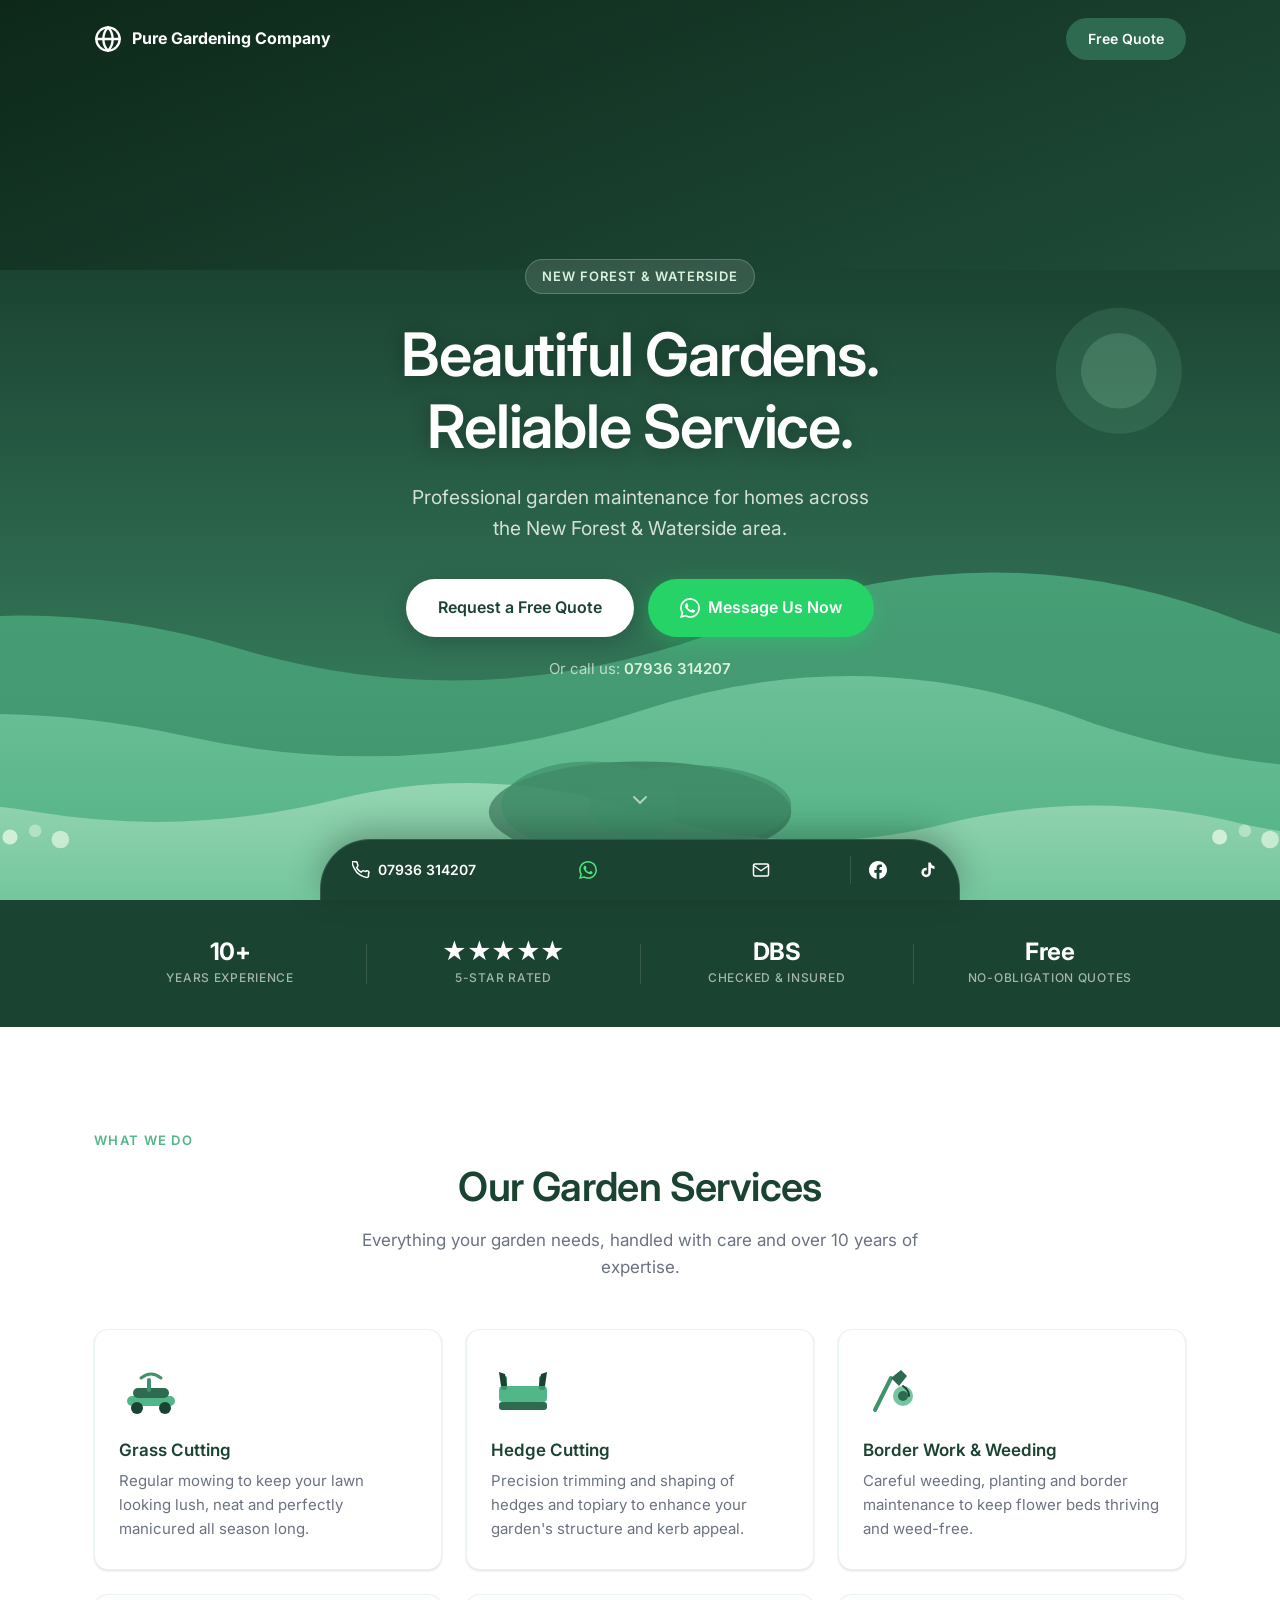
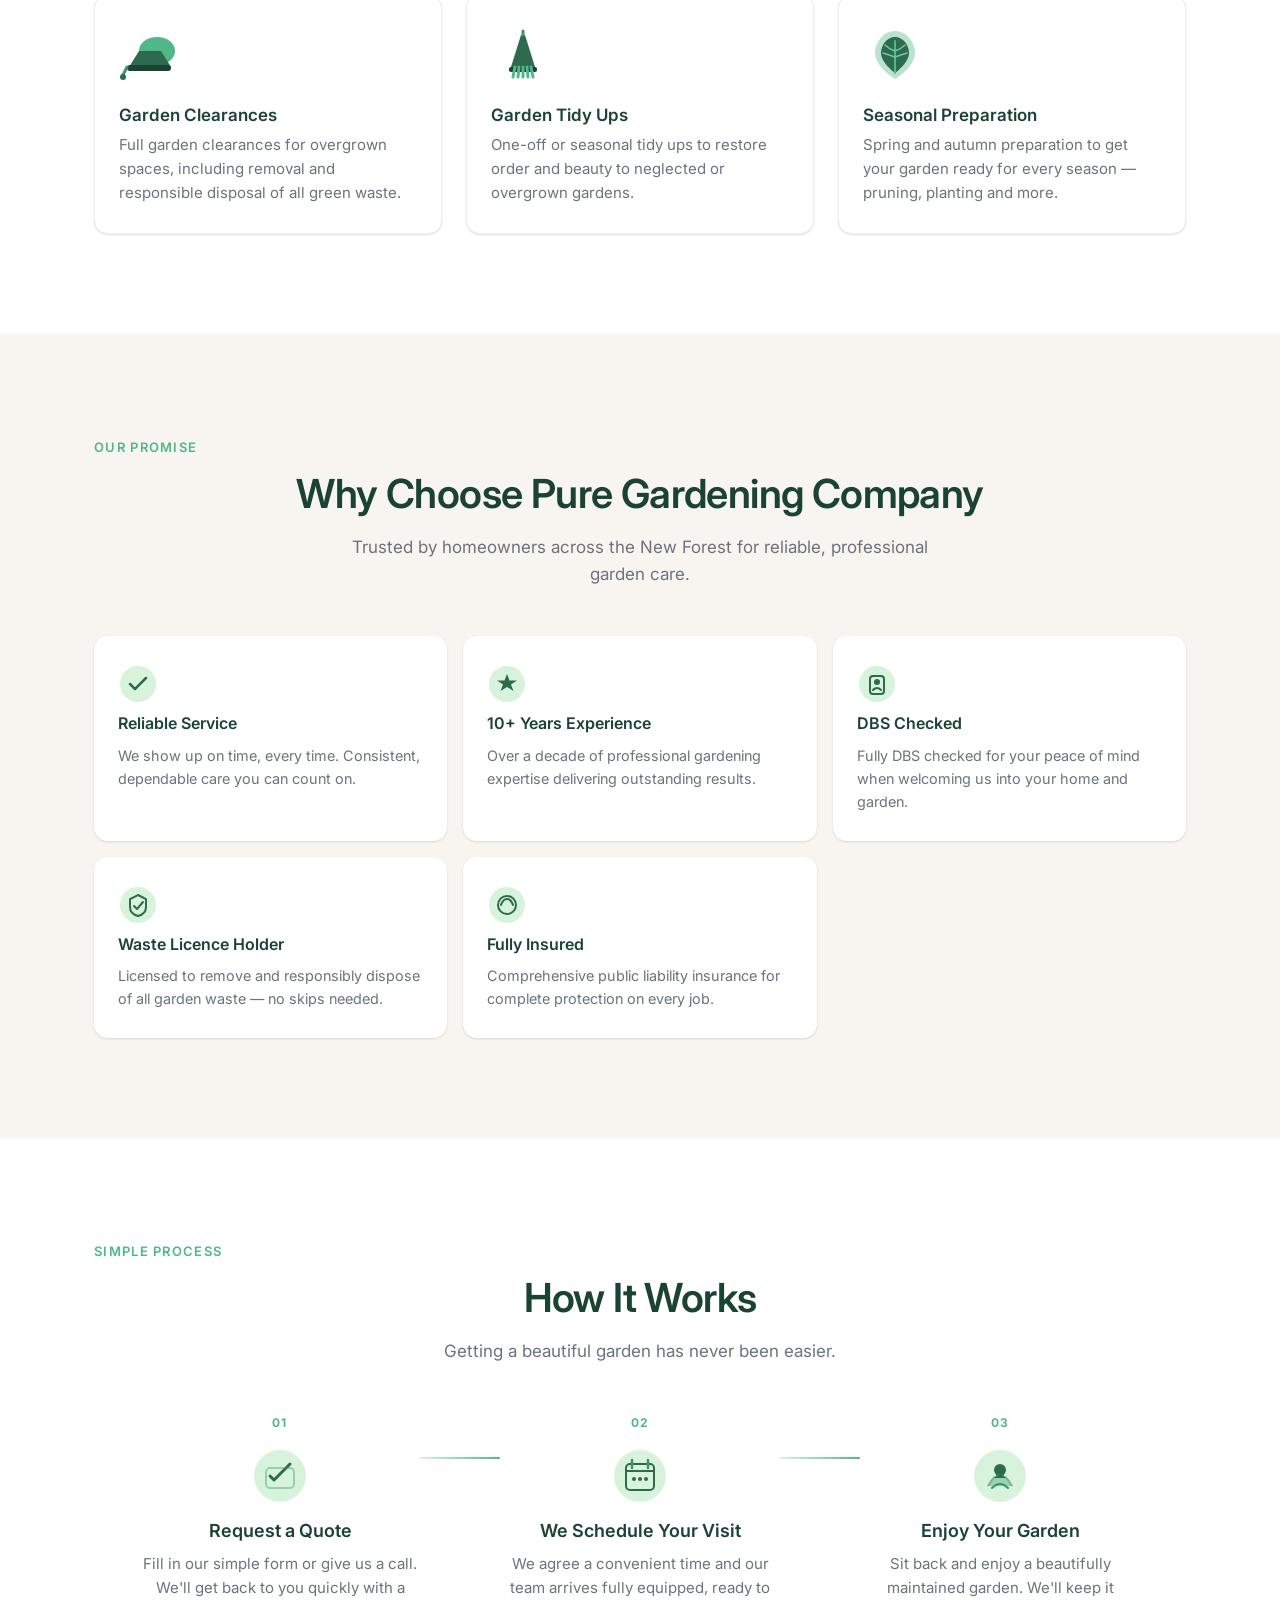
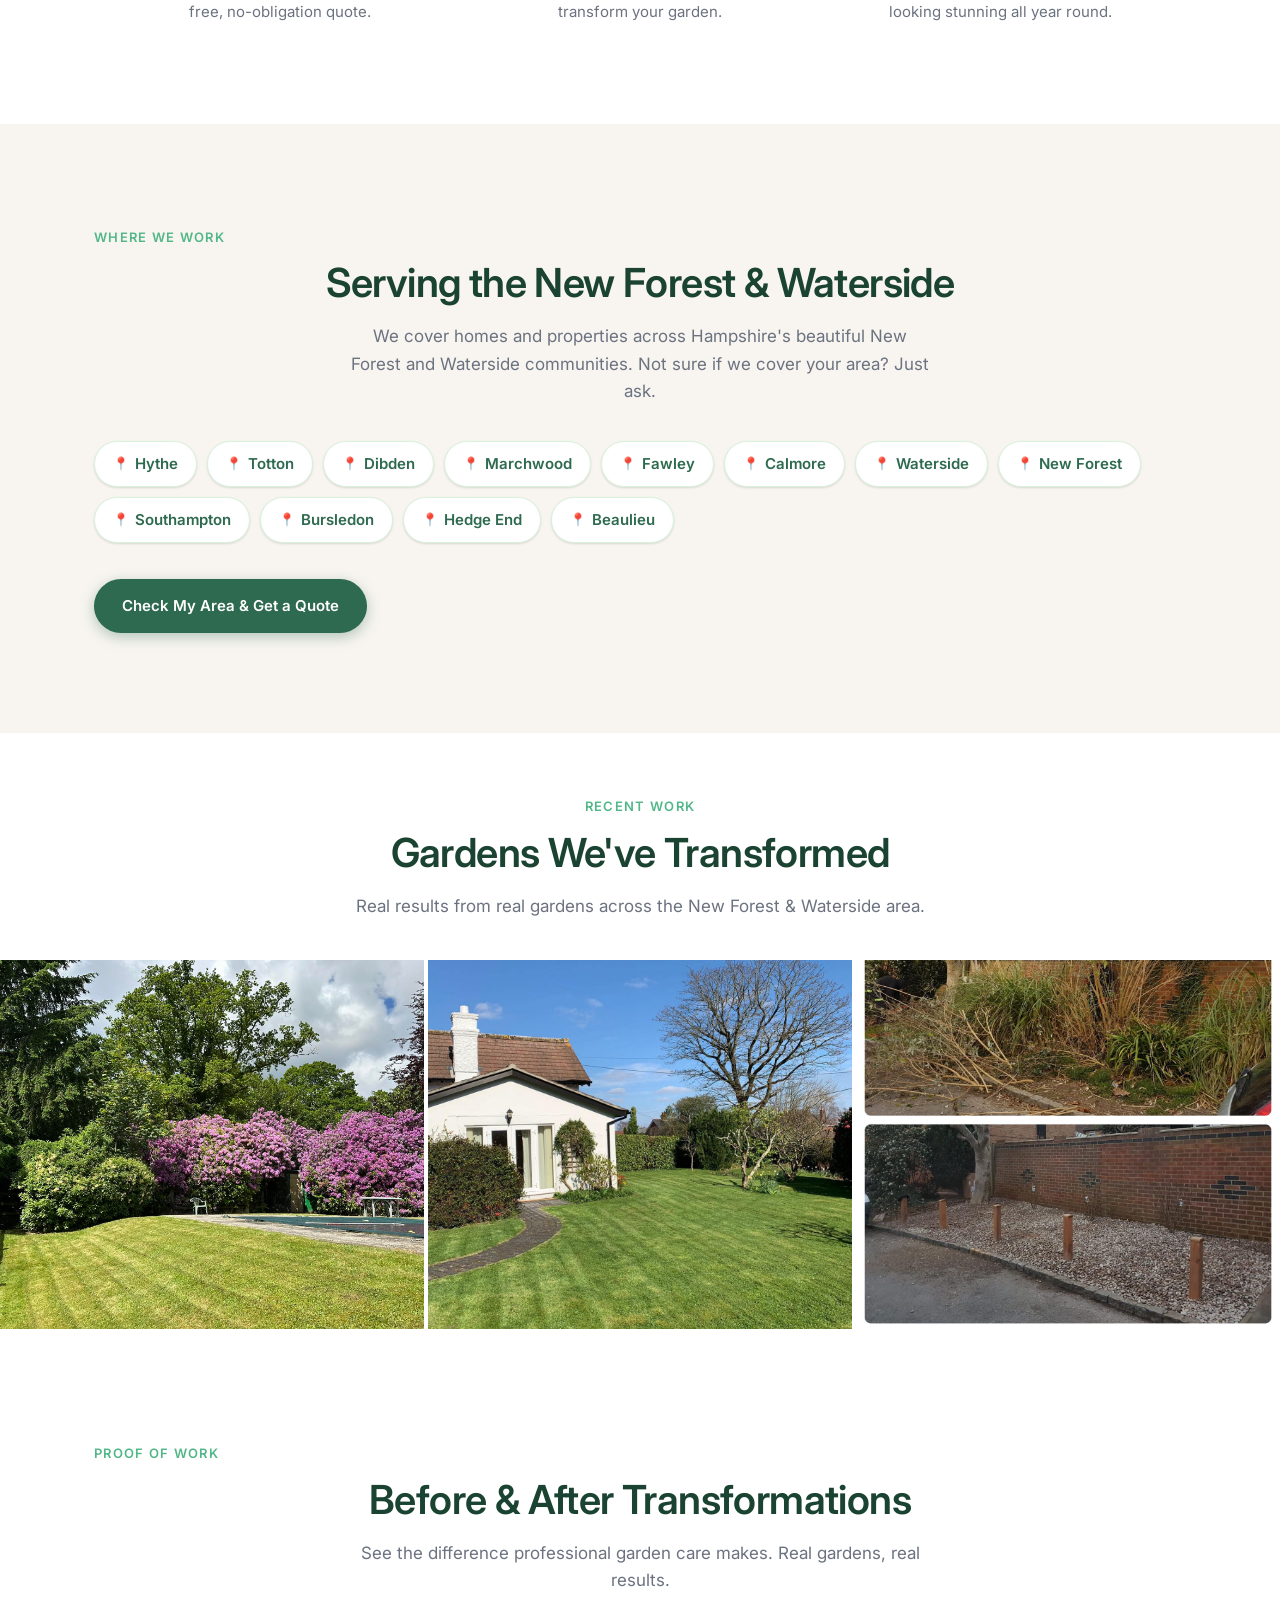
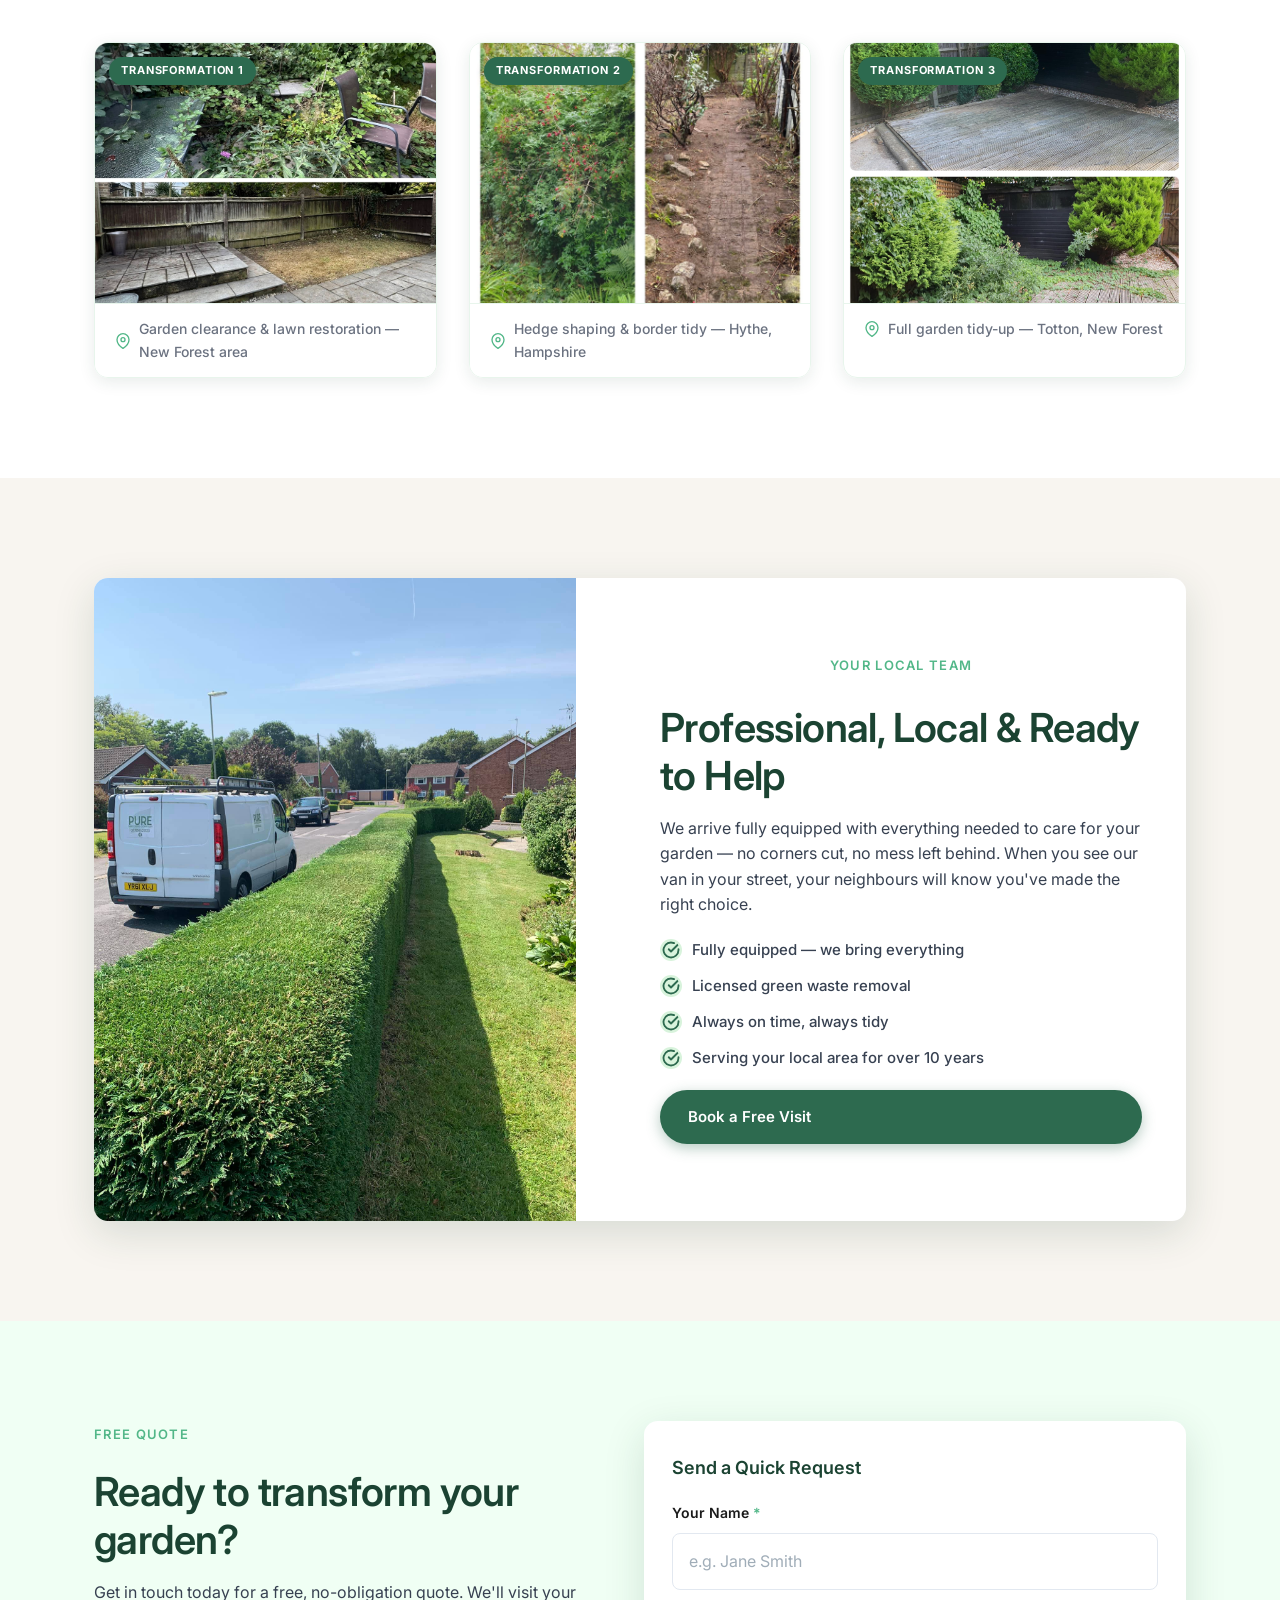
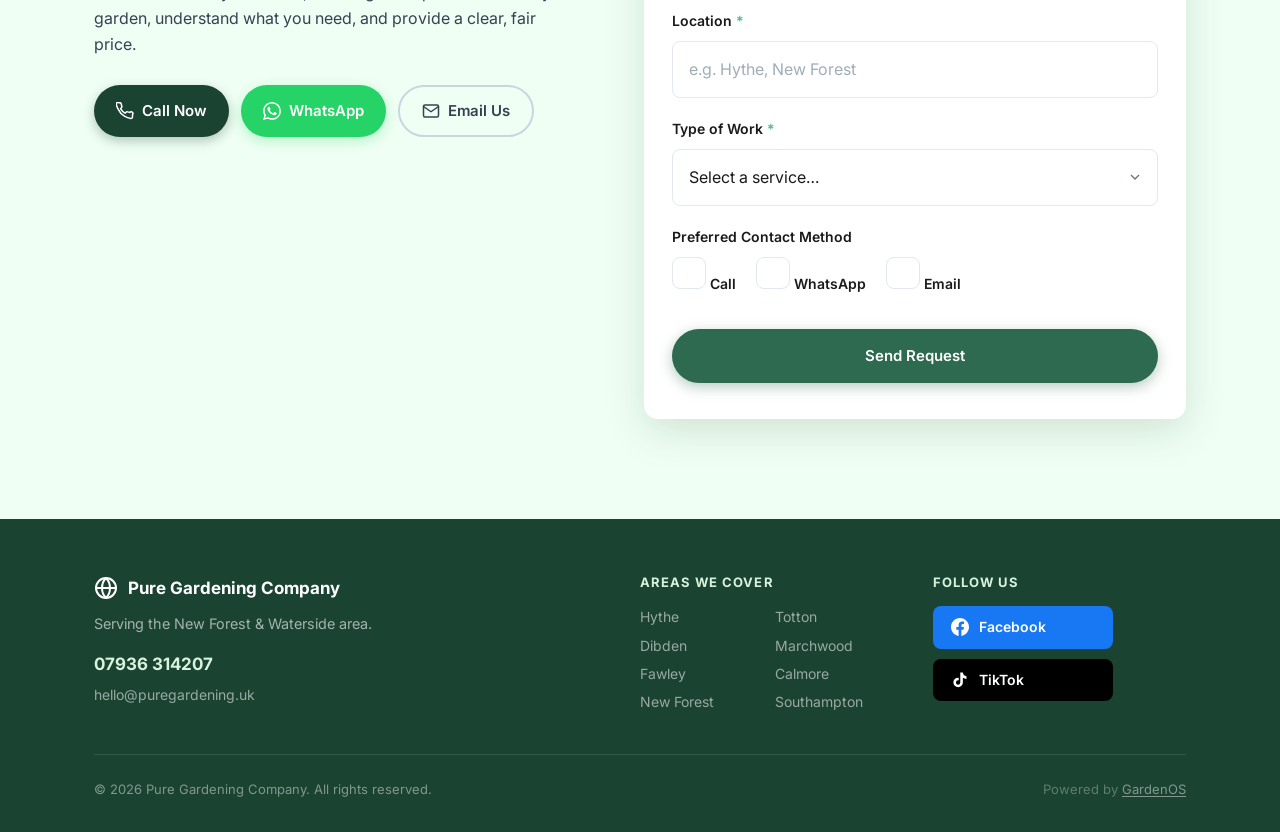
==== index.html @ eded425b "initial pure gardening site with real photos" ====
<!DOCTYPE html>
<html lang="en">
<head>
  <meta charset="UTF-8" />
  <meta name="viewport" content="width=device-width, initial-scale=1.0" />

  <!-- ── SEO ── -->
  <title>Pure Gardening Company | Garden Maintenance New Forest & Waterside</title>
  <meta name="description" content="Professional garden maintenance serving the New Forest and Waterside area. Grass cutting, hedge trimming, garden tidy ups and seasonal preparation. Free quotes. Call 07936 314207." />
  <link rel="canonical" href="https://www.puregardening.uk/" />

  <!-- ── Open Graph ── -->
  <meta property="og:type"        content="website" />
  <meta property="og:url"         content="https://www.puregardening.uk/" />
  <meta property="og:title"       content="Pure Gardening Company | Garden Maintenance New Forest" />
  <meta property="og:description" content="Reliable garden maintenance across the New Forest & Waterside. Grass cutting, hedge trimming, garden clearances and more. Free no-obligation quotes." />
  <meta property="og:image"       content="https://www.puregardening.uk/images/lawn-with-stripes.jpg" />
  <meta name="twitter:card"       content="summary_large_image" />

  <!-- ── LocalBusiness Structured Data ── -->
  <script type="application/ld+json">
  {
    "@context": "https://schema.org",
    "@type": "LocalBusiness",
    "name": "Pure Gardening Company",
    "description": "Professional garden maintenance serving the New Forest and Waterside area.",
    "url": "https://www.puregardening.uk",
    "telephone": "+447936314207",
    "email": "hello@puregardening.uk",
    "address": {
      "@type": "PostalAddress",
      "addressRegion": "Hampshire",
      "addressCountry": "GB"
    },
    "areaServed": [
      "New Forest", "Hythe", "Totton", "Southampton",
      "Dibden", "Marchwood", "Fawley", "Calmore", "Waterside"
    ],
    "openingHours": "Mo-Sa 08:00-18:00",
    "priceRange": "££",
    "sameAs": [
      "https://www.facebook.com/puregardeningco",
      "https://tiktok.com/@puregardening"
    ]
  }
  </script>

  <!-- ── Fonts ── -->
  <link rel="preconnect" href="https://fonts.googleapis.com" />
  <link rel="preconnect" href="https://fonts.gstatic.com" crossorigin />
  <link href="https://fonts.googleapis.com/css2?family=Inter:wght@400;500;600;700&display=swap" rel="stylesheet" />
  <link rel="stylesheet" href="styles.css" />
</head>
<body>

  <!-- ═══════════════════════════════════════
       STICKY CONTACT BAR
  ═══════════════════════════════════════ -->
  <div id="sticky-bar" role="complementary" aria-label="Quick contact">
    <a href="tel:07936314207" class="sticky-item" aria-label="Call 07936 314207">
      <svg xmlns="http://www.w3.org/2000/svg" width="18" height="18" viewBox="0 0 24 24" fill="none" stroke="currentColor" stroke-width="2" stroke-linecap="round" stroke-linejoin="round" aria-hidden="true"><path d="M22 16.92v3a2 2 0 01-2.18 2 19.79 19.79 0 01-8.63-3.07A19.5 19.5 0 013.07 9.81a19.79 19.79 0 01-3.07-8.67A2 2 0 012 .84h3a2 2 0 012 1.72c.127.96.361 1.903.7 2.81a2 2 0 01-.45 2.11L6.09 8.91a16 16 0 006 6l1.27-1.27a2 2 0 012.11-.45c.907.339 1.85.573 2.81.7A2 2 0 0122 16.92z"/></svg>
      <span class="sticky-label">Call</span>
      <span class="sticky-number">07936 314207</span>
    </a>
    <a href="https://wa.me/447936314207" class="sticky-item sticky-item--whatsapp" target="_blank" rel="noopener" aria-label="WhatsApp us">
      <svg xmlns="http://www.w3.org/2000/svg" width="18" height="18" viewBox="0 0 24 24" fill="currentColor" aria-hidden="true"><path d="M17.472 14.382c-.297-.149-1.758-.867-2.03-.967-.273-.099-.471-.148-.67.15-.197.297-.767.966-.94 1.164-.173.199-.347.223-.644.075-.297-.15-1.255-.463-2.39-1.475-.883-.788-1.48-1.761-1.653-2.059-.173-.297-.018-.458.13-.606.134-.133.298-.347.446-.52.149-.174.198-.298.298-.497.099-.198.05-.371-.025-.52-.075-.149-.669-1.612-.916-2.207-.242-.579-.487-.5-.669-.51-.173-.008-.371-.01-.57-.01-.198 0-.52.074-.792.372-.272.297-1.04 1.016-1.04 2.479 0 1.462 1.065 2.875 1.213 3.074.149.198 2.096 3.2 5.077 4.487.709.306 1.262.489 1.694.625.712.227 1.36.195 1.871.118.571-.085 1.758-.719 2.006-1.413.248-.694.248-1.289.173-1.413-.074-.124-.272-.198-.57-.347m-5.421 7.403h-.004a9.87 9.87 0 01-5.031-1.378l-.361-.214-3.741.982.998-3.648-.235-.374a9.86 9.86 0 01-1.51-5.26c.001-5.45 4.436-9.884 9.888-9.884 2.64 0 5.122 1.03 6.988 2.898a9.825 9.825 0 012.893 6.994c-.003 5.45-4.437 9.884-9.885 9.884m8.413-18.297A11.815 11.815 0 0012.05 0C5.495 0 .16 5.335.157 11.892c0 2.096.547 4.142 1.588 5.945L.057 24l6.305-1.654a11.882 11.882 0 005.683 1.448h.005c6.554 0 11.89-5.335 11.893-11.893a11.821 11.821 0 00-3.48-8.413z"/></svg>
      <span class="sticky-label">WhatsApp</span>
    </a>
    <a href="mailto:hello@puregardening.uk" class="sticky-item" aria-label="Email us">
      <svg xmlns="http://www.w3.org/2000/svg" width="18" height="18" viewBox="0 0 24 24" fill="none" stroke="currentColor" stroke-width="2" stroke-linecap="round" stroke-linejoin="round" aria-hidden="true"><path d="M4 4h16c1.1 0 2 .9 2 2v12c0 1.1-.9 2-2 2H4c-1.1 0-2-.9-2-2V6c0-1.1.9-2 2-2z"/><polyline points="22,6 12,13 2,6"/></svg>
      <span class="sticky-label">Email</span>
    </a>
    <div class="sticky-divider"></div>
    <a href="https://www.facebook.com/puregardeningco" class="sticky-item sticky-item--social" target="_blank" rel="noopener" aria-label="Facebook">
      <svg xmlns="http://www.w3.org/2000/svg" width="18" height="18" viewBox="0 0 24 24" fill="currentColor" aria-hidden="true"><path d="M24 12.073c0-6.627-5.373-12-12-12s-12 5.373-12 12c0 5.99 4.388 10.954 10.125 11.854v-8.385H7.078v-3.47h3.047V9.43c0-3.007 1.792-4.669 4.533-4.669 1.312 0 2.686.235 2.686.235v2.953H15.83c-1.491 0-1.956.925-1.956 1.874v2.25h3.328l-.532 3.47h-2.796v8.385C19.612 23.027 24 18.062 24 12.073z"/></svg>
    </a>
    <a href="https://tiktok.com/@puregardening" class="sticky-item sticky-item--social" target="_blank" rel="noopener" aria-label="TikTok">
      <svg xmlns="http://www.w3.org/2000/svg" width="18" height="18" viewBox="0 0 24 24" fill="currentColor" aria-hidden="true"><path d="M19.59 6.69a4.83 4.83 0 01-3.77-4.25V2h-3.45v13.67a2.89 2.89 0 01-2.88 2.5 2.89 2.89 0 01-2.89-2.89 2.89 2.89 0 012.89-2.89c.28 0 .54.04.79.1V9.01a6.33 6.33 0 00-.79-.05 6.34 6.34 0 00-6.34 6.34 6.34 6.34 0 006.34 6.34 6.34 6.34 0 006.33-6.34V8.97a8.24 8.24 0 004.84 1.55V7.07a4.85 4.85 0 01-1.07-.38z"/></svg>
    </a>
  </div>

  <!-- ═══════════════════════════════════════
       NAVIGATION
  ═══════════════════════════════════════ -->
  <header id="nav" role="banner">
    <div class="nav-inner container">
      <a href="#" class="nav-logo" aria-label="Pure Gardening Company home">
        <svg xmlns="http://www.w3.org/2000/svg" width="28" height="28" viewBox="0 0 24 24" fill="none" stroke="currentColor" stroke-width="2" stroke-linecap="round" stroke-linejoin="round" aria-hidden="true"><path d="M12 2a10 10 0 100 20A10 10 0 0012 2z"/><path d="M12 2c0 0-4 4-4 10s4 10 4 10"/><path d="M2 12h20"/><path d="M12 2c0 0 4 4 4 10s-4 10-4 10"/></svg>
        <span>Pure Gardening Company</span>
      </a>
      <nav aria-label="Main navigation">
        <a href="#quote" class="btn btn--nav">Free Quote</a>
      </nav>
    </div>
  </header>

  <!-- ═══════════════════════════════════════
       FLOATING WHATSAPP BUTTON
  ═══════════════════════════════════════ -->
  <a href="https://wa.me/447936314207" id="whatsapp-fab" class="whatsapp-fab" target="_blank" rel="noopener" aria-label="Chat with us on WhatsApp">
    <svg xmlns="http://www.w3.org/2000/svg" width="26" height="26" viewBox="0 0 24 24" fill="currentColor" aria-hidden="true"><path d="M17.472 14.382c-.297-.149-1.758-.867-2.03-.967-.273-.099-.471-.148-.67.15-.197.297-.767.966-.94 1.164-.173.199-.347.223-.644.075-.297-.15-1.255-.463-2.39-1.475-.883-.788-1.48-1.761-1.653-2.059-.173-.297-.018-.458.13-.606.134-.133.298-.347.446-.52.149-.174.198-.298.298-.497.099-.198.05-.371-.025-.52-.075-.149-.669-1.612-.916-2.207-.242-.579-.487-.5-.669-.51-.173-.008-.371-.01-.57-.01-.198 0-.52.074-.792.372-.272.297-1.04 1.016-1.04 2.479 0 1.462 1.065 2.875 1.213 3.074.149.198 2.096 3.2 5.077 4.487.709.306 1.262.489 1.694.625.712.227 1.36.195 1.871.118.571-.085 1.758-.719 2.006-1.413.248-.694.248-1.289.173-1.413-.074-.124-.272-.198-.57-.347m-5.421 7.403h-.004a9.87 9.87 0 01-5.031-1.378l-.361-.214-3.741.982.998-3.648-.235-.374a9.86 9.86 0 01-1.51-5.26c.001-5.45 4.436-9.884 9.888-9.884 2.64 0 5.122 1.03 6.988 2.898a9.825 9.825 0 012.893 6.994c-.003 5.45-4.437 9.884-9.885 9.884m8.413-18.297A11.815 11.815 0 0012.05 0C5.495 0 .16 5.335.157 11.892c0 2.096.547 4.142 1.588 5.945L.057 24l6.305-1.654a11.882 11.882 0 005.683 1.448h.005c6.554 0 11.89-5.335 11.893-11.893a11.821 11.821 0 00-3.48-8.413z"/></svg>
    <span class="fab-label">WhatsApp</span>
  </a>

  <main>

    <!-- ═══════════════════════════════════════
         HERO
    ═══════════════════════════════════════ -->
    <section id="hero" aria-label="Hero">
      <div class="hero-bg" aria-hidden="true">
        <svg class="hero-svg" viewBox="0 0 1440 500" xmlns="http://www.w3.org/2000/svg" preserveAspectRatio="xMidYMax slice" aria-hidden="true">
          <defs>
            <linearGradient id="sky" x1="0" y1="0" x2="0" y2="1"><stop offset="0%" stop-color="#1B4332"/><stop offset="100%" stop-color="#40916C"/></linearGradient>
            <linearGradient id="hill1" x1="0" y1="0" x2="0" y2="1"><stop offset="0%" stop-color="#52B788"/><stop offset="100%" stop-color="#40916C"/></linearGradient>
            <linearGradient id="hill2" x1="0" y1="0" x2="0" y2="1"><stop offset="0%" stop-color="#74C69D"/><stop offset="100%" stop-color="#52B788"/></linearGradient>
            <linearGradient id="hill3" x1="0" y1="0" x2="0" y2="1"><stop offset="0%" stop-color="#95D5B2"/><stop offset="100%" stop-color="#74C69D"/></linearGradient>
          </defs>
          <rect width="1440" height="500" fill="url(#sky)"/>
          <path d="M0 320 Q200 240 400 300 Q600 360 800 280 Q1000 200 1200 280 Q1350 330 1440 310 L1440 500 L0 500Z" fill="url(#hill1)" opacity="0.7"/>
          <path d="M0 380 Q180 330 360 370 Q540 410 720 350 Q900 290 1080 360 Q1260 420 1440 380 L1440 500 L0 500Z" fill="url(#hill2)" opacity="0.85"/>
          <path d="M0 440 Q120 410 240 430 Q360 450 480 420 Q600 390 720 430 Q840 470 960 440 Q1080 410 1200 440 Q1320 465 1440 450 L1440 500 L0 500Z" fill="url(#hill3)"/>
          <g fill="#1B4332" opacity="0.9"><polygon points="80,320 60,380 100,380"/><polygon points="80,290 55,350 105,350"/><rect x="76" y="380" width="8" height="20" fill="#40916C"/></g>
          <g fill="#2D6A4F" opacity="0.9"><polygon points="150,330 125,395 175,395"/><polygon points="150,300 120,365 180,365"/><rect x="146" y="395" width="8" height="18" fill="#52B788"/></g>
          <g fill="#1B4332" opacity="0.9"><polygon points="1280,310 1260,375 1300,375"/><polygon points="1280,280 1250,345 1310,345"/><rect x="1276" y="375" width="8" height="20" fill="#40916C"/></g>
          <g fill="#2D6A4F" opacity="0.9"><polygon points="1360,325 1335,390 1385,390"/><polygon points="1360,295 1330,360 1390,360"/><rect x="1356" y="390" width="8" height="18" fill="#52B788"/></g>
          <ellipse cx="720" cy="430" rx="120" ry="40" fill="#2D6A4F" opacity="0.6"/>
          <ellipse cx="680" cy="425" rx="70" ry="35" fill="#40916C" opacity="0.7"/>
          <ellipse cx="760" cy="425" rx="80" ry="32" fill="#40916C" opacity="0.7"/>
          <circle cx="220" cy="450" r="6" fill="#D8F3DC" opacity="0.9"/>
          <circle cx="240" cy="445" r="5" fill="#B7E4C7" opacity="0.9"/>
          <circle cx="260" cy="452" r="7" fill="#D8F3DC" opacity="0.8"/>
          <circle cx="1180" cy="450" r="6" fill="#D8F3DC" opacity="0.9"/>
          <circle cx="1200" cy="445" r="5" fill="#B7E4C7" opacity="0.9"/>
          <circle cx="1220" cy="452" r="7" fill="#D8F3DC" opacity="0.8"/>
          <circle cx="1100" cy="80" r="50" fill="#74C69D" opacity="0.15"/>
          <circle cx="1100" cy="80" r="30" fill="#95D5B2" opacity="0.2"/>
        </svg>
      </div>

      <div class="hero-content container">
        <div class="hero-badge scroll-reveal">New Forest &amp; Waterside</div>
        <h1 class="hero-title scroll-reveal" style="--delay:0.1s">
          Beautiful Gardens.<br/>Reliable Service.
        </h1>
        <p class="hero-sub scroll-reveal" style="--delay:0.2s">
          Professional garden maintenance for homes across<br class="br-hide"/> the New Forest &amp; Waterside area.
        </p>
        <div class="hero-ctas scroll-reveal" style="--delay:0.3s">
          <a href="#quote" class="btn btn--hero">Request a Free Quote</a>
          <a href="https://wa.me/447936314207" class="btn btn--hero-wa" target="_blank" rel="noopener">
            <svg xmlns="http://www.w3.org/2000/svg" width="20" height="20" viewBox="0 0 24 24" fill="currentColor" aria-hidden="true"><path d="M17.472 14.382c-.297-.149-1.758-.867-2.03-.967-.273-.099-.471-.148-.67.15-.197.297-.767.966-.94 1.164-.173.199-.347.223-.644.075-.297-.15-1.255-.463-2.39-1.475-.883-.788-1.48-1.761-1.653-2.059-.173-.297-.018-.458.13-.606.134-.133.298-.347.446-.52.149-.174.198-.298.298-.497.099-.198.05-.371-.025-.52-.075-.149-.669-1.612-.916-2.207-.242-.579-.487-.5-.669-.51-.173-.008-.371-.01-.57-.01-.198 0-.52.074-.792.372-.272.297-1.04 1.016-1.04 2.479 0 1.462 1.065 2.875 1.213 3.074.149.198 2.096 3.2 5.077 4.487.709.306 1.262.489 1.694.625.712.227 1.36.195 1.871.118.571-.085 1.758-.719 2.006-1.413.248-.694.248-1.289.173-1.413-.074-.124-.272-.198-.57-.347m-5.421 7.403h-.004a9.87 9.87 0 01-5.031-1.378l-.361-.214-3.741.982.998-3.648-.235-.374a9.86 9.86 0 01-1.51-5.26c.001-5.45 4.436-9.884 9.888-9.884 2.64 0 5.122 1.03 6.988 2.898a9.825 9.825 0 012.893 6.994c-.003 5.45-4.437 9.884-9.885 9.884m8.413-18.297A11.815 11.815 0 0012.05 0C5.495 0 .16 5.335.157 11.892c0 2.096.547 4.142 1.588 5.945L.057 24l6.305-1.654a11.882 11.882 0 005.683 1.448h.005c6.554 0 11.89-5.335 11.893-11.893a11.821 11.821 0 00-3.48-8.413z"/></svg>
            Message Us Now
          </a>
        </div>
        <p class="hero-phone scroll-reveal" style="--delay:0.4s">
          Or call us: <a href="tel:07936314207">07936 314207</a>
        </p>
      </div>

      <a href="#social-proof" class="hero-scroll-arrow" aria-label="Scroll down">
        <svg xmlns="http://www.w3.org/2000/svg" width="24" height="24" viewBox="0 0 24 24" fill="none" stroke="currentColor" stroke-width="2" stroke-linecap="round" stroke-linejoin="round"><polyline points="6 9 12 15 18 9"/></svg>
      </a>
    </section>

    <!-- ═══════════════════════════════════════
         SOCIAL PROOF STRIP
    ═══════════════════════════════════════ -->
    <section id="social-proof" aria-label="Quick facts">
      <div class="container">
        <div class="proof-grid">
          <div class="proof-item scroll-reveal">
            <span class="proof-number">10+</span>
            <span class="proof-label">Years Experience</span>
          </div>
          <div class="proof-divider" aria-hidden="true"></div>
          <div class="proof-item scroll-reveal" style="--delay:0.08s">
            <span class="proof-number">★★★★★</span>
            <span class="proof-label">5-Star Rated</span>
          </div>
          <div class="proof-divider" aria-hidden="true"></div>
          <div class="proof-item scroll-reveal" style="--delay:0.16s">
            <span class="proof-number">DBS</span>
            <span class="proof-label">Checked &amp; Insured</span>
          </div>
          <div class="proof-divider" aria-hidden="true"></div>
          <div class="proof-item scroll-reveal" style="--delay:0.24s">
            <span class="proof-number">Free</span>
            <span class="proof-label">No-Obligation Quotes</span>
          </div>
        </div>
      </div>
    </section>

    <!-- ═══════════════════════════════════════
         SERVICES
    ═══════════════════════════════════════ -->
    <section id="services" aria-labelledby="services-heading">
      <div class="container">
        <div class="section-label scroll-reveal">What We Do</div>
        <h2 id="services-heading" class="section-title scroll-reveal" style="--delay:0.1s">Our Garden Services</h2>
        <p class="section-sub scroll-reveal" style="--delay:0.15s">Everything your garden needs, handled with care and over 10 years of expertise.</p>

        <div class="services-grid">

          <div class="card scroll-reveal" style="--delay:0.1s">
            <div class="card-icon">
              <svg xmlns="http://www.w3.org/2000/svg" viewBox="0 0 64 64" fill="none" aria-hidden="true">
                <rect x="8" y="38" width="48" height="10" rx="5" fill="#52B788"/>
                <rect x="14" y="30" width="36" height="10" rx="5" fill="#2D6A4F"/>
                <circle cx="18" cy="50" r="6" fill="#1B4332"/>
                <circle cx="46" cy="50" r="6" fill="#1B4332"/>
                <rect x="28" y="20" width="4" height="14" rx="2" fill="#40916C"/>
                <path d="M22 20 Q32 12 42 20" stroke="#40916C" stroke-width="3" fill="none" stroke-linecap="round"/>
              </svg>
            </div>
            <h3 class="card-title">Grass Cutting</h3>
            <p class="card-desc">Regular mowing to keep your lawn looking lush, neat and perfectly manicured all season long.</p>
          </div>

          <div class="card scroll-reveal" style="--delay:0.15s">
            <div class="card-icon">
              <svg xmlns="http://www.w3.org/2000/svg" viewBox="0 0 64 64" fill="none" aria-hidden="true">
                <rect x="8" y="28" width="48" height="16" rx="4" fill="#52B788"/>
                <rect x="8" y="44" width="48" height="8" rx="3" fill="#2D6A4F"/>
                <rect x="10" y="18" width="6" height="14" rx="2" fill="#40916C"/>
                <rect x="48" y="18" width="6" height="14" rx="2" fill="#40916C"/>
                <path d="M10 28 L8 14 L14 16 L16 28" fill="#1B4332"/>
                <path d="M54 28 L56 14 L50 16 L48 28" fill="#1B4332"/>
              </svg>
            </div>
            <h3 class="card-title">Hedge Cutting</h3>
            <p class="card-desc">Precision trimming and shaping of hedges and topiary to enhance your garden's structure and kerb appeal.</p>
          </div>

          <div class="card scroll-reveal" style="--delay:0.2s">
            <div class="card-icon">
              <svg xmlns="http://www.w3.org/2000/svg" viewBox="0 0 64 64" fill="none" aria-hidden="true">
                <path d="M12 52 L28 20" stroke="#40916C" stroke-width="4" stroke-linecap="round"/>
                <path d="M28 20 L38 12 L44 18 L36 28 L28 20Z" fill="#2D6A4F"/>
                <circle cx="40" cy="38" r="10" fill="#52B788" opacity="0.8"/>
                <circle cx="40" cy="38" r="5" fill="#2D6A4F"/>
                <path d="M40 28 Q46 32 46 38" stroke="#1B4332" stroke-width="2" stroke-linecap="round" fill="none"/>
              </svg>
            </div>
            <h3 class="card-title">Border Work &amp; Weeding</h3>
            <p class="card-desc">Careful weeding, planting and border maintenance to keep flower beds thriving and weed-free.</p>
          </div>

          <div class="card scroll-reveal" style="--delay:0.25s">
            <div class="card-icon">
              <svg xmlns="http://www.w3.org/2000/svg" viewBox="0 0 64 64" fill="none" aria-hidden="true">
                <ellipse cx="38" cy="28" rx="18" ry="14" fill="#52B788"/>
                <path d="M20 28 L10 44 L52 44 L42 28" fill="#2D6A4F"/>
                <rect x="8" y="42" width="44" height="6" rx="3" fill="#1B4332"/>
                <line x1="8" y1="44" x2="4" y2="52" stroke="#40916C" stroke-width="3" stroke-linecap="round"/>
                <circle cx="4" cy="54" r="3" fill="#2D6A4F"/>
              </svg>
            </div>
            <h3 class="card-title">Garden Clearances</h3>
            <p class="card-desc">Full garden clearances for overgrown spaces, including removal and responsible disposal of all green waste.</p>
          </div>

          <div class="card scroll-reveal" style="--delay:0.3s">
            <div class="card-icon">
              <svg xmlns="http://www.w3.org/2000/svg" viewBox="0 0 64 64" fill="none" aria-hidden="true">
                <path d="M30 12 L34 12 L44 44 L20 44 Z" fill="#2D6A4F"/>
                <rect x="18" y="44" width="28" height="5" rx="2" fill="#1B4332"/>
                <path d="M32 12 L32 8" stroke="#40916C" stroke-width="3" stroke-linecap="round"/>
                <line x1="24" y1="44" x2="22" y2="54" stroke="#52B788" stroke-width="3" stroke-linecap="round"/>
                <line x1="28" y1="44" x2="27" y2="54" stroke="#52B788" stroke-width="3" stroke-linecap="round"/>
                <line x1="32" y1="44" x2="32" y2="54" stroke="#52B788" stroke-width="3" stroke-linecap="round"/>
                <line x1="36" y1="44" x2="37" y2="54" stroke="#52B788" stroke-width="3" stroke-linecap="round"/>
                <line x1="40" y1="44" x2="42" y2="54" stroke="#52B788" stroke-width="3" stroke-linecap="round"/>
              </svg>
            </div>
            <h3 class="card-title">Garden Tidy Ups</h3>
            <p class="card-desc">One-off or seasonal tidy ups to restore order and beauty to neglected or overgrown gardens.</p>
          </div>

          <div class="card scroll-reveal" style="--delay:0.35s">
            <div class="card-icon">
              <svg xmlns="http://www.w3.org/2000/svg" viewBox="0 0 64 64" fill="none" aria-hidden="true">
                <path d="M32 8 C20 8 12 20 12 30 C12 44 32 56 32 56 C32 56 52 44 52 30 C52 20 44 8 32 8Z" fill="#52B788" opacity="0.4"/>
                <path d="M32 14 C24 14 18 22 18 30 C18 40 32 50 32 50 C32 50 46 40 46 30 C46 22 40 14 32 14Z" fill="#2D6A4F"/>
                <path d="M32 50 L32 18" stroke="#52B788" stroke-width="2" stroke-linecap="round"/>
                <path d="M32 28 Q26 26 22 22" stroke="#74C69D" stroke-width="1.5" stroke-linecap="round" fill="none"/>
                <path d="M32 34 Q26 32 20 30" stroke="#74C69D" stroke-width="1.5" stroke-linecap="round" fill="none"/>
                <path d="M32 28 Q38 26 42 22" stroke="#74C69D" stroke-width="1.5" stroke-linecap="round" fill="none"/>
                <path d="M32 34 Q38 32 44 30" stroke="#74C69D" stroke-width="1.5" stroke-linecap="round" fill="none"/>
              </svg>
            </div>
            <h3 class="card-title">Seasonal Preparation</h3>
            <p class="card-desc">Spring and autumn preparation to get your garden ready for every season — pruning, planting and more.</p>
          </div>

        </div>
      </div>
    </section>

    <!-- ═══════════════════════════════════════
         TRUST
    ═══════════════════════════════════════ -->
    <section id="trust" aria-labelledby="trust-heading">
      <div class="container">
        <div class="section-label scroll-reveal">Our Promise</div>
        <h2 id="trust-heading" class="section-title scroll-reveal" style="--delay:0.1s">Why Choose Pure Gardening Company</h2>
        <p class="section-sub scroll-reveal" style="--delay:0.15s">Trusted by homeowners across the New Forest for reliable, professional garden care.</p>

        <div class="trust-grid">

          <div class="trust-card scroll-reveal" style="--delay:0.1s">
            <div class="trust-icon">
              <svg xmlns="http://www.w3.org/2000/svg" viewBox="0 0 40 40" fill="none" aria-hidden="true">
                <circle cx="20" cy="20" r="18" fill="#D8F3DC"/>
                <path d="M12 20 L17 25 L28 14" stroke="#2D6A4F" stroke-width="2.5" stroke-linecap="round" stroke-linejoin="round"/>
              </svg>
            </div>
            <h3>Reliable Service</h3>
            <p>We show up on time, every time. Consistent, dependable care you can count on.</p>
          </div>

          <div class="trust-card scroll-reveal" style="--delay:0.15s">
            <div class="trust-icon">
              <svg xmlns="http://www.w3.org/2000/svg" viewBox="0 0 40 40" fill="none" aria-hidden="true">
                <circle cx="20" cy="20" r="18" fill="#D8F3DC"/>
                <path d="M20 10 L22.5 16.5 L30 16.5 L24 20.5 L26.5 27 L20 23 L13.5 27 L16 20.5 L10 16.5 L17.5 16.5 Z" fill="#2D6A4F"/>
              </svg>
            </div>
            <h3>10+ Years Experience</h3>
            <p>Over a decade of professional gardening expertise delivering outstanding results.</p>
          </div>

          <div class="trust-card scroll-reveal" style="--delay:0.2s">
            <div class="trust-icon">
              <svg xmlns="http://www.w3.org/2000/svg" viewBox="0 0 40 40" fill="none" aria-hidden="true">
                <circle cx="20" cy="20" r="18" fill="#D8F3DC"/>
                <rect x="13" y="12" width="14" height="18" rx="3" stroke="#2D6A4F" stroke-width="2" fill="none"/>
                <circle cx="20" cy="18" r="3" fill="#2D6A4F"/>
                <path d="M16 26 Q20 22 24 26" stroke="#2D6A4F" stroke-width="2" stroke-linecap="round" fill="none"/>
              </svg>
            </div>
            <h3>DBS Checked</h3>
            <p>Fully DBS checked for your peace of mind when welcoming us into your home and garden.</p>
          </div>

          <div class="trust-card scroll-reveal" style="--delay:0.25s">
            <div class="trust-icon">
              <svg xmlns="http://www.w3.org/2000/svg" viewBox="0 0 40 40" fill="none" aria-hidden="true">
                <circle cx="20" cy="20" r="18" fill="#D8F3DC"/>
                <path d="M20 10 L28 14 L28 22 C28 27 24 30 20 31 C16 30 12 27 12 22 L12 14 Z" stroke="#2D6A4F" stroke-width="2" fill="none"/>
                <path d="M16 21 L19 24 L25 17" stroke="#2D6A4F" stroke-width="2" stroke-linecap="round" stroke-linejoin="round"/>
              </svg>
            </div>
            <h3>Waste Licence Holder</h3>
            <p>Licensed to remove and responsibly dispose of all garden waste — no skips needed.</p>
          </div>

          <div class="trust-card scroll-reveal" style="--delay:0.3s">
            <div class="trust-icon">
              <svg xmlns="http://www.w3.org/2000/svg" viewBox="0 0 40 40" fill="none" aria-hidden="true">
                <circle cx="20" cy="20" r="18" fill="#D8F3DC"/>
                <path d="M20 11 C15 11 11 15 11 20 C11 25 15 29 20 29 C25 29 29 25 29 20 C29 15 25 11 20 11Z" stroke="#2D6A4F" stroke-width="2" fill="none"/>
                <path d="M14 20 C14 20 16 14 20 14 C24 14 26 20 26 20" stroke="#2D6A4F" stroke-width="2" stroke-linecap="round" fill="none"/>
              </svg>
            </div>
            <h3>Fully Insured</h3>
            <p>Comprehensive public liability insurance for complete protection on every job.</p>
          </div>

        </div>
      </div>
    </section>

    <!-- ═══════════════════════════════════════
         HOW IT WORKS
    ═══════════════════════════════════════ -->
    <section id="how-it-works" aria-labelledby="hiw-heading">
      <div class="container">
        <div class="section-label scroll-reveal">Simple Process</div>
        <h2 id="hiw-heading" class="section-title scroll-reveal" style="--delay:0.1s">How It Works</h2>
        <p class="section-sub scroll-reveal" style="--delay:0.15s">Getting a beautiful garden has never been easier.</p>

        <div class="steps-grid">

          <div class="step scroll-reveal" style="--delay:0.1s">
            <div class="step-number">01</div>
            <div class="step-icon" aria-hidden="true">
              <svg xmlns="http://www.w3.org/2000/svg" viewBox="0 0 56 56" fill="none">
                <circle cx="28" cy="28" r="26" fill="#D8F3DC"/>
                <path d="M18 28 L22 32 L38 16" stroke="#2D6A4F" stroke-width="3" stroke-linecap="round" stroke-linejoin="round"/>
                <rect x="14" y="20" width="28" height="20" rx="4" stroke="#40916C" stroke-width="2" fill="none" opacity="0.4"/>
              </svg>
            </div>
            <h3>Request a Quote</h3>
            <p>Fill in our simple form or give us a call. We'll get back to you quickly with a free, no-obligation quote.</p>
          </div>

          <div class="step-connector" aria-hidden="true"></div>

          <div class="step scroll-reveal" style="--delay:0.2s">
            <div class="step-number">02</div>
            <div class="step-icon" aria-hidden="true">
              <svg xmlns="http://www.w3.org/2000/svg" viewBox="0 0 56 56" fill="none">
                <circle cx="28" cy="28" r="26" fill="#D8F3DC"/>
                <rect x="14" y="16" width="28" height="26" rx="4" stroke="#2D6A4F" stroke-width="2" fill="none"/>
                <line x1="14" y1="23" x2="42" y2="23" stroke="#2D6A4F" stroke-width="2"/>
                <line x1="20" y1="12" x2="20" y2="20" stroke="#40916C" stroke-width="2.5" stroke-linecap="round"/>
                <line x1="36" y1="12" x2="36" y2="20" stroke="#40916C" stroke-width="2.5" stroke-linecap="round"/>
                <circle cx="22" cy="31" r="2" fill="#2D6A4F"/>
                <circle cx="28" cy="31" r="2" fill="#2D6A4F"/>
                <circle cx="34" cy="31" r="2" fill="#2D6A4F"/>
              </svg>
            </div>
            <h3>We Schedule Your Visit</h3>
            <p>We agree a convenient time and our team arrives fully equipped, ready to transform your garden.</p>
          </div>

          <div class="step-connector" aria-hidden="true"></div>

          <div class="step scroll-reveal" style="--delay:0.3s">
            <div class="step-number">03</div>
            <div class="step-icon" aria-hidden="true">
              <svg xmlns="http://www.w3.org/2000/svg" viewBox="0 0 56 56" fill="none">
                <circle cx="28" cy="28" r="26" fill="#D8F3DC"/>
                <path d="M16 38 Q28 16 40 38" stroke="#2D6A4F" stroke-width="2" fill="#52B788" opacity="0.5"/>
                <circle cx="28" cy="22" r="6" fill="#2D6A4F"/>
                <path d="M22 30 Q28 24 34 30" fill="#2D6A4F"/>
                <path d="M20 40 Q28 32 36 40" stroke="#40916C" stroke-width="2" fill="none" stroke-linecap="round"/>
              </svg>
            </div>
            <h3>Enjoy Your Garden</h3>
            <p>Sit back and enjoy a beautifully maintained garden. We'll keep it looking stunning all year round.</p>
          </div>

        </div>
      </div>
    </section>

    <!-- ═══════════════════════════════════════
         SERVICE AREAS
    ═══════════════════════════════════════ -->
    <section id="areas" aria-labelledby="areas-heading">
      <div class="container">
        <div class="section-label scroll-reveal">Where We Work</div>
        <h2 id="areas-heading" class="section-title scroll-reveal" style="--delay:0.1s">Serving the New Forest &amp; Waterside</h2>
        <p class="section-sub scroll-reveal" style="--delay:0.15s">We cover homes and properties across Hampshire's beautiful New Forest and Waterside communities. Not sure if we cover your area? Just ask.</p>

        <div class="areas-grid scroll-reveal" style="--delay:0.2s">
          <span class="area-tag">Hythe</span>
          <span class="area-tag">Totton</span>
          <span class="area-tag">Dibden</span>
          <span class="area-tag">Marchwood</span>
          <span class="area-tag">Fawley</span>
          <span class="area-tag">Calmore</span>
          <span class="area-tag">Waterside</span>
          <span class="area-tag">New Forest</span>
          <span class="area-tag">Southampton</span>
          <span class="area-tag">Bursledon</span>
          <span class="area-tag">Hedge End</span>
          <span class="area-tag">Beaulieu</span>
        </div>

        <div class="areas-cta scroll-reveal" style="--delay:0.3s">
          <a href="#quote" class="btn btn--primary">Check My Area &amp; Get a Quote</a>
        </div>
      </div>
    </section>

    <!-- ═══════════════════════════════════════
         RECENT WORK GALLERY  (real photos)
    ═══════════════════════════════════════ -->
    <section id="gallery" aria-labelledby="gallery-heading">
      <div class="gallery-header container">
        <div class="section-label scroll-reveal">Recent Work</div>
        <h2 id="gallery-heading" class="section-title scroll-reveal" style="--delay:0.1s">Gardens We've Transformed</h2>
        <p class="section-sub scroll-reveal" style="--delay:0.15s">Real results from real gardens across the New Forest &amp; Waterside area.</p>
      </div>

      <div class="gallery-grid">

        <figure class="gallery-item scroll-reveal" style="--delay:0.05s">
          <img
            src="images/lawn-with-stripes.jpg"
            alt="Perfectly striped lawn after professional mowing in the New Forest"
            loading="lazy"
            width="600"
            height="400"
          />
          <figcaption class="gallery-overlay"><span>Lawn Stripes</span></figcaption>
        </figure>

        <figure class="gallery-item scroll-reveal" style="--delay:0.12s">
          <img
            src="images/stripes.jpg"
            alt="Clean crisp lawn stripes — precision mowing by Pure Gardening"
            loading="lazy"
            width="600"
            height="400"
          />
          <figcaption class="gallery-overlay"><span>Precision Mowing</span></figcaption>
        </figure>

        <figure class="gallery-item scroll-reveal" style="--delay:0.18s">
          <img
            src="images/landscaping.jpg"
            alt="Garden landscaping and tidy-up work in Hampshire"
            loading="lazy"
            width="600"
            height="400"
          />
          <figcaption class="gallery-overlay"><span>Garden Landscaping</span></figcaption>
        </figure>

      </div>
    </section>

    <!-- ═══════════════════════════════════════
         BEFORE / AFTER  (real photos)
    ═══════════════════════════════════════ -->
    <section id="before-after" aria-labelledby="ba-heading">
      <div class="container">
        <div class="section-label scroll-reveal">Proof of Work</div>
        <h2 id="ba-heading" class="section-title scroll-reveal" style="--delay:0.1s">Before &amp; After Transformations</h2>
        <p class="section-sub scroll-reveal" style="--delay:0.15s">See the difference professional garden care makes. Real gardens, real results.</p>

        <div class="ba-grid">

          <div class="ba-card scroll-reveal" style="--delay:0.1s">
            <div class="ba-img-wrap">
              <img
                src="images/before-after-1.jpg"
                alt="Garden transformation — before and after comparison showing cleared and maintained lawn"
                loading="lazy"
                width="800"
                height="500"
              />
              <span class="ba-tag">Transformation 1</span>
            </div>
            <div class="ba-caption">
              <svg xmlns="http://www.w3.org/2000/svg" width="16" height="16" viewBox="0 0 24 24" fill="none" stroke="currentColor" stroke-width="2" stroke-linecap="round" stroke-linejoin="round" aria-hidden="true"><path d="M21 10c0 7-9 13-9 13s-9-6-9-13a9 9 0 0118 0z"/><circle cx="12" cy="10" r="3"/></svg>
              Garden clearance &amp; lawn restoration — New Forest area
            </div>
          </div>

          <div class="ba-card scroll-reveal" style="--delay:0.18s">
            <div class="ba-img-wrap">
              <img
                src="images/before-after-2.jpg"
                alt="Garden transformation — overgrown hedge trimmed back to a neat shape"
                loading="lazy"
                width="800"
                height="500"
              />
              <span class="ba-tag">Transformation 2</span>
            </div>
            <div class="ba-caption">
              <svg xmlns="http://www.w3.org/2000/svg" width="16" height="16" viewBox="0 0 24 24" fill="none" stroke="currentColor" stroke-width="2" stroke-linecap="round" stroke-linejoin="round" aria-hidden="true"><path d="M21 10c0 7-9 13-9 13s-9-6-9-13a9 9 0 0118 0z"/><circle cx="12" cy="10" r="3"/></svg>
              Hedge shaping &amp; border tidy — Hythe, Hampshire
            </div>
          </div>

          <div class="ba-card scroll-reveal" style="--delay:0.26s">
            <div class="ba-img-wrap">
              <img
                src="images/before-after-3.jpg"
                alt="Garden transformation — neglected garden fully restored and tidied"
                loading="lazy"
                width="800"
                height="500"
              />
              <span class="ba-tag">Transformation 3</span>
            </div>
            <div class="ba-caption">
              <svg xmlns="http://www.w3.org/2000/svg" width="16" height="16" viewBox="0 0 24 24" fill="none" stroke="currentColor" stroke-width="2" stroke-linecap="round" stroke-linejoin="round" aria-hidden="true"><path d="M21 10c0 7-9 13-9 13s-9-6-9-13a9 9 0 0118 0z"/><circle cx="12" cy="10" r="3"/></svg>
              Full garden tidy-up — Totton, New Forest
            </div>
          </div>

        </div>
      </div>
    </section>

    <!-- ═══════════════════════════════════════
         VAN TRUST CARD  (brand credibility)
    ═══════════════════════════════════════ -->
    <section id="van-trust" aria-labelledby="van-heading">
      <div class="container">
        <div class="van-card scroll-reveal">

          <div class="van-img-wrap">
            <img
              src="images/van.jpg"
              alt="Pure Gardening Company branded van — professional local gardening team"
              loading="lazy"
              width="700"
              height="500"
            />
          </div>

          <div class="van-content">
            <div class="section-label">Your Local Team</div>
            <h2 id="van-heading">Professional, Local &amp; Ready to Help</h2>
            <p>We arrive fully equipped with everything needed to care for your garden — no corners cut, no mess left behind. When you see our van in your street, your neighbours will know you've made the right choice.</p>

            <ul class="van-points">
              <li>
                <svg xmlns="http://www.w3.org/2000/svg" width="18" height="18" viewBox="0 0 24 24" fill="none" stroke="currentColor" stroke-width="2.5" stroke-linecap="round" stroke-linejoin="round" aria-hidden="true"><path d="M22 11.08V12a10 10 0 11-5.93-9.14"/><polyline points="22 4 12 14.01 9 11.01"/></svg>
                Fully equipped — we bring everything
              </li>
              <li>
                <svg xmlns="http://www.w3.org/2000/svg" width="18" height="18" viewBox="0 0 24 24" fill="none" stroke="currentColor" stroke-width="2.5" stroke-linecap="round" stroke-linejoin="round" aria-hidden="true"><path d="M22 11.08V12a10 10 0 11-5.93-9.14"/><polyline points="22 4 12 14.01 9 11.01"/></svg>
                Licensed green waste removal
              </li>
              <li>
                <svg xmlns="http://www.w3.org/2000/svg" width="18" height="18" viewBox="0 0 24 24" fill="none" stroke="currentColor" stroke-width="2.5" stroke-linecap="round" stroke-linejoin="round" aria-hidden="true"><path d="M22 11.08V12a10 10 0 11-5.93-9.14"/><polyline points="22 4 12 14.01 9 11.01"/></svg>
                Always on time, always tidy
              </li>
              <li>
                <svg xmlns="http://www.w3.org/2000/svg" width="18" height="18" viewBox="0 0 24 24" fill="none" stroke="currentColor" stroke-width="2.5" stroke-linecap="round" stroke-linejoin="round" aria-hidden="true"><path d="M22 11.08V12a10 10 0 11-5.93-9.14"/><polyline points="22 4 12 14.01 9 11.01"/></svg>
                Serving your local area for over 10 years
              </li>
            </ul>

            <a href="#quote" class="btn btn--primary">Book a Free Visit</a>
          </div>

        </div>
      </div>
    </section>

    <!-- ═══════════════════════════════════════
         QUOTE / CTA
    ═══════════════════════════════════════ -->
    <section id="quote" aria-labelledby="quote-heading">
      <div class="container">
        <div class="quote-grid">

          <div class="quote-left scroll-reveal">
            <div class="section-label">Free Quote</div>
            <h2 id="quote-heading">Ready to transform your garden?</h2>
            <p>Get in touch today for a free, no-obligation quote. We'll visit your garden, understand what you need, and provide a clear, fair price.</p>

            <div class="quote-contacts">
              <a href="tel:07936314207" class="btn btn--call">
                <svg xmlns="http://www.w3.org/2000/svg" width="18" height="18" viewBox="0 0 24 24" fill="none" stroke="currentColor" stroke-width="2" stroke-linecap="round" stroke-linejoin="round" aria-hidden="true"><path d="M22 16.92v3a2 2 0 01-2.18 2 19.79 19.79 0 01-8.63-3.07A19.5 19.5 0 013.07 9.81a19.79 19.79 0 01-3.07-8.67A2 2 0 012 .84h3a2 2 0 012 1.72c.127.96.361 1.903.7 2.81a2 2 0 01-.45 2.11L6.09 8.91a16 16 0 006 6l1.27-1.27a2 2 0 012.11-.45c.907.339 1.85.573 2.81.7A2 2 0 0122 16.92z"/></svg>
                Call Now
              </a>
              <a href="https://wa.me/447936314207" class="btn btn--whatsapp" target="_blank" rel="noopener">
                <svg xmlns="http://www.w3.org/2000/svg" width="18" height="18" viewBox="0 0 24 24" fill="currentColor" aria-hidden="true"><path d="M17.472 14.382c-.297-.149-1.758-.867-2.03-.967-.273-.099-.471-.148-.67.15-.197.297-.767.966-.94 1.164-.173.199-.347.223-.644.075-.297-.15-1.255-.463-2.39-1.475-.883-.788-1.48-1.761-1.653-2.059-.173-.297-.018-.458.13-.606.134-.133.298-.347.446-.52.149-.174.198-.298.298-.497.099-.198.05-.371-.025-.52-.075-.149-.669-1.612-.916-2.207-.242-.579-.487-.5-.669-.51-.173-.008-.371-.01-.57-.01-.198 0-.52.074-.792.372-.272.297-1.04 1.016-1.04 2.479 0 1.462 1.065 2.875 1.213 3.074.149.198 2.096 3.2 5.077 4.487.709.306 1.262.489 1.694.625.712.227 1.36.195 1.871.118.571-.085 1.758-.719 2.006-1.413.248-.694.248-1.289.173-1.413-.074-.124-.272-.198-.57-.347m-5.421 7.403h-.004a9.87 9.87 0 01-5.031-1.378l-.361-.214-3.741.982.998-3.648-.235-.374a9.86 9.86 0 01-1.51-5.26c.001-5.45 4.436-9.884 9.888-9.884 2.64 0 5.122 1.03 6.988 2.898a9.825 9.825 0 012.893 6.994c-.003 5.45-4.437 9.884-9.885 9.884m8.413-18.297A11.815 11.815 0 0012.05 0C5.495 0 .16 5.335.157 11.892c0 2.096.547 4.142 1.588 5.945L.057 24l6.305-1.654a11.882 11.882 0 005.683 1.448h.005c6.554 0 11.89-5.335 11.893-11.893a11.821 11.821 0 00-3.48-8.413z"/></svg>
                WhatsApp
              </a>
              <a href="mailto:hello@puregardening.uk" class="btn btn--email">
                <svg xmlns="http://www.w3.org/2000/svg" width="18" height="18" viewBox="0 0 24 24" fill="none" stroke="currentColor" stroke-width="2" stroke-linecap="round" stroke-linejoin="round" aria-hidden="true"><path d="M4 4h16c1.1 0 2 .9 2 2v12c0 1.1-.9 2-2 2H4c-1.1 0-2-.9-2-2V6c0-1.1.9-2 2-2z"/><polyline points="22,6 12,13 2,6"/></svg>
                Email Us
              </a>
            </div>
          </div>

          <div class="quote-right scroll-reveal" style="--delay:0.15s">
            <form id="quote-form" action="mailto:quotes@puregardening.uk" method="post" novalidate>
              <h3 class="form-title">Send a Quick Request</h3>

              <div class="form-group">
                <label for="f-name">Your Name <span aria-hidden="true">*</span></label>
                <input type="text" id="f-name" name="name" placeholder="e.g. Jane Smith" required autocomplete="name" />
              </div>

              <div class="form-group">
                <label for="f-location">Location <span aria-hidden="true">*</span></label>
                <input type="text" id="f-location" name="location" placeholder="e.g. Hythe, New Forest" required autocomplete="address-level2" />
              </div>

              <div class="form-group">
                <label for="f-work">Type of Work <span aria-hidden="true">*</span></label>
                <select id="f-work" name="work" required>
                  <option value="" disabled selected>Select a service…</option>
                  <option>Grass Cutting</option>
                  <option>Hedge Cutting</option>
                  <option>Border Work &amp; Weeding</option>
                  <option>Garden Clearance</option>
                  <option>Garden Tidy Up</option>
                  <option>Seasonal Preparation</option>
                  <option>Other / Multiple Services</option>
                </select>
              </div>

              <div class="form-group">
                <label>Preferred Contact Method</label>
                <div class="radio-group">
                  <label class="radio-label"><input type="radio" name="contact-pref" value="call" checked /> Call</label>
                  <label class="radio-label"><input type="radio" name="contact-pref" value="whatsapp" /> WhatsApp</label>
                  <label class="radio-label"><input type="radio" name="contact-pref" value="email" /> Email</label>
                </div>
              </div>

              <button type="submit" class="btn btn--primary btn--full">Send Request</button>

              <div id="form-success" class="form-success" hidden role="alert">
                <svg xmlns="http://www.w3.org/2000/svg" width="20" height="20" viewBox="0 0 24 24" fill="none" stroke="currentColor" stroke-width="2" stroke-linecap="round" stroke-linejoin="round" aria-hidden="true"><path d="M22 11.08V12a10 10 0 11-5.93-9.14"/><polyline points="22 4 12 14.01 9 11.01"/></svg>
                <span>Thank you! We'll be in touch very soon.</span>
              </div>
            </form>
          </div>

        </div>
      </div>
    </section>

  </main>

  <!-- ═══════════════════════════════════════
       FOOTER
  ═══════════════════════════════════════ -->
  <footer id="footer" role="contentinfo">
    <div class="container">
      <div class="footer-grid">

        <div class="footer-brand">
          <div class="footer-logo">
            <svg xmlns="http://www.w3.org/2000/svg" width="24" height="24" viewBox="0 0 24 24" fill="none" stroke="currentColor" stroke-width="2" stroke-linecap="round" stroke-linejoin="round" aria-hidden="true"><path d="M12 2a10 10 0 100 20A10 10 0 0012 2z"/><path d="M12 2c0 0-4 4-4 10s4 10 4 10"/><path d="M2 12h20"/><path d="M12 2c0 0 4 4 4 10s-4 10-4 10"/></svg>
            Pure Gardening Company
          </div>
          <p class="footer-tagline">Serving the New Forest &amp; Waterside area.</p>
          <address class="footer-address">
            <a href="tel:07936314207" class="footer-phone">07936 314207</a>
            <a href="mailto:hello@puregardening.uk" class="footer-email">hello@puregardening.uk</a>
          </address>
        </div>

        <div class="footer-areas">
          <h3 class="footer-col-title">Areas We Cover</h3>
          <ul class="footer-areas-list">
            <li>Hythe</li>
            <li>Totton</li>
            <li>Dibden</li>
            <li>Marchwood</li>
            <li>Fawley</li>
            <li>Calmore</li>
            <li>New Forest</li>
            <li>Southampton</li>
          </ul>
        </div>

        <div class="footer-connect">
          <h3 class="footer-col-title">Follow Us</h3>
          <div class="footer-social">
            <a href="https://www.facebook.com/puregardeningco" target="_blank" rel="noopener" aria-label="Facebook" class="footer-social-btn footer-social-btn--fb">
              <svg xmlns="http://www.w3.org/2000/svg" width="18" height="18" viewBox="0 0 24 24" fill="currentColor" aria-hidden="true"><path d="M24 12.073c0-6.627-5.373-12-12-12s-12 5.373-12 12c0 5.99 4.388 10.954 10.125 11.854v-8.385H7.078v-3.47h3.047V9.43c0-3.007 1.792-4.669 4.533-4.669 1.312 0 2.686.235 2.686.235v2.953H15.83c-1.491 0-1.956.925-1.956 1.874v2.25h3.328l-.532 3.47h-2.796v8.385C19.612 23.027 24 18.062 24 12.073z"/></svg>
              Facebook
            </a>
            <a href="https://tiktok.com/@puregardening" target="_blank" rel="noopener" aria-label="TikTok" class="footer-social-btn footer-social-btn--tt">
              <svg xmlns="http://www.w3.org/2000/svg" width="18" height="18" viewBox="0 0 24 24" fill="currentColor" aria-hidden="true"><path d="M19.59 6.69a4.83 4.83 0 01-3.77-4.25V2h-3.45v13.67a2.89 2.89 0 01-2.88 2.5 2.89 2.89 0 01-2.89-2.89 2.89 2.89 0 012.89-2.89c.28 0 .54.04.79.1V9.01a6.33 6.33 0 00-.79-.05 6.34 6.34 0 00-6.34 6.34 6.34 6.34 0 006.34 6.34 6.34 6.34 0 006.33-6.34V8.97a8.24 8.24 0 004.84 1.55V7.07a4.85 4.85 0 01-1.07-.38z"/></svg>
              TikTok
            </a>
          </div>
        </div>

      </div>

      <div class="footer-bottom">
        <span>&copy; 2026 Pure Gardening Company. All rights reserved.</span>
        <span class="footer-power">Powered by <a href="https://gardenos.co" target="_blank" rel="noopener" class="footer-gardenos">GardenOS</a></span>
      </div>
    </div>
  </footer>

  <script src="script.js"></script>
</body>
</html>
---- styles.css ----
/* ══════════════════════════════════════════════════════════
   Pure Gardening Company — styles.css
   Mobile-first, no frameworks, clean & premium
══════════════════════════════════════════════════════════ */

/* ── 1. Custom Properties ── */
:root {
  --green-dark:   #1B4332;
  --green-mid:    #2D6A4F;
  --green-mid2:   #40916C;
  --green-light:  #52B788;
  --green-pale:   #D8F3DC;
  --green-paler:  #F0FFF4;
  --cream:        #F8F5F0;
  --white:        #FFFFFF;
  --text-dark:    #1A1A1A;
  --text-mid:     #374151;
  --text-light:   #6B7280;
  --whatsapp:     #25D366;
  --whatsapp-dk:  #1ebe5d;
  --facebook:     #1877F2;
  --shadow-sm:    0 1px 3px rgba(0,0,0,.08), 0 1px 2px rgba(0,0,0,.05);
  --shadow-md:    0 4px 16px rgba(27,67,50,.10);
  --shadow-lg:    0 12px 40px rgba(27,67,50,.15);
  --radius:       14px;
  --radius-sm:    8px;
  --transition:   0.3s ease;
}

/* ── 2. Reset ── */
*, *::before, *::after { box-sizing: border-box; margin: 0; padding: 0; }
html { scroll-behavior: smooth; font-size: 16px; }
body {
  font-family: 'Inter', system-ui, -apple-system, sans-serif;
  color: var(--text-dark);
  background: var(--white);
  line-height: 1.6;
  overflow-x: hidden;
}
img, svg { display: block; max-width: 100%; }
a { text-decoration: none; color: inherit; }
button { cursor: pointer; border: none; background: none; font: inherit; }
ul { list-style: none; }
address { font-style: normal; }

/* ── 3. Typography ── */
h1, h2, h3, h4 { line-height: 1.2; font-weight: 600; }
h1 { font-size: clamp(2rem, 6vw, 3.75rem); letter-spacing: -0.02em; }
h2 { font-size: clamp(1.6rem, 4vw, 2.5rem); letter-spacing: -0.015em; }
h3 { font-size: 1.125rem; font-weight: 600; }
p  { font-size: 1rem; color: var(--text-mid); }

/* ── 4. Utilities ── */
.container {
  width: 100%;
  max-width: 1140px;
  margin: 0 auto;
  padding: 0 24px;
}

/* ── Button base ── */
.btn {
  display: inline-flex;
  align-items: center;
  gap: 8px;
  padding: 15px 28px;
  border-radius: 50px;
  font-size: 0.9375rem;
  font-weight: 600;
  transition: transform var(--transition), box-shadow var(--transition),
              background var(--transition), color var(--transition),
              border-color var(--transition);
  white-space: nowrap;
  cursor: pointer;
  min-height: 48px; /* WCAG tap target */
}
.btn:active { transform: scale(0.97); }

/* Primary — garden green */
.btn--primary {
  background: var(--green-mid);
  color: var(--white);
  box-shadow: 0 4px 14px rgba(45,106,79,.35);
}
.btn--primary:hover {
  background: var(--green-dark);
  box-shadow: 0 6px 20px rgba(27,67,50,.4);
  transform: translateY(-1px);
}

/* Hero — white on dark */
.btn--hero {
  background: var(--white);
  color: var(--green-dark);
  font-size: 1rem;
  padding: 16px 32px;
  box-shadow: 0 6px 24px rgba(0,0,0,.18);
}
.btn--hero:hover {
  background: var(--green-pale);
  transform: translateY(-2px);
  box-shadow: 0 10px 32px rgba(0,0,0,.22);
}

/* Hero WhatsApp button */
.btn--hero-wa {
  background: var(--whatsapp);
  color: var(--white);
  font-size: 1rem;
  padding: 16px 32px;
  box-shadow: 0 6px 20px rgba(37,211,102,.35);
}
.btn--hero-wa:hover {
  background: var(--whatsapp-dk);
  transform: translateY(-2px);
  box-shadow: 0 10px 28px rgba(37,211,102,.45);
}

/* Nav CTA */
.btn--nav {
  background: var(--green-mid);
  color: var(--white);
  padding: 10px 22px;
  font-size: 0.875rem;
  min-height: 40px;
}
.btn--nav:hover { background: var(--green-dark); transform: translateY(-1px); }

/* Call — dark green filled (authority) */
.btn--call {
  background: var(--green-dark);
  color: var(--white);
  padding: 14px 22px;
  box-shadow: 0 4px 12px rgba(27,67,50,.3);
}
.btn--call:hover {
  background: #0f2b1e;
  transform: translateY(-1px);
  box-shadow: 0 6px 18px rgba(27,67,50,.4);
}

/* WhatsApp — brand green */
.btn--whatsapp {
  background: var(--whatsapp);
  color: var(--white);
  padding: 14px 22px;
  box-shadow: 0 4px 14px rgba(37,211,102,.3);
}
.btn--whatsapp:hover {
  background: var(--whatsapp-dk);
  transform: translateY(-1px);
  box-shadow: 0 6px 20px rgba(37,211,102,.4);
}

/* Email — neutral slate outline */
.btn--email {
  background: transparent;
  color: var(--text-mid);
  border: 2px solid #CBD5E0;
  padding: 12px 22px;
}
.btn--email:hover {
  background: #F7FAFC;
  border-color: #A0ADB8;
  color: var(--text-dark);
  transform: translateY(-1px);
}

.btn--full { width: 100%; justify-content: center; }

/* Section labels */
.section-label {
  display: inline-block;
  font-size: 0.8125rem;
  font-weight: 600;
  letter-spacing: 0.1em;
  text-transform: uppercase;
  color: var(--green-light);
  margin-bottom: 12px;
}
.section-title { color: var(--green-dark); margin-bottom: 16px; }
.section-sub { font-size: 1.0625rem; color: var(--text-light); max-width: 580px; }

/* ── 5. Scroll Reveal ── */
.scroll-reveal {
  opacity: 0;
  transform: translateY(28px);
  transition: opacity 0.65s ease, transform 0.65s ease;
  transition-delay: var(--delay, 0s);
}
.scroll-reveal.visible {
  opacity: 1;
  transform: translateY(0);
}

/* ── 6. Sticky Contact Bar ── */
#sticky-bar {
  position: fixed;
  bottom: 0;
  left: 0;
  right: 0;
  z-index: 900;
  background: var(--green-dark);
  display: flex;
  align-items: stretch;
  border-top: 1px solid rgba(255,255,255,.1);
  box-shadow: 0 -4px 24px rgba(0,0,0,.2);
}

.sticky-item {
  flex: 1;
  display: flex;
  flex-direction: column;
  align-items: center;
  justify-content: center;
  gap: 3px;
  padding: 10px 6px;
  color: var(--white);
  font-size: 0.7rem;
  font-weight: 500;
  transition: background var(--transition);
  min-height: 60px; /* improved tap target */
  text-align: center;
}
.sticky-item:hover { background: rgba(255,255,255,.08); }
.sticky-item svg { flex-shrink: 0; }

.sticky-label { font-size: 0.7rem; opacity: 0.9; }
.sticky-number { display: none; }

.sticky-item--whatsapp { color: #4DE87A; }
.sticky-item--social { flex: 0 0 52px; }

.sticky-divider {
  width: 1px;
  background: rgba(255,255,255,.12);
  margin: 8px 0;
}

/* ── 7. Navigation ── */
#nav {
  position: fixed;
  top: 0;
  left: 0;
  right: 0;
  z-index: 800;
  transition: background var(--transition), box-shadow var(--transition);
}

.nav-inner {
  display: flex;
  align-items: center;
  justify-content: space-between;
  padding-top: 18px;
  padding-bottom: 18px;
}

.nav-logo {
  display: flex;
  align-items: center;
  gap: 10px;
  font-weight: 700;
  font-size: 1rem;
  color: var(--white);
  transition: color var(--transition);
}
.nav-logo svg { color: var(--white); }

#nav.nav-scrolled {
  background: var(--white);
  box-shadow: var(--shadow-md);
}
#nav.nav-scrolled .nav-logo { color: var(--green-dark); }
#nav.nav-scrolled .nav-logo svg { color: var(--green-mid); }

/* ── 8. Hero ── */
#hero {
  position: relative;
  min-height: 100svh;
  display: flex;
  flex-direction: column;
  align-items: center;
  justify-content: center;
  overflow: hidden;
  padding: 100px 24px 130px;
  text-align: center;
}

.hero-bg {
  position: absolute;
  inset: 0;
  background: linear-gradient(160deg, #0d2818 0%, #1B4332 40%, #2D6A4F 100%);
}

.hero-svg {
  position: absolute;
  bottom: 0;
  left: 0;
  width: 100%;
  height: 70%;
  animation: heroFloat 12s ease-in-out infinite alternate;
}

@keyframes heroFloat {
  0%   { transform: translateY(0); }
  100% { transform: translateY(-10px); }
}

.hero-content {
  position: relative;
  z-index: 2;
  max-width: 820px;
}

.hero-badge {
  display: inline-block;
  background: rgba(255,255,255,.12);
  backdrop-filter: blur(8px);
  border: 1px solid rgba(255,255,255,.2);
  color: var(--green-pale);
  font-size: 0.8125rem;
  font-weight: 600;
  letter-spacing: 0.08em;
  text-transform: uppercase;
  padding: 6px 16px;
  border-radius: 50px;
  margin-bottom: 24px;
}

.hero-title {
  color: var(--white);
  text-shadow: 0 2px 20px rgba(0,0,0,.3);
  margin-bottom: 20px;
}

.hero-sub {
  font-size: clamp(1rem, 2.5vw, 1.2rem);
  color: rgba(255,255,255,.8);
  margin-bottom: 36px;
  max-width: 540px;
  margin-left: auto;
  margin-right: auto;
}

/* Dual hero CTA layout */
.hero-ctas {
  display: flex;
  flex-direction: column;
  align-items: center;
  gap: 14px;
  margin-bottom: 20px;
}

.hero-phone {
  font-size: 0.9375rem;
  color: rgba(255,255,255,.65);
}
.hero-phone a {
  color: var(--green-pale);
  font-weight: 600;
}
.hero-phone a:hover { color: var(--white); }

.hero-scroll-arrow {
  position: absolute;
  bottom: 88px;
  left: 50%;
  transform: translateX(-50%);
  z-index: 2;
  color: rgba(255,255,255,.6);
  animation: bounce 2.2s ease-in-out infinite;
  transition: color var(--transition);
}
.hero-scroll-arrow:hover { color: var(--white); }

@keyframes bounce {
  0%, 100% { transform: translateX(-50%) translateY(0); }
  50%       { transform: translateX(-50%) translateY(8px); }
}

.br-hide { display: none; }

/* ── 9. Social Proof Strip ── */
#social-proof {
  background: var(--green-dark);
  padding: 28px 0;
}

.proof-grid {
  display: flex;
  flex-wrap: wrap;
  align-items: center;
  justify-content: center;
  gap: 0;
}

.proof-item {
  display: flex;
  flex-direction: column;
  align-items: center;
  gap: 4px;
  padding: 12px 24px;
  text-align: center;
  flex: 1 1 140px;
}

.proof-number {
  font-size: 1.5rem;
  font-weight: 700;
  color: var(--white);
  line-height: 1;
  letter-spacing: -0.02em;
}

.proof-label {
  font-size: 0.75rem;
  font-weight: 500;
  color: rgba(255,255,255,.6);
  text-transform: uppercase;
  letter-spacing: 0.06em;
}

.proof-divider {
  width: 1px;
  height: 40px;
  background: rgba(255,255,255,.12);
  flex-shrink: 0;
  display: none;
}

/* ── 10. Services ── */
#services {
  padding: 80px 0;
  background: var(--white);
}

.services-grid {
  display: grid;
  grid-template-columns: 1fr;
  gap: 20px;
  margin-top: 48px;
}

.card {
  background: var(--white);
  border: 1.5px solid #E8F5EC;
  border-radius: var(--radius);
  padding: 28px 24px;
  box-shadow: var(--shadow-sm);
  transition: transform var(--transition), box-shadow var(--transition), border-color var(--transition);
}
.card:hover {
  transform: translateY(-4px);
  box-shadow: var(--shadow-lg);
  border-color: var(--green-light);
}

.card-icon { width: 64px; height: 64px; margin-bottom: 18px; }
.card-icon svg { width: 64px; height: 64px; }

.card-title { color: var(--green-dark); margin-bottom: 8px; font-size: 1.0625rem; }
.card-desc { font-size: 0.9375rem; color: var(--text-light); line-height: 1.6; }

/* ── 11. Trust ── */
#trust {
  padding: 80px 0;
  background: var(--cream);
}

.trust-grid {
  display: grid;
  grid-template-columns: 1fr;
  gap: 16px;
  margin-top: 48px;
}

.trust-card {
  background: var(--white);
  border-radius: var(--radius);
  padding: 28px 24px;
  box-shadow: var(--shadow-sm);
  display: flex;
  flex-direction: column;
  gap: 10px;
  transition: transform var(--transition), box-shadow var(--transition);
}
.trust-card:hover { transform: translateY(-3px); box-shadow: var(--shadow-md); }

.trust-icon { width: 40px; height: 40px; }
.trust-icon svg { width: 40px; height: 40px; }

.trust-card h3 { color: var(--green-dark); font-size: 1rem; }
.trust-card p  { font-size: 0.9rem; color: var(--text-light); }

/* ── 12. How It Works ── */
#how-it-works {
  padding: 80px 0;
  background: var(--white);
}

.steps-grid {
  display: flex;
  flex-direction: column;
  gap: 32px;
  margin-top: 48px;
  align-items: center;
}

.step { text-align: center; max-width: 300px; }

.step-number {
  font-size: 0.75rem;
  font-weight: 700;
  letter-spacing: 0.12em;
  color: var(--green-light);
  text-transform: uppercase;
  margin-bottom: 16px;
}

.step-icon { width: 56px; height: 56px; margin: 0 auto 16px; }
.step-icon svg { width: 56px; height: 56px; }

.step h3 { color: var(--green-dark); margin-bottom: 10px; }
.step p  { font-size: 0.9375rem; color: var(--text-light); }

.step-connector {
  width: 2px;
  height: 40px;
  background: linear-gradient(to bottom, var(--green-pale), var(--green-light));
  border-radius: 2px;
}

/* ── 13. Service Areas ── */
#areas {
  padding: 80px 0;
  background: var(--cream);
}

.areas-grid {
  display: flex;
  flex-wrap: wrap;
  gap: 10px;
  margin-top: 36px;
  margin-bottom: 36px;
}

.area-tag {
  display: inline-flex;
  align-items: center;
  gap: 6px;
  background: var(--white);
  border: 1.5px solid var(--green-pale);
  color: var(--green-mid);
  font-size: 0.9375rem;
  font-weight: 600;
  padding: 10px 18px;
  border-radius: 50px;
  box-shadow: var(--shadow-sm);
  transition: background var(--transition), border-color var(--transition), transform var(--transition);
}
.area-tag:hover {
  background: var(--green-pale);
  border-color: var(--green-light);
  transform: translateY(-1px);
}

.area-tag::before {
  content: "📍";
  font-size: 0.85em;
}

.areas-cta { margin-top: 8px; }

/* ── 14. Gallery ── */
#gallery { padding: 0; }

.gallery-header {
  padding: 60px 24px 40px;
  text-align: center;
}
.gallery-header .section-label,
.gallery-header .section-title,
.gallery-header .section-sub {
  margin-left: auto;
  margin-right: auto;
}

.gallery-grid {
  display: grid;
  grid-template-columns: 1fr;
  gap: 4px;
}

.gallery-item {
  position: relative;
  overflow: hidden;
  height: 240px;
  transition: transform 0.5s ease;
}
.gallery-item img {
  position: absolute;
  inset: 0;
  width: 100%;
  height: 110%;
  object-fit: cover;
  transition: transform 0.6s ease;
  top: -5%;
}
.gallery-item:hover img { transform: scale(1.04); }
.gallery-item:hover .gallery-overlay { opacity: 1; }
.gallery-item:hover { z-index: 1; }

.gallery-overlay {
  position: absolute;
  inset: 0;
  background: rgba(27,67,50,.45);
  display: flex;
  align-items: flex-end;
  padding: 20px;
  opacity: 0;
  transition: opacity var(--transition);
  z-index: 2;
}
.gallery-overlay span {
  color: var(--white);
  font-weight: 600;
  font-size: 1rem;
  letter-spacing: 0.02em;
}

/* ── 15. Before / After ── */
#before-after {
  padding: 80px 0;
  background: var(--white);
}

.ba-grid {
  display: grid;
  grid-template-columns: 1fr;
  gap: 32px;
  margin-top: 48px;
}

.ba-card {
  border-radius: var(--radius);
  overflow: hidden;
  box-shadow: var(--shadow-md);
  border: 1px solid #E8F5EC;
}

.ba-img-wrap {
  position: relative;
  overflow: hidden;
  height: 280px;
}

.ba-img-wrap img {
  position: absolute;
  inset: 0;
  width: 100%;
  height: 100%;
  object-fit: cover;
  transition: transform 0.6s ease;
}

.ba-card:hover .ba-img-wrap img { transform: scale(1.04); }

.ba-tag {
  position: absolute;
  top: 14px;
  left: 14px;
  z-index: 2;
  background: var(--green-mid);
  color: var(--white);
  font-size: 0.6875rem;
  font-weight: 700;
  letter-spacing: 0.08em;
  text-transform: uppercase;
  padding: 5px 12px;
  border-radius: 50px;
  box-shadow: 0 2px 8px rgba(0,0,0,.2);
}

.ba-caption {
  display: flex;
  align-items: center;
  gap: 8px;
  padding: 14px 20px;
  font-size: 0.875rem;
  font-weight: 500;
  color: var(--text-light);
  background: var(--white);
  border-top: 1px solid #E8F5EC;
}
.ba-caption svg { flex-shrink: 0; color: var(--green-light); }

/* ── 16. Van Trust Section ── */
#van-trust {
  padding: 80px 0;
  background: var(--cream);
}

.van-card {
  display: flex;
  flex-direction: column;
  gap: 40px;
  border-radius: var(--radius);
  overflow: hidden;
  background: var(--white);
  box-shadow: var(--shadow-lg);
}

.van-img-wrap {
  position: relative;
  overflow: hidden;
  height: 280px;
  flex-shrink: 0;
}

.van-img-wrap img {
  width: 100%;
  height: 100%;
  object-fit: cover;
  transition: transform 0.6s ease;
}
.van-card:hover .van-img-wrap img { transform: scale(1.03); }

.van-content {
  padding: 32px 28px 36px;
  display: flex;
  flex-direction: column;
  gap: 16px;
}

.van-content h2 { color: var(--green-dark); }
.van-content p  { color: var(--text-mid); font-size: 1rem; }

.van-points {
  display: flex;
  flex-direction: column;
  gap: 12px;
  margin: 4px 0;
}

.van-points li {
  display: flex;
  align-items: center;
  gap: 10px;
  font-size: 0.9375rem;
  font-weight: 500;
  color: var(--text-mid);
}

.van-points li svg {
  flex-shrink: 0;
  color: var(--green-mid);
  background: var(--green-pale);
  border-radius: 50%;
  padding: 2px;
  width: 22px;
  height: 22px;
}

/* ── 17. Quote Section ── */
#quote {
  padding: 80px 0;
  background: var(--green-paler);
}

.quote-grid {
  display: flex;
  flex-direction: column;
  gap: 48px;
}

.quote-left h2 { color: var(--green-dark); margin: 12px 0 16px; }
.quote-left p  { font-size: 1rem; color: var(--text-mid); margin-bottom: 28px; }

.quote-contacts {
  display: flex;
  flex-wrap: wrap;
  gap: 12px;
}

/* Form */
.quote-right {
  background: var(--white);
  border-radius: var(--radius);
  padding: 36px 28px;
  box-shadow: var(--shadow-lg);
}

.form-title { color: var(--green-dark); font-size: 1.125rem; margin-bottom: 24px; }

.form-group { margin-bottom: 20px; }

.form-group label {
  display: block;
  font-size: 0.875rem;
  font-weight: 600;
  color: var(--text-dark);
  margin-bottom: 8px;
}
.form-group label span { color: var(--green-light); }

.form-group input,
.form-group select {
  width: 100%;
  padding: 15px 16px; /* improved tap comfort */
  border: 1.5px solid #E2E8F0;
  border-radius: var(--radius-sm);
  font: inherit;
  font-size: 1rem; /* prevent iOS zoom on focus */
  color: var(--text-dark);
  background: var(--white);
  transition: border-color var(--transition), box-shadow var(--transition);
  appearance: none;
  -webkit-appearance: none;
}
.form-group input::placeholder { color: #A0ADB8; }
.form-group input:focus,
.form-group select:focus {
  outline: none;
  border-color: var(--green-light);
  box-shadow: 0 0 0 3px rgba(82,183,136,.18);
}

.form-group select {
  background-image: url("data:image/svg+xml,%3Csvg xmlns='http://www.w3.org/2000/svg' width='16' height='16' viewBox='0 0 24 24' fill='none' stroke='%236B7280' stroke-width='2'%3E%3Cpolyline points='6 9 12 15 18 9'/%3E%3C/svg%3E");
  background-repeat: no-repeat;
  background-position: right 14px center;
  padding-right: 44px;
}

.radio-group { display: flex; gap: 20px; flex-wrap: wrap; }
.radio-label {
  display: flex;
  align-items: center;
  gap: 8px;
  font-size: 0.9rem;
  font-weight: 500;
  color: var(--text-mid);
  cursor: pointer;
  min-height: 44px; /* tap comfort */
}
.radio-label input[type="radio"] {
  width: 20px;
  height: 20px;
  accent-color: var(--green-mid);
  flex-shrink: 0;
}

.form-success {
  display: flex;
  align-items: center;
  gap: 10px;
  margin-top: 16px;
  padding: 14px 18px;
  background: var(--green-pale);
  border-radius: var(--radius-sm);
  color: var(--green-dark);
  font-size: 0.9375rem;
  font-weight: 500;
}
.form-success[hidden] { display: none; }

/* ── 18. Footer ── */
#footer {
  background: var(--green-dark);
  color: var(--white);
  padding: 56px 0 32px;
}

.footer-grid {
  display: flex;
  flex-direction: column;
  gap: 36px;
  margin-bottom: 40px;
}

.footer-logo {
  display: flex;
  align-items: center;
  gap: 10px;
  font-weight: 700;
  font-size: 1.0625rem;
  color: var(--white);
  margin-bottom: 10px;
}

.footer-tagline {
  color: rgba(255,255,255,.6);
  font-size: 0.9rem;
  margin-bottom: 16px;
}

.footer-address {
  display: flex;
  flex-direction: column;
  gap: 6px;
}

.footer-phone {
  color: var(--green-pale);
  font-weight: 700;
  font-size: 1.0625rem;
  transition: color var(--transition);
}
.footer-phone:hover { color: var(--white); }

.footer-email {
  color: rgba(255,255,255,.55);
  font-size: 0.875rem;
  transition: color var(--transition);
}
.footer-email:hover { color: var(--white); }

/* Footer areas column */
.footer-col-title {
  font-size: 0.8125rem;
  font-weight: 700;
  letter-spacing: 0.08em;
  text-transform: uppercase;
  color: var(--green-pale);
  margin-bottom: 16px;
}

.footer-areas-list {
  display: grid;
  grid-template-columns: 1fr 1fr;
  gap: 6px 16px;
}
.footer-areas-list li {
  font-size: 0.875rem;
  color: rgba(255,255,255,.55);
}

/* Footer social — distinct branded buttons */
.footer-social {
  display: flex;
  flex-direction: column;
  gap: 10px;
}

.footer-social-btn {
  display: inline-flex;
  align-items: center;
  gap: 10px;
  padding: 10px 18px;
  border-radius: 8px;
  font-size: 0.875rem;
  font-weight: 600;
  color: var(--white);
  transition: opacity var(--transition), transform var(--transition);
  max-width: 180px;
}
.footer-social-btn:hover { opacity: 0.88; transform: translateY(-1px); }

.footer-social-btn--fb { background: var(--facebook); }
.footer-social-btn--tt { background: #000; }

.footer-bottom {
  border-top: 1px solid rgba(255,255,255,.1);
  padding-top: 24px;
  display: flex;
  flex-direction: column;
  gap: 6px;
  font-size: 0.8125rem;
  color: rgba(255,255,255,.45);
}

.footer-power { color: rgba(255,255,255,.3); }

.footer-gardenos {
  color: rgba(255,255,255,.45);
  text-decoration: underline;
  text-underline-offset: 2px;
  transition: color var(--transition);
}
.footer-gardenos:hover { color: var(--white); }

/* ── 19. Floating WhatsApp FAB ── */
.whatsapp-fab {
  position: fixed;
  right: 20px;
  bottom: 80px; /* above mobile sticky bar */
  z-index: 850;
  width: 58px;
  height: 58px;
  border-radius: 50%;
  background: var(--whatsapp);
  color: var(--white);
  display: flex;
  align-items: center;
  justify-content: center;
  box-shadow: 0 4px 20px rgba(37,211,102,.45);
  transition: transform var(--transition), box-shadow var(--transition), opacity var(--transition);
  opacity: 0;
  pointer-events: none;
  gap: 0;
}
.whatsapp-fab.fab-visible {
  opacity: 1;
  pointer-events: auto;
}
.whatsapp-fab:hover {
  transform: scale(1.08);
  box-shadow: 0 8px 28px rgba(37,211,102,.55);
}
.whatsapp-fab:active { transform: scale(0.96); }

.fab-label {
  display: none; /* icon-only on mobile */
}

/* ── 20. Section centering helpers ── */
#services   .section-label,
#services   .section-title,
#services   .section-sub,
#trust      .section-label,
#trust      .section-title,
#trust      .section-sub,
#how-it-works .section-label,
#how-it-works .section-title,
#how-it-works .section-sub,
#areas      .section-label,
#areas      .section-title,
#areas      .section-sub,
#before-after .section-label,
#before-after .section-title,
#before-after .section-sub,
#van-trust    .section-label,
#van-trust    .section-title,
#van-trust    .section-sub {
  text-align: center;
  margin-left: auto;
  margin-right: auto;
}

/* ════════════════════════════════════════
   TABLET — 640px+
════════════════════════════════════════ */
@media (min-width: 640px) {
  .services-grid  { grid-template-columns: repeat(2, 1fr); }
  .trust-grid     { grid-template-columns: repeat(2, 1fr); }
  .gallery-grid   { grid-template-columns: repeat(3, 1fr); }
  .gallery-item   { height: 280px; }
  .br-hide        { display: inline; }

  .sticky-item { flex-direction: row; gap: 8px; font-size: 0.8125rem; }
  .sticky-label { display: none; }
  .sticky-number { display: inline; font-size: 0.875rem; font-weight: 600; }
  .sticky-item--social { flex: 0 0 56px; }

  .hero-ctas { flex-direction: row; justify-content: center; }

  .proof-divider { display: block; }

  .ba-grid { grid-template-columns: 1fr 1fr; }
}

/* ════════════════════════════════════════
   DESKTOP — 900px+
════════════════════════════════════════ */
@media (min-width: 900px) {
  /* Nav */
  #nav { bottom: auto; top: 0; }

  /* Sticky bar — centred pill at bottom */
  #sticky-bar {
    top: auto;
    bottom: 0;
    left: 50%;
    transform: translateX(-50%);
    width: auto;
    border-radius: 50px 50px 0 0;
    border-top: none;
    border: 1px solid rgba(255,255,255,.12);
    border-bottom: none;
    box-shadow: 0 -8px 32px rgba(0,0,0,.25);
    gap: 4px;
    padding: 0 8px;
  }
  .sticky-item { padding: 12px 18px; flex-direction: row; gap: 8px; font-size: 0.875rem; border-radius: 0; }
  .sticky-label { display: none; }
  .sticky-number { display: inline; }
  .sticky-item--social { flex: 0 0 auto; padding: 12px 14px; }
  .sticky-divider { width: 1px; height: 28px; margin: 0; align-self: center; }

  /* FAB position on desktop */
  .whatsapp-fab {
    bottom: 32px;
    right: 32px;
    width: 64px;
    height: 64px;
  }
  .fab-label { display: none; }

  /* Sections padding */
  #services     { padding: 100px 0; }
  #trust        { padding: 100px 0; }
  #how-it-works { padding: 100px 0; }
  #areas        { padding: 100px 0; }
  #before-after { padding: 100px 0; }
  #quote        { padding: 100px 0; }
  /* #van-trust padding set in Van trust block below */

  /* Services */
  .services-grid { grid-template-columns: repeat(3, 1fr); gap: 24px; }

  /* Trust */
  .trust-grid { grid-template-columns: repeat(3, 1fr); }
  .trust-card:last-child:nth-child(5) { grid-column: 2 / 3; }

  /* Steps */
  .steps-grid {
    flex-direction: row;
    align-items: flex-start;
    justify-content: center;
    gap: 0;
  }
  .step { flex: 1; max-width: 280px; }
  .step-connector {
    width: 80px;
    height: 2px;
    margin-top: 44px;
    background: linear-gradient(to right, var(--green-pale), var(--green-light));
  }

  /* Gallery */
  .gallery-grid {
    grid-template-columns: repeat(3, 1fr);
  }
  .gallery-item { height: 380px; }

  /* Before/after */
  .ba-grid        { grid-template-columns: repeat(3, 1fr); }
  .ba-img-wrap    { height: 260px; }

  /* Van trust */
  #van-trust      { padding: 100px 0; }
  .van-card       { flex-direction: row; align-items: stretch; }
  .van-img-wrap   { flex: 1; height: auto; min-height: 360px; }
  .van-content    { flex: 1; justify-content: center; padding: 48px 44px; }

  /* Quote split */
  .quote-grid { flex-direction: row; align-items: flex-start; gap: 64px; }
  .quote-left { flex: 1; position: sticky; top: 100px; }
  .quote-right { flex: 1; }

  /* Footer */
  .footer-grid {
    flex-direction: row;
    align-items: flex-start;
    justify-content: space-between;
    gap: 40px;
  }
  .footer-brand { flex: 2; }
  .footer-areas { flex: 1; }
  .footer-connect { flex: 1; }
  .footer-bottom { flex-direction: row; justify-content: space-between; }
}

/* ════════════════════════════════════════
   HERO bottom padding for sticky bar
════════════════════════════════════════ */
body { padding-bottom: 60px; }

@media (min-width: 900px) {
  body { padding-bottom: 0; }
  #hero { padding-bottom: 60px; }
}

/* ── Reduced motion ── */
@media (prefers-reduced-motion: reduce) {
  .scroll-reveal { transition: none; opacity: 1; transform: none; }
  .hero-svg { animation: none; }
  .hero-scroll-arrow { animation: none; }
  * { transition-duration: 0.01ms !important; }
}
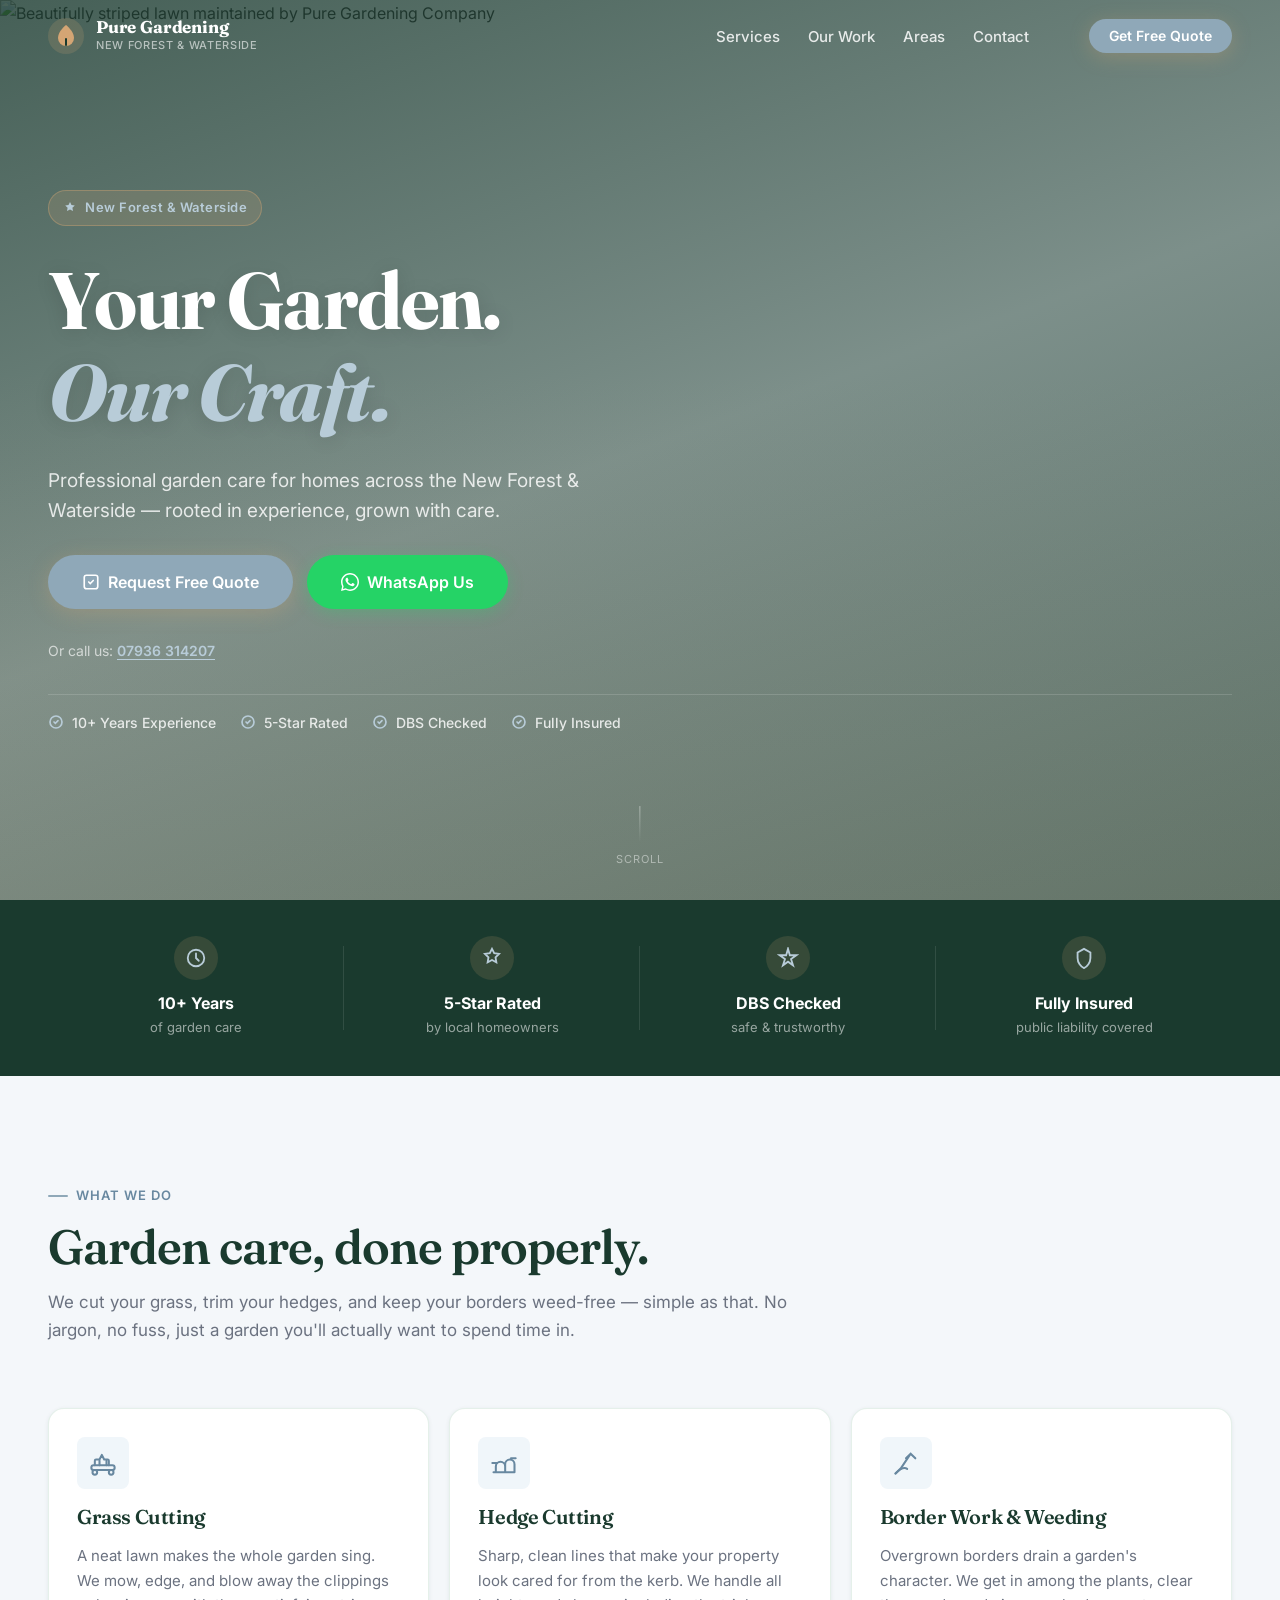
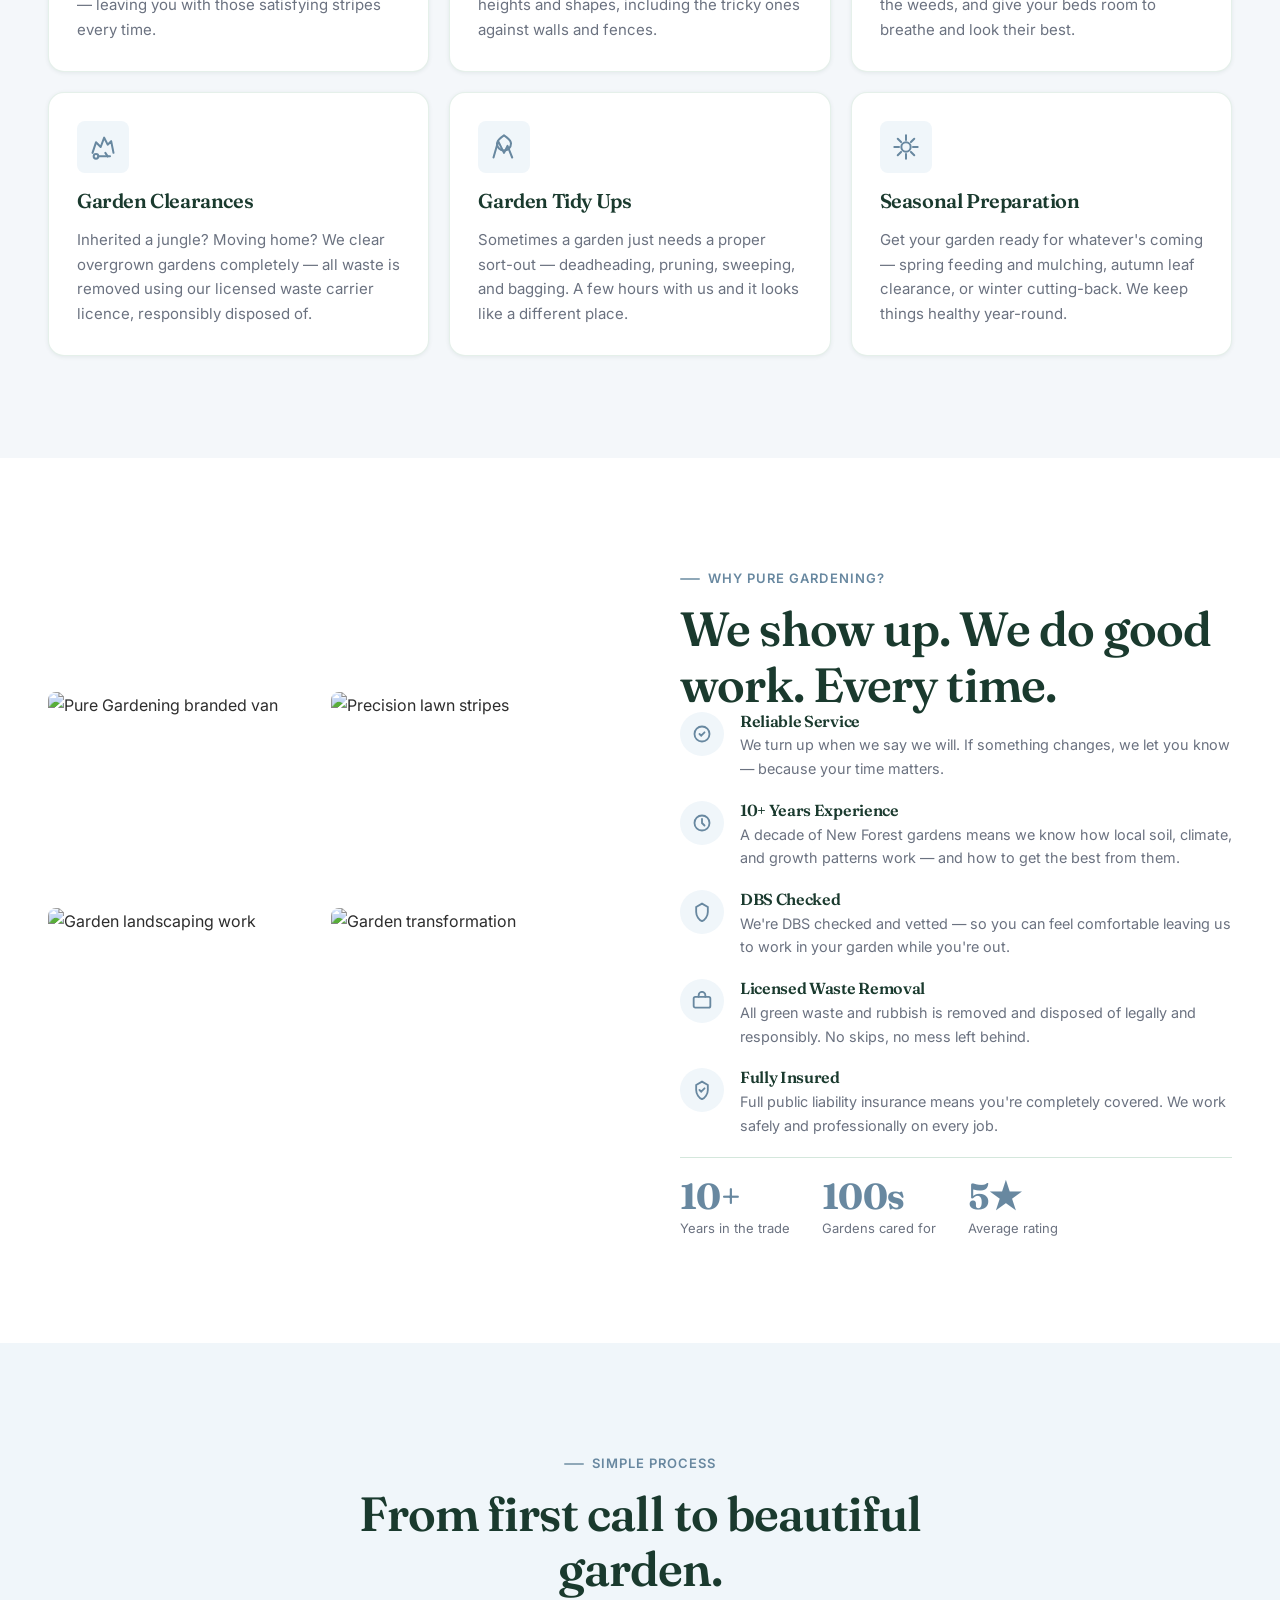
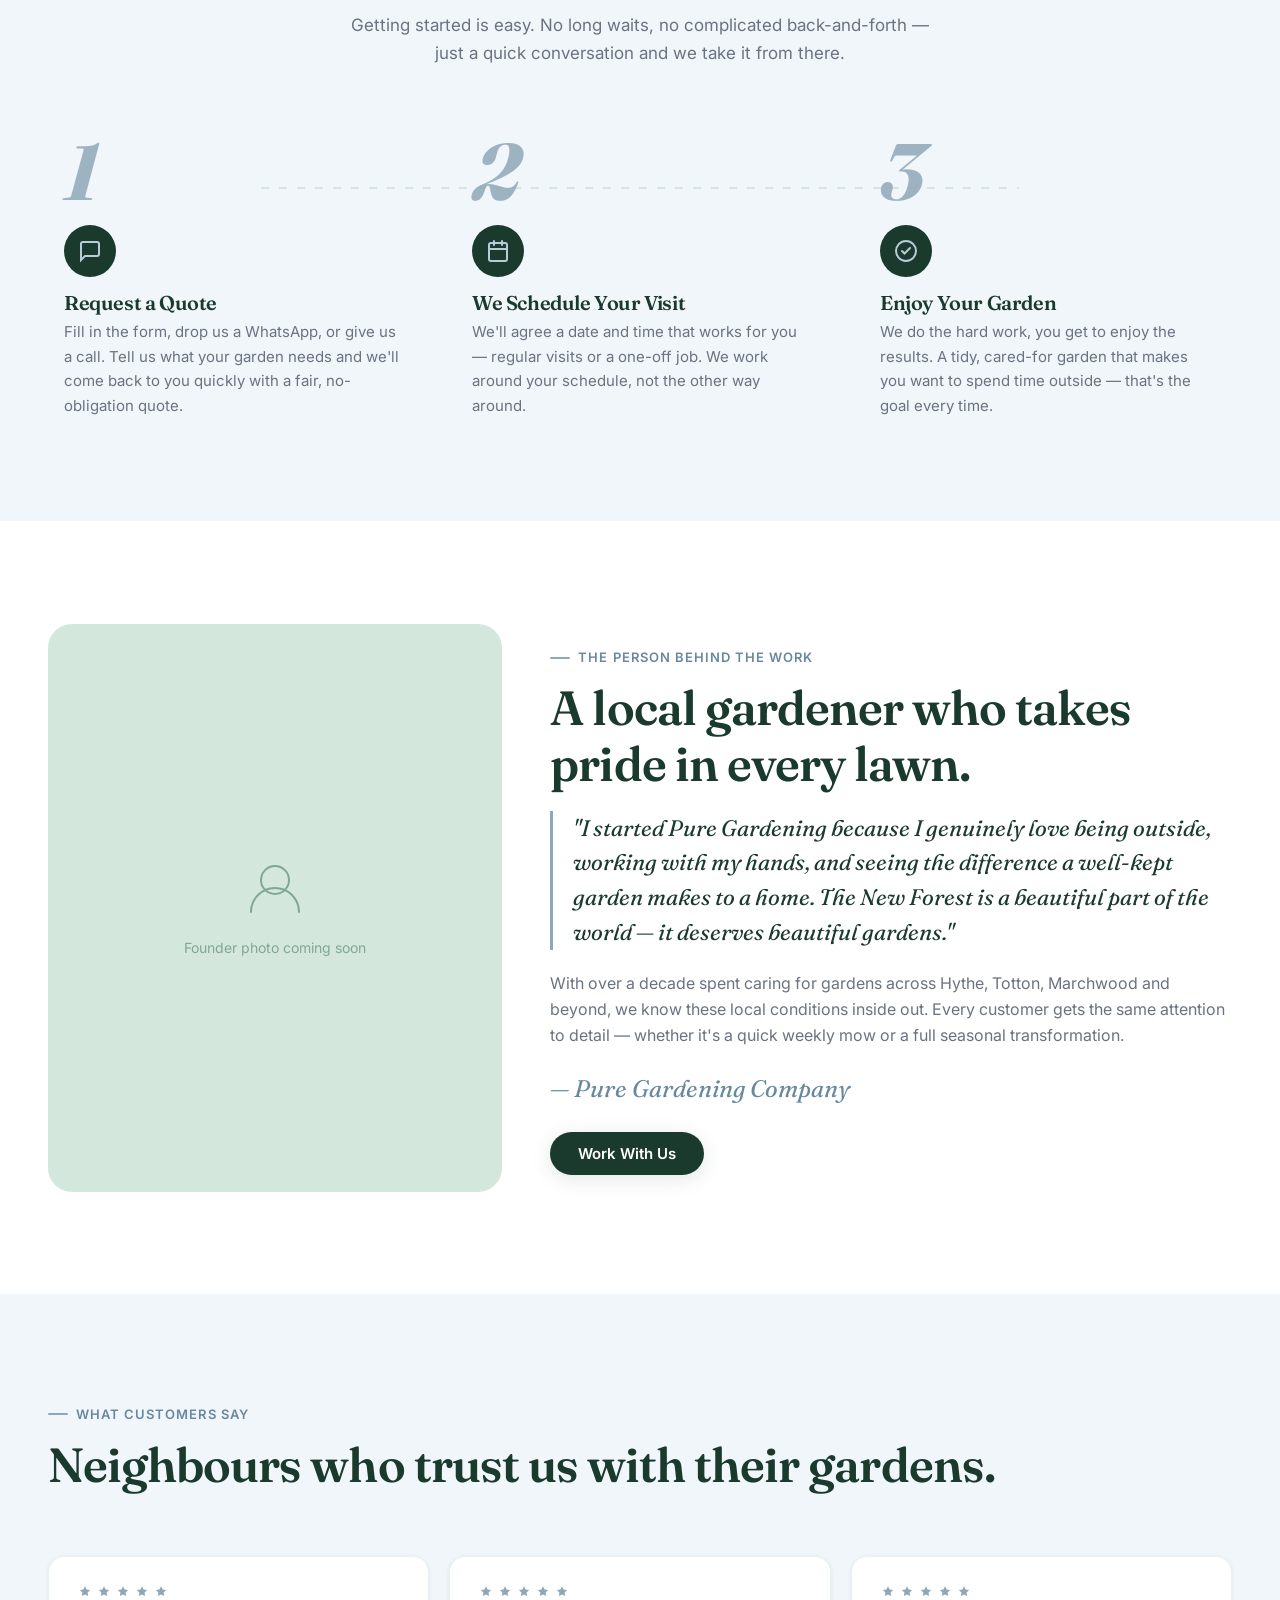
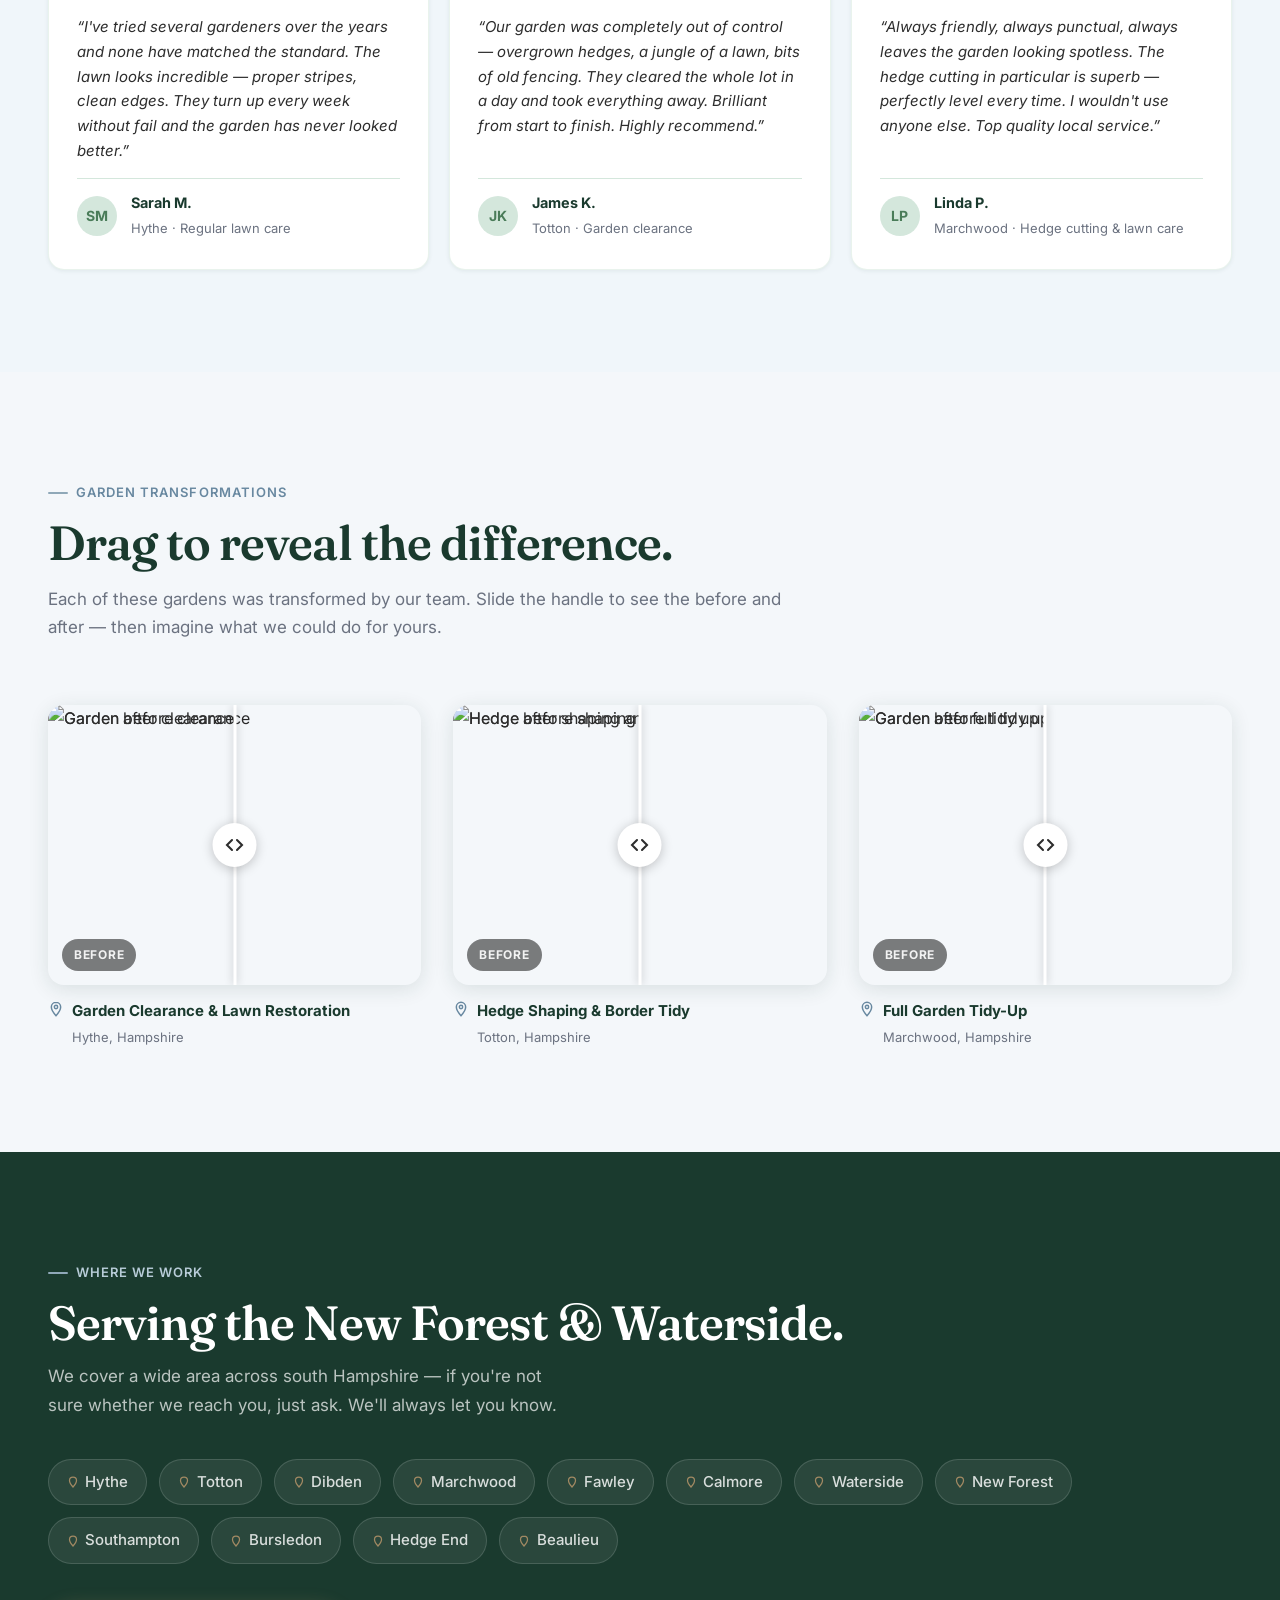
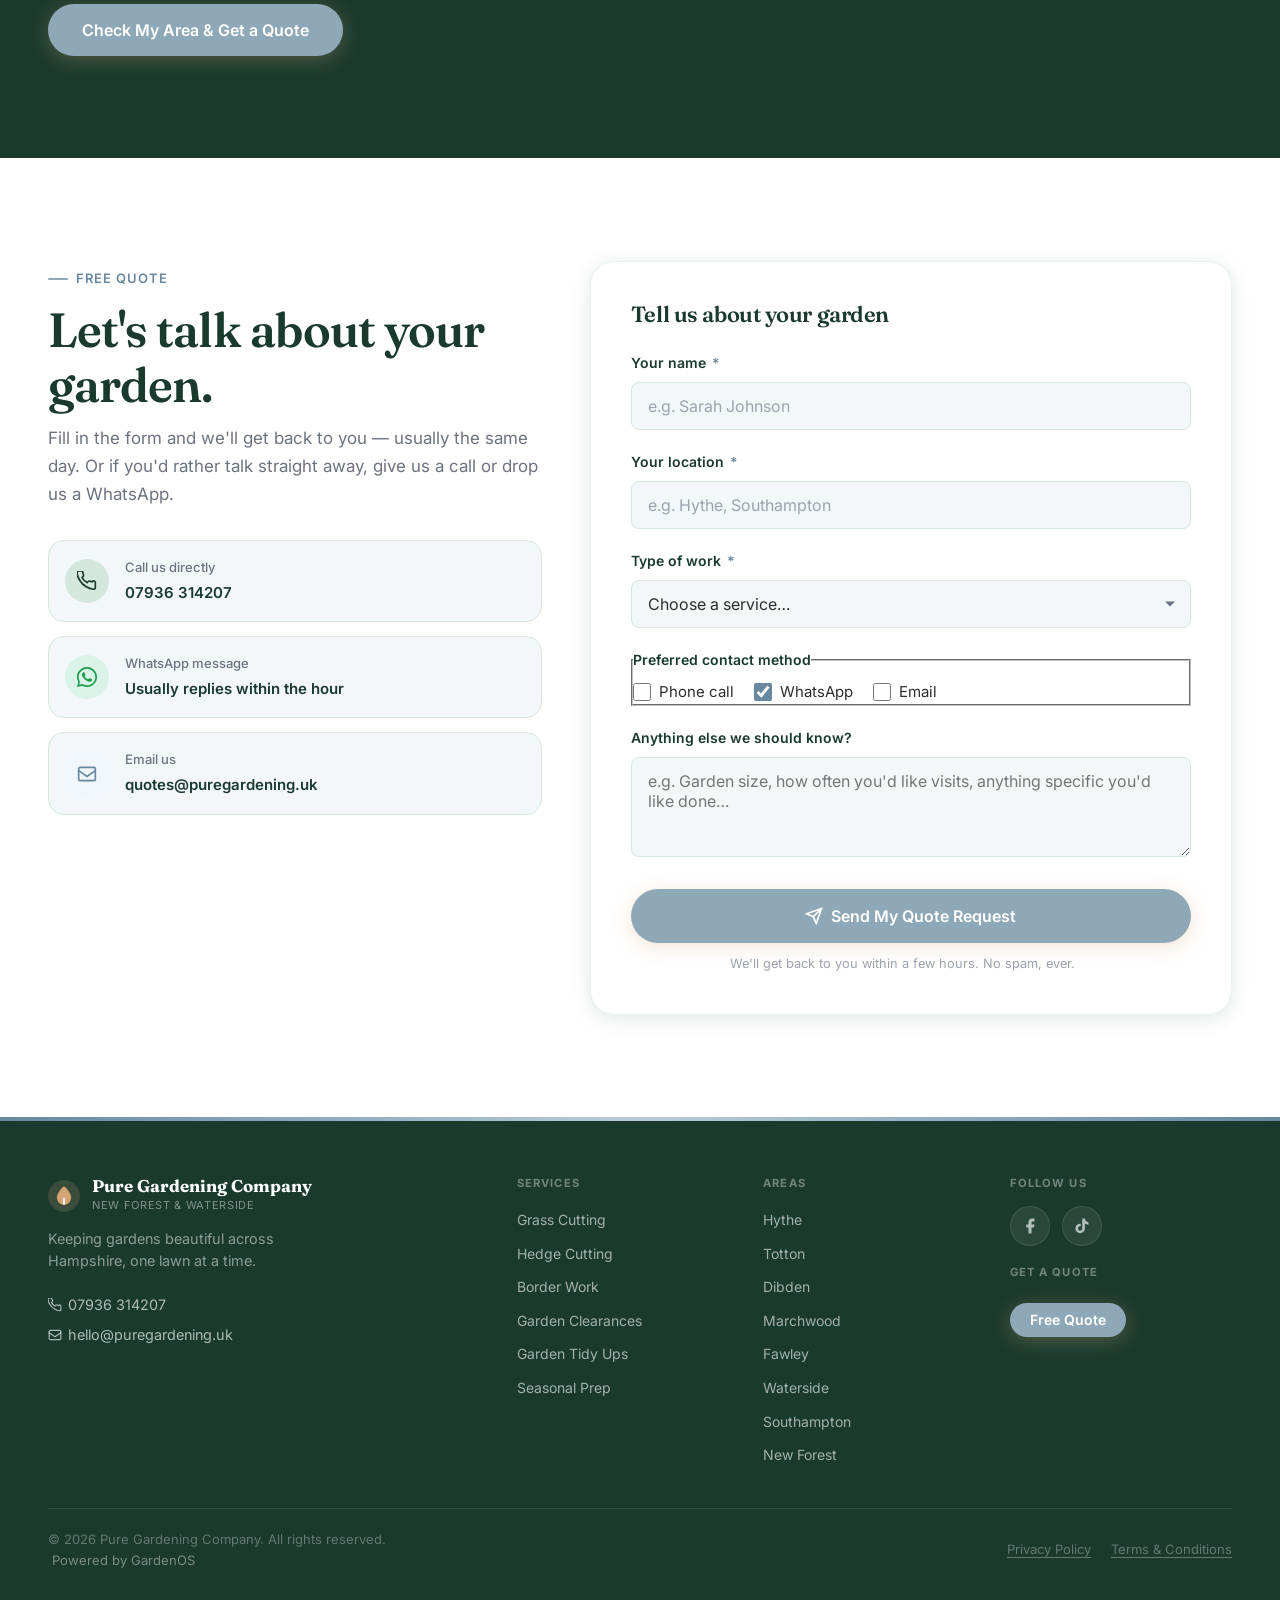
==== commit f67454e7: "feat: complete Pure Gardening website rebuild Full 'Garden at Golden Hour' design system with season" ====
--- a/index.html
+++ b/index.html
@@ -3,28 +3,50 @@
 <head>
   <meta charset="UTF-8" />
   <meta name="viewport" content="width=device-width, initial-scale=1.0" />
-
-  <!-- ── SEO ── -->
-  <title>Pure Gardening Company | Garden Maintenance New Forest & Waterside</title>
-  <meta name="description" content="Professional garden maintenance serving the New Forest and Waterside area. Grass cutting, hedge trimming, garden tidy ups and seasonal preparation. Free quotes. Call 07936 314207." />
+  <title>Pure Gardening Company | Garden Care in New Forest &amp; Waterside</title>
+  <meta name="description" content="Expert garden maintenance for New Forest &amp; Waterside homes. Grass cutting, hedge trimming, garden clearances &amp; more. DBS checked, fully insured. Free quotes — call 07936 314207." />
+
+  <!-- Open Graph -->
+  <meta property="og:type"        content="website" />
+  <meta property="og:title"       content="Pure Gardening Company | New Forest &amp; Waterside" />
+  <meta property="og:description" content="Professional garden care for homes across Hythe, Totton, Dibden, Marchwood and the wider New Forest area. Reliable, insured, DBS checked." />
+  <meta property="og:image"       content="images/lawn-with-stripes.jpg" />
+  <meta property="og:url"         content="https://www.puregardening.uk/" />
+  <meta name="twitter:card"       content="summary_large_image" />
+
+  <!-- Canonical -->
   <link rel="canonical" href="https://www.puregardening.uk/" />
 
-  <!-- ── Open Graph ── -->
-  <meta property="og:type"        content="website" />
-  <meta property="og:url"         content="https://www.puregardening.uk/" />
-  <meta property="og:title"       content="Pure Gardening Company | Garden Maintenance New Forest" />
-  <meta property="og:description" content="Reliable garden maintenance across the New Forest & Waterside. Grass cutting, hedge trimming, garden clearances and more. Free no-obligation quotes." />
-  <meta property="og:image"       content="https://www.puregardening.uk/images/lawn-with-stripes.jpg" />
-  <meta name="twitter:card"       content="summary_large_image" />
-
-  <!-- ── LocalBusiness Structured Data ── -->
+  <!-- Preconnect for fonts -->
+  <link rel="preconnect" href="https://fonts.googleapis.com" />
+  <link rel="preconnect" href="https://fonts.gstatic.com" crossorigin />
+
+  <!-- Favicon (inline SVG leaf) -->
+  <link rel="icon" type="image/svg+xml" href="data:image/svg+xml,<svg xmlns='http://www.w3.org/2000/svg' viewBox='0 0 32 32'><circle cx='16' cy='16' r='16' fill='%231a3a2e'/><path d='M16 6c0 0-8 5-8 12a8 8 0 0016 0C24 11 16 6 16 6z' fill='%23d4a574'/></svg>" />
+
+  <!-- Google Fonts -->
+  <link href="https://fonts.googleapis.com/css2?family=Fraunces:ital,opsz,wght@0,9..144,400;0,9..144,600;0,9..144,700;1,9..144,400;1,9..144,600;1,9..144,700&family=Inter:wght@400;500;600;700&display=swap" rel="stylesheet" />
+
+  <!-- Critical CSS (nav + hero basics) -->
+  <style>
+    #nav{position:fixed;top:0;left:0;right:0;z-index:900;height:72px}
+    #hero{position:relative;min-height:100svh;display:flex;align-items:center}
+    .hero-bg{position:absolute;inset:0;z-index:0}
+    .hero-bg img{width:100%;height:100%;object-fit:cover;object-position:center 30%}
+    .hero-overlay{position:absolute;inset:0;background:linear-gradient(160deg,rgba(26,58,46,.80) 0%,rgba(26,58,46,.55) 50%,rgba(26,58,46,.72) 100%)}
+  </style>
+
+  <!-- Main stylesheet -->
+  <link rel="stylesheet" href="styles.css" />
+
+  <!-- LocalBusiness structured data -->
   <script type="application/ld+json">
   {
     "@context": "https://schema.org",
     "@type": "LocalBusiness",
     "name": "Pure Gardening Company",
-    "description": "Professional garden maintenance serving the New Forest and Waterside area.",
-    "url": "https://www.puregardening.uk",
+    "description": "Professional garden maintenance for New Forest and Waterside homes — grass cutting, hedge trimming, garden clearances and more.",
+    "url": "https://www.puregardening.uk/",
     "telephone": "+447936314207",
     "email": "hello@puregardening.uk",
     "address": {
@@ -33,738 +55,963 @@
       "addressCountry": "GB"
     },
     "areaServed": [
-      "New Forest", "Hythe", "Totton", "Southampton",
-      "Dibden", "Marchwood", "Fawley", "Calmore", "Waterside"
+      "Hythe","Totton","Dibden","Marchwood","Fawley","Calmore",
+      "Waterside","New Forest","Southampton","Bursledon","Hedge End","Beaulieu"
     ],
-    "openingHours": "Mo-Sa 08:00-18:00",
+    "openingHoursSpecification": {
+      "@type": "OpeningHoursSpecification",
+      "dayOfWeek": ["Monday","Tuesday","Wednesday","Thursday","Friday","Saturday"],
+      "opens": "08:00",
+      "closes": "18:00"
+    },
     "priceRange": "££",
-    "sameAs": [
-      "https://www.facebook.com/puregardeningco",
-      "https://tiktok.com/@puregardening"
-    ]
+    "image": "https://www.puregardening.uk/images/lawn-with-stripes.jpg"
   }
   </script>
-
-  <!-- ── Fonts ── -->
-  <link rel="preconnect" href="https://fonts.googleapis.com" />
-  <link rel="preconnect" href="https://fonts.gstatic.com" crossorigin />
-  <link href="https://fonts.googleapis.com/css2?family=Inter:wght@400;500;600;700&display=swap" rel="stylesheet" />
-  <link rel="stylesheet" href="styles.css" />
 </head>
 <body>
 
-  <!-- ═══════════════════════════════════════
-       STICKY CONTACT BAR
-  ═══════════════════════════════════════ -->
-  <div id="sticky-bar" role="complementary" aria-label="Quick contact">
-    <a href="tel:07936314207" class="sticky-item" aria-label="Call 07936 314207">
-      <svg xmlns="http://www.w3.org/2000/svg" width="18" height="18" viewBox="0 0 24 24" fill="none" stroke="currentColor" stroke-width="2" stroke-linecap="round" stroke-linejoin="round" aria-hidden="true"><path d="M22 16.92v3a2 2 0 01-2.18 2 19.79 19.79 0 01-8.63-3.07A19.5 19.5 0 013.07 9.81a19.79 19.79 0 01-3.07-8.67A2 2 0 012 .84h3a2 2 0 012 1.72c.127.96.361 1.903.7 2.81a2 2 0 01-.45 2.11L6.09 8.91a16 16 0 006 6l1.27-1.27a2 2 0 012.11-.45c.907.339 1.85.573 2.81.7A2 2 0 0122 16.92z"/></svg>
-      <span class="sticky-label">Call</span>
-      <span class="sticky-number">07936 314207</span>
+<!-- Skip link for keyboard/screen-reader users -->
+<a href="#main" class="skip-link">Skip to main content</a>
+
+<!-- ══════════════════════════════════════════════════════════
+     NAVIGATION
+══════════════════════════════════════════════════════════ -->
+<header id="nav" role="banner">
+  <nav class="container" aria-label="Main navigation">
+    <!-- Logo -->
+    <a href="#hero" class="nav-logo" aria-label="Pure Gardening Company — home">
+      <svg width="36" height="36" viewBox="0 0 36 36" fill="none" aria-hidden="true">
+        <circle cx="18" cy="18" r="18" fill="#d4a574" opacity="0.18"/>
+        <path d="M18 7C18 7 10 13 10 20a8 8 0 0016 0C26 13 18 7 18 7z" fill="#d4a574"/>
+        <rect x="17" y="20" width="2" height="8" rx="1" fill="#1a3a2e"/>
+      </svg>
+      <span>
+        <span class="nav-logo-name">Pure Gardening</span>
+        <span class="nav-logo-sub">New Forest &amp; Waterside</span>
+      </span>
     </a>
-    <a href="https://wa.me/447936314207" class="sticky-item sticky-item--whatsapp" target="_blank" rel="noopener" aria-label="WhatsApp us">
-      <svg xmlns="http://www.w3.org/2000/svg" width="18" height="18" viewBox="0 0 24 24" fill="currentColor" aria-hidden="true"><path d="M17.472 14.382c-.297-.149-1.758-.867-2.03-.967-.273-.099-.471-.148-.67.15-.197.297-.767.966-.94 1.164-.173.199-.347.223-.644.075-.297-.15-1.255-.463-2.39-1.475-.883-.788-1.48-1.761-1.653-2.059-.173-.297-.018-.458.13-.606.134-.133.298-.347.446-.52.149-.174.198-.298.298-.497.099-.198.05-.371-.025-.52-.075-.149-.669-1.612-.916-2.207-.242-.579-.487-.5-.669-.51-.173-.008-.371-.01-.57-.01-.198 0-.52.074-.792.372-.272.297-1.04 1.016-1.04 2.479 0 1.462 1.065 2.875 1.213 3.074.149.198 2.096 3.2 5.077 4.487.709.306 1.262.489 1.694.625.712.227 1.36.195 1.871.118.571-.085 1.758-.719 2.006-1.413.248-.694.248-1.289.173-1.413-.074-.124-.272-.198-.57-.347m-5.421 7.403h-.004a9.87 9.87 0 01-5.031-1.378l-.361-.214-3.741.982.998-3.648-.235-.374a9.86 9.86 0 01-1.51-5.26c.001-5.45 4.436-9.884 9.888-9.884 2.64 0 5.122 1.03 6.988 2.898a9.825 9.825 0 012.893 6.994c-.003 5.45-4.437 9.884-9.885 9.884m8.413-18.297A11.815 11.815 0 0012.05 0C5.495 0 .16 5.335.157 11.892c0 2.096.547 4.142 1.588 5.945L.057 24l6.305-1.654a11.882 11.882 0 005.683 1.448h.005c6.554 0 11.89-5.335 11.893-11.893a11.821 11.821 0 00-3.48-8.413z"/></svg>
-      <span class="sticky-label">WhatsApp</span>
+
+    <!-- Desktop links -->
+    <ul class="nav-links" role="list">
+      <li><a href="#services">Services</a></li>
+      <li><a href="#portfolio">Our Work</a></li>
+      <li><a href="#areas">Areas</a></li>
+      <li><a href="#contact">Contact</a></li>
+    </ul>
+
+    <!-- Desktop CTA -->
+    <a href="#contact" class="btn btn--primary btn--sm nav-cta">Get Free Quote</a>
+
+    <!-- Mobile hamburger -->
+    <button class="nav-hamburger" id="nav-toggle" aria-label="Open menu" aria-expanded="false" aria-controls="mobile-nav">
+      <span></span>
+      <span></span>
+      <span></span>
+    </button>
+  </nav>
+</header>
+
+<!-- ══════════════════════════════════════════════════════════
+     MOBILE NAV PANEL
+══════════════════════════════════════════════════════════ -->
+<div id="mobile-nav" class="mobile-nav" role="dialog" aria-modal="true" aria-label="Navigation menu">
+  <div class="mobile-nav-header">
+    <a href="#hero" class="nav-logo" onclick="closeMobileNav()">
+      <svg width="32" height="32" viewBox="0 0 36 36" fill="none" aria-hidden="true">
+        <circle cx="18" cy="18" r="18" fill="#d4a574" opacity="0.18"/>
+        <path d="M18 7C18 7 10 13 10 20a8 8 0 0016 0C26 13 18 7 18 7z" fill="#d4a574"/>
+        <rect x="17" y="20" width="2" height="8" rx="1" fill="#1a3a2e"/>
+      </svg>
+      <span>
+        <span class="nav-logo-name" style="color:var(--forest)">Pure Gardening</span>
+        <span class="nav-logo-sub">New Forest &amp; Waterside</span>
+      </span>
     </a>
-    <a href="mailto:hello@puregardening.uk" class="sticky-item" aria-label="Email us">
-      <svg xmlns="http://www.w3.org/2000/svg" width="18" height="18" viewBox="0 0 24 24" fill="none" stroke="currentColor" stroke-width="2" stroke-linecap="round" stroke-linejoin="round" aria-hidden="true"><path d="M4 4h16c1.1 0 2 .9 2 2v12c0 1.1-.9 2-2 2H4c-1.1 0-2-.9-2-2V6c0-1.1.9-2 2-2z"/><polyline points="22,6 12,13 2,6"/></svg>
-      <span class="sticky-label">Email</span>
-    </a>
-    <div class="sticky-divider"></div>
-    <a href="https://www.facebook.com/puregardeningco" class="sticky-item sticky-item--social" target="_blank" rel="noopener" aria-label="Facebook">
-      <svg xmlns="http://www.w3.org/2000/svg" width="18" height="18" viewBox="0 0 24 24" fill="currentColor" aria-hidden="true"><path d="M24 12.073c0-6.627-5.373-12-12-12s-12 5.373-12 12c0 5.99 4.388 10.954 10.125 11.854v-8.385H7.078v-3.47h3.047V9.43c0-3.007 1.792-4.669 4.533-4.669 1.312 0 2.686.235 2.686.235v2.953H15.83c-1.491 0-1.956.925-1.956 1.874v2.25h3.328l-.532 3.47h-2.796v8.385C19.612 23.027 24 18.062 24 12.073z"/></svg>
-    </a>
-    <a href="https://tiktok.com/@puregardening" class="sticky-item sticky-item--social" target="_blank" rel="noopener" aria-label="TikTok">
-      <svg xmlns="http://www.w3.org/2000/svg" width="18" height="18" viewBox="0 0 24 24" fill="currentColor" aria-hidden="true"><path d="M19.59 6.69a4.83 4.83 0 01-3.77-4.25V2h-3.45v13.67a2.89 2.89 0 01-2.88 2.5 2.89 2.89 0 01-2.89-2.89 2.89 2.89 0 012.89-2.89c.28 0 .54.04.79.1V9.01a6.33 6.33 0 00-.79-.05 6.34 6.34 0 00-6.34 6.34 6.34 6.34 0 006.34 6.34 6.34 6.34 0 006.33-6.34V8.97a8.24 8.24 0 004.84 1.55V7.07a4.85 4.85 0 01-1.07-.38z"/></svg>
+    <button class="mobile-nav-close" id="mobile-nav-close" aria-label="Close menu">
+      <svg width="20" height="20" viewBox="0 0 20 20" fill="none" aria-hidden="true">
+        <path d="M4 4l12 12M16 4L4 16" stroke="currentColor" stroke-width="2" stroke-linecap="round"/>
+      </svg>
+    </button>
+  </div>
+
+  <nav class="mobile-nav-links" aria-label="Mobile navigation">
+    <a href="#services" onclick="closeMobileNav()">Services</a>
+    <a href="#why-us"   onclick="closeMobileNav()">Why Choose Us</a>
+    <a href="#portfolio" onclick="closeMobileNav()">Our Work</a>
+    <a href="#areas"    onclick="closeMobileNav()">Areas We Cover</a>
+    <a href="#contact"  onclick="closeMobileNav()">Contact</a>
+  </nav>
+
+  <div class="mobile-nav-cta">
+    <a href="#contact" class="btn btn--primary btn--lg" onclick="closeMobileNav()">Get Free Quote</a>
+    <a href="https://wa.me/447936314207?text=Hi!%20I%20found%20your%20website%20and%20I%27m%20interested%20in%20garden%20services." class="btn btn--wa btn--lg" target="_blank" rel="noopener">
+      <svg width="20" height="20" viewBox="0 0 24 24" fill="currentColor" aria-hidden="true"><path d="M17.472 14.382c-.297-.149-1.758-.867-2.03-.967-.273-.099-.471-.148-.67.15-.197.297-.767.966-.94 1.164-.173.199-.347.223-.644.075-.297-.15-1.255-.463-2.39-1.475-.883-.788-1.48-1.761-1.653-2.059-.173-.297-.018-.458.13-.606.134-.133.298-.347.446-.52.149-.174.198-.298.298-.497.099-.198.05-.371-.025-.52-.075-.149-.669-1.612-.916-2.207-.242-.579-.487-.5-.669-.51-.173-.008-.371-.01-.57-.01-.198 0-.52.074-.792.372-.272.297-1.04 1.016-1.04 2.479 0 1.462 1.065 2.875 1.213 3.074.149.198 2.096 3.2 5.077 4.487.709.306 1.262.489 1.694.625.712.227 1.36.195 1.871.118.571-.085 1.758-.719 2.006-1.413.248-.694.248-1.289.173-1.413-.074-.124-.272-.198-.57-.347z"/><path d="M12 0C5.373 0 0 5.373 0 12c0 2.124.554 4.12 1.524 5.855L0 24l6.335-1.509A11.934 11.934 0 0012 24c6.627 0 12-5.373 12-12S18.627 0 12 0zm0 22c-1.89 0-3.663-.5-5.197-1.375l-.373-.22-3.863.92.979-3.768-.243-.387A9.953 9.953 0 012 12C2 6.477 6.477 2 12 2s10 4.477 10 10-4.477 10-10 10z"/></svg>
+      WhatsApp Us
     </a>
   </div>
 
-  <!-- ═══════════════════════════════════════
-       NAVIGATION
-  ═══════════════════════════════════════ -->
-  <header id="nav" role="banner">
-    <div class="nav-inner container">
-      <a href="#" class="nav-logo" aria-label="Pure Gardening Company home">
-        <svg xmlns="http://www.w3.org/2000/svg" width="28" height="28" viewBox="0 0 24 24" fill="none" stroke="currentColor" stroke-width="2" stroke-linecap="round" stroke-linejoin="round" aria-hidden="true"><path d="M12 2a10 10 0 100 20A10 10 0 0012 2z"/><path d="M12 2c0 0-4 4-4 10s4 10 4 10"/><path d="M2 12h20"/><path d="M12 2c0 0 4 4 4 10s-4 10-4 10"/></svg>
-        <span>Pure Gardening Company</span>
-      </a>
-      <nav aria-label="Main navigation">
-        <a href="#quote" class="btn btn--nav">Free Quote</a>
-      </nav>
-    </div>
-  </header>
-
-  <!-- ═══════════════════════════════════════
-       FLOATING WHATSAPP BUTTON
-  ═══════════════════════════════════════ -->
-  <a href="https://wa.me/447936314207" id="whatsapp-fab" class="whatsapp-fab" target="_blank" rel="noopener" aria-label="Chat with us on WhatsApp">
-    <svg xmlns="http://www.w3.org/2000/svg" width="26" height="26" viewBox="0 0 24 24" fill="currentColor" aria-hidden="true"><path d="M17.472 14.382c-.297-.149-1.758-.867-2.03-.967-.273-.099-.471-.148-.67.15-.197.297-.767.966-.94 1.164-.173.199-.347.223-.644.075-.297-.15-1.255-.463-2.39-1.475-.883-.788-1.48-1.761-1.653-2.059-.173-.297-.018-.458.13-.606.134-.133.298-.347.446-.52.149-.174.198-.298.298-.497.099-.198.05-.371-.025-.52-.075-.149-.669-1.612-.916-2.207-.242-.579-.487-.5-.669-.51-.173-.008-.371-.01-.57-.01-.198 0-.52.074-.792.372-.272.297-1.04 1.016-1.04 2.479 0 1.462 1.065 2.875 1.213 3.074.149.198 2.096 3.2 5.077 4.487.709.306 1.262.489 1.694.625.712.227 1.36.195 1.871.118.571-.085 1.758-.719 2.006-1.413.248-.694.248-1.289.173-1.413-.074-.124-.272-.198-.57-.347m-5.421 7.403h-.004a9.87 9.87 0 01-5.031-1.378l-.361-.214-3.741.982.998-3.648-.235-.374a9.86 9.86 0 01-1.51-5.26c.001-5.45 4.436-9.884 9.888-9.884 2.64 0 5.122 1.03 6.988 2.898a9.825 9.825 0 012.893 6.994c-.003 5.45-4.437 9.884-9.885 9.884m8.413-18.297A11.815 11.815 0 0012.05 0C5.495 0 .16 5.335.157 11.892c0 2.096.547 4.142 1.588 5.945L.057 24l6.305-1.654a11.882 11.882 0 005.683 1.448h.005c6.554 0 11.89-5.335 11.893-11.893a11.821 11.821 0 00-3.48-8.413z"/></svg>
-    <span class="fab-label">WhatsApp</span>
-  </a>
-
-  <main>
-
-    <!-- ═══════════════════════════════════════
-         HERO
-    ═══════════════════════════════════════ -->
-    <section id="hero" aria-label="Hero">
-      <div class="hero-bg" aria-hidden="true">
-        <svg class="hero-svg" viewBox="0 0 1440 500" xmlns="http://www.w3.org/2000/svg" preserveAspectRatio="xMidYMax slice" aria-hidden="true">
-          <defs>
-            <linearGradient id="sky" x1="0" y1="0" x2="0" y2="1"><stop offset="0%" stop-color="#1B4332"/><stop offset="100%" stop-color="#40916C"/></linearGradient>
-            <linearGradient id="hill1" x1="0" y1="0" x2="0" y2="1"><stop offset="0%" stop-color="#52B788"/><stop offset="100%" stop-color="#40916C"/></linearGradient>
-            <linearGradient id="hill2" x1="0" y1="0" x2="0" y2="1"><stop offset="0%" stop-color="#74C69D"/><stop offset="100%" stop-color="#52B788"/></linearGradient>
-            <linearGradient id="hill3" x1="0" y1="0" x2="0" y2="1"><stop offset="0%" stop-color="#95D5B2"/><stop offset="100%" stop-color="#74C69D"/></linearGradient>
-          </defs>
-          <rect width="1440" height="500" fill="url(#sky)"/>
-          <path d="M0 320 Q200 240 400 300 Q600 360 800 280 Q1000 200 1200 280 Q1350 330 1440 310 L1440 500 L0 500Z" fill="url(#hill1)" opacity="0.7"/>
-          <path d="M0 380 Q180 330 360 370 Q540 410 720 350 Q900 290 1080 360 Q1260 420 1440 380 L1440 500 L0 500Z" fill="url(#hill2)" opacity="0.85"/>
-          <path d="M0 440 Q120 410 240 430 Q360 450 480 420 Q600 390 720 430 Q840 470 960 440 Q1080 410 1200 440 Q1320 465 1440 450 L1440 500 L0 500Z" fill="url(#hill3)"/>
-          <g fill="#1B4332" opacity="0.9"><polygon points="80,320 60,380 100,380"/><polygon points="80,290 55,350 105,350"/><rect x="76" y="380" width="8" height="20" fill="#40916C"/></g>
-          <g fill="#2D6A4F" opacity="0.9"><polygon points="150,330 125,395 175,395"/><polygon points="150,300 120,365 180,365"/><rect x="146" y="395" width="8" height="18" fill="#52B788"/></g>
-          <g fill="#1B4332" opacity="0.9"><polygon points="1280,310 1260,375 1300,375"/><polygon points="1280,280 1250,345 1310,345"/><rect x="1276" y="375" width="8" height="20" fill="#40916C"/></g>
-          <g fill="#2D6A4F" opacity="0.9"><polygon points="1360,325 1335,390 1385,390"/><polygon points="1360,295 1330,360 1390,360"/><rect x="1356" y="390" width="8" height="18" fill="#52B788"/></g>
-          <ellipse cx="720" cy="430" rx="120" ry="40" fill="#2D6A4F" opacity="0.6"/>
-          <ellipse cx="680" cy="425" rx="70" ry="35" fill="#40916C" opacity="0.7"/>
-          <ellipse cx="760" cy="425" rx="80" ry="32" fill="#40916C" opacity="0.7"/>
-          <circle cx="220" cy="450" r="6" fill="#D8F3DC" opacity="0.9"/>
-          <circle cx="240" cy="445" r="5" fill="#B7E4C7" opacity="0.9"/>
-          <circle cx="260" cy="452" r="7" fill="#D8F3DC" opacity="0.8"/>
-          <circle cx="1180" cy="450" r="6" fill="#D8F3DC" opacity="0.9"/>
-          <circle cx="1200" cy="445" r="5" fill="#B7E4C7" opacity="0.9"/>
-          <circle cx="1220" cy="452" r="7" fill="#D8F3DC" opacity="0.8"/>
-          <circle cx="1100" cy="80" r="50" fill="#74C69D" opacity="0.15"/>
-          <circle cx="1100" cy="80" r="30" fill="#95D5B2" opacity="0.2"/>
-        </svg>
-      </div>
-
-      <div class="hero-content container">
-        <div class="hero-badge scroll-reveal">New Forest &amp; Waterside</div>
-        <h1 class="hero-title scroll-reveal" style="--delay:0.1s">
-          Beautiful Gardens.<br/>Reliable Service.
-        </h1>
-        <p class="hero-sub scroll-reveal" style="--delay:0.2s">
-          Professional garden maintenance for homes across<br class="br-hide"/> the New Forest &amp; Waterside area.
-        </p>
-        <div class="hero-ctas scroll-reveal" style="--delay:0.3s">
-          <a href="#quote" class="btn btn--hero">Request a Free Quote</a>
-          <a href="https://wa.me/447936314207" class="btn btn--hero-wa" target="_blank" rel="noopener">
-            <svg xmlns="http://www.w3.org/2000/svg" width="20" height="20" viewBox="0 0 24 24" fill="currentColor" aria-hidden="true"><path d="M17.472 14.382c-.297-.149-1.758-.867-2.03-.967-.273-.099-.471-.148-.67.15-.197.297-.767.966-.94 1.164-.173.199-.347.223-.644.075-.297-.15-1.255-.463-2.39-1.475-.883-.788-1.48-1.761-1.653-2.059-.173-.297-.018-.458.13-.606.134-.133.298-.347.446-.52.149-.174.198-.298.298-.497.099-.198.05-.371-.025-.52-.075-.149-.669-1.612-.916-2.207-.242-.579-.487-.5-.669-.51-.173-.008-.371-.01-.57-.01-.198 0-.52.074-.792.372-.272.297-1.04 1.016-1.04 2.479 0 1.462 1.065 2.875 1.213 3.074.149.198 2.096 3.2 5.077 4.487.709.306 1.262.489 1.694.625.712.227 1.36.195 1.871.118.571-.085 1.758-.719 2.006-1.413.248-.694.248-1.289.173-1.413-.074-.124-.272-.198-.57-.347m-5.421 7.403h-.004a9.87 9.87 0 01-5.031-1.378l-.361-.214-3.741.982.998-3.648-.235-.374a9.86 9.86 0 01-1.51-5.26c.001-5.45 4.436-9.884 9.888-9.884 2.64 0 5.122 1.03 6.988 2.898a9.825 9.825 0 012.893 6.994c-.003 5.45-4.437 9.884-9.885 9.884m8.413-18.297A11.815 11.815 0 0012.05 0C5.495 0 .16 5.335.157 11.892c0 2.096.547 4.142 1.588 5.945L.057 24l6.305-1.654a11.882 11.882 0 005.683 1.448h.005c6.554 0 11.89-5.335 11.893-11.893a11.821 11.821 0 00-3.48-8.413z"/></svg>
-            Message Us Now
+  <div class="mobile-nav-contact">
+    <p>Call us directly</p>
+    <a href="tel:+447936314207">07936 314207</a>
+  </div>
+</div>
+
+<!-- ══════════════════════════════════════════════════════════
+     MAIN CONTENT
+══════════════════════════════════════════════════════════ -->
+<main id="main">
+
+  <!-- ── HERO ──────────────────────────────────────────────── -->
+  <section id="hero" aria-label="Hero">
+    <div class="hero-bg">
+      <picture>
+        <source srcset="images/lawn-with-stripes.webp" type="image/webp" />
+        <img src="images/lawn-with-stripes.jpg" alt="Beautifully striped lawn maintained by Pure Gardening Company" fetchpriority="high" />
+      </picture>
+    </div>
+    <div class="hero-overlay" aria-hidden="true"></div>
+    <div class="hero-overlay-warm" aria-hidden="true"></div>
+
+    <div class="hero-content">
+      <div class="container">
+        <span class="hero-badge" aria-hidden="true">
+          <svg width="14" height="14" viewBox="0 0 14 14" fill="none"><path d="M7 1l1.5 3 3.3.5-2.4 2.3.6 3.2L7 8.5l-3 1.5.6-3.2L2.2 4.5l3.3-.5L7 1z" fill="currentColor"/></svg>
+          New Forest &amp; Waterside
+        </span>
+
+        <h1 class="hero-headline">Your Garden.<br><em>Our Craft.</em></h1>
+
+        <p class="hero-subline">Professional garden care for homes across the New Forest &amp; Waterside — rooted in experience, grown with care.</p>
+
+        <div class="hero-actions">
+          <a href="#contact" class="btn btn--primary btn--lg">
+            <svg width="18" height="18" viewBox="0 0 24 24" fill="none" stroke="currentColor" stroke-width="2.2" stroke-linecap="round" aria-hidden="true"><path d="M9 12l2 2 4-4"/><rect x="3" y="3" width="18" height="18" rx="3"/></svg>
+            Request Free Quote
           </a>
-        </div>
-        <p class="hero-phone scroll-reveal" style="--delay:0.4s">
-          Or call us: <a href="tel:07936314207">07936 314207</a>
-        </p>
-      </div>
-
-      <a href="#social-proof" class="hero-scroll-arrow" aria-label="Scroll down">
-        <svg xmlns="http://www.w3.org/2000/svg" width="24" height="24" viewBox="0 0 24 24" fill="none" stroke="currentColor" stroke-width="2" stroke-linecap="round" stroke-linejoin="round"><polyline points="6 9 12 15 18 9"/></svg>
-      </a>
-    </section>
-
-    <!-- ═══════════════════════════════════════
-         SOCIAL PROOF STRIP
-    ═══════════════════════════════════════ -->
-    <section id="social-proof" aria-label="Quick facts">
-      <div class="container">
-        <div class="proof-grid">
-          <div class="proof-item scroll-reveal">
-            <span class="proof-number">10+</span>
-            <span class="proof-label">Years Experience</span>
-          </div>
-          <div class="proof-divider" aria-hidden="true"></div>
-          <div class="proof-item scroll-reveal" style="--delay:0.08s">
-            <span class="proof-number">★★★★★</span>
-            <span class="proof-label">5-Star Rated</span>
-          </div>
-          <div class="proof-divider" aria-hidden="true"></div>
-          <div class="proof-item scroll-reveal" style="--delay:0.16s">
-            <span class="proof-number">DBS</span>
-            <span class="proof-label">Checked &amp; Insured</span>
-          </div>
-          <div class="proof-divider" aria-hidden="true"></div>
-          <div class="proof-item scroll-reveal" style="--delay:0.24s">
-            <span class="proof-number">Free</span>
-            <span class="proof-label">No-Obligation Quotes</span>
-          </div>
-        </div>
-      </div>
-    </section>
-
-    <!-- ═══════════════════════════════════════
-         SERVICES
-    ═══════════════════════════════════════ -->
-    <section id="services" aria-labelledby="services-heading">
-      <div class="container">
-        <div class="section-label scroll-reveal">What We Do</div>
-        <h2 id="services-heading" class="section-title scroll-reveal" style="--delay:0.1s">Our Garden Services</h2>
-        <p class="section-sub scroll-reveal" style="--delay:0.15s">Everything your garden needs, handled with care and over 10 years of expertise.</p>
-
-        <div class="services-grid">
-
-          <div class="card scroll-reveal" style="--delay:0.1s">
-            <div class="card-icon">
-              <svg xmlns="http://www.w3.org/2000/svg" viewBox="0 0 64 64" fill="none" aria-hidden="true">
-                <rect x="8" y="38" width="48" height="10" rx="5" fill="#52B788"/>
-                <rect x="14" y="30" width="36" height="10" rx="5" fill="#2D6A4F"/>
-                <circle cx="18" cy="50" r="6" fill="#1B4332"/>
-                <circle cx="46" cy="50" r="6" fill="#1B4332"/>
-                <rect x="28" y="20" width="4" height="14" rx="2" fill="#40916C"/>
-                <path d="M22 20 Q32 12 42 20" stroke="#40916C" stroke-width="3" fill="none" stroke-linecap="round"/>
-              </svg>
-            </div>
-            <h3 class="card-title">Grass Cutting</h3>
-            <p class="card-desc">Regular mowing to keep your lawn looking lush, neat and perfectly manicured all season long.</p>
-          </div>
-
-          <div class="card scroll-reveal" style="--delay:0.15s">
-            <div class="card-icon">
-              <svg xmlns="http://www.w3.org/2000/svg" viewBox="0 0 64 64" fill="none" aria-hidden="true">
-                <rect x="8" y="28" width="48" height="16" rx="4" fill="#52B788"/>
-                <rect x="8" y="44" width="48" height="8" rx="3" fill="#2D6A4F"/>
-                <rect x="10" y="18" width="6" height="14" rx="2" fill="#40916C"/>
-                <rect x="48" y="18" width="6" height="14" rx="2" fill="#40916C"/>
-                <path d="M10 28 L8 14 L14 16 L16 28" fill="#1B4332"/>
-                <path d="M54 28 L56 14 L50 16 L48 28" fill="#1B4332"/>
-              </svg>
-            </div>
-            <h3 class="card-title">Hedge Cutting</h3>
-            <p class="card-desc">Precision trimming and shaping of hedges and topiary to enhance your garden's structure and kerb appeal.</p>
-          </div>
-
-          <div class="card scroll-reveal" style="--delay:0.2s">
-            <div class="card-icon">
-              <svg xmlns="http://www.w3.org/2000/svg" viewBox="0 0 64 64" fill="none" aria-hidden="true">
-                <path d="M12 52 L28 20" stroke="#40916C" stroke-width="4" stroke-linecap="round"/>
-                <path d="M28 20 L38 12 L44 18 L36 28 L28 20Z" fill="#2D6A4F"/>
-                <circle cx="40" cy="38" r="10" fill="#52B788" opacity="0.8"/>
-                <circle cx="40" cy="38" r="5" fill="#2D6A4F"/>
-                <path d="M40 28 Q46 32 46 38" stroke="#1B4332" stroke-width="2" stroke-linecap="round" fill="none"/>
-              </svg>
-            </div>
-            <h3 class="card-title">Border Work &amp; Weeding</h3>
-            <p class="card-desc">Careful weeding, planting and border maintenance to keep flower beds thriving and weed-free.</p>
-          </div>
-
-          <div class="card scroll-reveal" style="--delay:0.25s">
-            <div class="card-icon">
-              <svg xmlns="http://www.w3.org/2000/svg" viewBox="0 0 64 64" fill="none" aria-hidden="true">
-                <ellipse cx="38" cy="28" rx="18" ry="14" fill="#52B788"/>
-                <path d="M20 28 L10 44 L52 44 L42 28" fill="#2D6A4F"/>
-                <rect x="8" y="42" width="44" height="6" rx="3" fill="#1B4332"/>
-                <line x1="8" y1="44" x2="4" y2="52" stroke="#40916C" stroke-width="3" stroke-linecap="round"/>
-                <circle cx="4" cy="54" r="3" fill="#2D6A4F"/>
-              </svg>
-            </div>
-            <h3 class="card-title">Garden Clearances</h3>
-            <p class="card-desc">Full garden clearances for overgrown spaces, including removal and responsible disposal of all green waste.</p>
-          </div>
-
-          <div class="card scroll-reveal" style="--delay:0.3s">
-            <div class="card-icon">
-              <svg xmlns="http://www.w3.org/2000/svg" viewBox="0 0 64 64" fill="none" aria-hidden="true">
-                <path d="M30 12 L34 12 L44 44 L20 44 Z" fill="#2D6A4F"/>
-                <rect x="18" y="44" width="28" height="5" rx="2" fill="#1B4332"/>
-                <path d="M32 12 L32 8" stroke="#40916C" stroke-width="3" stroke-linecap="round"/>
-                <line x1="24" y1="44" x2="22" y2="54" stroke="#52B788" stroke-width="3" stroke-linecap="round"/>
-                <line x1="28" y1="44" x2="27" y2="54" stroke="#52B788" stroke-width="3" stroke-linecap="round"/>
-                <line x1="32" y1="44" x2="32" y2="54" stroke="#52B788" stroke-width="3" stroke-linecap="round"/>
-                <line x1="36" y1="44" x2="37" y2="54" stroke="#52B788" stroke-width="3" stroke-linecap="round"/>
-                <line x1="40" y1="44" x2="42" y2="54" stroke="#52B788" stroke-width="3" stroke-linecap="round"/>
-              </svg>
-            </div>
-            <h3 class="card-title">Garden Tidy Ups</h3>
-            <p class="card-desc">One-off or seasonal tidy ups to restore order and beauty to neglected or overgrown gardens.</p>
-          </div>
-
-          <div class="card scroll-reveal" style="--delay:0.35s">
-            <div class="card-icon">
-              <svg xmlns="http://www.w3.org/2000/svg" viewBox="0 0 64 64" fill="none" aria-hidden="true">
-                <path d="M32 8 C20 8 12 20 12 30 C12 44 32 56 32 56 C32 56 52 44 52 30 C52 20 44 8 32 8Z" fill="#52B788" opacity="0.4"/>
-                <path d="M32 14 C24 14 18 22 18 30 C18 40 32 50 32 50 C32 50 46 40 46 30 C46 22 40 14 32 14Z" fill="#2D6A4F"/>
-                <path d="M32 50 L32 18" stroke="#52B788" stroke-width="2" stroke-linecap="round"/>
-                <path d="M32 28 Q26 26 22 22" stroke="#74C69D" stroke-width="1.5" stroke-linecap="round" fill="none"/>
-                <path d="M32 34 Q26 32 20 30" stroke="#74C69D" stroke-width="1.5" stroke-linecap="round" fill="none"/>
-                <path d="M32 28 Q38 26 42 22" stroke="#74C69D" stroke-width="1.5" stroke-linecap="round" fill="none"/>
-                <path d="M32 34 Q38 32 44 30" stroke="#74C69D" stroke-width="1.5" stroke-linecap="round" fill="none"/>
-              </svg>
-            </div>
-            <h3 class="card-title">Seasonal Preparation</h3>
-            <p class="card-desc">Spring and autumn preparation to get your garden ready for every season — pruning, planting and more.</p>
-          </div>
-
-        </div>
-      </div>
-    </section>
-
-    <!-- ═══════════════════════════════════════
-         TRUST
-    ═══════════════════════════════════════ -->
-    <section id="trust" aria-labelledby="trust-heading">
-      <div class="container">
-        <div class="section-label scroll-reveal">Our Promise</div>
-        <h2 id="trust-heading" class="section-title scroll-reveal" style="--delay:0.1s">Why Choose Pure Gardening Company</h2>
-        <p class="section-sub scroll-reveal" style="--delay:0.15s">Trusted by homeowners across the New Forest for reliable, professional garden care.</p>
-
-        <div class="trust-grid">
-
-          <div class="trust-card scroll-reveal" style="--delay:0.1s">
-            <div class="trust-icon">
-              <svg xmlns="http://www.w3.org/2000/svg" viewBox="0 0 40 40" fill="none" aria-hidden="true">
-                <circle cx="20" cy="20" r="18" fill="#D8F3DC"/>
-                <path d="M12 20 L17 25 L28 14" stroke="#2D6A4F" stroke-width="2.5" stroke-linecap="round" stroke-linejoin="round"/>
-              </svg>
-            </div>
-            <h3>Reliable Service</h3>
-            <p>We show up on time, every time. Consistent, dependable care you can count on.</p>
-          </div>
-
-          <div class="trust-card scroll-reveal" style="--delay:0.15s">
-            <div class="trust-icon">
-              <svg xmlns="http://www.w3.org/2000/svg" viewBox="0 0 40 40" fill="none" aria-hidden="true">
-                <circle cx="20" cy="20" r="18" fill="#D8F3DC"/>
-                <path d="M20 10 L22.5 16.5 L30 16.5 L24 20.5 L26.5 27 L20 23 L13.5 27 L16 20.5 L10 16.5 L17.5 16.5 Z" fill="#2D6A4F"/>
-              </svg>
-            </div>
-            <h3>10+ Years Experience</h3>
-            <p>Over a decade of professional gardening expertise delivering outstanding results.</p>
-          </div>
-
-          <div class="trust-card scroll-reveal" style="--delay:0.2s">
-            <div class="trust-icon">
-              <svg xmlns="http://www.w3.org/2000/svg" viewBox="0 0 40 40" fill="none" aria-hidden="true">
-                <circle cx="20" cy="20" r="18" fill="#D8F3DC"/>
-                <rect x="13" y="12" width="14" height="18" rx="3" stroke="#2D6A4F" stroke-width="2" fill="none"/>
-                <circle cx="20" cy="18" r="3" fill="#2D6A4F"/>
-                <path d="M16 26 Q20 22 24 26" stroke="#2D6A4F" stroke-width="2" stroke-linecap="round" fill="none"/>
-              </svg>
-            </div>
-            <h3>DBS Checked</h3>
-            <p>Fully DBS checked for your peace of mind when welcoming us into your home and garden.</p>
-          </div>
-
-          <div class="trust-card scroll-reveal" style="--delay:0.25s">
-            <div class="trust-icon">
-              <svg xmlns="http://www.w3.org/2000/svg" viewBox="0 0 40 40" fill="none" aria-hidden="true">
-                <circle cx="20" cy="20" r="18" fill="#D8F3DC"/>
-                <path d="M20 10 L28 14 L28 22 C28 27 24 30 20 31 C16 30 12 27 12 22 L12 14 Z" stroke="#2D6A4F" stroke-width="2" fill="none"/>
-                <path d="M16 21 L19 24 L25 17" stroke="#2D6A4F" stroke-width="2" stroke-linecap="round" stroke-linejoin="round"/>
-              </svg>
-            </div>
-            <h3>Waste Licence Holder</h3>
-            <p>Licensed to remove and responsibly dispose of all garden waste — no skips needed.</p>
-          </div>
-
-          <div class="trust-card scroll-reveal" style="--delay:0.3s">
-            <div class="trust-icon">
-              <svg xmlns="http://www.w3.org/2000/svg" viewBox="0 0 40 40" fill="none" aria-hidden="true">
-                <circle cx="20" cy="20" r="18" fill="#D8F3DC"/>
-                <path d="M20 11 C15 11 11 15 11 20 C11 25 15 29 20 29 C25 29 29 25 29 20 C29 15 25 11 20 11Z" stroke="#2D6A4F" stroke-width="2" fill="none"/>
-                <path d="M14 20 C14 20 16 14 20 14 C24 14 26 20 26 20" stroke="#2D6A4F" stroke-width="2" stroke-linecap="round" fill="none"/>
-              </svg>
-            </div>
-            <h3>Fully Insured</h3>
-            <p>Comprehensive public liability insurance for complete protection on every job.</p>
-          </div>
-
-        </div>
-      </div>
-    </section>
-
-    <!-- ═══════════════════════════════════════
-         HOW IT WORKS
-    ═══════════════════════════════════════ -->
-    <section id="how-it-works" aria-labelledby="hiw-heading">
-      <div class="container">
-        <div class="section-label scroll-reveal">Simple Process</div>
-        <h2 id="hiw-heading" class="section-title scroll-reveal" style="--delay:0.1s">How It Works</h2>
-        <p class="section-sub scroll-reveal" style="--delay:0.15s">Getting a beautiful garden has never been easier.</p>
-
-        <div class="steps-grid">
-
-          <div class="step scroll-reveal" style="--delay:0.1s">
-            <div class="step-number">01</div>
-            <div class="step-icon" aria-hidden="true">
-              <svg xmlns="http://www.w3.org/2000/svg" viewBox="0 0 56 56" fill="none">
-                <circle cx="28" cy="28" r="26" fill="#D8F3DC"/>
-                <path d="M18 28 L22 32 L38 16" stroke="#2D6A4F" stroke-width="3" stroke-linecap="round" stroke-linejoin="round"/>
-                <rect x="14" y="20" width="28" height="20" rx="4" stroke="#40916C" stroke-width="2" fill="none" opacity="0.4"/>
-              </svg>
-            </div>
+          <a href="https://wa.me/447936314207?text=Hi!%20I%20found%20your%20website%20and%20I%27m%20interested%20in%20garden%20services." class="btn btn--wa btn--lg" target="_blank" rel="noopener">
+            <svg width="18" height="18" viewBox="0 0 24 24" fill="currentColor" aria-hidden="true"><path d="M17.472 14.382c-.297-.149-1.758-.867-2.03-.967-.273-.099-.471-.148-.67.15-.197.297-.767.966-.94 1.164-.173.199-.347.223-.644.075-.297-.15-1.255-.463-2.39-1.475-.883-.788-1.48-1.761-1.653-2.059-.173-.297-.018-.458.13-.606.134-.133.298-.347.446-.52.149-.174.198-.298.298-.497.099-.198.05-.371-.025-.52-.075-.149-.669-1.612-.916-2.207-.242-.579-.487-.5-.669-.51-.173-.008-.371-.01-.57-.01-.198 0-.52.074-.792.372-.272.297-1.04 1.016-1.04 2.479 0 1.462 1.065 2.875 1.213 3.074.149.198 2.096 3.2 5.077 4.487.709.306 1.262.489 1.694.625.712.227 1.36.195 1.871.118.571-.085 1.758-.719 2.006-1.413.248-.694.248-1.289.173-1.413-.074-.124-.272-.198-.57-.347z"/><path d="M12 0C5.373 0 0 5.373 0 12c0 2.124.554 4.12 1.524 5.855L0 24l6.335-1.509A11.934 11.934 0 0012 24c6.627 0 12-5.373 12-12S18.627 0 12 0zm0 22c-1.89 0-3.663-.5-5.197-1.375l-.373-.22-3.863.92.979-3.768-.243-.387A9.953 9.953 0 012 12C2 6.477 6.477 2 12 2s10 4.477 10 10-4.477 10-10 10z"/></svg>
+            WhatsApp Us
+          </a>
+        </div>
+
+        <p class="hero-phone">Or call us: <a href="tel:+447936314207">07936 314207</a></p>
+
+        <div class="hero-trust" aria-label="Trust indicators">
+          <div class="hero-trust-item">
+            <svg width="16" height="16" viewBox="0 0 24 24" fill="none" stroke="currentColor" stroke-width="2.5" stroke-linecap="round" aria-hidden="true"><path d="M9 12l2 2 4-4"/><circle cx="12" cy="12" r="9"/></svg>
+            10+ Years Experience
+          </div>
+          <div class="hero-trust-item">
+            <svg width="16" height="16" viewBox="0 0 24 24" fill="none" stroke="currentColor" stroke-width="2.5" stroke-linecap="round" aria-hidden="true"><path d="M9 12l2 2 4-4"/><circle cx="12" cy="12" r="9"/></svg>
+            5-Star Rated
+          </div>
+          <div class="hero-trust-item">
+            <svg width="16" height="16" viewBox="0 0 24 24" fill="none" stroke="currentColor" stroke-width="2.5" stroke-linecap="round" aria-hidden="true"><path d="M9 12l2 2 4-4"/><circle cx="12" cy="12" r="9"/></svg>
+            DBS Checked
+          </div>
+          <div class="hero-trust-item">
+            <svg width="16" height="16" viewBox="0 0 24 24" fill="none" stroke="currentColor" stroke-width="2.5" stroke-linecap="round" aria-hidden="true"><path d="M9 12l2 2 4-4"/><circle cx="12" cy="12" r="9"/></svg>
+            Fully Insured
+          </div>
+        </div>
+      </div>
+    </div>
+
+    <div class="hero-scroll" aria-hidden="true">
+      <div class="hero-scroll-bar"></div>
+      <span>Scroll</span>
+    </div>
+  </section>
+
+  <!-- ── PROOF STRIP ───────────────────────────────────────── -->
+  <section class="proof-strip" aria-label="Trust highlights">
+    <div class="container">
+      <div class="proof-item">
+        <div class="proof-icon" aria-hidden="true">
+          <svg width="22" height="22" viewBox="0 0 24 24" fill="none" stroke="currentColor" stroke-width="2" stroke-linecap="round"><circle cx="12" cy="12" r="9"/><path d="M12 7v5l3 3"/></svg>
+        </div>
+        <div class="proof-text">
+          <strong>10+ Years</strong>
+          <span>of garden care</span>
+        </div>
+      </div>
+      <div class="proof-item">
+        <div class="proof-icon" aria-hidden="true">
+          <svg width="22" height="22" viewBox="0 0 24 24" fill="none" stroke="currentColor" stroke-width="2" stroke-linecap="round"><path d="M12 2l2.4 4.8 5.3.8-3.85 3.75.91 5.32L12 14.1l-4.76 2.55.91-5.32L4.3 7.6l5.3-.8L12 2z"/></svg>
+        </div>
+        <div class="proof-text">
+          <strong>5-Star Rated</strong>
+          <span>by local homeowners</span>
+        </div>
+      </div>
+      <div class="proof-item">
+        <div class="proof-icon" aria-hidden="true">
+          <svg width="22" height="22" viewBox="0 0 24 24" fill="none" stroke="currentColor" stroke-width="2" stroke-linecap="round"><path d="M12 2l2 7h7l-5.7 4.1 2.2 6.9L12 16 6.5 20l2.2-6.9L3 9h7z"/></svg>
+        </div>
+        <div class="proof-text">
+          <strong>DBS Checked</strong>
+          <span>safe &amp; trustworthy</span>
+        </div>
+      </div>
+      <div class="proof-item">
+        <div class="proof-icon" aria-hidden="true">
+          <svg width="22" height="22" viewBox="0 0 24 24" fill="none" stroke="currentColor" stroke-width="2" stroke-linecap="round"><path d="M12 2l7 4v6c0 5-3.5 9.7-7 11-3.5-1.3-7-6-7-11V6z"/></svg>
+        </div>
+        <div class="proof-text">
+          <strong>Fully Insured</strong>
+          <span>public liability covered</span>
+        </div>
+      </div>
+    </div>
+  </section>
+
+  <!-- ── SERVICES ──────────────────────────────────────────── -->
+  <section id="services" class="section section--cream" aria-labelledby="services-heading">
+    <div class="container">
+      <header class="section-header">
+        <span class="section-label">What We Do</span>
+        <h2 id="services-heading" class="reveal">Garden care, done properly.</h2>
+        <p class="reveal delay-1">We cut your grass, trim your hedges, and keep your borders weed-free — simple as that. No jargon, no fuss, just a garden you'll actually want to spend time in.</p>
+      </header>
+
+      <div class="services-grid">
+        <!-- Grass Cutting -->
+        <article class="service-card reveal delay-1">
+          <div class="service-icon" aria-hidden="true">
+            <svg width="28" height="28" viewBox="0 0 24 24" fill="none" stroke="currentColor" stroke-width="1.75" stroke-linecap="round" stroke-linejoin="round">
+              <rect x="2" y="14" width="20" height="4" rx="2"/>
+              <path d="M5 14V10a1 1 0 011-1h3l2-4 2 4h3a1 1 0 011 1v4"/>
+              <path d="M9 14v-4M15 14v-4"/>
+              <circle cx="5" cy="20" r="2"/><circle cx="19" cy="20" r="2"/>
+            </svg>
+          </div>
+          <h3>Grass Cutting</h3>
+          <p>A neat lawn makes the whole garden sing. We mow, edge, and blow away the clippings — leaving you with those satisfying stripes every time.</p>
+        </article>
+
+        <!-- Hedge Cutting -->
+        <article class="service-card reveal delay-2">
+          <div class="service-icon" aria-hidden="true">
+            <svg width="28" height="28" viewBox="0 0 24 24" fill="none" stroke="currentColor" stroke-width="1.75" stroke-linecap="round" stroke-linejoin="round">
+              <path d="M3 20h18M5 20v-5a4 4 0 018 0v5M13 20v-7a4 4 0 018 0v7"/>
+              <path d="M2 12h4M18 8h4"/>
+            </svg>
+          </div>
+          <h3>Hedge Cutting</h3>
+          <p>Sharp, clean lines that make your property look cared for from the kerb. We handle all heights and shapes, including the tricky ones against walls and fences.</p>
+        </article>
+
+        <!-- Border Work -->
+        <article class="service-card reveal delay-3">
+          <div class="service-icon" aria-hidden="true">
+            <svg width="28" height="28" viewBox="0 0 24 24" fill="none" stroke="currentColor" stroke-width="1.75" stroke-linecap="round" stroke-linejoin="round">
+              <path d="M3 21l5-5M8 16l8-12M16 4l4 4M12 8l4-4"/>
+              <path d="M3 21c4-4 7-6 10-4"/>
+            </svg>
+          </div>
+          <h3>Border Work &amp; Weeding</h3>
+          <p>Overgrown borders drain a garden's character. We get in among the plants, clear the weeds, and give your beds room to breathe and look their best.</p>
+        </article>
+
+        <!-- Garden Clearances -->
+        <article class="service-card reveal delay-1">
+          <div class="service-icon" aria-hidden="true">
+            <svg width="28" height="28" viewBox="0 0 24 24" fill="none" stroke="currentColor" stroke-width="1.75" stroke-linecap="round" stroke-linejoin="round">
+              <path d="M3 17l3-9 4 4 3-8 3 6 3-3 2 10"/>
+              <circle cx="6" cy="20" r="2"/><path d="M8 20h10"/>
+              <path d="M14 17l2 3"/>
+            </svg>
+          </div>
+          <h3>Garden Clearances</h3>
+          <p>Inherited a jungle? Moving home? We clear overgrown gardens completely — all waste is removed using our licensed waste carrier licence, responsibly disposed of.</p>
+        </article>
+
+        <!-- Garden Tidy Ups -->
+        <article class="service-card reveal delay-2">
+          <div class="service-icon" aria-hidden="true">
+            <svg width="28" height="28" viewBox="0 0 24 24" fill="none" stroke="currentColor" stroke-width="1.75" stroke-linecap="round" stroke-linejoin="round">
+              <path d="M3 21l4-14 5 10 3-6 4 10"/>
+              <path d="M6 9c0-3 6-7 6-7s6 4 6 7a6 6 0 01-12 0z"/>
+            </svg>
+          </div>
+          <h3>Garden Tidy Ups</h3>
+          <p>Sometimes a garden just needs a proper sort-out — deadheading, pruning, sweeping, and bagging. A few hours with us and it looks like a different place.</p>
+        </article>
+
+        <!-- Seasonal Preparation -->
+        <article class="service-card reveal delay-3">
+          <div class="service-icon" aria-hidden="true">
+            <svg width="28" height="28" viewBox="0 0 24 24" fill="none" stroke="currentColor" stroke-width="1.75" stroke-linecap="round" stroke-linejoin="round">
+              <path d="M12 2v4M12 18v4M4.93 4.93l2.83 2.83M16.24 16.24l2.83 2.83M2 12h4M18 12h4M4.93 19.07l2.83-2.83M16.24 7.76l2.83-2.83"/>
+              <circle cx="12" cy="12" r="4"/>
+            </svg>
+          </div>
+          <h3>Seasonal Preparation</h3>
+          <p>Get your garden ready for whatever's coming — spring feeding and mulching, autumn leaf clearance, or winter cutting-back. We keep things healthy year-round.</p>
+        </article>
+      </div>
+    </div>
+  </section>
+
+  <!-- ── WHY CHOOSE US ─────────────────────────────────────── -->
+  <section id="why-us" class="section section--white" aria-labelledby="why-heading">
+    <div class="container">
+      <div class="why-grid">
+        <!-- Image mosaic -->
+        <div class="why-mosaic reveal" aria-hidden="true">
+          <div class="why-mosaic-img">
+            <picture>
+              <source srcset="images/van.webp" type="image/webp"/>
+              <img src="images/van.jpg" alt="Pure Gardening branded van" loading="lazy" decoding="async"/>
+            </picture>
+          </div>
+          <div class="why-mosaic-img">
+            <picture>
+              <source srcset="images/stripes.webp" type="image/webp"/>
+              <img src="images/stripes.jpg" alt="Precision lawn stripes" loading="lazy" decoding="async"/>
+            </picture>
+          </div>
+          <div class="why-mosaic-img">
+            <picture>
+              <source srcset="images/landscaping.webp" type="image/webp"/>
+              <img src="images/landscaping.jpg" alt="Garden landscaping work" loading="lazy" decoding="async"/>
+            </picture>
+          </div>
+          <div class="why-mosaic-img">
+            <picture>
+              <source srcset="images/before-after-1.webp" type="image/webp"/>
+              <img src="images/before-after-1.jpg" alt="Garden transformation" loading="lazy" decoding="async"/>
+            </picture>
+          </div>
+        </div>
+
+        <!-- Features content -->
+        <div class="why-content">
+          <span class="section-label reveal">Why Pure Gardening?</span>
+          <h2 id="why-heading" class="reveal delay-1">We show up. We do good work. Every time.</h2>
+
+          <div class="why-features">
+            <div class="why-feature reveal delay-1">
+              <div class="why-feature-icon" aria-hidden="true">
+                <svg width="20" height="20" viewBox="0 0 24 24" fill="none" stroke="currentColor" stroke-width="2.2" stroke-linecap="round"><path d="M9 12l2 2 4-4"/><circle cx="12" cy="12" r="9"/></svg>
+              </div>
+              <div class="why-feature-body">
+                <h4>Reliable Service</h4>
+                <p>We turn up when we say we will. If something changes, we let you know — because your time matters.</p>
+              </div>
+            </div>
+            <div class="why-feature reveal delay-2">
+              <div class="why-feature-icon" aria-hidden="true">
+                <svg width="20" height="20" viewBox="0 0 24 24" fill="none" stroke="currentColor" stroke-width="2.2" stroke-linecap="round"><circle cx="12" cy="12" r="9"/><path d="M12 7v5l3 3"/></svg>
+              </div>
+              <div class="why-feature-body">
+                <h4>10+ Years Experience</h4>
+                <p>A decade of New Forest gardens means we know how local soil, climate, and growth patterns work — and how to get the best from them.</p>
+              </div>
+            </div>
+            <div class="why-feature reveal delay-3">
+              <div class="why-feature-icon" aria-hidden="true">
+                <svg width="20" height="20" viewBox="0 0 24 24" fill="none" stroke="currentColor" stroke-width="2.2" stroke-linecap="round"><path d="M12 2l7 4v6c0 5-3.5 9.7-7 11-3.5-1.3-7-6-7-11V6z"/></svg>
+              </div>
+              <div class="why-feature-body">
+                <h4>DBS Checked</h4>
+                <p>We're DBS checked and vetted — so you can feel comfortable leaving us to work in your garden while you're out.</p>
+              </div>
+            </div>
+            <div class="why-feature reveal delay-4">
+              <div class="why-feature-icon" aria-hidden="true">
+                <svg width="20" height="20" viewBox="0 0 24 24" fill="none" stroke="currentColor" stroke-width="2.2" stroke-linecap="round"><rect x="2" y="7" width="20" height="13" rx="2"/><path d="M16 7V5a4 4 0 00-8 0v2"/></svg>
+              </div>
+              <div class="why-feature-body">
+                <h4>Licensed Waste Removal</h4>
+                <p>All green waste and rubbish is removed and disposed of legally and responsibly. No skips, no mess left behind.</p>
+              </div>
+            </div>
+            <div class="why-feature reveal delay-5">
+              <div class="why-feature-icon" aria-hidden="true">
+                <svg width="20" height="20" viewBox="0 0 24 24" fill="none" stroke="currentColor" stroke-width="2.2" stroke-linecap="round"><path d="M9 12l2 2 4-4M12 2l7 4v6c0 5-3.5 9.7-7 11-3.5-1.3-7-6-7-11V6z"/></svg>
+              </div>
+              <div class="why-feature-body">
+                <h4>Fully Insured</h4>
+                <p>Full public liability insurance means you're completely covered. We work safely and professionally on every job.</p>
+              </div>
+            </div>
+          </div>
+
+          <div class="why-stats reveal">
+            <div class="why-stat-item">
+              <strong>10+</strong>
+              <span>Years in the trade</span>
+            </div>
+            <div class="why-stat-item">
+              <strong>100s</strong>
+              <span>Gardens cared for</span>
+            </div>
+            <div class="why-stat-item">
+              <strong>5★</strong>
+              <span>Average rating</span>
+            </div>
+          </div>
+        </div>
+      </div>
+    </div>
+  </section>
+
+  <!-- ── HOW IT WORKS ──────────────────────────────────────── -->
+  <section id="how-it-works" class="section section--apricot" aria-labelledby="hiw-heading">
+    <div class="container">
+      <header class="section-header" style="text-align:center;max-width:600px;margin-inline:auto">
+        <span class="section-label reveal">Simple Process</span>
+        <h2 id="hiw-heading" class="reveal delay-1">From first call to beautiful garden.</h2>
+        <p class="reveal delay-2">Getting started is easy. No long waits, no complicated back-and-forth — just a quick conversation and we take it from there.</p>
+      </header>
+
+      <div class="steps-grid">
+        <div class="step reveal delay-1">
+          <div class="step-num" aria-hidden="true">1</div>
+          <div class="step-icon" aria-hidden="true">
+            <svg width="24" height="24" viewBox="0 0 24 24" fill="none" stroke="currentColor" stroke-width="2" stroke-linecap="round"><path d="M21 15a2 2 0 01-2 2H7l-4 4V5a2 2 0 012-2h14a2 2 0 012 2z"/></svg>
+          </div>
+          <div class="step-content">
             <h3>Request a Quote</h3>
-            <p>Fill in our simple form or give us a call. We'll get back to you quickly with a free, no-obligation quote.</p>
-          </div>
-
-          <div class="step-connector" aria-hidden="true"></div>
-
-          <div class="step scroll-reveal" style="--delay:0.2s">
-            <div class="step-number">02</div>
-            <div class="step-icon" aria-hidden="true">
-              <svg xmlns="http://www.w3.org/2000/svg" viewBox="0 0 56 56" fill="none">
-                <circle cx="28" cy="28" r="26" fill="#D8F3DC"/>
-                <rect x="14" y="16" width="28" height="26" rx="4" stroke="#2D6A4F" stroke-width="2" fill="none"/>
-                <line x1="14" y1="23" x2="42" y2="23" stroke="#2D6A4F" stroke-width="2"/>
-                <line x1="20" y1="12" x2="20" y2="20" stroke="#40916C" stroke-width="2.5" stroke-linecap="round"/>
-                <line x1="36" y1="12" x2="36" y2="20" stroke="#40916C" stroke-width="2.5" stroke-linecap="round"/>
-                <circle cx="22" cy="31" r="2" fill="#2D6A4F"/>
-                <circle cx="28" cy="31" r="2" fill="#2D6A4F"/>
-                <circle cx="34" cy="31" r="2" fill="#2D6A4F"/>
-              </svg>
-            </div>
+            <p>Fill in the form, drop us a WhatsApp, or give us a call. Tell us what your garden needs and we'll come back to you quickly with a fair, no-obligation quote.</p>
+          </div>
+        </div>
+
+        <div class="step reveal delay-2">
+          <div class="step-num" aria-hidden="true">2</div>
+          <div class="step-icon" aria-hidden="true">
+            <svg width="24" height="24" viewBox="0 0 24 24" fill="none" stroke="currentColor" stroke-width="2" stroke-linecap="round"><rect x="3" y="4" width="18" height="18" rx="2"/><path d="M16 2v4M8 2v4M3 10h18"/></svg>
+          </div>
+          <div class="step-content">
             <h3>We Schedule Your Visit</h3>
-            <p>We agree a convenient time and our team arrives fully equipped, ready to transform your garden.</p>
-          </div>
-
-          <div class="step-connector" aria-hidden="true"></div>
-
-          <div class="step scroll-reveal" style="--delay:0.3s">
-            <div class="step-number">03</div>
-            <div class="step-icon" aria-hidden="true">
-              <svg xmlns="http://www.w3.org/2000/svg" viewBox="0 0 56 56" fill="none">
-                <circle cx="28" cy="28" r="26" fill="#D8F3DC"/>
-                <path d="M16 38 Q28 16 40 38" stroke="#2D6A4F" stroke-width="2" fill="#52B788" opacity="0.5"/>
-                <circle cx="28" cy="22" r="6" fill="#2D6A4F"/>
-                <path d="M22 30 Q28 24 34 30" fill="#2D6A4F"/>
-                <path d="M20 40 Q28 32 36 40" stroke="#40916C" stroke-width="2" fill="none" stroke-linecap="round"/>
-              </svg>
-            </div>
+            <p>We'll agree a date and time that works for you — regular visits or a one-off job. We work around your schedule, not the other way around.</p>
+          </div>
+        </div>
+
+        <div class="step reveal delay-3">
+          <div class="step-num" aria-hidden="true">3</div>
+          <div class="step-icon" aria-hidden="true">
+            <svg width="24" height="24" viewBox="0 0 24 24" fill="none" stroke="currentColor" stroke-width="2" stroke-linecap="round"><path d="M12 2C6 2 2 7 2 12c0 5 4 10 10 10s10-5 10-10c0-5-4-10-10-10z"/><path d="M8 12l2.5 2.5L16 9"/></svg>
+          </div>
+          <div class="step-content">
             <h3>Enjoy Your Garden</h3>
-            <p>Sit back and enjoy a beautifully maintained garden. We'll keep it looking stunning all year round.</p>
-          </div>
-
-        </div>
-      </div>
-    </section>
-
-    <!-- ═══════════════════════════════════════
-         SERVICE AREAS
-    ═══════════════════════════════════════ -->
-    <section id="areas" aria-labelledby="areas-heading">
-      <div class="container">
-        <div class="section-label scroll-reveal">Where We Work</div>
-        <h2 id="areas-heading" class="section-title scroll-reveal" style="--delay:0.1s">Serving the New Forest &amp; Waterside</h2>
-        <p class="section-sub scroll-reveal" style="--delay:0.15s">We cover homes and properties across Hampshire's beautiful New Forest and Waterside communities. Not sure if we cover your area? Just ask.</p>
-
-        <div class="areas-grid scroll-reveal" style="--delay:0.2s">
-          <span class="area-tag">Hythe</span>
-          <span class="area-tag">Totton</span>
-          <span class="area-tag">Dibden</span>
-          <span class="area-tag">Marchwood</span>
-          <span class="area-tag">Fawley</span>
-          <span class="area-tag">Calmore</span>
-          <span class="area-tag">Waterside</span>
-          <span class="area-tag">New Forest</span>
-          <span class="area-tag">Southampton</span>
-          <span class="area-tag">Bursledon</span>
-          <span class="area-tag">Hedge End</span>
-          <span class="area-tag">Beaulieu</span>
-        </div>
-
-        <div class="areas-cta scroll-reveal" style="--delay:0.3s">
-          <a href="#quote" class="btn btn--primary">Check My Area &amp; Get a Quote</a>
-        </div>
-      </div>
-    </section>
-
-    <!-- ═══════════════════════════════════════
-         RECENT WORK GALLERY  (real photos)
-    ═══════════════════════════════════════ -->
-    <section id="gallery" aria-labelledby="gallery-heading">
-      <div class="gallery-header container">
-        <div class="section-label scroll-reveal">Recent Work</div>
-        <h2 id="gallery-heading" class="section-title scroll-reveal" style="--delay:0.1s">Gardens We've Transformed</h2>
-        <p class="section-sub scroll-reveal" style="--delay:0.15s">Real results from real gardens across the New Forest &amp; Waterside area.</p>
-      </div>
-
-      <div class="gallery-grid">
-
-        <figure class="gallery-item scroll-reveal" style="--delay:0.05s">
-          <img
-            src="images/lawn-with-stripes.jpg"
-            alt="Perfectly striped lawn after professional mowing in the New Forest"
-            loading="lazy"
-            width="600"
-            height="400"
-          />
-          <figcaption class="gallery-overlay"><span>Lawn Stripes</span></figcaption>
-        </figure>
-
-        <figure class="gallery-item scroll-reveal" style="--delay:0.12s">
-          <img
-            src="images/stripes.jpg"
-            alt="Clean crisp lawn stripes — precision mowing by Pure Gardening"
-            loading="lazy"
-            width="600"
-            height="400"
-          />
-          <figcaption class="gallery-overlay"><span>Precision Mowing</span></figcaption>
-        </figure>
-
-        <figure class="gallery-item scroll-reveal" style="--delay:0.18s">
-          <img
-            src="images/landscaping.jpg"
-            alt="Garden landscaping and tidy-up work in Hampshire"
-            loading="lazy"
-            width="600"
-            height="400"
-          />
-          <figcaption class="gallery-overlay"><span>Garden Landscaping</span></figcaption>
-        </figure>
-
-      </div>
-    </section>
-
-    <!-- ═══════════════════════════════════════
-         BEFORE / AFTER  (real photos)
-    ═══════════════════════════════════════ -->
-    <section id="before-after" aria-labelledby="ba-heading">
-      <div class="container">
-        <div class="section-label scroll-reveal">Proof of Work</div>
-        <h2 id="ba-heading" class="section-title scroll-reveal" style="--delay:0.1s">Before &amp; After Transformations</h2>
-        <p class="section-sub scroll-reveal" style="--delay:0.15s">See the difference professional garden care makes. Real gardens, real results.</p>
-
-        <div class="ba-grid">
-
-          <div class="ba-card scroll-reveal" style="--delay:0.1s">
-            <div class="ba-img-wrap">
-              <img
-                src="images/before-after-1.jpg"
-                alt="Garden transformation — before and after comparison showing cleared and maintained lawn"
-                loading="lazy"
-                width="800"
-                height="500"
-              />
-              <span class="ba-tag">Transformation 1</span>
-            </div>
-            <div class="ba-caption">
-              <svg xmlns="http://www.w3.org/2000/svg" width="16" height="16" viewBox="0 0 24 24" fill="none" stroke="currentColor" stroke-width="2" stroke-linecap="round" stroke-linejoin="round" aria-hidden="true"><path d="M21 10c0 7-9 13-9 13s-9-6-9-13a9 9 0 0118 0z"/><circle cx="12" cy="10" r="3"/></svg>
-              Garden clearance &amp; lawn restoration — New Forest area
-            </div>
-          </div>
-
-          <div class="ba-card scroll-reveal" style="--delay:0.18s">
-            <div class="ba-img-wrap">
-              <img
-                src="images/before-after-2.jpg"
-                alt="Garden transformation — overgrown hedge trimmed back to a neat shape"
-                loading="lazy"
-                width="800"
-                height="500"
-              />
-              <span class="ba-tag">Transformation 2</span>
-            </div>
-            <div class="ba-caption">
-              <svg xmlns="http://www.w3.org/2000/svg" width="16" height="16" viewBox="0 0 24 24" fill="none" stroke="currentColor" stroke-width="2" stroke-linecap="round" stroke-linejoin="round" aria-hidden="true"><path d="M21 10c0 7-9 13-9 13s-9-6-9-13a9 9 0 0118 0z"/><circle cx="12" cy="10" r="3"/></svg>
-              Hedge shaping &amp; border tidy — Hythe, Hampshire
-            </div>
-          </div>
-
-          <div class="ba-card scroll-reveal" style="--delay:0.26s">
-            <div class="ba-img-wrap">
-              <img
-                src="images/before-after-3.jpg"
-                alt="Garden transformation — neglected garden fully restored and tidied"
-                loading="lazy"
-                width="800"
-                height="500"
-              />
-              <span class="ba-tag">Transformation 3</span>
-            </div>
-            <div class="ba-caption">
-              <svg xmlns="http://www.w3.org/2000/svg" width="16" height="16" viewBox="0 0 24 24" fill="none" stroke="currentColor" stroke-width="2" stroke-linecap="round" stroke-linejoin="round" aria-hidden="true"><path d="M21 10c0 7-9 13-9 13s-9-6-9-13a9 9 0 0118 0z"/><circle cx="12" cy="10" r="3"/></svg>
-              Full garden tidy-up — Totton, New Forest
-            </div>
-          </div>
-
-        </div>
-      </div>
-    </section>
-
-    <!-- ═══════════════════════════════════════
-         VAN TRUST CARD  (brand credibility)
-    ═══════════════════════════════════════ -->
-    <section id="van-trust" aria-labelledby="van-heading">
-      <div class="container">
-        <div class="van-card scroll-reveal">
-
-          <div class="van-img-wrap">
-            <img
-              src="images/van.jpg"
-              alt="Pure Gardening Company branded van — professional local gardening team"
-              loading="lazy"
-              width="700"
-              height="500"
-            />
-          </div>
-
-          <div class="van-content">
-            <div class="section-label">Your Local Team</div>
-            <h2 id="van-heading">Professional, Local &amp; Ready to Help</h2>
-            <p>We arrive fully equipped with everything needed to care for your garden — no corners cut, no mess left behind. When you see our van in your street, your neighbours will know you've made the right choice.</p>
-
-            <ul class="van-points">
-              <li>
-                <svg xmlns="http://www.w3.org/2000/svg" width="18" height="18" viewBox="0 0 24 24" fill="none" stroke="currentColor" stroke-width="2.5" stroke-linecap="round" stroke-linejoin="round" aria-hidden="true"><path d="M22 11.08V12a10 10 0 11-5.93-9.14"/><polyline points="22 4 12 14.01 9 11.01"/></svg>
-                Fully equipped — we bring everything
-              </li>
-              <li>
-                <svg xmlns="http://www.w3.org/2000/svg" width="18" height="18" viewBox="0 0 24 24" fill="none" stroke="currentColor" stroke-width="2.5" stroke-linecap="round" stroke-linejoin="round" aria-hidden="true"><path d="M22 11.08V12a10 10 0 11-5.93-9.14"/><polyline points="22 4 12 14.01 9 11.01"/></svg>
-                Licensed green waste removal
-              </li>
-              <li>
-                <svg xmlns="http://www.w3.org/2000/svg" width="18" height="18" viewBox="0 0 24 24" fill="none" stroke="currentColor" stroke-width="2.5" stroke-linecap="round" stroke-linejoin="round" aria-hidden="true"><path d="M22 11.08V12a10 10 0 11-5.93-9.14"/><polyline points="22 4 12 14.01 9 11.01"/></svg>
-                Always on time, always tidy
-              </li>
-              <li>
-                <svg xmlns="http://www.w3.org/2000/svg" width="18" height="18" viewBox="0 0 24 24" fill="none" stroke="currentColor" stroke-width="2.5" stroke-linecap="round" stroke-linejoin="round" aria-hidden="true"><path d="M22 11.08V12a10 10 0 11-5.93-9.14"/><polyline points="22 4 12 14.01 9 11.01"/></svg>
-                Serving your local area for over 10 years
-              </li>
-            </ul>
-
-            <a href="#quote" class="btn btn--primary">Book a Free Visit</a>
-          </div>
-
-        </div>
-      </div>
-    </section>
-
-    <!-- ═══════════════════════════════════════
-         QUOTE / CTA
-    ═══════════════════════════════════════ -->
-    <section id="quote" aria-labelledby="quote-heading">
-      <div class="container">
-        <div class="quote-grid">
-
-          <div class="quote-left scroll-reveal">
-            <div class="section-label">Free Quote</div>
-            <h2 id="quote-heading">Ready to transform your garden?</h2>
-            <p>Get in touch today for a free, no-obligation quote. We'll visit your garden, understand what you need, and provide a clear, fair price.</p>
-
-            <div class="quote-contacts">
-              <a href="tel:07936314207" class="btn btn--call">
-                <svg xmlns="http://www.w3.org/2000/svg" width="18" height="18" viewBox="0 0 24 24" fill="none" stroke="currentColor" stroke-width="2" stroke-linecap="round" stroke-linejoin="round" aria-hidden="true"><path d="M22 16.92v3a2 2 0 01-2.18 2 19.79 19.79 0 01-8.63-3.07A19.5 19.5 0 013.07 9.81a19.79 19.79 0 01-3.07-8.67A2 2 0 012 .84h3a2 2 0 012 1.72c.127.96.361 1.903.7 2.81a2 2 0 01-.45 2.11L6.09 8.91a16 16 0 006 6l1.27-1.27a2 2 0 012.11-.45c.907.339 1.85.573 2.81.7A2 2 0 0122 16.92z"/></svg>
-                Call Now
-              </a>
-              <a href="https://wa.me/447936314207" class="btn btn--whatsapp" target="_blank" rel="noopener">
-                <svg xmlns="http://www.w3.org/2000/svg" width="18" height="18" viewBox="0 0 24 24" fill="currentColor" aria-hidden="true"><path d="M17.472 14.382c-.297-.149-1.758-.867-2.03-.967-.273-.099-.471-.148-.67.15-.197.297-.767.966-.94 1.164-.173.199-.347.223-.644.075-.297-.15-1.255-.463-2.39-1.475-.883-.788-1.48-1.761-1.653-2.059-.173-.297-.018-.458.13-.606.134-.133.298-.347.446-.52.149-.174.198-.298.298-.497.099-.198.05-.371-.025-.52-.075-.149-.669-1.612-.916-2.207-.242-.579-.487-.5-.669-.51-.173-.008-.371-.01-.57-.01-.198 0-.52.074-.792.372-.272.297-1.04 1.016-1.04 2.479 0 1.462 1.065 2.875 1.213 3.074.149.198 2.096 3.2 5.077 4.487.709.306 1.262.489 1.694.625.712.227 1.36.195 1.871.118.571-.085 1.758-.719 2.006-1.413.248-.694.248-1.289.173-1.413-.074-.124-.272-.198-.57-.347m-5.421 7.403h-.004a9.87 9.87 0 01-5.031-1.378l-.361-.214-3.741.982.998-3.648-.235-.374a9.86 9.86 0 01-1.51-5.26c.001-5.45 4.436-9.884 9.888-9.884 2.64 0 5.122 1.03 6.988 2.898a9.825 9.825 0 012.893 6.994c-.003 5.45-4.437 9.884-9.885 9.884m8.413-18.297A11.815 11.815 0 0012.05 0C5.495 0 .16 5.335.157 11.892c0 2.096.547 4.142 1.588 5.945L.057 24l6.305-1.654a11.882 11.882 0 005.683 1.448h.005c6.554 0 11.89-5.335 11.893-11.893a11.821 11.821 0 00-3.48-8.413z"/></svg>
-                WhatsApp
-              </a>
-              <a href="mailto:hello@puregardening.uk" class="btn btn--email">
-                <svg xmlns="http://www.w3.org/2000/svg" width="18" height="18" viewBox="0 0 24 24" fill="none" stroke="currentColor" stroke-width="2" stroke-linecap="round" stroke-linejoin="round" aria-hidden="true"><path d="M4 4h16c1.1 0 2 .9 2 2v12c0 1.1-.9 2-2 2H4c-1.1 0-2-.9-2-2V6c0-1.1.9-2 2-2z"/><polyline points="22,6 12,13 2,6"/></svg>
-                Email Us
-              </a>
-            </div>
-          </div>
-
-          <div class="quote-right scroll-reveal" style="--delay:0.15s">
-            <form id="quote-form" action="mailto:quotes@puregardening.uk" method="post" novalidate>
-              <h3 class="form-title">Send a Quick Request</h3>
-
-              <div class="form-group">
-                <label for="f-name">Your Name <span aria-hidden="true">*</span></label>
-                <input type="text" id="f-name" name="name" placeholder="e.g. Jane Smith" required autocomplete="name" />
-              </div>
-
-              <div class="form-group">
-                <label for="f-location">Location <span aria-hidden="true">*</span></label>
-                <input type="text" id="f-location" name="location" placeholder="e.g. Hythe, New Forest" required autocomplete="address-level2" />
-              </div>
-
-              <div class="form-group">
-                <label for="f-work">Type of Work <span aria-hidden="true">*</span></label>
-                <select id="f-work" name="work" required>
-                  <option value="" disabled selected>Select a service…</option>
-                  <option>Grass Cutting</option>
-                  <option>Hedge Cutting</option>
-                  <option>Border Work &amp; Weeding</option>
-                  <option>Garden Clearance</option>
-                  <option>Garden Tidy Up</option>
-                  <option>Seasonal Preparation</option>
-                  <option>Other / Multiple Services</option>
+            <p>We do the hard work, you get to enjoy the results. A tidy, cared-for garden that makes you want to spend time outside — that's the goal every time.</p>
+          </div>
+        </div>
+      </div>
+    </div>
+  </section>
+
+  <!-- ── MEET THE GARDENER ─────────────────────────────────── -->
+  <section id="meet-the-gardener" class="section section--white" aria-labelledby="meet-heading">
+    <div class="container">
+      <div class="meet-grid">
+        <div class="meet-photo reveal">
+          <!-- Placeholder until real photo is provided -->
+          <div class="meet-photo-placeholder">
+            <svg width="64" height="64" viewBox="0 0 64 64" fill="none" aria-hidden="true">
+              <circle cx="32" cy="24" r="14" stroke="#7fa893" stroke-width="2"/>
+              <path d="M8 56c0-13.3 10.7-24 24-24s24 10.7 24 24" stroke="#7fa893" stroke-width="2" stroke-linecap="round"/>
+            </svg>
+            <span style="font-size:0.875rem">Founder photo coming soon</span>
+          </div>
+        </div>
+
+        <div class="meet-content">
+          <span class="section-label reveal">The Person Behind the Work</span>
+          <h2 id="meet-heading" class="reveal delay-1">A local gardener who takes pride in every lawn.</h2>
+          <blockquote class="reveal delay-2">
+            "I started Pure Gardening because I genuinely love being outside, working with my hands, and seeing the difference a well-kept garden makes to a home. The New Forest is a beautiful part of the world — it deserves beautiful gardens."
+          </blockquote>
+          <p class="reveal delay-3">With over a decade spent caring for gardens across Hythe, Totton, Marchwood and beyond, we know these local conditions inside out. Every customer gets the same attention to detail — whether it's a quick weekly mow or a full seasonal transformation.</p>
+          <div class="meet-signature reveal delay-4">— Pure Gardening Company</div>
+          <div style="margin-top:1.5rem" class="reveal delay-5">
+            <a href="#contact" class="btn btn--forest">Work With Us</a>
+          </div>
+        </div>
+      </div>
+    </div>
+  </section>
+
+  <!-- ── TESTIMONIALS ──────────────────────────────────────── -->
+  <section id="testimonials" class="section section--apricot" aria-labelledby="testimonials-heading">
+    <div class="container">
+      <header class="section-header">
+        <span class="section-label reveal">What Customers Say</span>
+        <h2 id="testimonials-heading" class="reveal delay-1">Neighbours who trust us with their gardens.</h2>
+      </header>
+
+      <div class="testimonials-grid">
+        <article class="testimonial-card reveal delay-1">
+          <div class="testimonial-stars" aria-label="5 stars out of 5">
+            <svg width="16" height="16" viewBox="0 0 24 24" fill="currentColor" aria-hidden="true"><path d="M12 2l2.4 4.8 5.3.8-3.85 3.75.91 5.32L12 14.1l-4.76 2.55.91-5.32L4.3 7.6l5.3-.8z"/></svg>
+            <svg width="16" height="16" viewBox="0 0 24 24" fill="currentColor" aria-hidden="true"><path d="M12 2l2.4 4.8 5.3.8-3.85 3.75.91 5.32L12 14.1l-4.76 2.55.91-5.32L4.3 7.6l5.3-.8z"/></svg>
+            <svg width="16" height="16" viewBox="0 0 24 24" fill="currentColor" aria-hidden="true"><path d="M12 2l2.4 4.8 5.3.8-3.85 3.75.91 5.32L12 14.1l-4.76 2.55.91-5.32L4.3 7.6l5.3-.8z"/></svg>
+            <svg width="16" height="16" viewBox="0 0 24 24" fill="currentColor" aria-hidden="true"><path d="M12 2l2.4 4.8 5.3.8-3.85 3.75.91 5.32L12 14.1l-4.76 2.55.91-5.32L4.3 7.6l5.3-.8z"/></svg>
+            <svg width="16" height="16" viewBox="0 0 24 24" fill="currentColor" aria-hidden="true"><path d="M12 2l2.4 4.8 5.3.8-3.85 3.75.91 5.32L12 14.1l-4.76 2.55.91-5.32L4.3 7.6l5.3-.8z"/></svg>
+          </div>
+          <p class="testimonial-quote">I've tried several gardeners over the years and none have matched the standard. The lawn looks incredible — proper stripes, clean edges. They turn up every week without fail and the garden has never looked better.</p>
+          <div class="testimonial-footer">
+            <div class="testimonial-avatar" aria-hidden="true">SM</div>
+            <div class="testimonial-meta">
+              <strong>Sarah M.</strong>
+              <span>Hythe · Regular lawn care</span>
+            </div>
+          </div>
+        </article>
+
+        <article class="testimonial-card reveal delay-2">
+          <div class="testimonial-stars" aria-label="5 stars out of 5">
+            <svg width="16" height="16" viewBox="0 0 24 24" fill="currentColor" aria-hidden="true"><path d="M12 2l2.4 4.8 5.3.8-3.85 3.75.91 5.32L12 14.1l-4.76 2.55.91-5.32L4.3 7.6l5.3-.8z"/></svg>
+            <svg width="16" height="16" viewBox="0 0 24 24" fill="currentColor" aria-hidden="true"><path d="M12 2l2.4 4.8 5.3.8-3.85 3.75.91 5.32L12 14.1l-4.76 2.55.91-5.32L4.3 7.6l5.3-.8z"/></svg>
+            <svg width="16" height="16" viewBox="0 0 24 24" fill="currentColor" aria-hidden="true"><path d="M12 2l2.4 4.8 5.3.8-3.85 3.75.91 5.32L12 14.1l-4.76 2.55.91-5.32L4.3 7.6l5.3-.8z"/></svg>
+            <svg width="16" height="16" viewBox="0 0 24 24" fill="currentColor" aria-hidden="true"><path d="M12 2l2.4 4.8 5.3.8-3.85 3.75.91 5.32L12 14.1l-4.76 2.55.91-5.32L4.3 7.6l5.3-.8z"/></svg>
+            <svg width="16" height="16" viewBox="0 0 24 24" fill="currentColor" aria-hidden="true"><path d="M12 2l2.4 4.8 5.3.8-3.85 3.75.91 5.32L12 14.1l-4.76 2.55.91-5.32L4.3 7.6l5.3-.8z"/></svg>
+          </div>
+          <p class="testimonial-quote">Our garden was completely out of control — overgrown hedges, a jungle of a lawn, bits of old fencing. They cleared the whole lot in a day and took everything away. Brilliant from start to finish. Highly recommend.</p>
+          <div class="testimonial-footer">
+            <div class="testimonial-avatar" aria-hidden="true">JK</div>
+            <div class="testimonial-meta">
+              <strong>James K.</strong>
+              <span>Totton · Garden clearance</span>
+            </div>
+          </div>
+        </article>
+
+        <article class="testimonial-card reveal delay-3">
+          <div class="testimonial-stars" aria-label="5 stars out of 5">
+            <svg width="16" height="16" viewBox="0 0 24 24" fill="currentColor" aria-hidden="true"><path d="M12 2l2.4 4.8 5.3.8-3.85 3.75.91 5.32L12 14.1l-4.76 2.55.91-5.32L4.3 7.6l5.3-.8z"/></svg>
+            <svg width="16" height="16" viewBox="0 0 24 24" fill="currentColor" aria-hidden="true"><path d="M12 2l2.4 4.8 5.3.8-3.85 3.75.91 5.32L12 14.1l-4.76 2.55.91-5.32L4.3 7.6l5.3-.8z"/></svg>
+            <svg width="16" height="16" viewBox="0 0 24 24" fill="currentColor" aria-hidden="true"><path d="M12 2l2.4 4.8 5.3.8-3.85 3.75.91 5.32L12 14.1l-4.76 2.55.91-5.32L4.3 7.6l5.3-.8z"/></svg>
+            <svg width="16" height="16" viewBox="0 0 24 24" fill="currentColor" aria-hidden="true"><path d="M12 2l2.4 4.8 5.3.8-3.85 3.75.91 5.32L12 14.1l-4.76 2.55.91-5.32L4.3 7.6l5.3-.8z"/></svg>
+            <svg width="16" height="16" viewBox="0 0 24 24" fill="currentColor" aria-hidden="true"><path d="M12 2l2.4 4.8 5.3.8-3.85 3.75.91 5.32L12 14.1l-4.76 2.55.91-5.32L4.3 7.6l5.3-.8z"/></svg>
+          </div>
+          <p class="testimonial-quote">Always friendly, always punctual, always leaves the garden looking spotless. The hedge cutting in particular is superb — perfectly level every time. I wouldn't use anyone else. Top quality local service.</p>
+          <div class="testimonial-footer">
+            <div class="testimonial-avatar" aria-hidden="true">LP</div>
+            <div class="testimonial-meta">
+              <strong>Linda P.</strong>
+              <span>Marchwood · Hedge cutting &amp; lawn care</span>
+            </div>
+          </div>
+        </article>
+      </div>
+    </div>
+  </section>
+
+  <!-- ── PORTFOLIO / BEFORE & AFTER ────────────────────────── -->
+  <section id="portfolio" class="section section--cream" aria-labelledby="portfolio-heading">
+    <div class="container">
+      <header class="section-header ba-section-intro">
+        <span class="section-label reveal">Garden Transformations</span>
+        <h2 id="portfolio-heading" class="reveal delay-1">Drag to reveal the difference.</h2>
+        <p class="reveal delay-2">Each of these gardens was transformed by our team. Slide the handle to see the before and after — then imagine what we could do for yours.</p>
+      </header>
+
+      <div class="ba-grid">
+        <!-- Slider 1 -->
+        <div class="ba-item reveal delay-1">
+          <div class="ba-slider-wrap" data-slider role="img" aria-label="Before and after: garden clearance and lawn restoration in Hythe">
+            <div class="ba-before">
+              <picture>
+                <source srcset="images/before-after-1.webp" type="image/webp"/>
+                <img src="images/before-after-1.jpg" alt="Garden before clearance" loading="lazy" decoding="async"/>
+              </picture>
+              <span class="ba-label">Before</span>
+            </div>
+            <div class="ba-after">
+              <picture>
+                <source srcset="images/before-after-1.webp" type="image/webp"/>
+                <img src="images/before-after-1.jpg" alt="Garden after clearance and restoration" loading="lazy" decoding="async"/>
+              </picture>
+              <span class="ba-label">After</span>
+            </div>
+            <div class="ba-handle" aria-hidden="true">
+              <div class="ba-handle-btn">
+                <svg width="20" height="20" viewBox="0 0 24 24" fill="none" stroke="currentColor" stroke-width="2.5" stroke-linecap="round"><path d="M9 18l-6-6 6-6M15 6l6 6-6 6"/></svg>
+              </div>
+            </div>
+          </div>
+          <div class="ba-caption">
+            <svg class="ba-caption-pin" width="16" height="16" viewBox="0 0 24 24" fill="none" stroke="currentColor" stroke-width="2.2" stroke-linecap="round" aria-hidden="true"><path d="M12 2C8.13 2 5 5.13 5 9c0 5.25 7 13 7 13s7-7.75 7-13c0-3.87-3.13-7-7-7z"/><circle cx="12" cy="9" r="2.5"/></svg>
+            <div class="ba-caption-text">
+              <strong>Garden Clearance &amp; Lawn Restoration</strong>
+              <span>Hythe, Hampshire</span>
+            </div>
+          </div>
+        </div>
+
+        <!-- Slider 2 -->
+        <div class="ba-item reveal delay-2">
+          <div class="ba-slider-wrap" data-slider role="img" aria-label="Before and after: hedge shaping and border tidy in Totton">
+            <div class="ba-before">
+              <picture>
+                <source srcset="images/before-after-2.webp" type="image/webp"/>
+                <img src="images/before-after-2.jpg" alt="Hedge before shaping" loading="lazy" decoding="async"/>
+              </picture>
+              <span class="ba-label">Before</span>
+            </div>
+            <div class="ba-after">
+              <picture>
+                <source srcset="images/before-after-2.webp" type="image/webp"/>
+                <img src="images/before-after-2.jpg" alt="Hedge after shaping and border tidy" loading="lazy" decoding="async"/>
+              </picture>
+              <span class="ba-label">After</span>
+            </div>
+            <div class="ba-handle" aria-hidden="true">
+              <div class="ba-handle-btn">
+                <svg width="20" height="20" viewBox="0 0 24 24" fill="none" stroke="currentColor" stroke-width="2.5" stroke-linecap="round"><path d="M9 18l-6-6 6-6M15 6l6 6-6 6"/></svg>
+              </div>
+            </div>
+          </div>
+          <div class="ba-caption">
+            <svg class="ba-caption-pin" width="16" height="16" viewBox="0 0 24 24" fill="none" stroke="currentColor" stroke-width="2.2" stroke-linecap="round" aria-hidden="true"><path d="M12 2C8.13 2 5 5.13 5 9c0 5.25 7 13 7 13s7-7.75 7-13c0-3.87-3.13-7-7-7z"/><circle cx="12" cy="9" r="2.5"/></svg>
+            <div class="ba-caption-text">
+              <strong>Hedge Shaping &amp; Border Tidy</strong>
+              <span>Totton, Hampshire</span>
+            </div>
+          </div>
+        </div>
+
+        <!-- Slider 3 -->
+        <div class="ba-item reveal delay-3">
+          <div class="ba-slider-wrap" data-slider role="img" aria-label="Before and after: full garden tidy in Marchwood">
+            <div class="ba-before">
+              <picture>
+                <source srcset="images/before-after-3.webp" type="image/webp"/>
+                <img src="images/before-after-3.jpg" alt="Garden before tidy up" loading="lazy" decoding="async"/>
+              </picture>
+              <span class="ba-label">Before</span>
+            </div>
+            <div class="ba-after">
+              <picture>
+                <source srcset="images/before-after-3.webp" type="image/webp"/>
+                <img src="images/before-after-3.jpg" alt="Garden after full tidy up" loading="lazy" decoding="async"/>
+              </picture>
+              <span class="ba-label">After</span>
+            </div>
+            <div class="ba-handle" aria-hidden="true">
+              <div class="ba-handle-btn">
+                <svg width="20" height="20" viewBox="0 0 24 24" fill="none" stroke="currentColor" stroke-width="2.5" stroke-linecap="round"><path d="M9 18l-6-6 6-6M15 6l6 6-6 6"/></svg>
+              </div>
+            </div>
+          </div>
+          <div class="ba-caption">
+            <svg class="ba-caption-pin" width="16" height="16" viewBox="0 0 24 24" fill="none" stroke="currentColor" stroke-width="2.2" stroke-linecap="round" aria-hidden="true"><path d="M12 2C8.13 2 5 5.13 5 9c0 5.25 7 13 7 13s7-7.75 7-13c0-3.87-3.13-7-7-7z"/><circle cx="12" cy="9" r="2.5"/></svg>
+            <div class="ba-caption-text">
+              <strong>Full Garden Tidy-Up</strong>
+              <span>Marchwood, Hampshire</span>
+            </div>
+          </div>
+        </div>
+      </div>
+    </div>
+  </section>
+
+  <!-- ── COVERAGE AREA ─────────────────────────────────────── -->
+  <section id="areas" class="section section--forest" aria-labelledby="areas-heading">
+    <div class="container">
+      <span class="section-label reveal" style="color:var(--amber-light)">Where We Work</span>
+      <h2 id="areas-heading" class="reveal delay-1" style="color:var(--white)">Serving the New Forest &amp; Waterside.</h2>
+      <p class="areas-lead reveal delay-2">We cover a wide area across south Hampshire — if you're not sure whether we reach you, just ask. We'll always let you know.</p>
+
+      <div class="areas-cloud reveal delay-2" role="list" aria-label="Areas we serve">
+        <span class="area-tag" role="listitem">
+          <svg width="12" height="12" viewBox="0 0 24 24" fill="none" stroke="currentColor" stroke-width="2.5" stroke-linecap="round" aria-hidden="true"><path d="M12 2C8.13 2 5 5.13 5 9c0 5.25 7 13 7 13s7-7.75 7-13c0-3.87-3.13-7-7-7z"/></svg>
+          Hythe
+        </span>
+        <span class="area-tag" role="listitem">
+          <svg width="12" height="12" viewBox="0 0 24 24" fill="none" stroke="currentColor" stroke-width="2.5" stroke-linecap="round" aria-hidden="true"><path d="M12 2C8.13 2 5 5.13 5 9c0 5.25 7 13 7 13s7-7.75 7-13c0-3.87-3.13-7-7-7z"/></svg>
+          Totton
+        </span>
+        <span class="area-tag" role="listitem">
+          <svg width="12" height="12" viewBox="0 0 24 24" fill="none" stroke="currentColor" stroke-width="2.5" stroke-linecap="round" aria-hidden="true"><path d="M12 2C8.13 2 5 5.13 5 9c0 5.25 7 13 7 13s7-7.75 7-13c0-3.87-3.13-7-7-7z"/></svg>
+          Dibden
+        </span>
+        <span class="area-tag" role="listitem">
+          <svg width="12" height="12" viewBox="0 0 24 24" fill="none" stroke="currentColor" stroke-width="2.5" stroke-linecap="round" aria-hidden="true"><path d="M12 2C8.13 2 5 5.13 5 9c0 5.25 7 13 7 13s7-7.75 7-13c0-3.87-3.13-7-7-7z"/></svg>
+          Marchwood
+        </span>
+        <span class="area-tag" role="listitem">
+          <svg width="12" height="12" viewBox="0 0 24 24" fill="none" stroke="currentColor" stroke-width="2.5" stroke-linecap="round" aria-hidden="true"><path d="M12 2C8.13 2 5 5.13 5 9c0 5.25 7 13 7 13s7-7.75 7-13c0-3.87-3.13-7-7-7z"/></svg>
+          Fawley
+        </span>
+        <span class="area-tag" role="listitem">
+          <svg width="12" height="12" viewBox="0 0 24 24" fill="none" stroke="currentColor" stroke-width="2.5" stroke-linecap="round" aria-hidden="true"><path d="M12 2C8.13 2 5 5.13 5 9c0 5.25 7 13 7 13s7-7.75 7-13c0-3.87-3.13-7-7-7z"/></svg>
+          Calmore
+        </span>
+        <span class="area-tag" role="listitem">
+          <svg width="12" height="12" viewBox="0 0 24 24" fill="none" stroke="currentColor" stroke-width="2.5" stroke-linecap="round" aria-hidden="true"><path d="M12 2C8.13 2 5 5.13 5 9c0 5.25 7 13 7 13s7-7.75 7-13c0-3.87-3.13-7-7-7z"/></svg>
+          Waterside
+        </span>
+        <span class="area-tag" role="listitem">
+          <svg width="12" height="12" viewBox="0 0 24 24" fill="none" stroke="currentColor" stroke-width="2.5" stroke-linecap="round" aria-hidden="true"><path d="M12 2C8.13 2 5 5.13 5 9c0 5.25 7 13 7 13s7-7.75 7-13c0-3.87-3.13-7-7-7z"/></svg>
+          New Forest
+        </span>
+        <span class="area-tag" role="listitem">
+          <svg width="12" height="12" viewBox="0 0 24 24" fill="none" stroke="currentColor" stroke-width="2.5" stroke-linecap="round" aria-hidden="true"><path d="M12 2C8.13 2 5 5.13 5 9c0 5.25 7 13 7 13s7-7.75 7-13c0-3.87-3.13-7-7-7z"/></svg>
+          Southampton
+        </span>
+        <span class="area-tag" role="listitem">
+          <svg width="12" height="12" viewBox="0 0 24 24" fill="none" stroke="currentColor" stroke-width="2.5" stroke-linecap="round" aria-hidden="true"><path d="M12 2C8.13 2 5 5.13 5 9c0 5.25 7 13 7 13s7-7.75 7-13c0-3.87-3.13-7-7-7z"/></svg>
+          Bursledon
+        </span>
+        <span class="area-tag" role="listitem">
+          <svg width="12" height="12" viewBox="0 0 24 24" fill="none" stroke="currentColor" stroke-width="2.5" stroke-linecap="round" aria-hidden="true"><path d="M12 2C8.13 2 5 5.13 5 9c0 5.25 7 13 7 13s7-7.75 7-13c0-3.87-3.13-7-7-7z"/></svg>
+          Hedge End
+        </span>
+        <span class="area-tag" role="listitem">
+          <svg width="12" height="12" viewBox="0 0 24 24" fill="none" stroke="currentColor" stroke-width="2.5" stroke-linecap="round" aria-hidden="true"><path d="M12 2C8.13 2 5 5.13 5 9c0 5.25 7 13 7 13s7-7.75 7-13c0-3.87-3.13-7-7-7z"/></svg>
+          Beaulieu
+        </span>
+      </div>
+
+      <div class="reveal delay-3">
+        <a href="#contact" class="btn btn--primary btn--lg">Check My Area &amp; Get a Quote</a>
+      </div>
+    </div>
+  </section>
+
+  <!-- ── CONTACT / QUOTE FORM ──────────────────────────────── -->
+  <section id="contact" class="section section--white" aria-labelledby="contact-heading">
+    <div class="container">
+      <div class="contact-grid">
+        <!-- Sidebar -->
+        <div class="contact-sidebar">
+          <span class="section-label reveal">Free Quote</span>
+          <h2 id="contact-heading" class="reveal delay-1">Let's talk about your garden.</h2>
+          <p class="reveal delay-2">Fill in the form and we'll get back to you — usually the same day. Or if you'd rather talk straight away, give us a call or drop us a WhatsApp.</p>
+
+          <div class="contact-options reveal delay-2">
+            <a href="tel:+447936314207" class="contact-option">
+              <div class="contact-option-icon contact-option-icon--phone" aria-hidden="true">
+                <svg width="20" height="20" viewBox="0 0 24 24" fill="none" stroke="currentColor" stroke-width="2" stroke-linecap="round"><path d="M22 16.92v3a2 2 0 01-2.18 2 19.79 19.79 0 01-8.63-3.07A19.5 19.5 0 013.07 10.8 19.79 19.79 0 01.01 2.22 2 2 0 012 .04h3a2 2 0 012 1.72 12.84 12.84 0 00.7 2.81 2 2 0 01-.45 2.11L6.09 7.91a16 16 0 006 6l1.27-1.27a2 2 0 012.11-.45 12.84 12.84 0 002.81.7A2 2 0 0122 14v2.92z"/></svg>
+              </div>
+              <div class="contact-option-text">
+                <strong>Call us directly</strong>
+                <span>07936 314207</span>
+              </div>
+            </a>
+
+            <a href="https://wa.me/447936314207?text=Hi!%20I%20found%20your%20website%20and%20I%27m%20interested%20in%20a%20free%20garden%20quote." class="contact-option" target="_blank" rel="noopener">
+              <div class="contact-option-icon contact-option-icon--wa" aria-hidden="true">
+                <svg width="20" height="20" viewBox="0 0 24 24" fill="currentColor"><path d="M17.472 14.382c-.297-.149-1.758-.867-2.03-.967-.273-.099-.471-.148-.67.15-.197.297-.767.966-.94 1.164-.173.199-.347.223-.644.075-.297-.15-1.255-.463-2.39-1.475-.883-.788-1.48-1.761-1.653-2.059-.173-.297-.018-.458.13-.606.134-.133.298-.347.446-.52.149-.174.198-.298.298-.497.099-.198.05-.371-.025-.52-.075-.149-.669-1.612-.916-2.207-.242-.579-.487-.5-.669-.51-.173-.008-.371-.01-.57-.01-.198 0-.52.074-.792.372-.272.297-1.04 1.016-1.04 2.479 0 1.462 1.065 2.875 1.213 3.074.149.198 2.096 3.2 5.077 4.487.709.306 1.262.489 1.694.625.712.227 1.36.195 1.871.118.571-.085 1.758-.719 2.006-1.413.248-.694.248-1.289.173-1.413-.074-.124-.272-.198-.57-.347z"/><path d="M12 0C5.373 0 0 5.373 0 12c0 2.124.554 4.12 1.524 5.855L0 24l6.335-1.509A11.934 11.934 0 0012 24c6.627 0 12-5.373 12-12S18.627 0 12 0zm0 22c-1.89 0-3.663-.5-5.197-1.375l-.373-.22-3.863.92.979-3.768-.243-.387A9.953 9.953 0 012 12C2 6.477 6.477 2 12 2s10 4.477 10 10-4.477 10-10 10z"/></svg>
+              </div>
+              <div class="contact-option-text">
+                <strong>WhatsApp message</strong>
+                <span>Usually replies within the hour</span>
+              </div>
+            </a>
+
+            <a href="mailto:quotes@puregardening.uk" class="contact-option">
+              <div class="contact-option-icon contact-option-icon--email" aria-hidden="true">
+                <svg width="20" height="20" viewBox="0 0 24 24" fill="none" stroke="currentColor" stroke-width="2" stroke-linecap="round"><rect x="2" y="4" width="20" height="16" rx="2"/><path d="M2 8l10 7 10-7"/></svg>
+              </div>
+              <div class="contact-option-text">
+                <strong>Email us</strong>
+                <span>quotes@puregardening.uk</span>
+              </div>
+            </a>
+          </div>
+        </div>
+
+        <!-- Quote Form -->
+        <div class="quote-form-card reveal delay-2">
+          <h3>Tell us about your garden</h3>
+
+          <form id="quote-form" novalidate aria-label="Free quote request form">
+            <div class="form-group">
+              <label class="form-label" for="name">Your name <span class="required" aria-hidden="true">*</span></label>
+              <input class="form-input" type="text" id="name" name="name" placeholder="e.g. Sarah Johnson" required autocomplete="name" />
+              <span class="form-error" id="name-error" role="alert" aria-live="polite"></span>
+            </div>
+
+            <div class="form-group">
+              <label class="form-label" for="location">Your location <span class="required" aria-hidden="true">*</span></label>
+              <input class="form-input" type="text" id="location" name="location" placeholder="e.g. Hythe, Southampton" required autocomplete="address-level2" />
+              <span class="form-error" id="location-error" role="alert" aria-live="polite"></span>
+            </div>
+
+            <div class="form-group">
+              <label class="form-label" for="service">Type of work <span class="required" aria-hidden="true">*</span></label>
+              <div class="form-select-wrap">
+                <select class="form-select" id="service" name="service" required>
+                  <option value="" disabled selected>Choose a service…</option>
+                  <option value="grass-cutting">Grass Cutting</option>
+                  <option value="hedge-cutting">Hedge Cutting</option>
+                  <option value="border-weeding">Border Work &amp; Weeding</option>
+                  <option value="clearance">Garden Clearance</option>
+                  <option value="tidy-up">Garden Tidy Up</option>
+                  <option value="seasonal">Seasonal Preparation</option>
+                  <option value="multiple">Multiple Services</option>
+                  <option value="not-sure">Not Sure — Happy to Advise</option>
                 </select>
               </div>
-
-              <div class="form-group">
-                <label>Preferred Contact Method</label>
-                <div class="radio-group">
-                  <label class="radio-label"><input type="radio" name="contact-pref" value="call" checked /> Call</label>
-                  <label class="radio-label"><input type="radio" name="contact-pref" value="whatsapp" /> WhatsApp</label>
-                  <label class="radio-label"><input type="radio" name="contact-pref" value="email" /> Email</label>
+              <span class="form-error" id="service-error" role="alert" aria-live="polite"></span>
+            </div>
+
+            <div class="form-group">
+              <fieldset>
+                <legend class="form-label">Preferred contact method</legend>
+                <div class="form-checkboxes">
+                  <label class="form-checkbox-label">
+                    <input type="checkbox" name="contact_method" value="phone" />
+                    Phone call
+                  </label>
+                  <label class="form-checkbox-label">
+                    <input type="checkbox" name="contact_method" value="whatsapp" checked />
+                    WhatsApp
+                  </label>
+                  <label class="form-checkbox-label">
+                    <input type="checkbox" name="contact_method" value="email" />
+                    Email
+                  </label>
                 </div>
-              </div>
-
-              <button type="submit" class="btn btn--primary btn--full">Send Request</button>
-
-              <div id="form-success" class="form-success" hidden role="alert">
-                <svg xmlns="http://www.w3.org/2000/svg" width="20" height="20" viewBox="0 0 24 24" fill="none" stroke="currentColor" stroke-width="2" stroke-linecap="round" stroke-linejoin="round" aria-hidden="true"><path d="M22 11.08V12a10 10 0 11-5.93-9.14"/><polyline points="22 4 12 14.01 9 11.01"/></svg>
-                <span>Thank you! We'll be in touch very soon.</span>
-              </div>
-            </form>
-          </div>
-
-        </div>
-      </div>
-    </section>
-
-  </main>
-
-  <!-- ═══════════════════════════════════════
-       FOOTER
-  ═══════════════════════════════════════ -->
-  <footer id="footer" role="contentinfo">
+              </fieldset>
+            </div>
+
+            <div class="form-group">
+              <label class="form-label" for="message">Anything else we should know?</label>
+              <textarea class="form-textarea" id="message" name="message" placeholder="e.g. Garden size, how often you'd like visits, anything specific you'd like done…"></textarea>
+            </div>
+
+            <div class="form-submit-row">
+              <button type="submit" class="btn btn--primary btn--lg" id="form-submit">
+                <svg width="18" height="18" viewBox="0 0 24 24" fill="none" stroke="currentColor" stroke-width="2.2" stroke-linecap="round" aria-hidden="true"><path d="M22 2L11 13M22 2l-7 20-4-9-9-4 20-7z"/></svg>
+                Send My Quote Request
+              </button>
+              <p class="form-disclaimer">We'll get back to you within a few hours. No spam, ever.</p>
+            </div>
+          </form>
+
+          <div class="form-success" id="form-success" aria-live="polite">
+            <svg width="36" height="36" viewBox="0 0 24 24" fill="none" stroke="#4a7c59" stroke-width="2" stroke-linecap="round" aria-hidden="true"><circle cx="12" cy="12" r="9"/><path d="M9 12l2 2 4-4"/></svg>
+            <strong>Request sent!</strong>
+            <p style="max-width:none;color:var(--moss);font-size:0.9rem;margin-top:0.25rem">We'll be in touch shortly — usually within a few hours. Thanks for getting in touch.</p>
+          </div>
+        </div>
+      </div>
+    </div>
+  </section>
+
+</main>
+
+<!-- ══════════════════════════════════════════════════════════
+     FOOTER
+══════════════════════════════════════════════════════════ -->
+<footer role="contentinfo">
+  <div class="footer-amber-stripe" aria-hidden="true"></div>
+  <div class="footer-inner">
     <div class="container">
       <div class="footer-grid">
-
-        <div class="footer-brand">
-          <div class="footer-logo">
-            <svg xmlns="http://www.w3.org/2000/svg" width="24" height="24" viewBox="0 0 24 24" fill="none" stroke="currentColor" stroke-width="2" stroke-linecap="round" stroke-linejoin="round" aria-hidden="true"><path d="M12 2a10 10 0 100 20A10 10 0 0012 2z"/><path d="M12 2c0 0-4 4-4 10s4 10 4 10"/><path d="M2 12h20"/><path d="M12 2c0 0 4 4 4 10s-4 10-4 10"/></svg>
-            Pure Gardening Company
-          </div>
-          <p class="footer-tagline">Serving the New Forest &amp; Waterside area.</p>
-          <address class="footer-address">
-            <a href="tel:07936314207" class="footer-phone">07936 314207</a>
-            <a href="mailto:hello@puregardening.uk" class="footer-email">hello@puregardening.uk</a>
-          </address>
-        </div>
-
-        <div class="footer-areas">
-          <h3 class="footer-col-title">Areas We Cover</h3>
-          <ul class="footer-areas-list">
-            <li>Hythe</li>
-            <li>Totton</li>
-            <li>Dibden</li>
-            <li>Marchwood</li>
-            <li>Fawley</li>
-            <li>Calmore</li>
-            <li>New Forest</li>
-            <li>Southampton</li>
+        <!-- Brand col -->
+        <div class="footer-logo-col">
+          <div class="footer-logo-wrap">
+            <svg width="32" height="32" viewBox="0 0 36 36" fill="none" aria-hidden="true">
+              <circle cx="18" cy="18" r="18" fill="#d4a574" opacity="0.18"/>
+              <path d="M18 7C18 7 10 13 10 20a8 8 0 0016 0C26 13 18 7 18 7z" fill="#d4a574"/>
+              <rect x="17" y="20" width="2" height="8" rx="1" fill="white"/>
+            </svg>
+            <div>
+              <span class="footer-logo-name">Pure Gardening Company</span>
+              <span class="footer-logo-sub">New Forest &amp; Waterside</span>
+            </div>
+          </div>
+          <p class="footer-tagline">Keeping gardens beautiful across Hampshire, one lawn at a time.</p>
+          <div class="footer-contact-links">
+            <a href="tel:+447936314207">
+              <svg width="14" height="14" viewBox="0 0 24 24" fill="none" stroke="currentColor" stroke-width="2" stroke-linecap="round" aria-hidden="true"><path d="M22 16.92v3a2 2 0 01-2.18 2 19.79 19.79 0 01-8.63-3.07A19.5 19.5 0 013.07 10.8 19.79 19.79 0 01.01 2.22 2 2 0 012 .04h3a2 2 0 012 1.72 12.84 12.84 0 00.7 2.81 2 2 0 01-.45 2.11L6.09 7.91a16 16 0 006 6l1.27-1.27a2 2 0 012.11-.45 12.84 12.84 0 002.81.7A2 2 0 0122 14v2.92z"/></svg>
+              07936 314207
+            </a>
+            <a href="mailto:hello@puregardening.uk">
+              <svg width="14" height="14" viewBox="0 0 24 24" fill="none" stroke="currentColor" stroke-width="2" stroke-linecap="round" aria-hidden="true"><rect x="2" y="4" width="20" height="16" rx="2"/><path d="M2 8l10 7 10-7"/></svg>
+              hello@puregardening.uk
+            </a>
+          </div>
+        </div>
+
+        <!-- Services col -->
+        <div class="footer-col">
+          <h4>Services</h4>
+          <ul role="list">
+            <li><a href="#services">Grass Cutting</a></li>
+            <li><a href="#services">Hedge Cutting</a></li>
+            <li><a href="#services">Border Work</a></li>
+            <li><a href="#services">Garden Clearances</a></li>
+            <li><a href="#services">Garden Tidy Ups</a></li>
+            <li><a href="#services">Seasonal Prep</a></li>
           </ul>
         </div>
 
-        <div class="footer-connect">
-          <h3 class="footer-col-title">Follow Us</h3>
+        <!-- Areas col -->
+        <div class="footer-col">
+          <h4>Areas</h4>
+          <ul role="list">
+            <li><a href="#areas">Hythe</a></li>
+            <li><a href="#areas">Totton</a></li>
+            <li><a href="#areas">Dibden</a></li>
+            <li><a href="#areas">Marchwood</a></li>
+            <li><a href="#areas">Fawley</a></li>
+            <li><a href="#areas">Waterside</a></li>
+            <li><a href="#areas">Southampton</a></li>
+            <li><a href="#areas">New Forest</a></li>
+          </ul>
+        </div>
+
+        <!-- Social col -->
+        <div class="footer-col">
+          <h4>Follow Us</h4>
           <div class="footer-social">
-            <a href="https://www.facebook.com/puregardeningco" target="_blank" rel="noopener" aria-label="Facebook" class="footer-social-btn footer-social-btn--fb">
-              <svg xmlns="http://www.w3.org/2000/svg" width="18" height="18" viewBox="0 0 24 24" fill="currentColor" aria-hidden="true"><path d="M24 12.073c0-6.627-5.373-12-12-12s-12 5.373-12 12c0 5.99 4.388 10.954 10.125 11.854v-8.385H7.078v-3.47h3.047V9.43c0-3.007 1.792-4.669 4.533-4.669 1.312 0 2.686.235 2.686.235v2.953H15.83c-1.491 0-1.956.925-1.956 1.874v2.25h3.328l-.532 3.47h-2.796v8.385C19.612 23.027 24 18.062 24 12.073z"/></svg>
-              Facebook
+            <a href="#" class="footer-social-link" aria-label="Pure Gardening on Facebook" target="_blank" rel="noopener">
+              <svg width="18" height="18" viewBox="0 0 24 24" fill="currentColor" aria-hidden="true"><path d="M18 2h-3a5 5 0 00-5 5v3H7v4h3v8h4v-8h3l1-4h-4V7a1 1 0 011-1h3z"/></svg>
             </a>
-            <a href="https://tiktok.com/@puregardening" target="_blank" rel="noopener" aria-label="TikTok" class="footer-social-btn footer-social-btn--tt">
-              <svg xmlns="http://www.w3.org/2000/svg" width="18" height="18" viewBox="0 0 24 24" fill="currentColor" aria-hidden="true"><path d="M19.59 6.69a4.83 4.83 0 01-3.77-4.25V2h-3.45v13.67a2.89 2.89 0 01-2.88 2.5 2.89 2.89 0 01-2.89-2.89 2.89 2.89 0 012.89-2.89c.28 0 .54.04.79.1V9.01a6.33 6.33 0 00-.79-.05 6.34 6.34 0 00-6.34 6.34 6.34 6.34 0 006.34 6.34 6.34 6.34 0 006.33-6.34V8.97a8.24 8.24 0 004.84 1.55V7.07a4.85 4.85 0 01-1.07-.38z"/></svg>
-              TikTok
+            <a href="#" class="footer-social-link" aria-label="Pure Gardening on TikTok" target="_blank" rel="noopener">
+              <svg width="18" height="18" viewBox="0 0 24 24" fill="currentColor" aria-hidden="true"><path d="M19.59 6.69a4.83 4.83 0 01-3.77-4.25V2h-3.45v13.67a2.89 2.89 0 01-2.88 2.5 2.89 2.89 0 01-2.89-2.89 2.89 2.89 0 012.89-2.89c.28 0 .54.04.79.1V9.01a6.33 6.33 0 00-.79-.05 6.34 6.34 0 00-6.34 6.34 6.34 6.34 0 006.34 6.34 6.34 6.34 0 006.33-6.34V8.69a8.18 8.18 0 004.77 1.52V6.76a4.85 4.85 0 01-1-.07z"/></svg>
             </a>
           </div>
-        </div>
-
+          <div style="margin-top:1.25rem">
+            <h4>Get a Quote</h4>
+            <a href="#contact" class="btn btn--primary btn--sm" style="margin-top:0.5rem">Free Quote</a>
+          </div>
+        </div>
       </div>
 
       <div class="footer-bottom">
-        <span>&copy; 2026 Pure Gardening Company. All rights reserved.</span>
-        <span class="footer-power">Powered by <a href="https://gardenos.co" target="_blank" rel="noopener" class="footer-gardenos">GardenOS</a></span>
-      </div>
-    </div>
-  </footer>
-
-  <script src="script.js"></script>
+        <p>&copy; <span id="footer-year"></span> Pure Gardening Company. All rights reserved.<br>
+          <a href="#" style="margin-left:0.25rem">Powered by GardenOS</a>
+        </p>
+        <div class="footer-legal">
+          <a href="#">Privacy Policy</a>
+          <a href="#">Terms &amp; Conditions</a>
+        </div>
+      </div>
+    </div>
+  </div>
+</footer>
+
+<!-- ══════════════════════════════════════════════════════════
+     WHATSAPP FAB
+══════════════════════════════════════════════════════════ -->
+<a href="https://wa.me/447936314207?text=Hi!%20I%20found%20your%20website%20and%20I%27m%20interested%20in%20garden%20services." class="wa-fab" id="wa-fab" aria-label="Contact us on WhatsApp" target="_blank" rel="noopener">
+  <div class="wa-fab-pulse" aria-hidden="true"></div>
+  <svg width="28" height="28" viewBox="0 0 24 24" fill="currentColor" aria-hidden="true"><path d="M17.472 14.382c-.297-.149-1.758-.867-2.03-.967-.273-.099-.471-.148-.67.15-.197.297-.767.966-.94 1.164-.173.199-.347.223-.644.075-.297-.15-1.255-.463-2.39-1.475-.883-.788-1.48-1.761-1.653-2.059-.173-.297-.018-.458.13-.606.134-.133.298-.347.446-.52.149-.174.198-.298.298-.497.099-.198.05-.371-.025-.52-.075-.149-.669-1.612-.916-2.207-.242-.579-.487-.5-.669-.51-.173-.008-.371-.01-.57-.01-.198 0-.52.074-.792.372-.272.297-1.04 1.016-1.04 2.479 0 1.462 1.065 2.875 1.213 3.074.149.198 2.096 3.2 5.077 4.487.709.306 1.262.489 1.694.625.712.227 1.36.195 1.871.118.571-.085 1.758-.719 2.006-1.413.248-.694.248-1.289.173-1.413-.074-.124-.272-.198-.57-.347z"/><path d="M12 0C5.373 0 0 5.373 0 12c0 2.124.554 4.12 1.524 5.855L0 24l6.335-1.509A11.934 11.934 0 0012 24c6.627 0 12-5.373 12-12S18.627 0 12 0zm0 22c-1.89 0-3.663-.5-5.197-1.375l-.373-.22-3.863.92.979-3.768-.243-.387A9.953 9.953 0 012 12C2 6.477 6.477 2 12 2s10 4.477 10 10-4.477 10-10 10z"/></svg>
+</a>
+<button class="wa-fab-dismiss" id="wa-fab-dismiss" aria-label="Dismiss WhatsApp button">✕</button>
+
+<!-- ══════════════════════════════════════════════════════════
+     LIGHTBOX
+══════════════════════════════════════════════════════════ -->
+<div id="lightbox" class="lightbox" role="dialog" aria-modal="true" aria-label="Image viewer">
+  <div class="lightbox-inner">
+    <img id="lightbox-img" src="" alt="" />
+    <button class="lightbox-close" id="lightbox-close" aria-label="Close image viewer">
+      <svg width="18" height="18" viewBox="0 0 24 24" fill="none" stroke="currentColor" stroke-width="2.5" stroke-linecap="round" aria-hidden="true"><path d="M18 6L6 18M6 6l12 12"/></svg>
+    </button>
+  </div>
+</div>
+
+<script src="script.js" defer></script>
 </body>
 </html>
--- a/styles.css
+++ b/styles.css
@@ -1,1180 +1,1409 @@
-/* ══════════════════════════════════════════════════════════
-   Pure Gardening Company — styles.css
-   Mobile-first, no frameworks, clean & premium
-══════════════════════════════════════════════════════════ */
-
-/* ── 1. Custom Properties ── */
+/* ============================================================
+   Pure Gardening Company — Garden at Golden Hour Design System
+   ============================================================ */
+
+/* ── Custom Properties ──────────────────────────────────────── */
 :root {
-  --green-dark:   #1B4332;
-  --green-mid:    #2D6A4F;
-  --green-mid2:   #40916C;
-  --green-light:  #52B788;
-  --green-pale:   #D8F3DC;
-  --green-paler:  #F0FFF4;
-  --cream:        #F8F5F0;
-  --white:        #FFFFFF;
-  --text-dark:    #1A1A1A;
-  --text-mid:     #374151;
-  --text-light:   #6B7280;
-  --whatsapp:     #25D366;
-  --whatsapp-dk:  #1ebe5d;
-  --facebook:     #1877F2;
-  --shadow-sm:    0 1px 3px rgba(0,0,0,.08), 0 1px 2px rgba(0,0,0,.05);
-  --shadow-md:    0 4px 16px rgba(27,67,50,.10);
-  --shadow-lg:    0 12px 40px rgba(27,67,50,.15);
-  --radius:       14px;
-  --radius-sm:    8px;
-  --transition:   0.3s ease;
-}
-
-/* ── 2. Reset ── */
+  /* Brand greens */
+  --forest:     #1a3a2e;
+  --moss:       #4a7c59;
+  --sage:       #7fa893;
+  --mint:       #d4e7dc;
+  --cream:      #f8faf7;
+
+  /* Golden hour accents */
+  --amber:      #d4a574;
+  --amber-dark: #b8874e;
+  --amber-light:#f0c99a;
+  --peach:      #f4d8b8;
+  --apricot:    #fef4e8;
+
+  /* Neutrals */
+  --charcoal:   #2d2d2d;
+  --slate:      #6b7280;
+  --silver:     #9ca3af;
+  --white:      #ffffff;
+
+  /* Semantic */
+  --text-primary:   var(--charcoal);
+  --text-secondary: var(--slate);
+  --text-tertiary:  var(--silver);
+  --bg-page:        var(--cream);
+
+  /* Shadows (green-tinted) */
+  --shadow-sm:    0 1px 4px rgba(26,58,46,0.08);
+  --shadow-md:    0 4px 20px rgba(26,58,46,0.12);
+  --shadow-lg:    0 12px 48px rgba(26,58,46,0.18);
+  --shadow-amber: 0 4px 20px rgba(212,165,116,0.30);
+
+  /* Radius */
+  --radius-sm: 8px;
+  --radius:    16px;
+  --radius-lg: 24px;
+  --radius-xl: 32px;
+
+  /* Transitions */
+  --ease:        cubic-bezier(0.4, 0, 0.2, 1);
+  --ease-out:    cubic-bezier(0.0, 0, 0.2, 1);
+  --duration:    0.28s;
+  --duration-lg: 0.45s;
+
+  /* Nav */
+  --nav-height:    72px;
+  --nav-height-sm: 56px;
+}
+
+/* ── Seasonal Theme Overrides ───────────────────────────────── */
+html.season-spring {
+  --amber:      #c8b44a;
+  --amber-dark: #a89630;
+  --amber-light:#e8d87a;
+  --peach:      #e8f2d0;
+  --apricot:    #f4fbea;
+}
+html.season-summer {
+  --amber:      #e09c52;
+  --amber-dark: #c07830;
+  --amber-light:#f8c080;
+  --peach:      #fde8c0;
+  --apricot:    #fff6e8;
+}
+html.season-autumn {
+  --amber:      #c4773a;
+  --amber-dark: #a05820;
+  --amber-light:#e8a060;
+  --peach:      #f5d4a8;
+  --apricot:    #fef0e0;
+}
+html.season-winter {
+  --amber:      #8fa8b8;
+  --amber-dark: #6888a0;
+  --amber-light:#b8ccd8;
+  --peach:      #dce8f0;
+  --apricot:    #f0f6fa;
+  --cream:      #f4f7fa;
+}
+
+/* ── Reset & Base ───────────────────────────────────────────── */
 *, *::before, *::after { box-sizing: border-box; margin: 0; padding: 0; }
-html { scroll-behavior: smooth; font-size: 16px; }
+
+html {
+  scroll-behavior: smooth;
+  font-size: 16px;
+  -webkit-text-size-adjust: 100%;
+}
+
 body {
   font-family: 'Inter', system-ui, -apple-system, sans-serif;
-  color: var(--text-dark);
-  background: var(--white);
-  line-height: 1.6;
+  font-size: 1rem;
+  line-height: 1.65;
+  color: var(--text-primary);
+  background: var(--bg-page);
   overflow-x: hidden;
 }
-img, svg { display: block; max-width: 100%; }
-a { text-decoration: none; color: inherit; }
-button { cursor: pointer; border: none; background: none; font: inherit; }
-ul { list-style: none; }
-address { font-style: normal; }
-
-/* ── 3. Typography ── */
-h1, h2, h3, h4 { line-height: 1.2; font-weight: 600; }
-h1 { font-size: clamp(2rem, 6vw, 3.75rem); letter-spacing: -0.02em; }
-h2 { font-size: clamp(1.6rem, 4vw, 2.5rem); letter-spacing: -0.015em; }
-h3 { font-size: 1.125rem; font-weight: 600; }
-p  { font-size: 1rem; color: var(--text-mid); }
-
-/* ── 4. Utilities ── */
-.container {
-  width: 100%;
-  max-width: 1140px;
-  margin: 0 auto;
-  padding: 0 24px;
-}
-
-/* ── Button base ── */
-.btn {
+
+img, video { display: block; max-width: 100%; height: auto; }
+a { color: inherit; text-decoration: none; }
+button { font-family: inherit; cursor: pointer; border: none; background: none; }
+ul, ol { list-style: none; }
+input, select, textarea { font-family: inherit; font-size: 1rem; }
+svg { display: block; }
+
+/* ── Typography ─────────────────────────────────────────────── */
+h1, h2, h3, h4 {
+  font-family: 'Fraunces', Georgia, serif;
+  line-height: 1.15;
+  letter-spacing: -0.02em;
+  color: var(--forest);
+}
+h1 { font-size: clamp(2.4rem, 7vw, 5rem); font-weight: 700; }
+h2 { font-size: clamp(1.8rem, 4vw, 3rem); font-weight: 600; }
+h3 { font-size: 1.25rem; font-weight: 600; }
+h4 { font-size: 1.1rem; font-weight: 600; }
+
+p { color: var(--text-secondary); max-width: 68ch; }
+
+.section-label {
   display: inline-flex;
   align-items: center;
-  gap: 8px;
-  padding: 15px 28px;
-  border-radius: 50px;
-  font-size: 0.9375rem;
-  font-weight: 600;
-  transition: transform var(--transition), box-shadow var(--transition),
-              background var(--transition), color var(--transition),
-              border-color var(--transition);
-  white-space: nowrap;
-  cursor: pointer;
-  min-height: 48px; /* WCAG tap target */
-}
-.btn:active { transform: scale(0.97); }
-
-/* Primary — garden green */
-.btn--primary {
-  background: var(--green-mid);
-  color: var(--white);
-  box-shadow: 0 4px 14px rgba(45,106,79,.35);
-}
-.btn--primary:hover {
-  background: var(--green-dark);
-  box-shadow: 0 6px 20px rgba(27,67,50,.4);
-  transform: translateY(-1px);
-}
-
-/* Hero — white on dark */
-.btn--hero {
-  background: var(--white);
-  color: var(--green-dark);
-  font-size: 1rem;
-  padding: 16px 32px;
-  box-shadow: 0 6px 24px rgba(0,0,0,.18);
-}
-.btn--hero:hover {
-  background: var(--green-pale);
-  transform: translateY(-2px);
-  box-shadow: 0 10px 32px rgba(0,0,0,.22);
-}
-
-/* Hero WhatsApp button */
-.btn--hero-wa {
-  background: var(--whatsapp);
-  color: var(--white);
-  font-size: 1rem;
-  padding: 16px 32px;
-  box-shadow: 0 6px 20px rgba(37,211,102,.35);
-}
-.btn--hero-wa:hover {
-  background: var(--whatsapp-dk);
-  transform: translateY(-2px);
-  box-shadow: 0 10px 28px rgba(37,211,102,.45);
-}
-
-/* Nav CTA */
-.btn--nav {
-  background: var(--green-mid);
-  color: var(--white);
-  padding: 10px 22px;
-  font-size: 0.875rem;
-  min-height: 40px;
-}
-.btn--nav:hover { background: var(--green-dark); transform: translateY(-1px); }
-
-/* Call — dark green filled (authority) */
-.btn--call {
-  background: var(--green-dark);
-  color: var(--white);
-  padding: 14px 22px;
-  box-shadow: 0 4px 12px rgba(27,67,50,.3);
-}
-.btn--call:hover {
-  background: #0f2b1e;
-  transform: translateY(-1px);
-  box-shadow: 0 6px 18px rgba(27,67,50,.4);
-}
-
-/* WhatsApp — brand green */
-.btn--whatsapp {
-  background: var(--whatsapp);
-  color: var(--white);
-  padding: 14px 22px;
-  box-shadow: 0 4px 14px rgba(37,211,102,.3);
-}
-.btn--whatsapp:hover {
-  background: var(--whatsapp-dk);
-  transform: translateY(-1px);
-  box-shadow: 0 6px 20px rgba(37,211,102,.4);
-}
-
-/* Email — neutral slate outline */
-.btn--email {
-  background: transparent;
-  color: var(--text-mid);
-  border: 2px solid #CBD5E0;
-  padding: 12px 22px;
-}
-.btn--email:hover {
-  background: #F7FAFC;
-  border-color: #A0ADB8;
-  color: var(--text-dark);
-  transform: translateY(-1px);
-}
-
-.btn--full { width: 100%; justify-content: center; }
-
-/* Section labels */
-.section-label {
-  display: inline-block;
-  font-size: 0.8125rem;
-  font-weight: 600;
-  letter-spacing: 0.1em;
-  text-transform: uppercase;
-  color: var(--green-light);
-  margin-bottom: 12px;
-}
-.section-title { color: var(--green-dark); margin-bottom: 16px; }
-.section-sub { font-size: 1.0625rem; color: var(--text-light); max-width: 580px; }
-
-/* ── 5. Scroll Reveal ── */
-.scroll-reveal {
-  opacity: 0;
-  transform: translateY(28px);
-  transition: opacity 0.65s ease, transform 0.65s ease;
-  transition-delay: var(--delay, 0s);
-}
-.scroll-reveal.visible {
-  opacity: 1;
-  transform: translateY(0);
-}
-
-/* ── 6. Sticky Contact Bar ── */
-#sticky-bar {
-  position: fixed;
-  bottom: 0;
-  left: 0;
-  right: 0;
-  z-index: 900;
-  background: var(--green-dark);
-  display: flex;
-  align-items: stretch;
-  border-top: 1px solid rgba(255,255,255,.1);
-  box-shadow: 0 -4px 24px rgba(0,0,0,.2);
-}
-
-.sticky-item {
-  flex: 1;
-  display: flex;
-  flex-direction: column;
-  align-items: center;
-  justify-content: center;
-  gap: 3px;
-  padding: 10px 6px;
-  color: var(--white);
-  font-size: 0.7rem;
-  font-weight: 500;
-  transition: background var(--transition);
-  min-height: 60px; /* improved tap target */
-  text-align: center;
-}
-.sticky-item:hover { background: rgba(255,255,255,.08); }
-.sticky-item svg { flex-shrink: 0; }
-
-.sticky-label { font-size: 0.7rem; opacity: 0.9; }
-.sticky-number { display: none; }
-
-.sticky-item--whatsapp { color: #4DE87A; }
-.sticky-item--social { flex: 0 0 52px; }
-
-.sticky-divider {
-  width: 1px;
-  background: rgba(255,255,255,.12);
-  margin: 8px 0;
-}
-
-/* ── 7. Navigation ── */
-#nav {
-  position: fixed;
-  top: 0;
-  left: 0;
-  right: 0;
-  z-index: 800;
-  transition: background var(--transition), box-shadow var(--transition);
-}
-
-.nav-inner {
-  display: flex;
-  align-items: center;
-  justify-content: space-between;
-  padding-top: 18px;
-  padding-bottom: 18px;
-}
-
-.nav-logo {
-  display: flex;
-  align-items: center;
-  gap: 10px;
-  font-weight: 700;
-  font-size: 1rem;
-  color: var(--white);
-  transition: color var(--transition);
-}
-.nav-logo svg { color: var(--white); }
-
-#nav.nav-scrolled {
-  background: var(--white);
-  box-shadow: var(--shadow-md);
-}
-#nav.nav-scrolled .nav-logo { color: var(--green-dark); }
-#nav.nav-scrolled .nav-logo svg { color: var(--green-mid); }
-
-/* ── 8. Hero ── */
-#hero {
-  position: relative;
-  min-height: 100svh;
-  display: flex;
-  flex-direction: column;
-  align-items: center;
-  justify-content: center;
-  overflow: hidden;
-  padding: 100px 24px 130px;
-  text-align: center;
-}
-
-.hero-bg {
-  position: absolute;
-  inset: 0;
-  background: linear-gradient(160deg, #0d2818 0%, #1B4332 40%, #2D6A4F 100%);
-}
-
-.hero-svg {
-  position: absolute;
-  bottom: 0;
-  left: 0;
-  width: 100%;
-  height: 70%;
-  animation: heroFloat 12s ease-in-out infinite alternate;
-}
-
-@keyframes heroFloat {
-  0%   { transform: translateY(0); }
-  100% { transform: translateY(-10px); }
-}
-
-.hero-content {
-  position: relative;
-  z-index: 2;
-  max-width: 820px;
-}
-
-.hero-badge {
-  display: inline-block;
-  background: rgba(255,255,255,.12);
-  backdrop-filter: blur(8px);
-  border: 1px solid rgba(255,255,255,.2);
-  color: var(--green-pale);
+  gap: 0.5rem;
   font-size: 0.8125rem;
   font-weight: 600;
   letter-spacing: 0.08em;
   text-transform: uppercase;
-  padding: 6px 16px;
-  border-radius: 50px;
-  margin-bottom: 24px;
-}
-
-.hero-title {
+  color: var(--amber-dark);
+  margin-bottom: 0.75rem;
+}
+.section-label::before {
+  content: '';
+  display: block;
+  width: 20px;
+  height: 2px;
+  background: var(--amber);
+  border-radius: 2px;
+}
+
+/* ── Utility ────────────────────────────────────────────────── */
+.container {
+  width: 100%;
+  max-width: 1280px;
+  margin-inline: auto;
+  padding-inline: clamp(1rem, 5vw, 3rem);
+}
+
+.sr-only {
+  position: absolute; width: 1px; height: 1px;
+  padding: 0; margin: -1px; overflow: hidden;
+  clip: rect(0,0,0,0); white-space: nowrap; border: 0;
+}
+
+/* ── Skip Link ──────────────────────────────────────────────── */
+.skip-link {
+  position: absolute;
+  top: -100%;
+  left: 1rem;
+  padding: 0.5rem 1rem;
+  background: var(--amber);
   color: var(--white);
-  text-shadow: 0 2px 20px rgba(0,0,0,.3);
-  margin-bottom: 20px;
-}
-
-.hero-sub {
-  font-size: clamp(1rem, 2.5vw, 1.2rem);
-  color: rgba(255,255,255,.8);
-  margin-bottom: 36px;
-  max-width: 540px;
+  font-weight: 600;
+  border-radius: var(--radius-sm);
+  z-index: 9999;
+  transition: top var(--duration);
+}
+.skip-link:focus { top: 1rem; }
+
+/* ── Buttons ────────────────────────────────────────────────── */
+.btn {
+  display: inline-flex;
+  align-items: center;
+  justify-content: center;
+  gap: 0.5rem;
+  padding: 0.75rem 1.625rem;
+  border-radius: 999px;
+  font-size: 0.9375rem;
+  font-weight: 600;
+  line-height: 1;
+  transition: all var(--duration) var(--ease);
+  white-space: nowrap;
+  cursor: pointer;
+  border: 2px solid transparent;
+}
+.btn:focus-visible {
+  outline: 3px solid var(--amber);
+  outline-offset: 3px;
+}
+.btn--primary {
+  background: var(--amber);
+  color: var(--white);
+  box-shadow: var(--shadow-amber);
+}
+.btn--primary:hover {
+  background: var(--amber-dark);
+  transform: translateY(-2px);
+  box-shadow: 0 8px 28px rgba(212,165,116,0.42);
+}
+.btn--ghost {
+  background: transparent;
+  color: var(--white);
+  border-color: rgba(255,255,255,0.5);
+}
+.btn--ghost:hover {
+  background: rgba(255,255,255,0.12);
+  border-color: rgba(255,255,255,0.8);
+}
+.btn--forest {
+  background: var(--forest);
+  color: var(--white);
+  box-shadow: var(--shadow-md);
+}
+.btn--forest:hover {
+  background: var(--moss);
+  transform: translateY(-2px);
+}
+.btn--outline {
+  background: transparent;
+  color: var(--forest);
+  border-color: var(--mint);
+}
+.btn--outline:hover {
+  background: var(--mint);
+  border-color: var(--sage);
+}
+.btn--wa {
+  background: #25D366;
+  color: var(--white);
+  box-shadow: 0 4px 16px rgba(37,211,102,0.30);
+}
+.btn--wa:hover {
+  background: #1da851;
+  transform: translateY(-2px);
+  box-shadow: 0 8px 24px rgba(37,211,102,0.42);
+}
+.btn--sm { padding: 0.5rem 1.125rem; font-size: 0.875rem; }
+.btn--lg { padding: 1rem 2rem; font-size: 1rem; }
+
+/* ── Navigation ─────────────────────────────────────────────── */
+#nav {
+  position: fixed;
+  top: 0; left: 0; right: 0;
+  z-index: 900;
+  height: var(--nav-height);
+  transition: height var(--duration) var(--ease),
+              background var(--duration) var(--ease),
+              box-shadow var(--duration) var(--ease);
+}
+#nav .container {
+  height: 100%;
+  display: flex;
+  align-items: center;
+  gap: 2rem;
+}
+#nav.nav--scrolled {
+  height: var(--nav-height-sm);
+  background: rgba(248,250,247,0.96);
+  backdrop-filter: blur(12px);
+  -webkit-backdrop-filter: blur(12px);
+  box-shadow: 0 1px 0 rgba(26,58,46,0.08), var(--shadow-sm);
+}
+
+.nav-logo {
+  display: flex;
+  align-items: center;
+  gap: 0.75rem;
+  flex-shrink: 0;
+  text-decoration: none;
+}
+.nav-logo svg { flex-shrink: 0; }
+.nav-logo-name {
+  font-family: 'Fraunces', Georgia, serif;
+  font-size: 1.0625rem;
+  font-weight: 700;
+  color: var(--white);
+  line-height: 1.1;
+  letter-spacing: -0.01em;
+  transition: color var(--duration);
+  display: block;
+}
+.nav-logo-sub {
+  font-size: 0.6875rem;
+  font-weight: 500;
+  letter-spacing: 0.06em;
+  text-transform: uppercase;
+  color: rgba(255,255,255,0.6);
+  transition: color var(--duration);
+  display: block;
+}
+#nav.nav--scrolled .nav-logo-name { color: var(--forest); }
+#nav.nav--scrolled .nav-logo-sub  { color: var(--slate); }
+
+.nav-links {
+  display: none;
+  align-items: center;
+  gap: 0.25rem;
   margin-left: auto;
-  margin-right: auto;
-}
-
-/* Dual hero CTA layout */
-.hero-ctas {
+}
+.nav-links a {
+  font-size: 0.9375rem;
+  font-weight: 500;
+  color: rgba(255,255,255,0.85);
+  padding: 0.5rem 0.75rem;
+  border-radius: var(--radius-sm);
+  transition: color var(--duration), background var(--duration);
+  position: relative;
+}
+.nav-links a::after {
+  content: '';
+  position: absolute;
+  bottom: 4px; left: 0.75rem; right: 0.75rem;
+  height: 2px;
+  background: var(--amber);
+  border-radius: 2px;
+  transform: scaleX(0);
+  transform-origin: left;
+  transition: transform var(--duration) var(--ease);
+}
+.nav-links a:hover { color: var(--white); }
+.nav-links a:hover::after { transform: scaleX(1); }
+#nav.nav--scrolled .nav-links a { color: var(--slate); }
+#nav.nav--scrolled .nav-links a:hover { color: var(--forest); }
+
+.nav-cta { margin-left: 1rem; display: none; }
+
+.nav-hamburger {
+  margin-left: auto;
   display: flex;
   flex-direction: column;
-  align-items: center;
-  gap: 14px;
-  margin-bottom: 20px;
-}
-
+  justify-content: center;
+  align-items: center;
+  width: 44px; height: 44px;
+  border-radius: var(--radius-sm);
+  gap: 5px;
+  transition: background var(--duration);
+}
+.nav-hamburger:hover { background: rgba(255,255,255,0.1); }
+.nav-hamburger:focus-visible { outline: 3px solid var(--amber); outline-offset: 2px; }
+.nav-hamburger span {
+  display: block;
+  width: 22px; height: 2px;
+  background: var(--white);
+  border-radius: 2px;
+  transition: transform var(--duration) var(--ease), opacity var(--duration);
+}
+#nav.nav--scrolled .nav-hamburger span { background: var(--charcoal); }
+#nav.nav--scrolled .nav-hamburger:hover { background: rgba(0,0,0,0.06); }
+.nav-hamburger.is-open span:nth-child(1) { transform: translateY(7px) rotate(45deg); }
+.nav-hamburger.is-open span:nth-child(2) { opacity: 0; transform: scaleX(0); }
+.nav-hamburger.is-open span:nth-child(3) { transform: translateY(-7px) rotate(-45deg); }
+
+/* ── Mobile Nav Panel ───────────────────────────────────────── */
+.mobile-nav {
+  position: fixed;
+  inset: 0;
+  z-index: 850;
+  display: flex;
+  flex-direction: column;
+  background: var(--white);
+  transform: translateX(100%);
+  transition: transform var(--duration-lg) var(--ease-out);
+  overflow-y: auto;
+}
+.mobile-nav.is-open { transform: translateX(0); }
+
+.mobile-nav-header {
+  display: flex;
+  align-items: center;
+  justify-content: space-between;
+  padding: 1rem 1.5rem;
+  border-bottom: 1px solid var(--mint);
+  min-height: var(--nav-height);
+}
+.mobile-nav-close {
+  width: 44px; height: 44px;
+  display: flex; align-items: center; justify-content: center;
+  border-radius: var(--radius-sm);
+  color: var(--charcoal);
+  font-size: 1.25rem;
+  transition: background var(--duration);
+}
+.mobile-nav-close:hover { background: var(--cream); }
+.mobile-nav-close:focus-visible { outline: 3px solid var(--amber); outline-offset: 2px; }
+
+.mobile-nav-links {
+  padding: 1.5rem;
+  display: flex;
+  flex-direction: column;
+  gap: 0.25rem;
+}
+.mobile-nav-links a {
+  display: block;
+  padding: 0.875rem 1rem;
+  font-size: 1.125rem;
+  font-weight: 500;
+  color: var(--charcoal);
+  border-radius: var(--radius-sm);
+  transition: background var(--duration), color var(--duration);
+}
+.mobile-nav-links a:hover {
+  background: var(--cream);
+  color: var(--forest);
+}
+.mobile-nav-cta {
+  padding: 0 1.5rem 2rem;
+  display: flex;
+  flex-direction: column;
+  gap: 0.75rem;
+}
+.mobile-nav-contact {
+  border-top: 1px solid var(--mint);
+  padding: 1.5rem;
+  margin-top: auto;
+}
+.mobile-nav-contact p {
+  font-size: 0.875rem;
+  color: var(--slate);
+  margin-bottom: 0.25rem;
+}
+.mobile-nav-contact a {
+  font-weight: 700;
+  color: var(--forest);
+  font-size: 1.0625rem;
+}
+
+/* ── Hero ───────────────────────────────────────────────────── */
+#hero {
+  position: relative;
+  min-height: 100svh;
+  display: flex;
+  align-items: center;
+  overflow: hidden;
+}
+.hero-bg {
+  position: absolute;
+  inset: 0;
+  z-index: 0;
+}
+.hero-bg img {
+  width: 100%; height: 100%;
+  object-fit: cover;
+  object-position: center 30%;
+}
+.hero-overlay {
+  position: absolute;
+  inset: 0;
+  background: linear-gradient(
+    160deg,
+    rgba(26,58,46,0.80) 0%,
+    rgba(26,58,46,0.55) 50%,
+    rgba(26,58,46,0.72) 100%
+  );
+}
+.hero-overlay-warm {
+  position: absolute;
+  inset: 0;
+  background: linear-gradient(
+    to bottom,
+    transparent 40%,
+    rgba(212,165,116,0.10) 100%
+  );
+}
+.hero-content {
+  position: relative;
+  z-index: 1;
+  width: 100%;
+  padding-top: calc(var(--nav-height) + 2rem);
+  padding-bottom: 5rem;
+}
+.hero-content .container {
+  display: flex;
+  flex-direction: column;
+  gap: 1.75rem;
+}
+.hero-badge {
+  display: inline-flex;
+  align-items: center;
+  gap: 0.5rem;
+  padding: 0.375rem 0.875rem;
+  background: rgba(212,165,116,0.18);
+  border: 1px solid rgba(212,165,116,0.38);
+  border-radius: 999px;
+  font-size: 0.8125rem;
+  font-weight: 600;
+  letter-spacing: 0.04em;
+  color: var(--amber-light);
+  width: fit-content;
+}
+.hero-headline {
+  color: var(--white);
+  max-width: 14ch;
+  text-shadow: 0 2px 20px rgba(0,0,0,0.12);
+}
+.hero-headline em {
+  font-style: italic;
+  color: var(--amber-light);
+}
+.hero-subline {
+  color: rgba(255,255,255,0.82);
+  font-size: clamp(1rem, 2.5vw, 1.1875rem);
+  max-width: 46ch;
+  line-height: 1.6;
+}
+.hero-actions {
+  display: flex;
+  flex-wrap: wrap;
+  gap: 0.875rem;
+  align-items: center;
+}
 .hero-phone {
-  font-size: 0.9375rem;
-  color: rgba(255,255,255,.65);
+  color: rgba(255,255,255,0.65);
+  font-size: 0.875rem;
+  margin-top: 0.125rem;
 }
 .hero-phone a {
-  color: var(--green-pale);
+  color: var(--amber-light);
   font-weight: 600;
-}
-.hero-phone a:hover { color: var(--white); }
-
-.hero-scroll-arrow {
+  text-decoration: underline;
+  text-underline-offset: 3px;
+}
+.hero-trust {
+  display: flex;
+  flex-wrap: wrap;
+  gap: 0.875rem 1.5rem;
+  padding-top: 1rem;
+  border-top: 1px solid rgba(255,255,255,0.14);
+  margin-top: 0.25rem;
+}
+.hero-trust-item {
+  display: flex;
+  align-items: center;
+  gap: 0.5rem;
+  color: rgba(255,255,255,0.82);
+  font-size: 0.875rem;
+  font-weight: 500;
+}
+.hero-trust-item svg { color: var(--amber-light); flex-shrink: 0; }
+.hero-scroll {
   position: absolute;
-  bottom: 88px;
+  bottom: 2rem;
   left: 50%;
   transform: translateX(-50%);
-  z-index: 2;
-  color: rgba(255,255,255,.6);
-  animation: bounce 2.2s ease-in-out infinite;
-  transition: color var(--transition);
-}
-.hero-scroll-arrow:hover { color: var(--white); }
-
-@keyframes bounce {
-  0%, 100% { transform: translateX(-50%) translateY(0); }
-  50%       { transform: translateX(-50%) translateY(8px); }
-}
-
-.br-hide { display: none; }
-
-/* ── 9. Social Proof Strip ── */
-#social-proof {
-  background: var(--green-dark);
-  padding: 28px 0;
-}
-
-.proof-grid {
-  display: flex;
-  flex-wrap: wrap;
-  align-items: center;
-  justify-content: center;
-  gap: 0;
-}
-
+  z-index: 1;
+  display: flex;
+  flex-direction: column;
+  align-items: center;
+  gap: 0.5rem;
+  color: rgba(255,255,255,0.45);
+  font-size: 0.6875rem;
+  letter-spacing: 0.08em;
+  text-transform: uppercase;
+  animation: heroScroll 2.5s ease-in-out infinite;
+}
+.hero-scroll-bar {
+  width: 1px; height: 36px;
+  background: linear-gradient(to bottom, rgba(255,255,255,0.45), transparent);
+  border-radius: 1px;
+}
+@keyframes heroScroll {
+  0%, 100% { opacity: 0.5; transform: translateX(-50%) translateY(0); }
+  50%       { opacity: 0.9; transform: translateX(-50%) translateY(6px); }
+}
+
+/* ── Proof Strip ────────────────────────────────────────────── */
+.proof-strip {
+  background: var(--forest);
+  padding: 1.75rem 0;
+}
+.proof-strip .container {
+  display: grid;
+  grid-template-columns: repeat(2, 1fr);
+  gap: 1.5rem 0.75rem;
+}
 .proof-item {
   display: flex;
-  flex-direction: column;
-  align-items: center;
-  gap: 4px;
-  padding: 12px 24px;
-  text-align: center;
-  flex: 1 1 140px;
-}
-
-.proof-number {
-  font-size: 1.5rem;
+  align-items: center;
+  gap: 0.875rem;
+}
+.proof-icon {
+  width: 44px; height: 44px;
+  background: rgba(212,165,116,0.15);
+  border-radius: 50%;
+  display: flex; align-items: center; justify-content: center;
+  flex-shrink: 0;
+  color: var(--amber-light);
+}
+.proof-text strong {
+  display: block;
   font-weight: 700;
   color: var(--white);
-  line-height: 1;
-  letter-spacing: -0.02em;
-}
-
-.proof-label {
-  font-size: 0.75rem;
-  font-weight: 500;
-  color: rgba(255,255,255,.6);
-  text-transform: uppercase;
-  letter-spacing: 0.06em;
-}
-
-.proof-divider {
-  width: 1px;
-  height: 40px;
-  background: rgba(255,255,255,.12);
-  flex-shrink: 0;
-  display: none;
-}
-
-/* ── 10. Services ── */
-#services {
-  padding: 80px 0;
-  background: var(--white);
-}
-
+  font-size: 1rem;
+  line-height: 1.2;
+}
+.proof-text span {
+  font-size: 0.8125rem;
+  color: rgba(255,255,255,0.55);
+}
+
+/* ── Section Shells ─────────────────────────────────────────── */
+.section { padding: clamp(4rem, 8vw, 8rem) 0; }
+.section--cream   { background: var(--cream); }
+.section--white   { background: var(--white); }
+.section--apricot { background: var(--apricot); }
+.section--mint    { background: rgba(212,231,220,0.28); }
+.section--forest  { background: var(--forest); }
+
+.section-header { margin-bottom: clamp(2.5rem, 5vw, 4rem); }
+.section-header p { margin-top: 0.875rem; font-size: 1.0625rem; }
+
+/* ── Services Grid ──────────────────────────────────────────── */
 .services-grid {
   display: grid;
   grid-template-columns: 1fr;
-  gap: 20px;
-  margin-top: 48px;
-}
-
-.card {
+  gap: 1.25rem;
+}
+.service-card {
   background: var(--white);
-  border: 1.5px solid #E8F5EC;
   border-radius: var(--radius);
-  padding: 28px 24px;
+  padding: 1.75rem;
+  border: 1px solid rgba(212,231,220,0.6);
   box-shadow: var(--shadow-sm);
-  transition: transform var(--transition), box-shadow var(--transition), border-color var(--transition);
-}
-.card:hover {
+  display: flex;
+  flex-direction: column;
+  gap: 1rem;
+  transition: transform var(--duration) var(--ease),
+              box-shadow var(--duration) var(--ease),
+              border-color var(--duration);
+  position: relative;
+  overflow: hidden;
+}
+.service-card::before {
+  content: '';
+  position: absolute;
+  left: 0; top: 0; bottom: 0;
+  width: 3px;
+  background: var(--amber);
+  transform: scaleY(0);
+  transform-origin: bottom;
+  border-radius: 0 2px 2px 0;
+  transition: transform var(--duration) var(--ease);
+}
+.service-card:hover {
   transform: translateY(-4px);
-  box-shadow: var(--shadow-lg);
-  border-color: var(--green-light);
-}
-
-.card-icon { width: 64px; height: 64px; margin-bottom: 18px; }
-.card-icon svg { width: 64px; height: 64px; }
-
-.card-title { color: var(--green-dark); margin-bottom: 8px; font-size: 1.0625rem; }
-.card-desc { font-size: 0.9375rem; color: var(--text-light); line-height: 1.6; }
-
-/* ── 11. Trust ── */
-#trust {
-  padding: 80px 0;
-  background: var(--cream);
-}
-
-.trust-grid {
+  box-shadow: var(--shadow-md), 0 0 0 1px rgba(212,165,116,0.18);
+  border-color: rgba(212,165,116,0.22);
+}
+.service-card:hover::before { transform: scaleY(1); }
+.service-icon {
+  width: 52px; height: 52px;
+  background: var(--apricot);
+  border-radius: var(--radius-sm);
+  display: flex; align-items: center; justify-content: center;
+  flex-shrink: 0;
+  color: var(--amber-dark);
+  transition: background var(--duration);
+}
+.service-card:hover .service-icon { background: var(--peach); }
+.service-card h3 { color: var(--forest); }
+.service-card p  { font-size: 0.9375rem; margin: 0; }
+
+/* ── Why Choose Us ──────────────────────────────────────────── */
+.why-grid {
   display: grid;
   grid-template-columns: 1fr;
-  gap: 16px;
-  margin-top: 48px;
-}
-
-.trust-card {
+  gap: 3rem;
+  align-items: center;
+}
+.why-mosaic {
+  display: grid;
+  grid-template-columns: 1fr 1fr;
+  gap: 0.875rem;
+}
+.why-mosaic-img {
+  border-radius: var(--radius-sm);
+  overflow: hidden;
+  aspect-ratio: 4/3;
+}
+.why-mosaic-img img {
+  width: 100%; height: 100%;
+  object-fit: cover;
+  transition: transform 0.5s var(--ease);
+}
+.why-mosaic-img:hover img { transform: scale(1.04); }
+
+.why-features { display: flex; flex-direction: column; gap: 1.25rem; }
+.why-feature  { display: flex; gap: 1rem; align-items: flex-start; }
+.why-feature-icon {
+  width: 44px; height: 44px;
+  background: var(--apricot);
+  border-radius: 50%;
+  display: flex; align-items: center; justify-content: center;
+  flex-shrink: 0;
+  color: var(--amber-dark);
+}
+.why-feature-body h4 { font-size: 1rem; color: var(--forest); margin-bottom: 0.2rem; }
+.why-feature-body p  { font-size: 0.9rem; margin: 0; }
+
+.why-stats {
+  display: flex;
+  gap: 2rem;
+  margin-top: 1.25rem;
+  padding-top: 1.25rem;
+  border-top: 1px solid var(--mint);
+}
+.why-stat-item { text-align: left; }
+.why-stat-item strong {
+  display: block;
+  font-family: 'Fraunces', Georgia, serif;
+  font-size: 2.25rem;
+  font-weight: 700;
+  color: var(--amber-dark);
+  line-height: 1;
+  letter-spacing: -0.02em;
+}
+.why-stat-item span { font-size: 0.8125rem; color: var(--slate); }
+
+/* ── How It Works ───────────────────────────────────────────── */
+.steps-grid {
+  display: grid;
+  grid-template-columns: 1fr;
+  gap: 2.5rem;
+  position: relative;
+}
+.step { display: flex; flex-direction: column; gap: 0.875rem; }
+.step-num {
+  font-family: 'Fraunces', Georgia, serif;
+  font-size: 5rem;
+  font-weight: 700;
+  font-style: italic;
+  color: var(--amber);
+  line-height: 1;
+  letter-spacing: -0.04em;
+  opacity: 0.85;
+}
+.step-icon {
+  width: 52px; height: 52px;
+  background: var(--forest);
+  border-radius: 50%;
+  display: flex; align-items: center; justify-content: center;
+  color: var(--amber-light);
+}
+.step-content h3 { font-size: 1.25rem; color: var(--forest); margin-bottom: 0.375rem; }
+.step-content p  { font-size: 0.9375rem; margin: 0; }
+
+/* ── Meet the Gardener ──────────────────────────────────────── */
+.meet-grid {
+  display: grid;
+  grid-template-columns: 1fr;
+  gap: 3rem;
+  align-items: center;
+}
+.meet-photo {
+  border-radius: var(--radius-lg);
+  overflow: hidden;
+  aspect-ratio: 4/5;
+  background: var(--mint);
+}
+.meet-photo img { width: 100%; height: 100%; object-fit: cover; }
+.meet-photo-placeholder {
+  width: 100%; height: 100%;
+  display: flex;
+  flex-direction: column;
+  align-items: center;
+  justify-content: center;
+  gap: 1rem;
+  text-align: center;
+  padding: 2rem;
+  color: var(--sage);
+}
+.meet-photo-placeholder svg { color: var(--mint); }
+.meet-content blockquote {
+  font-family: 'Fraunces', Georgia, serif;
+  font-style: italic;
+  font-size: clamp(1.1rem, 2.5vw, 1.4rem);
+  color: var(--forest);
+  line-height: 1.55;
+  margin: 1.25rem 0;
+  padding-left: 1.25rem;
+  border-left: 3px solid var(--amber);
+}
+.meet-signature {
+  font-family: 'Fraunces', Georgia, serif;
+  font-style: italic;
+  font-size: 1.5rem;
+  color: var(--amber-dark);
+  margin-top: 1.25rem;
+}
+
+/* ── Testimonials ───────────────────────────────────────────── */
+.testimonials-grid {
+  display: grid;
+  grid-template-columns: 1fr;
+  gap: 1.25rem;
+}
+.testimonial-card {
   background: var(--white);
   border-radius: var(--radius);
-  padding: 28px 24px;
+  padding: 1.75rem;
   box-shadow: var(--shadow-sm);
+  border: 1px solid rgba(212,231,220,0.5);
   display: flex;
   flex-direction: column;
-  gap: 10px;
-  transition: transform var(--transition), box-shadow var(--transition);
-}
-.trust-card:hover { transform: translateY(-3px); box-shadow: var(--shadow-md); }
-
-.trust-icon { width: 40px; height: 40px; }
-.trust-icon svg { width: 40px; height: 40px; }
-
-.trust-card h3 { color: var(--green-dark); font-size: 1rem; }
-.trust-card p  { font-size: 0.9rem; color: var(--text-light); }
-
-/* ── 12. How It Works ── */
-#how-it-works {
-  padding: 80px 0;
-  background: var(--white);
-}
-
-.steps-grid {
-  display: flex;
-  flex-direction: column;
-  gap: 32px;
-  margin-top: 48px;
-  align-items: center;
-}
-
-.step { text-align: center; max-width: 300px; }
-
-.step-number {
-  font-size: 0.75rem;
+  gap: 0.875rem;
+  transition: transform var(--duration), box-shadow var(--duration);
+}
+.testimonial-card:hover {
+  transform: translateY(-3px);
+  box-shadow: var(--shadow-md);
+}
+.testimonial-stars { display: flex; gap: 3px; color: var(--amber); }
+.testimonial-quote {
+  font-size: 0.9375rem;
+  font-style: italic;
+  color: var(--charcoal);
+  flex: 1;
+  margin: 0;
+  max-width: none;
+  line-height: 1.65;
+}
+.testimonial-quote::before { content: '\201C'; }
+.testimonial-quote::after  { content: '\201D'; }
+.testimonial-footer {
+  display: flex;
+  align-items: center;
+  gap: 0.875rem;
+  padding-top: 0.75rem;
+  border-top: 1px solid var(--mint);
+}
+.testimonial-avatar {
+  width: 40px; height: 40px;
+  border-radius: 50%;
+  background: var(--mint);
+  display: flex; align-items: center; justify-content: center;
   font-weight: 700;
-  letter-spacing: 0.12em;
-  color: var(--green-light);
-  text-transform: uppercase;
-  margin-bottom: 16px;
-}
-
-.step-icon { width: 56px; height: 56px; margin: 0 auto 16px; }
-.step-icon svg { width: 56px; height: 56px; }
-
-.step h3 { color: var(--green-dark); margin-bottom: 10px; }
-.step p  { font-size: 0.9375rem; color: var(--text-light); }
-
-.step-connector {
-  width: 2px;
-  height: 40px;
-  background: linear-gradient(to bottom, var(--green-pale), var(--green-light));
-  border-radius: 2px;
-}
-
-/* ── 13. Service Areas ── */
-#areas {
-  padding: 80px 0;
-  background: var(--cream);
-}
-
-.areas-grid {
-  display: flex;
-  flex-wrap: wrap;
-  gap: 10px;
-  margin-top: 36px;
-  margin-bottom: 36px;
-}
-
-.area-tag {
-  display: inline-flex;
-  align-items: center;
-  gap: 6px;
-  background: var(--white);
-  border: 1.5px solid var(--green-pale);
-  color: var(--green-mid);
-  font-size: 0.9375rem;
-  font-weight: 600;
-  padding: 10px 18px;
-  border-radius: 50px;
-  box-shadow: var(--shadow-sm);
-  transition: background var(--transition), border-color var(--transition), transform var(--transition);
-}
-.area-tag:hover {
-  background: var(--green-pale);
-  border-color: var(--green-light);
-  transform: translateY(-1px);
-}
-
-.area-tag::before {
-  content: "📍";
-  font-size: 0.85em;
-}
-
-.areas-cta { margin-top: 8px; }
-
-/* ── 14. Gallery ── */
-#gallery { padding: 0; }
-
-.gallery-header {
-  padding: 60px 24px 40px;
-  text-align: center;
-}
-.gallery-header .section-label,
-.gallery-header .section-title,
-.gallery-header .section-sub {
-  margin-left: auto;
-  margin-right: auto;
-}
-
-.gallery-grid {
-  display: grid;
-  grid-template-columns: 1fr;
-  gap: 4px;
-}
-
-.gallery-item {
-  position: relative;
-  overflow: hidden;
-  height: 240px;
-  transition: transform 0.5s ease;
-}
-.gallery-item img {
-  position: absolute;
-  inset: 0;
-  width: 100%;
-  height: 110%;
-  object-fit: cover;
-  transition: transform 0.6s ease;
-  top: -5%;
-}
-.gallery-item:hover img { transform: scale(1.04); }
-.gallery-item:hover .gallery-overlay { opacity: 1; }
-.gallery-item:hover { z-index: 1; }
-
-.gallery-overlay {
-  position: absolute;
-  inset: 0;
-  background: rgba(27,67,50,.45);
-  display: flex;
-  align-items: flex-end;
-  padding: 20px;
-  opacity: 0;
-  transition: opacity var(--transition);
-  z-index: 2;
-}
-.gallery-overlay span {
-  color: var(--white);
-  font-weight: 600;
-  font-size: 1rem;
-  letter-spacing: 0.02em;
-}
-
-/* ── 15. Before / After ── */
-#before-after {
-  padding: 80px 0;
-  background: var(--white);
-}
-
+  color: var(--moss);
+  font-size: 0.875rem;
+  flex-shrink: 0;
+}
+.testimonial-meta strong { display: block; font-size: 0.9rem; color: var(--forest); }
+.testimonial-meta span   { font-size: 0.8125rem; color: var(--slate); }
+
+/* ── Before & After Slider ──────────────────────────────────── */
 .ba-grid {
   display: grid;
   grid-template-columns: 1fr;
-  gap: 32px;
-  margin-top: 48px;
-}
-
-.ba-card {
+  gap: 2rem;
+}
+.ba-slider-wrap {
+  position: relative;
   border-radius: var(--radius);
   overflow: hidden;
+  aspect-ratio: 4/3;
+  user-select: none;
+  cursor: ew-resize;
   box-shadow: var(--shadow-md);
-  border: 1px solid #E8F5EC;
-}
-
-.ba-img-wrap {
-  position: relative;
-  overflow: hidden;
-  height: 280px;
-}
-
-.ba-img-wrap img {
+}
+.ba-before,
+.ba-after {
   position: absolute;
   inset: 0;
-  width: 100%;
-  height: 100%;
+}
+.ba-before img,
+.ba-after img {
+  width: 100%; height: 100%;
   object-fit: cover;
-  transition: transform 0.6s ease;
-}
-
-.ba-card:hover .ba-img-wrap img { transform: scale(1.04); }
-
-.ba-tag {
+  pointer-events: none;
+  display: block;
+}
+.ba-before img { filter: grayscale(100%) brightness(0.88); }
+.ba-after { clip-path: inset(0 50% 0 0); }
+
+.ba-label {
   position: absolute;
-  top: 14px;
-  left: 14px;
+  bottom: 0.875rem;
+  padding: 0.375rem 0.75rem;
+  border-radius: 999px;
+  font-size: 0.75rem;
+  font-weight: 700;
+  letter-spacing: 0.06em;
+  text-transform: uppercase;
+  pointer-events: none;
   z-index: 2;
-  background: var(--green-mid);
+}
+.ba-before .ba-label {
+  left: 0.875rem;
+  background: rgba(0,0,0,0.5);
+  color: rgba(255,255,255,0.9);
+}
+.ba-after .ba-label {
+  right: 0.875rem;
+  background: var(--amber);
   color: var(--white);
-  font-size: 0.6875rem;
-  font-weight: 700;
-  letter-spacing: 0.08em;
-  text-transform: uppercase;
-  padding: 5px 12px;
-  border-radius: 50px;
-  box-shadow: 0 2px 8px rgba(0,0,0,.2);
-}
-
+}
+.ba-handle {
+  position: absolute;
+  top: 0; bottom: 0;
+  left: 50%;
+  width: 3px;
+  background: var(--white);
+  transform: translateX(-50%);
+  pointer-events: none;
+  z-index: 3;
+  box-shadow: 0 0 8px rgba(0,0,0,0.25);
+}
+.ba-handle-btn {
+  position: absolute;
+  top: 50%;
+  left: 50%;
+  transform: translate(-50%, -50%);
+  width: 44px; height: 44px;
+  background: var(--white);
+  border-radius: 50%;
+  box-shadow: 0 2px 12px rgba(0,0,0,0.22);
+  display: flex; align-items: center; justify-content: center;
+  color: var(--charcoal);
+}
 .ba-caption {
-  display: flex;
-  align-items: center;
-  gap: 8px;
-  padding: 14px 20px;
-  font-size: 0.875rem;
-  font-weight: 500;
-  color: var(--text-light);
-  background: var(--white);
-  border-top: 1px solid #E8F5EC;
-}
-.ba-caption svg { flex-shrink: 0; color: var(--green-light); }
-
-/* ── 16. Van Trust Section ── */
-#van-trust {
-  padding: 80px 0;
-  background: var(--cream);
-}
-
-.van-card {
-  display: flex;
-  flex-direction: column;
-  gap: 40px;
-  border-radius: var(--radius);
-  overflow: hidden;
-  background: var(--white);
-  box-shadow: var(--shadow-lg);
-}
-
-.van-img-wrap {
-  position: relative;
-  overflow: hidden;
-  height: 280px;
-  flex-shrink: 0;
-}
-
-.van-img-wrap img {
-  width: 100%;
-  height: 100%;
-  object-fit: cover;
-  transition: transform 0.6s ease;
-}
-.van-card:hover .van-img-wrap img { transform: scale(1.03); }
-
-.van-content {
-  padding: 32px 28px 36px;
-  display: flex;
-  flex-direction: column;
-  gap: 16px;
-}
-
-.van-content h2 { color: var(--green-dark); }
-.van-content p  { color: var(--text-mid); font-size: 1rem; }
-
-.van-points {
-  display: flex;
-  flex-direction: column;
-  gap: 12px;
-  margin: 4px 0;
-}
-
-.van-points li {
-  display: flex;
-  align-items: center;
-  gap: 10px;
+  margin-top: 0.875rem;
+  display: flex;
+  align-items: flex-start;
+  gap: 0.5rem;
+}
+.ba-caption-pin { color: var(--amber-dark); flex-shrink: 0; margin-top: 2px; }
+.ba-caption-text strong { display: block; font-size: 0.9375rem; color: var(--forest); }
+.ba-caption-text span   { font-size: 0.8125rem; color: var(--slate); }
+
+/* ── Coverage Area ──────────────────────────────────────────── */
+.areas-lead {
+  color: rgba(255,255,255,0.7);
+  font-size: 1.0625rem;
+  margin-top: 0.75rem;
+  margin-bottom: 2.5rem;
+  max-width: 48ch;
+}
+.areas-cloud {
+  display: flex;
+  flex-wrap: wrap;
+  gap: 0.75rem;
+  margin-bottom: 2.5rem;
+}
+.area-tag {
+  display: inline-flex;
+  align-items: center;
+  gap: 0.4rem;
+  padding: 0.625rem 1.125rem;
+  background: rgba(255,255,255,0.07);
+  border: 1px solid rgba(255,255,255,0.14);
+  border-radius: 999px;
   font-size: 0.9375rem;
   font-weight: 500;
-  color: var(--text-mid);
-}
-
-.van-points li svg {
+  color: rgba(255,255,255,0.82);
+  cursor: default;
+  transition: background var(--duration), border-color var(--duration),
+              color var(--duration), transform var(--duration);
+}
+.area-tag:hover {
+  background: var(--amber);
+  border-color: var(--amber);
+  color: var(--white);
+  transform: translateY(-2px);
+}
+.area-tag svg { color: rgba(212,165,116,0.7); flex-shrink: 0; transition: color var(--duration); }
+.area-tag:hover svg { color: rgba(255,255,255,0.75); }
+
+/* ── Contact / Form ─────────────────────────────────────────── */
+.contact-grid {
+  display: grid;
+  grid-template-columns: 1fr;
+  gap: 3rem;
+}
+.contact-sidebar h2   { margin-bottom: 0.75rem; }
+.contact-sidebar > p  { margin-bottom: 2rem; font-size: 1.0625rem; }
+.contact-options {
+  display: flex;
+  flex-direction: column;
+  gap: 0.875rem;
+  margin-bottom: 2rem;
+}
+.contact-option {
+  display: flex;
+  align-items: center;
+  gap: 1rem;
+  padding: 1rem;
+  background: var(--cream);
+  border-radius: var(--radius);
+  border: 1.5px solid var(--mint);
+  transition: border-color var(--duration), box-shadow var(--duration);
+  text-decoration: none;
+}
+.contact-option:hover {
+  border-color: var(--amber);
+  box-shadow: 0 0 0 3px rgba(212,165,116,0.10);
+}
+.contact-option-icon {
+  width: 44px; height: 44px;
+  border-radius: 50%;
+  display: flex; align-items: center; justify-content: center;
   flex-shrink: 0;
-  color: var(--green-mid);
-  background: var(--green-pale);
-  border-radius: 50%;
-  padding: 2px;
-  width: 22px;
-  height: 22px;
-}
-
-/* ── 17. Quote Section ── */
-#quote {
-  padding: 80px 0;
-  background: var(--green-paler);
-}
-
-.quote-grid {
-  display: flex;
-  flex-direction: column;
-  gap: 48px;
-}
-
-.quote-left h2 { color: var(--green-dark); margin: 12px 0 16px; }
-.quote-left p  { font-size: 1rem; color: var(--text-mid); margin-bottom: 28px; }
-
-.quote-contacts {
-  display: flex;
-  flex-wrap: wrap;
-  gap: 12px;
-}
-
-/* Form */
-.quote-right {
+}
+.contact-option-icon--phone { background: var(--mint); color: var(--forest); }
+.contact-option-icon--wa    { background: rgba(37,211,102,0.12); color: #1a9948; }
+.contact-option-icon--email { background: var(--apricot); color: var(--amber-dark); }
+.contact-option-text strong { display: block; font-size: 0.8125rem; color: var(--slate); font-weight: 500; }
+.contact-option-text span   { font-size: 0.9375rem; font-weight: 600; color: var(--forest); }
+
+.quote-form-card {
   background: var(--white);
-  border-radius: var(--radius);
-  padding: 36px 28px;
-  box-shadow: var(--shadow-lg);
-}
-
-.form-title { color: var(--green-dark); font-size: 1.125rem; margin-bottom: 24px; }
-
-.form-group { margin-bottom: 20px; }
-
-.form-group label {
+  border-radius: var(--radius-lg);
+  padding: clamp(1.5rem, 4vw, 2.5rem);
+  box-shadow: var(--shadow-md);
+  border: 1px solid rgba(212,231,220,0.5);
+}
+.quote-form-card h3 { font-size: 1.375rem; margin-bottom: 1.5rem; }
+
+.form-group { margin-bottom: 1.25rem; }
+.form-label {
   display: block;
   font-size: 0.875rem;
   font-weight: 600;
-  color: var(--text-dark);
-  margin-bottom: 8px;
-}
-.form-group label span { color: var(--green-light); }
-
-.form-group input,
-.form-group select {
+  color: var(--forest);
+  margin-bottom: 0.5rem;
+}
+.form-label .required { color: var(--amber-dark); margin-left: 2px; }
+
+.form-input,
+.form-select,
+.form-textarea {
   width: 100%;
-  padding: 15px 16px; /* improved tap comfort */
-  border: 1.5px solid #E2E8F0;
+  padding: 0.8125rem 1rem;
+  border: 1.5px solid var(--mint);
   border-radius: var(--radius-sm);
-  font: inherit;
-  font-size: 1rem; /* prevent iOS zoom on focus */
-  color: var(--text-dark);
-  background: var(--white);
-  transition: border-color var(--transition), box-shadow var(--transition);
+  background: var(--cream);
+  color: var(--charcoal);
+  font-size: 1rem;
+  outline: none;
+  transition: border-color var(--duration), box-shadow var(--duration), background var(--duration);
   appearance: none;
   -webkit-appearance: none;
 }
-.form-group input::placeholder { color: #A0ADB8; }
-.form-group input:focus,
-.form-group select:focus {
-  outline: none;
-  border-color: var(--green-light);
-  box-shadow: 0 0 0 3px rgba(82,183,136,.18);
-}
-
-.form-group select {
-  background-image: url("data:image/svg+xml,%3Csvg xmlns='http://www.w3.org/2000/svg' width='16' height='16' viewBox='0 0 24 24' fill='none' stroke='%236B7280' stroke-width='2'%3E%3Cpolyline points='6 9 12 15 18 9'/%3E%3C/svg%3E");
-  background-repeat: no-repeat;
-  background-position: right 14px center;
-  padding-right: 44px;
-}
-
-.radio-group { display: flex; gap: 20px; flex-wrap: wrap; }
-.radio-label {
-  display: flex;
-  align-items: center;
-  gap: 8px;
-  font-size: 0.9rem;
+.form-input::placeholder { color: var(--silver); }
+.form-input:focus,
+.form-select:focus,
+.form-textarea:focus {
+  border-color: var(--amber);
+  background: var(--white);
+  box-shadow: 0 0 0 4px rgba(212,165,116,0.14);
+}
+.form-input.is-error,
+.form-select.is-error,
+.form-textarea.is-error {
+  border-color: #dc2626;
+  box-shadow: 0 0 0 3px rgba(220,38,38,0.10);
+}
+.form-select-wrap { position: relative; }
+.form-select-wrap::after {
+  content: '';
+  position: absolute;
+  right: 1rem; top: 50%;
+  transform: translateY(-50%);
+  width: 0; height: 0;
+  border-left: 5px solid transparent;
+  border-right: 5px solid transparent;
+  border-top: 5px solid var(--slate);
+  pointer-events: none;
+}
+.form-textarea { min-height: 100px; resize: vertical; }
+
+.form-error {
+  display: block;
+  font-size: 0.8125rem;
+  color: #dc2626;
+  margin-top: 0.375rem;
+}
+.form-error:empty { display: none; }
+
+.form-checkboxes { display: flex; flex-wrap: wrap; gap: 0.875rem 1.25rem; }
+.form-checkbox-label {
+  display: flex;
+  align-items: center;
+  gap: 0.5rem;
+  cursor: pointer;
+  font-size: 0.9375rem;
+  color: var(--charcoal);
+}
+.form-checkbox-label input[type="checkbox"] {
+  width: 18px; height: 18px;
+  accent-color: var(--amber-dark);
+  cursor: pointer;
+  flex-shrink: 0;
+}
+.form-submit-row {
+  margin-top: 1.5rem;
+  display: flex;
+  flex-direction: column;
+  gap: 0.625rem;
+}
+.form-submit-row .btn { width: 100%; padding: 1rem; }
+.form-success {
+  display: none;
+  padding: 1.5rem;
+  background: rgba(74,124,89,0.08);
+  border: 1px solid rgba(74,124,89,0.28);
+  border-radius: var(--radius);
+  text-align: center;
+  color: var(--moss);
   font-weight: 500;
-  color: var(--text-mid);
+  margin-top: 1rem;
+}
+.form-success.is-visible { display: block; }
+.form-success svg { margin: 0 auto 0.75rem; }
+.form-disclaimer { font-size: 0.8rem; color: var(--silver); text-align: center; }
+
+/* ── WhatsApp FAB ───────────────────────────────────────────── */
+.wa-fab {
+  position: fixed;
+  bottom: 1.5rem; right: 1.5rem;
+  z-index: 800;
+  width: 58px; height: 58px;
+  border-radius: 50%;
+  background: #25D366;
+  color: var(--white);
+  display: flex; align-items: center; justify-content: center;
+  box-shadow: 0 4px 20px rgba(37,211,102,0.42);
+  opacity: 0;
+  transform: scale(0.8) translateY(8px);
+  pointer-events: none;
+  transition: opacity 0.4s var(--ease), transform 0.4s var(--ease), background 0.2s;
+}
+.wa-fab.is-visible {
+  opacity: 1;
+  transform: scale(1) translateY(0);
+  pointer-events: auto;
+}
+.wa-fab:hover { background: #1da851; }
+.wa-fab:focus-visible { outline: 3px solid #25D366; outline-offset: 3px; }
+.wa-fab-pulse {
+  position: absolute;
+  inset: -5px;
+  border-radius: 50%;
+  border: 2px solid rgba(37,211,102,0.38);
+  animation: waPulse 2.5s ease-in-out infinite;
+  pointer-events: none;
+}
+@keyframes waPulse {
+  0%, 100% { opacity: 0; transform: scale(1); }
+  50%       { opacity: 1; transform: scale(1.1); }
+}
+.wa-fab-dismiss {
+  position: fixed;
+  bottom: 4.5rem; right: 1.1rem;
+  z-index: 801;
+  width: 22px; height: 22px;
+  border-radius: 50%;
+  background: var(--charcoal);
+  color: var(--white);
+  font-size: 0.7rem;
+  display: none;
+  align-items: center;
+  justify-content: center;
+  opacity: 0;
+  transition: opacity 0.3s;
   cursor: pointer;
-  min-height: 44px; /* tap comfort */
-}
-.radio-label input[type="radio"] {
-  width: 20px;
-  height: 20px;
-  accent-color: var(--green-mid);
-  flex-shrink: 0;
-}
-
-.form-success {
-  display: flex;
-  align-items: center;
-  gap: 10px;
-  margin-top: 16px;
-  padding: 14px 18px;
-  background: var(--green-pale);
+  line-height: 1;
+}
+.wa-fab.is-visible ~ .wa-fab-dismiss {
+  display: flex;
+  opacity: 0.65;
+}
+.wa-fab-dismiss:hover { opacity: 1; }
+
+/* ── Lightbox ───────────────────────────────────────────────── */
+.lightbox {
+  position: fixed;
+  inset: 0;
+  z-index: 1000;
+  background: rgba(0,0,0,0.88);
+  display: flex;
+  align-items: center;
+  justify-content: center;
+  opacity: 0;
+  pointer-events: none;
+  transition: opacity 0.3s;
+}
+.lightbox.is-open { opacity: 1; pointer-events: auto; }
+.lightbox-inner {
+  position: relative;
+  max-width: 90vw;
+  max-height: 90vh;
+}
+.lightbox-inner img {
+  max-width: 90vw;
+  max-height: 85vh;
   border-radius: var(--radius-sm);
-  color: var(--green-dark);
-  font-size: 0.9375rem;
-  font-weight: 500;
-}
-.form-success[hidden] { display: none; }
-
-/* ── 18. Footer ── */
-#footer {
-  background: var(--green-dark);
+  object-fit: contain;
+}
+.lightbox-close {
+  position: absolute;
+  top: -3rem; right: 0;
+  width: 44px; height: 44px;
+  border-radius: 50%;
+  background: rgba(255,255,255,0.12);
   color: var(--white);
-  padding: 56px 0 32px;
-}
-
+  display: flex; align-items: center; justify-content: center;
+  font-size: 1.25rem;
+  transition: background 0.2s;
+}
+.lightbox-close:hover { background: rgba(255,255,255,0.22); }
+.lightbox-close:focus-visible { outline: 2px solid var(--white); outline-offset: 2px; }
+
+/* ── Footer ─────────────────────────────────────────────────── */
+footer { background: var(--forest); }
+.footer-amber-stripe {
+  height: 4px;
+  background: linear-gradient(90deg, var(--amber-dark), var(--amber-light), var(--amber-dark));
+}
+.footer-inner { padding: 3.5rem 0 2rem; }
 .footer-grid {
-  display: flex;
-  flex-direction: column;
-  gap: 36px;
-  margin-bottom: 40px;
-}
-
-.footer-logo {
-  display: flex;
-  align-items: center;
-  gap: 10px;
-  font-weight: 700;
-  font-size: 1.0625rem;
-  color: var(--white);
-  margin-bottom: 10px;
-}
-
-.footer-tagline {
-  color: rgba(255,255,255,.6);
-  font-size: 0.9rem;
-  margin-bottom: 16px;
-}
-
-.footer-address {
-  display: flex;
-  flex-direction: column;
-  gap: 6px;
-}
-
-.footer-phone {
-  color: var(--green-pale);
-  font-weight: 700;
-  font-size: 1.0625rem;
-  transition: color var(--transition);
-}
-.footer-phone:hover { color: var(--white); }
-
-.footer-email {
-  color: rgba(255,255,255,.55);
-  font-size: 0.875rem;
-  transition: color var(--transition);
-}
-.footer-email:hover { color: var(--white); }
-
-/* Footer areas column */
-.footer-col-title {
-  font-size: 0.8125rem;
-  font-weight: 700;
-  letter-spacing: 0.08em;
-  text-transform: uppercase;
-  color: var(--green-pale);
-  margin-bottom: 16px;
-}
-
-.footer-areas-list {
   display: grid;
   grid-template-columns: 1fr 1fr;
-  gap: 6px 16px;
-}
-.footer-areas-list li {
+  gap: 2.5rem 1.5rem;
+  margin-bottom: 2.5rem;
+}
+.footer-logo-col { grid-column: 1 / -1; }
+.footer-logo-wrap {
+  display: flex; align-items: center; gap: 0.75rem;
+  margin-bottom: 0.875rem;
+}
+.footer-logo-name {
+  font-family: 'Fraunces', Georgia, serif;
+  font-size: 1.0625rem;
+  font-weight: 700;
+  color: var(--white);
+  line-height: 1.1;
+  display: block;
+}
+.footer-logo-sub {
+  font-size: 0.6875rem;
+  color: rgba(255,255,255,0.45);
+  letter-spacing: 0.06em;
+  text-transform: uppercase;
+  display: block;
+}
+.footer-tagline {
+  font-size: 0.9rem;
+  color: rgba(255,255,255,0.5);
+  max-width: 30ch;
+  line-height: 1.55;
+  margin-bottom: 1.25rem;
+}
+.footer-contact-links { display: flex; flex-direction: column; gap: 0.4rem; }
+.footer-contact-links a {
+  font-size: 0.9rem;
+  color: rgba(255,255,255,0.65);
+  display: inline-flex;
+  align-items: center;
+  gap: 0.4rem;
+  transition: color 0.2s;
+}
+.footer-contact-links a:hover { color: var(--amber-light); }
+.footer-col h4 {
+  font-size: 0.7rem;
+  font-weight: 700;
+  letter-spacing: 0.1em;
+  text-transform: uppercase;
+  color: rgba(255,255,255,0.38);
+  margin-bottom: 1rem;
+  font-family: 'Inter', sans-serif;
+}
+.footer-col ul { display: flex; flex-direction: column; gap: 0.45rem; }
+.footer-col ul li a {
   font-size: 0.875rem;
-  color: rgba(255,255,255,.55);
-}
-
-/* Footer social — distinct branded buttons */
-.footer-social {
+  color: rgba(255,255,255,0.6);
+  transition: color 0.2s;
+}
+.footer-col ul li a:hover { color: var(--amber-light); }
+.footer-social { display: flex; gap: 0.75rem; margin-top: 0.25rem; }
+.footer-social-link {
+  width: 40px; height: 40px;
+  border-radius: 50%;
+  background: rgba(255,255,255,0.07);
+  display: flex; align-items: center; justify-content: center;
+  color: rgba(255,255,255,0.65);
+  border: 1px solid rgba(255,255,255,0.1);
+  transition: background 0.2s, color 0.2s, border-color 0.2s;
+}
+.footer-social-link:hover {
+  background: var(--amber);
+  color: var(--white);
+  border-color: var(--amber);
+}
+.footer-social-link:focus-visible { outline: 2px solid var(--amber); outline-offset: 2px; }
+.footer-bottom {
+  border-top: 1px solid rgba(255,255,255,0.1);
+  padding-top: 1.25rem;
   display: flex;
   flex-direction: column;
-  gap: 10px;
-}
-
-.footer-social-btn {
-  display: inline-flex;
-  align-items: center;
-  gap: 10px;
-  padding: 10px 18px;
-  border-radius: 8px;
-  font-size: 0.875rem;
-  font-weight: 600;
-  color: var(--white);
-  transition: opacity var(--transition), transform var(--transition);
-  max-width: 180px;
-}
-.footer-social-btn:hover { opacity: 0.88; transform: translateY(-1px); }
-
-.footer-social-btn--fb { background: var(--facebook); }
-.footer-social-btn--tt { background: #000; }
-
-.footer-bottom {
-  border-top: 1px solid rgba(255,255,255,.1);
-  padding-top: 24px;
-  display: flex;
-  flex-direction: column;
-  gap: 6px;
+  gap: 0.5rem;
+  align-items: center;
+  text-align: center;
+}
+.footer-bottom p {
   font-size: 0.8125rem;
-  color: rgba(255,255,255,.45);
-}
-
-.footer-power { color: rgba(255,255,255,.3); }
-
-.footer-gardenos {
-  color: rgba(255,255,255,.45);
+  color: rgba(255,255,255,0.32);
+  max-width: none;
+}
+.footer-bottom a { color: rgba(255,255,255,0.42); transition: color 0.2s; }
+.footer-bottom a:hover { color: var(--amber-light); }
+.footer-legal { display: flex; gap: 1.25rem; justify-content: center; flex-wrap: wrap; }
+.footer-legal a {
+  font-size: 0.8125rem;
+  color: rgba(255,255,255,0.32);
   text-decoration: underline;
-  text-underline-offset: 2px;
-  transition: color var(--transition);
-}
-.footer-gardenos:hover { color: var(--white); }
-
-/* ── 19. Floating WhatsApp FAB ── */
-.whatsapp-fab {
-  position: fixed;
-  right: 20px;
-  bottom: 80px; /* above mobile sticky bar */
-  z-index: 850;
-  width: 58px;
-  height: 58px;
-  border-radius: 50%;
-  background: var(--whatsapp);
-  color: var(--white);
-  display: flex;
-  align-items: center;
-  justify-content: center;
-  box-shadow: 0 4px 20px rgba(37,211,102,.45);
-  transition: transform var(--transition), box-shadow var(--transition), opacity var(--transition);
+  text-underline-offset: 3px;
+  transition: color 0.2s;
+}
+.footer-legal a:hover { color: rgba(255,255,255,0.6); }
+
+/* ── Scroll Reveal ──────────────────────────────────────────── */
+.reveal {
   opacity: 0;
-  pointer-events: none;
-  gap: 0;
-}
-.whatsapp-fab.fab-visible {
-  opacity: 1;
-  pointer-events: auto;
-}
-.whatsapp-fab:hover {
-  transform: scale(1.08);
-  box-shadow: 0 8px 28px rgba(37,211,102,.55);
-}
-.whatsapp-fab:active { transform: scale(0.96); }
-
-.fab-label {
-  display: none; /* icon-only on mobile */
-}
-
-/* ── 20. Section centering helpers ── */
-#services   .section-label,
-#services   .section-title,
-#services   .section-sub,
-#trust      .section-label,
-#trust      .section-title,
-#trust      .section-sub,
-#how-it-works .section-label,
-#how-it-works .section-title,
-#how-it-works .section-sub,
-#areas      .section-label,
-#areas      .section-title,
-#areas      .section-sub,
-#before-after .section-label,
-#before-after .section-title,
-#before-after .section-sub,
-#van-trust    .section-label,
-#van-trust    .section-title,
-#van-trust    .section-sub {
-  text-align: center;
-  margin-left: auto;
-  margin-right: auto;
-}
-
-/* ════════════════════════════════════════
-   TABLET — 640px+
-════════════════════════════════════════ */
+  transform: translateY(28px);
+  transition: opacity 0.65s var(--ease-out), transform 0.65s var(--ease-out);
+}
+.reveal.delay-1 { transition-delay: 0.1s; }
+.reveal.delay-2 { transition-delay: 0.2s; }
+.reveal.delay-3 { transition-delay: 0.3s; }
+.reveal.delay-4 { transition-delay: 0.4s; }
+.reveal.delay-5 { transition-delay: 0.5s; }
+.reveal.is-visible { opacity: 1; transform: translateY(0); }
+
+@media (prefers-reduced-motion: reduce) {
+  .reveal, .reveal.is-visible { opacity: 1; transform: none; transition: none; }
+  *, *::before, *::after {
+    animation-duration: 0.01ms !important;
+    animation-iteration-count: 1 !important;
+    transition-duration: 0.01ms !important;
+  }
+}
+
+/* ── Responsive 640px ───────────────────────────────────────── */
 @media (min-width: 640px) {
-  .services-grid  { grid-template-columns: repeat(2, 1fr); }
-  .trust-grid     { grid-template-columns: repeat(2, 1fr); }
-  .gallery-grid   { grid-template-columns: repeat(3, 1fr); }
-  .gallery-item   { height: 280px; }
-  .br-hide        { display: inline; }
-
-  .sticky-item { flex-direction: row; gap: 8px; font-size: 0.8125rem; }
-  .sticky-label { display: none; }
-  .sticky-number { display: inline; font-size: 0.875rem; font-weight: 600; }
-  .sticky-item--social { flex: 0 0 56px; }
-
-  .hero-ctas { flex-direction: row; justify-content: center; }
-
-  .proof-divider { display: block; }
-
-  .ba-grid { grid-template-columns: 1fr 1fr; }
-}
-
-/* ════════════════════════════════════════
-   DESKTOP — 900px+
-════════════════════════════════════════ */
-@media (min-width: 900px) {
-  /* Nav */
-  #nav { bottom: auto; top: 0; }
-
-  /* Sticky bar — centred pill at bottom */
-  #sticky-bar {
-    top: auto;
-    bottom: 0;
-    left: 50%;
-    transform: translateX(-50%);
-    width: auto;
-    border-radius: 50px 50px 0 0;
-    border-top: none;
-    border: 1px solid rgba(255,255,255,.12);
-    border-bottom: none;
-    box-shadow: 0 -8px 32px rgba(0,0,0,.25);
-    gap: 4px;
-    padding: 0 8px;
-  }
-  .sticky-item { padding: 12px 18px; flex-direction: row; gap: 8px; font-size: 0.875rem; border-radius: 0; }
-  .sticky-label { display: none; }
-  .sticky-number { display: inline; }
-  .sticky-item--social { flex: 0 0 auto; padding: 12px 14px; }
-  .sticky-divider { width: 1px; height: 28px; margin: 0; align-self: center; }
-
-  /* FAB position on desktop */
-  .whatsapp-fab {
-    bottom: 32px;
-    right: 32px;
-    width: 64px;
-    height: 64px;
-  }
-  .fab-label { display: none; }
-
-  /* Sections padding */
-  #services     { padding: 100px 0; }
-  #trust        { padding: 100px 0; }
-  #how-it-works { padding: 100px 0; }
-  #areas        { padding: 100px 0; }
-  #before-after { padding: 100px 0; }
-  #quote        { padding: 100px 0; }
-  /* #van-trust padding set in Van trust block below */
-
-  /* Services */
-  .services-grid { grid-template-columns: repeat(3, 1fr); gap: 24px; }
-
-  /* Trust */
-  .trust-grid { grid-template-columns: repeat(3, 1fr); }
-  .trust-card:last-child:nth-child(5) { grid-column: 2 / 3; }
-
-  /* Steps */
-  .steps-grid {
-    flex-direction: row;
-    align-items: flex-start;
-    justify-content: center;
+  .proof-strip .container {
+    grid-template-columns: repeat(4, 1fr);
     gap: 0;
   }
-  .step { flex: 1; max-width: 280px; }
-  .step-connector {
-    width: 80px;
+  .proof-item {
+    justify-content: center;
+    flex-direction: column;
+    text-align: center;
+    padding: 0.5rem 1rem;
+    position: relative;
+  }
+  .proof-item:not(:last-child)::after {
+    content: '';
+    position: absolute;
+    right: 0; top: 15%; bottom: 15%;
+    width: 1px;
+    background: rgba(255,255,255,0.1);
+  }
+  .services-grid       { grid-template-columns: repeat(2, 1fr); }
+  .testimonials-grid   { grid-template-columns: repeat(2, 1fr); }
+  .ba-grid             { grid-template-columns: repeat(2, 1fr); }
+  .steps-grid {
+    grid-template-columns: repeat(3, 1fr);
+    position: relative;
+  }
+  .steps-grid::before {
+    content: '';
+    position: absolute;
+    top: 3.5rem;
+    left: calc(16.666% + 1rem);
+    right: calc(16.666% + 1rem);
     height: 2px;
-    margin-top: 44px;
-    background: linear-gradient(to right, var(--green-pale), var(--green-light));
+    background: repeating-linear-gradient(
+      90deg, var(--mint) 0, var(--mint) 8px,
+      transparent 8px, transparent 18px
+    );
+    z-index: 0;
   }
-
-  /* Gallery */
-  .gallery-grid {
-    grid-template-columns: repeat(3, 1fr);
-  }
-  .gallery-item { height: 380px; }
-
-  /* Before/after */
-  .ba-grid        { grid-template-columns: repeat(3, 1fr); }
-  .ba-img-wrap    { height: 260px; }
-
-  /* Van trust */
-  #van-trust      { padding: 100px 0; }
-  .van-card       { flex-direction: row; align-items: stretch; }
-  .van-img-wrap   { flex: 1; height: auto; min-height: 360px; }
-  .van-content    { flex: 1; justify-content: center; padding: 48px 44px; }
-
-  /* Quote split */
-  .quote-grid { flex-direction: row; align-items: flex-start; gap: 64px; }
-  .quote-left { flex: 1; position: sticky; top: 100px; }
-  .quote-right { flex: 1; }
-
-  /* Footer */
-  .footer-grid {
-    flex-direction: row;
-    align-items: flex-start;
-    justify-content: space-between;
-    gap: 40px;
-  }
-  .footer-brand { flex: 2; }
-  .footer-areas { flex: 1; }
-  .footer-connect { flex: 1; }
-  .footer-bottom { flex-direction: row; justify-content: space-between; }
-}
-
-/* ════════════════════════════════════════
-   HERO bottom padding for sticky bar
-════════════════════════════════════════ */
-body { padding-bottom: 60px; }
-
-@media (min-width: 900px) {
-  body { padding-bottom: 0; }
-  #hero { padding-bottom: 60px; }
-}
-
-/* ── Reduced motion ── */
-@media (prefers-reduced-motion: reduce) {
-  .scroll-reveal { transition: none; opacity: 1; transform: none; }
-  .hero-svg { animation: none; }
-  .hero-scroll-arrow { animation: none; }
-  * { transition-duration: 0.01ms !important; }
-}
+  .step { padding: 0 1rem; position: relative; z-index: 1; }
+  .footer-grid { grid-template-columns: repeat(3, 1fr); }
+  .footer-logo-col { grid-column: 1 / -1; }
+  .footer-bottom { flex-direction: row; justify-content: space-between; text-align: left; }
+}
+
+/* ── Responsive 768px ───────────────────────────────────────── */
+@media (min-width: 768px) {
+  .meet-grid    { grid-template-columns: 1fr 1.5fr; }
+  .contact-grid { grid-template-columns: 1fr 1.3fr; }
+}
+
+/* ── Responsive 1024px ──────────────────────────────────────── */
+@media (min-width: 1024px) {
+  .nav-links   { display: flex; }
+  .nav-cta     { display: flex; }
+  .nav-hamburger { display: none; }
+  .services-grid     { grid-template-columns: repeat(3, 1fr); }
+  .testimonials-grid { grid-template-columns: repeat(3, 1fr); }
+  .ba-grid           { grid-template-columns: repeat(3, 1fr); }
+  .why-grid          { grid-template-columns: 1fr 1fr; gap: 5rem; }
+  .footer-grid       { grid-template-columns: 2fr 1fr 1fr 1fr; }
+  .footer-logo-col   { grid-column: 1 / 2; }
+}
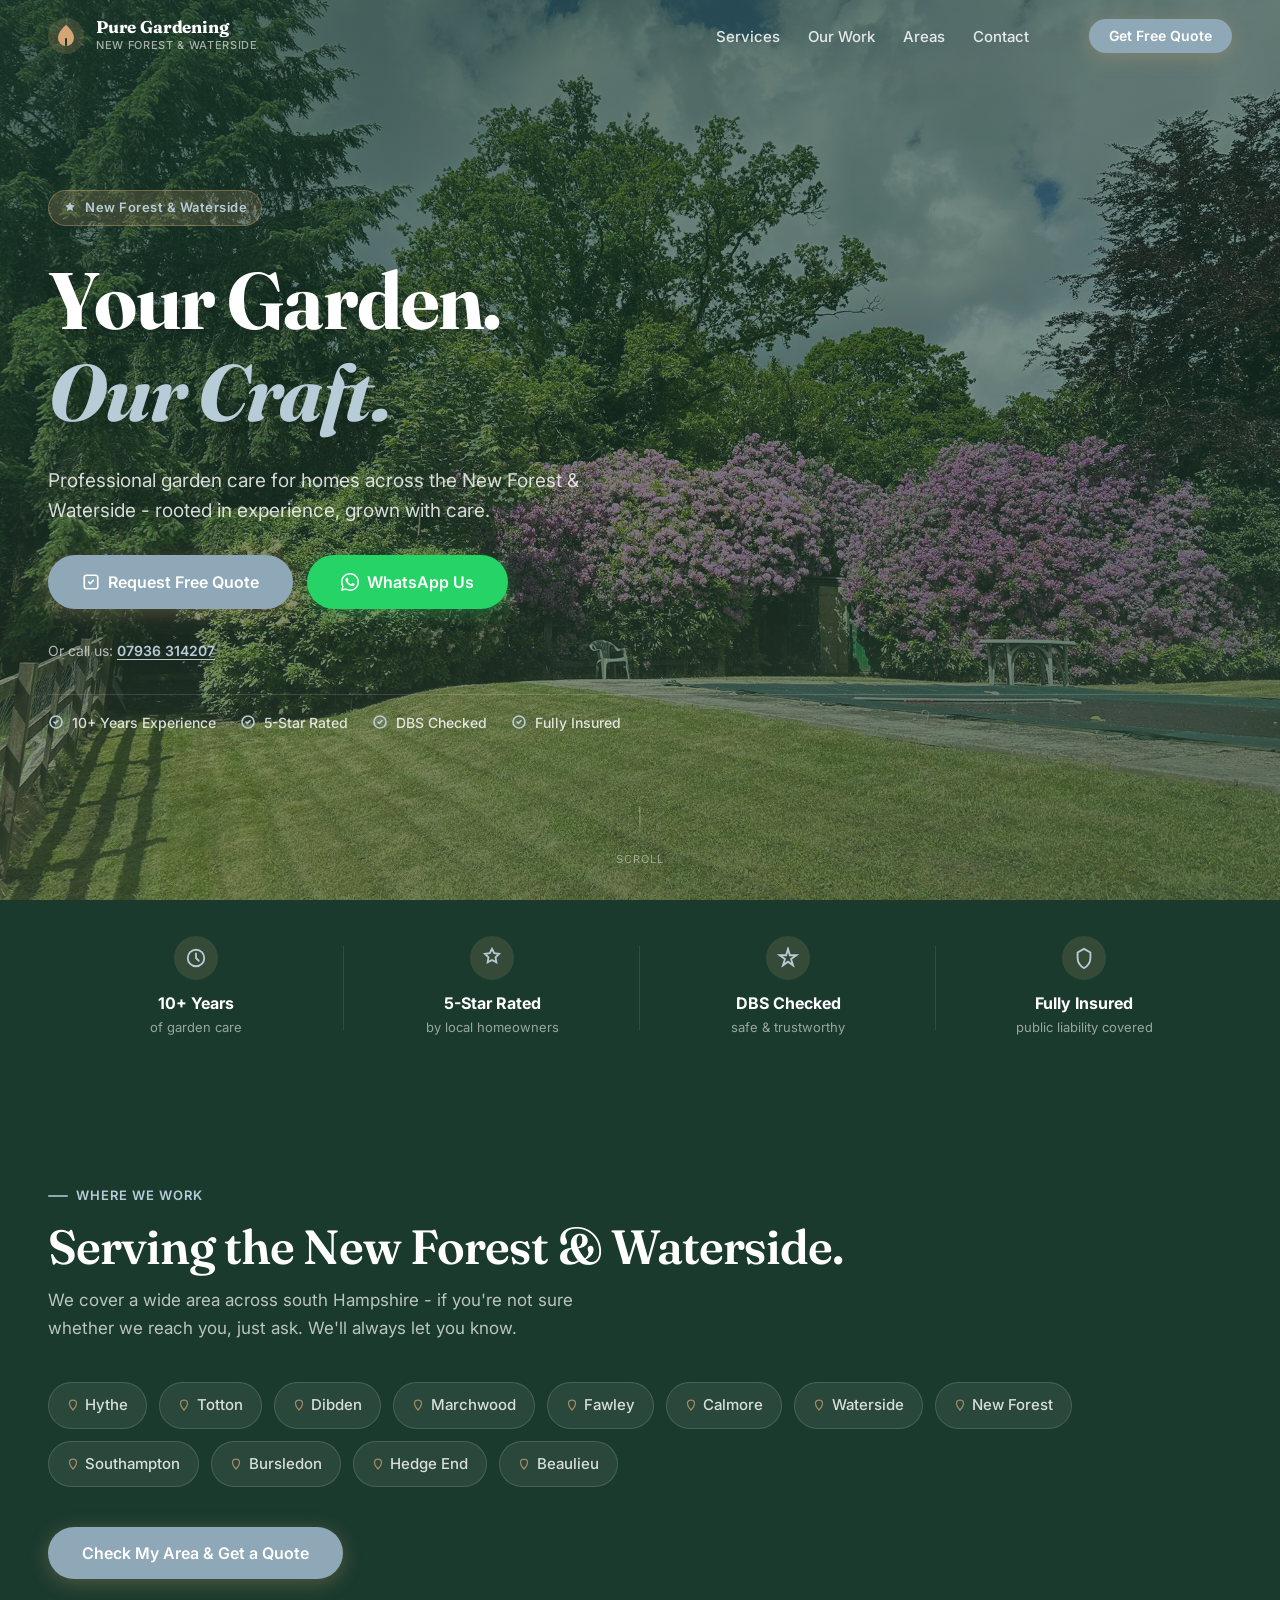
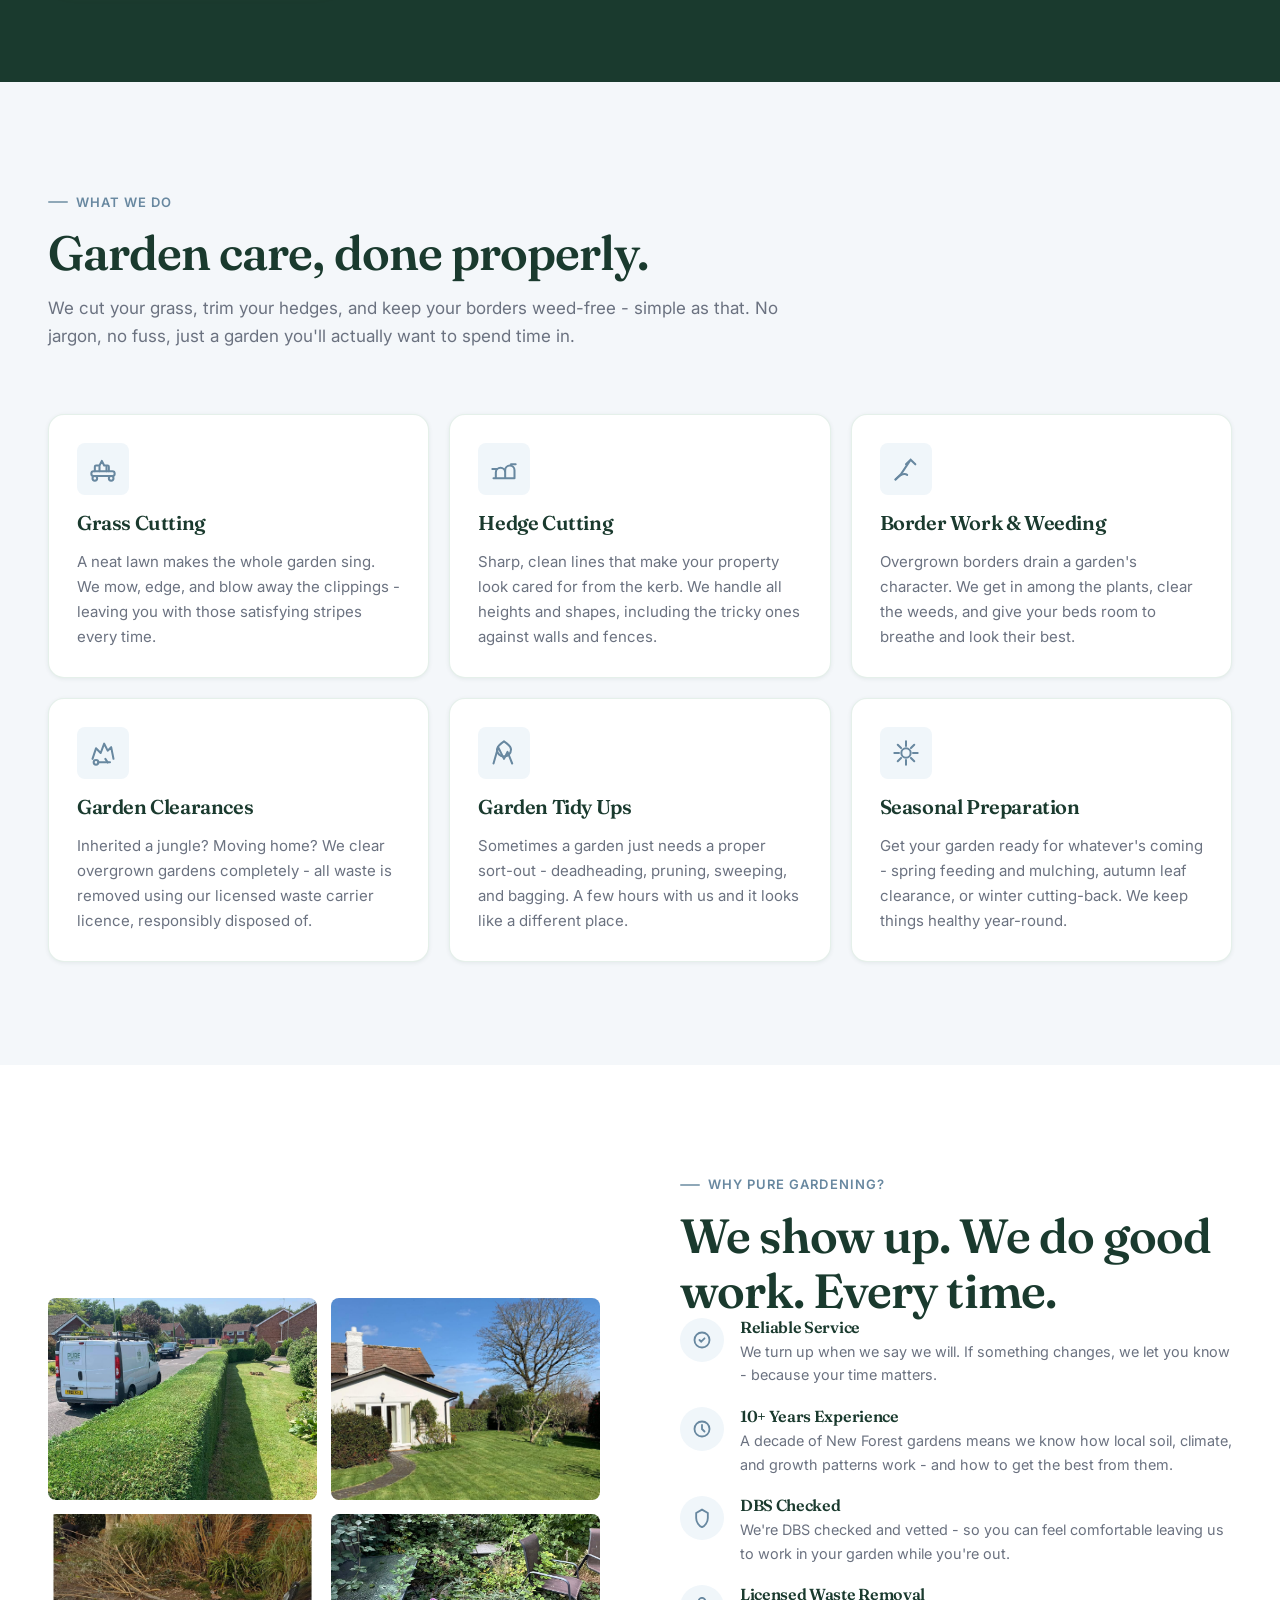
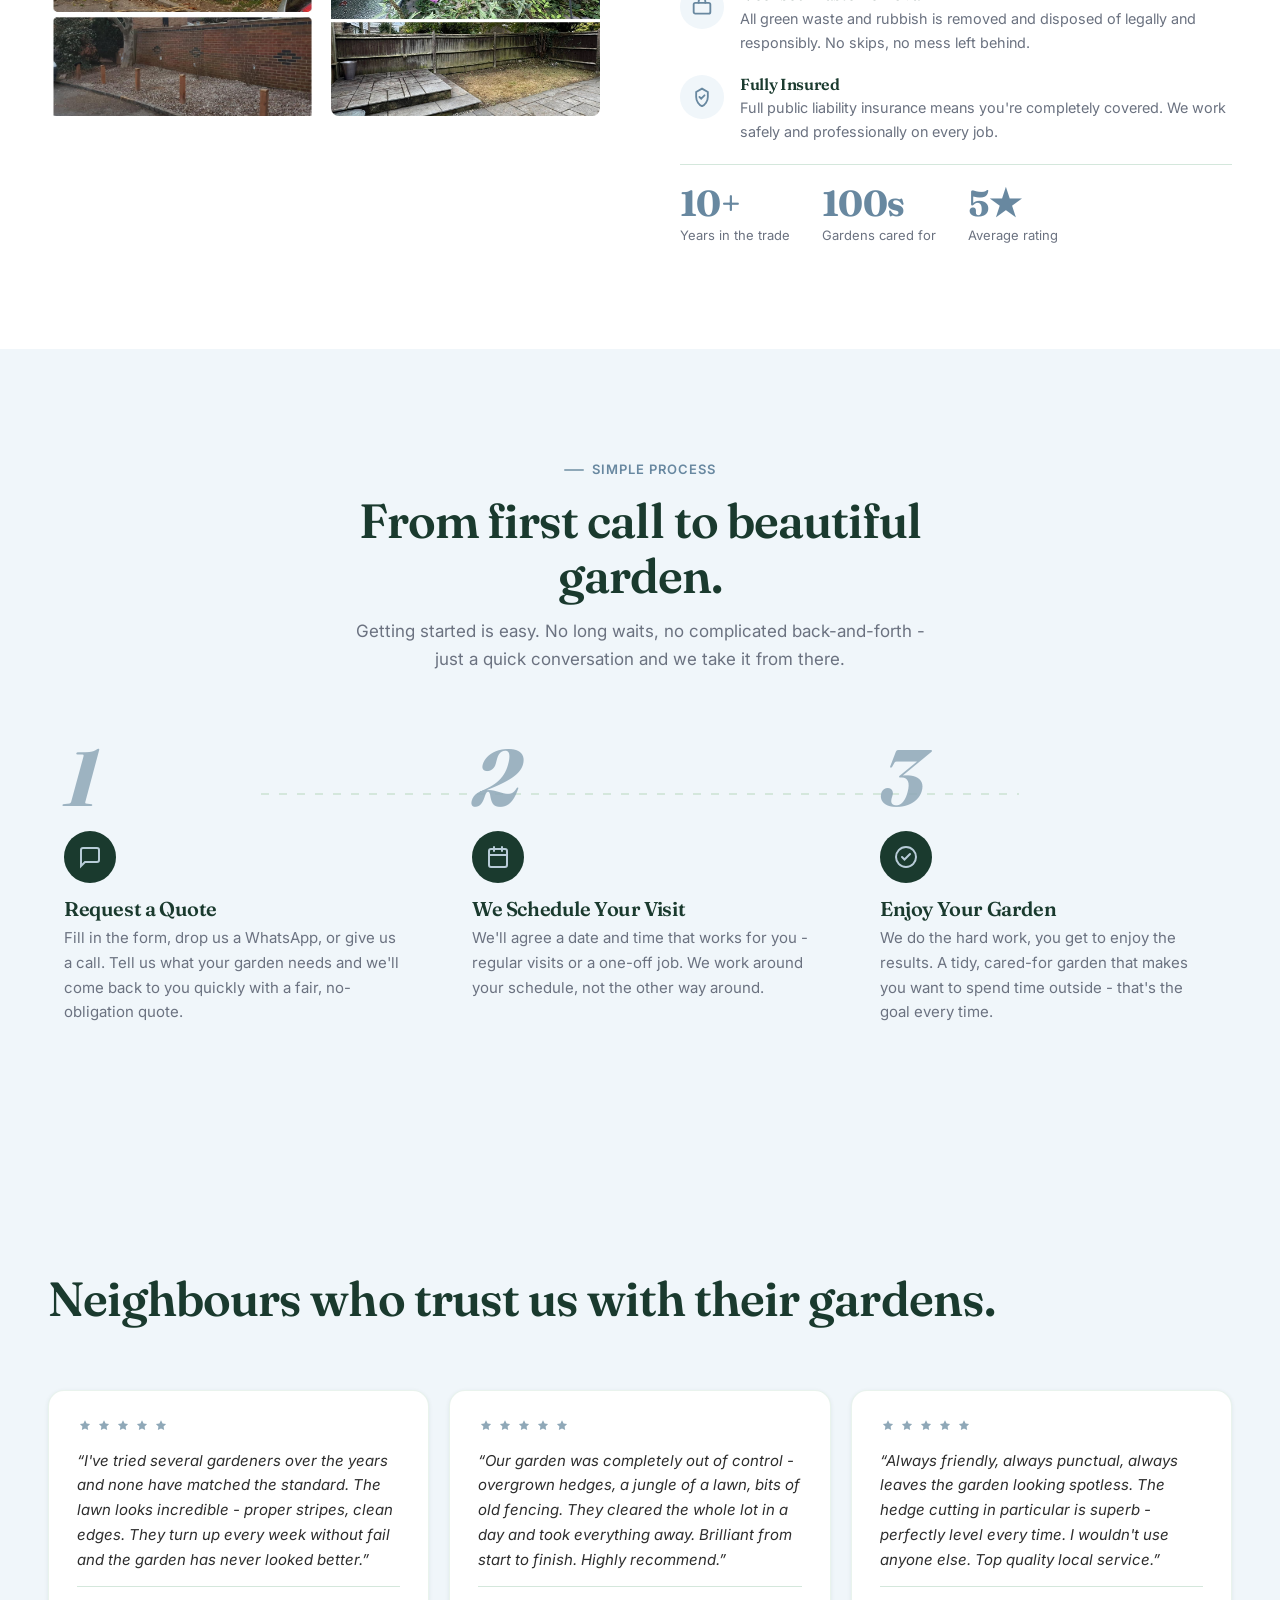
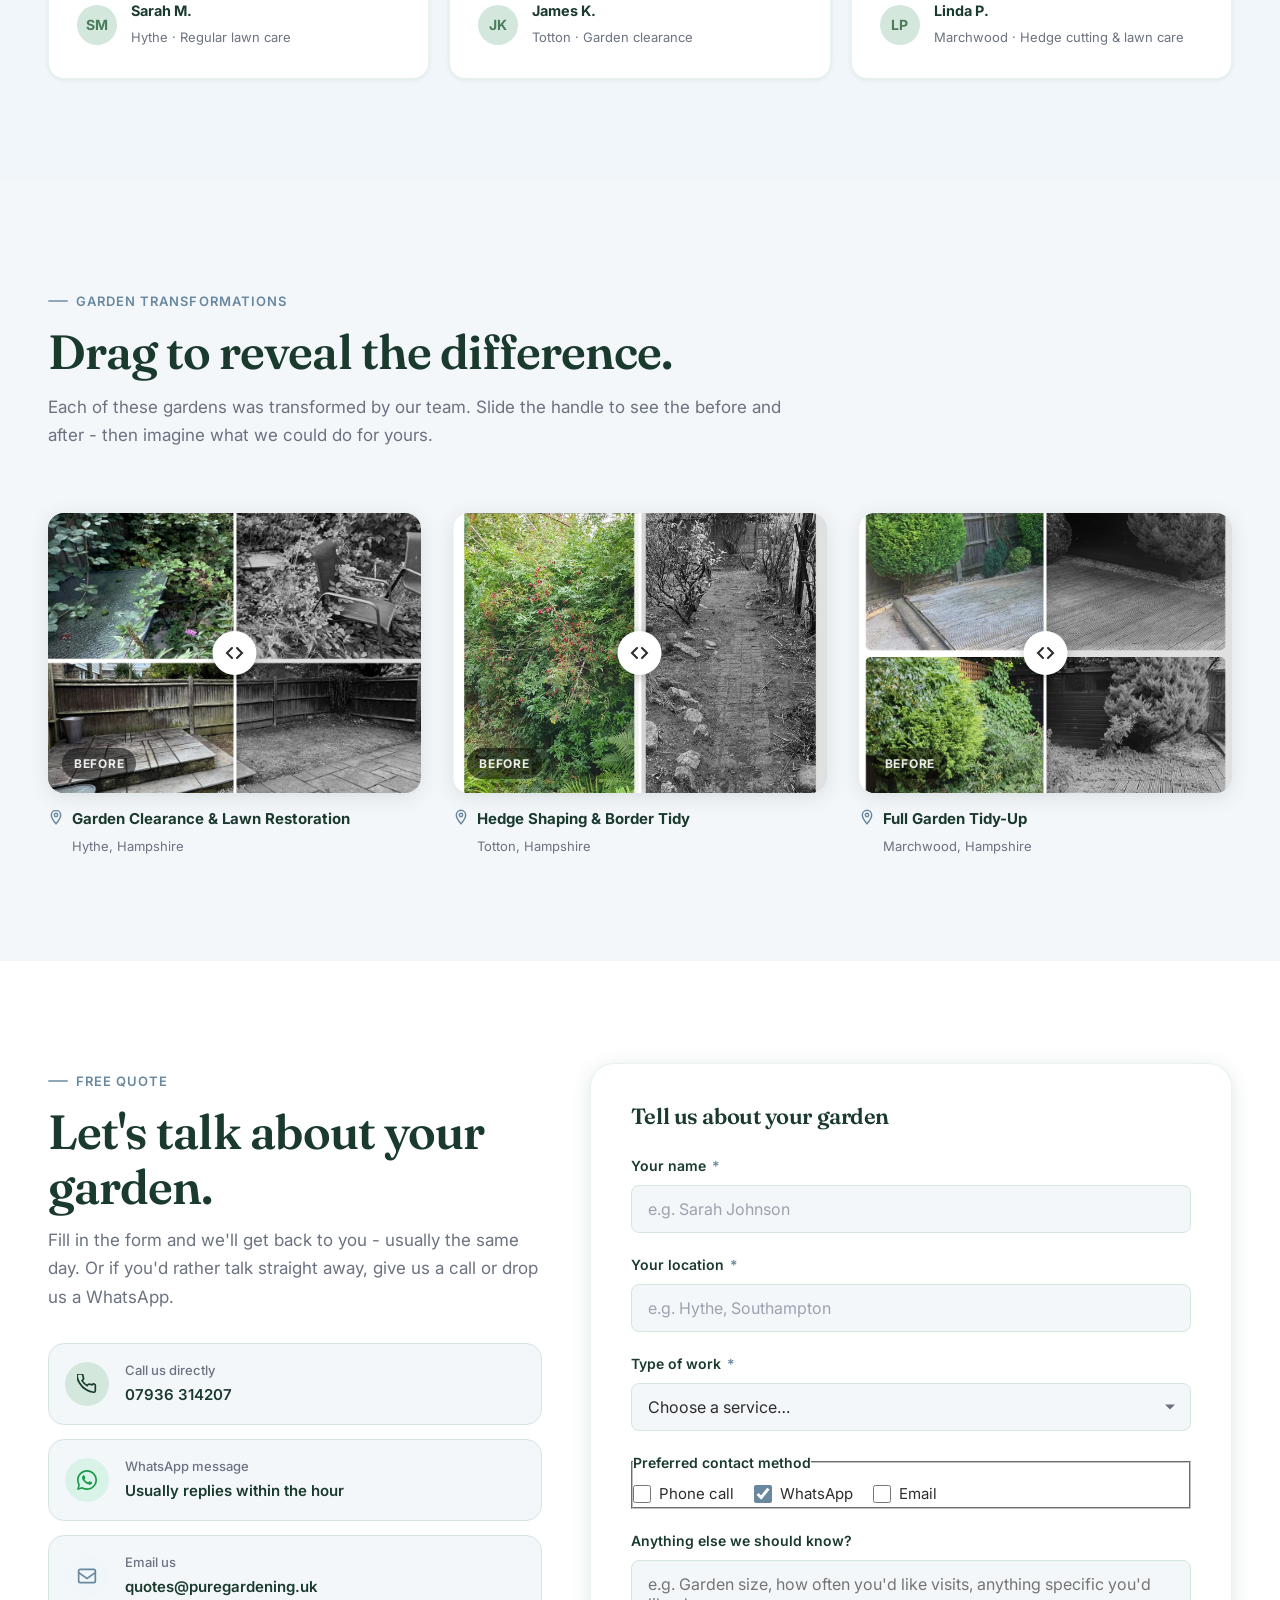
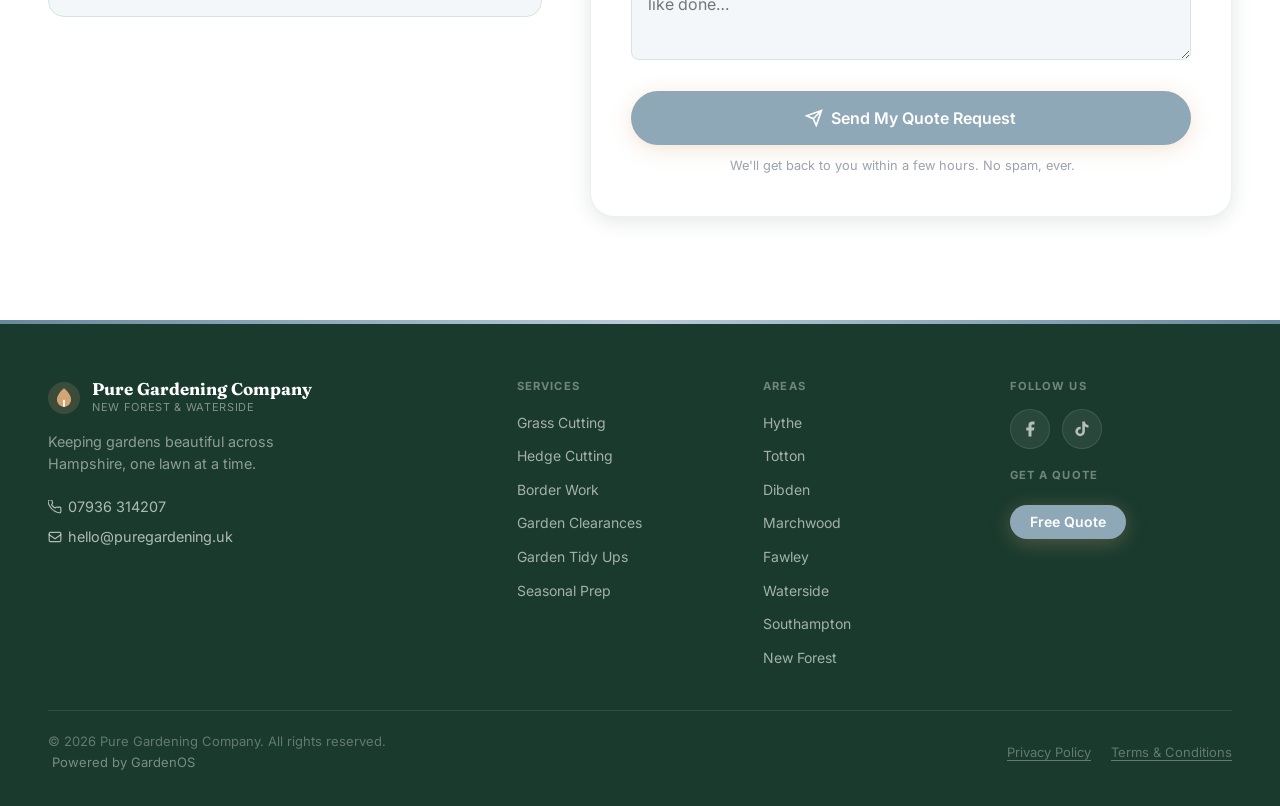
==== commit 04bcbfea: "codex: <summary>" ====
--- a/index.html
+++ b/index.html
@@ -4,7 +4,7 @@
   <meta charset="UTF-8" />
   <meta name="viewport" content="width=device-width, initial-scale=1.0" />
   <title>Pure Gardening Company | Garden Care in New Forest &amp; Waterside</title>
-  <meta name="description" content="Expert garden maintenance for New Forest &amp; Waterside homes. Grass cutting, hedge trimming, garden clearances &amp; more. DBS checked, fully insured. Free quotes — call 07936 314207." />
+  <meta name="description" content="Expert garden maintenance for New Forest &amp; Waterside homes. Grass cutting, hedge trimming, garden clearances &amp; more. DBS checked, fully insured. Free quotes - call 07936 314207." />
 
   <!-- Open Graph -->
   <meta property="og:type"        content="website" />
@@ -45,7 +45,7 @@
     "@context": "https://schema.org",
     "@type": "LocalBusiness",
     "name": "Pure Gardening Company",
-    "description": "Professional garden maintenance for New Forest and Waterside homes — grass cutting, hedge trimming, garden clearances and more.",
+    "description": "Professional garden maintenance for New Forest and Waterside homes - grass cutting, hedge trimming, garden clearances and more.",
     "url": "https://www.puregardening.uk/",
     "telephone": "+447936314207",
     "email": "hello@puregardening.uk",
@@ -80,7 +80,7 @@
 <header id="nav" role="banner">
   <nav class="container" aria-label="Main navigation">
     <!-- Logo -->
-    <a href="#hero" class="nav-logo" aria-label="Pure Gardening Company — home">
+    <a href="#hero" class="nav-logo" aria-label="Pure Gardening Company - home">
       <svg width="36" height="36" viewBox="0 0 36 36" fill="none" aria-hidden="true">
         <circle cx="18" cy="18" r="18" fill="#d4a574" opacity="0.18"/>
         <path d="M18 7C18 7 10 13 10 20a8 8 0 0016 0C26 13 18 7 18 7z" fill="#d4a574"/>
@@ -166,7 +166,6 @@
   <section id="hero" aria-label="Hero">
     <div class="hero-bg">
       <picture>
-        <source srcset="images/lawn-with-stripes.webp" type="image/webp" />
         <img src="images/lawn-with-stripes.jpg" alt="Beautifully striped lawn maintained by Pure Gardening Company" fetchpriority="high" />
       </picture>
     </div>
@@ -182,7 +181,7 @@
 
         <h1 class="hero-headline">Your Garden.<br><em>Our Craft.</em></h1>
 
-        <p class="hero-subline">Professional garden care for homes across the New Forest &amp; Waterside — rooted in experience, grown with care.</p>
+        <p class="hero-subline">Professional garden care for homes across the New Forest &amp; Waterside - rooted in experience, grown with care.</p>
 
         <div class="hero-actions">
           <a href="#contact" class="btn btn--primary btn--lg">
@@ -266,13 +265,77 @@
     </div>
   </section>
 
+  <!-- ── COVERAGE AREA ─────────────────────────────────────── -->
+  <section id="areas" class="section section--forest" aria-labelledby="areas-heading">
+    <div class="container">
+      <span class="section-label reveal" style="color:var(--amber-light)">Where We Work</span>
+      <h2 id="areas-heading" class="reveal delay-1" style="color:var(--white)">Serving the New Forest &amp; Waterside.</h2>
+      <p class="areas-lead reveal delay-2">We cover a wide area across south Hampshire - if you're not sure whether we reach you, just ask. We'll always let you know.</p>
+
+      <div class="areas-cloud reveal delay-2" role="list" aria-label="Areas we serve">
+        <span class="area-tag" role="listitem">
+          <svg width="12" height="12" viewBox="0 0 24 24" fill="none" stroke="currentColor" stroke-width="2.5" stroke-linecap="round" aria-hidden="true"><path d="M12 2C8.13 2 5 5.13 5 9c0 5.25 7 13 7 13s7-7.75 7-13c0-3.87-3.13-7-7-7z"/></svg>
+          Hythe
+        </span>
+        <span class="area-tag" role="listitem">
+          <svg width="12" height="12" viewBox="0 0 24 24" fill="none" stroke="currentColor" stroke-width="2.5" stroke-linecap="round" aria-hidden="true"><path d="M12 2C8.13 2 5 5.13 5 9c0 5.25 7 13 7 13s7-7.75 7-13c0-3.87-3.13-7-7-7z"/></svg>
+          Totton
+        </span>
+        <span class="area-tag" role="listitem">
+          <svg width="12" height="12" viewBox="0 0 24 24" fill="none" stroke="currentColor" stroke-width="2.5" stroke-linecap="round" aria-hidden="true"><path d="M12 2C8.13 2 5 5.13 5 9c0 5.25 7 13 7 13s7-7.75 7-13c0-3.87-3.13-7-7-7z"/></svg>
+          Dibden
+        </span>
+        <span class="area-tag" role="listitem">
+          <svg width="12" height="12" viewBox="0 0 24 24" fill="none" stroke="currentColor" stroke-width="2.5" stroke-linecap="round" aria-hidden="true"><path d="M12 2C8.13 2 5 5.13 5 9c0 5.25 7 13 7 13s7-7.75 7-13c0-3.87-3.13-7-7-7z"/></svg>
+          Marchwood
+        </span>
+        <span class="area-tag" role="listitem">
+          <svg width="12" height="12" viewBox="0 0 24 24" fill="none" stroke="currentColor" stroke-width="2.5" stroke-linecap="round" aria-hidden="true"><path d="M12 2C8.13 2 5 5.13 5 9c0 5.25 7 13 7 13s7-7.75 7-13c0-3.87-3.13-7-7-7z"/></svg>
+          Fawley
+        </span>
+        <span class="area-tag" role="listitem">
+          <svg width="12" height="12" viewBox="0 0 24 24" fill="none" stroke="currentColor" stroke-width="2.5" stroke-linecap="round" aria-hidden="true"><path d="M12 2C8.13 2 5 5.13 5 9c0 5.25 7 13 7 13s7-7.75 7-13c0-3.87-3.13-7-7-7z"/></svg>
+          Calmore
+        </span>
+        <span class="area-tag" role="listitem">
+          <svg width="12" height="12" viewBox="0 0 24 24" fill="none" stroke="currentColor" stroke-width="2.5" stroke-linecap="round" aria-hidden="true"><path d="M12 2C8.13 2 5 5.13 5 9c0 5.25 7 13 7 13s7-7.75 7-13c0-3.87-3.13-7-7-7z"/></svg>
+          Waterside
+        </span>
+        <span class="area-tag" role="listitem">
+          <svg width="12" height="12" viewBox="0 0 24 24" fill="none" stroke="currentColor" stroke-width="2.5" stroke-linecap="round" aria-hidden="true"><path d="M12 2C8.13 2 5 5.13 5 9c0 5.25 7 13 7 13s7-7.75 7-13c0-3.87-3.13-7-7-7z"/></svg>
+          New Forest
+        </span>
+        <span class="area-tag" role="listitem">
+          <svg width="12" height="12" viewBox="0 0 24 24" fill="none" stroke="currentColor" stroke-width="2.5" stroke-linecap="round" aria-hidden="true"><path d="M12 2C8.13 2 5 5.13 5 9c0 5.25 7 13 7 13s7-7.75 7-13c0-3.87-3.13-7-7-7z"/></svg>
+          Southampton
+        </span>
+        <span class="area-tag" role="listitem">
+          <svg width="12" height="12" viewBox="0 0 24 24" fill="none" stroke="currentColor" stroke-width="2.5" stroke-linecap="round" aria-hidden="true"><path d="M12 2C8.13 2 5 5.13 5 9c0 5.25 7 13 7 13s7-7.75 7-13c0-3.87-3.13-7-7-7z"/></svg>
+          Bursledon
+        </span>
+        <span class="area-tag" role="listitem">
+          <svg width="12" height="12" viewBox="0 0 24 24" fill="none" stroke="currentColor" stroke-width="2.5" stroke-linecap="round" aria-hidden="true"><path d="M12 2C8.13 2 5 5.13 5 9c0 5.25 7 13 7 13s7-7.75 7-13c0-3.87-3.13-7-7-7z"/></svg>
+          Hedge End
+        </span>
+        <span class="area-tag" role="listitem">
+          <svg width="12" height="12" viewBox="0 0 24 24" fill="none" stroke="currentColor" stroke-width="2.5" stroke-linecap="round" aria-hidden="true"><path d="M12 2C8.13 2 5 5.13 5 9c0 5.25 7 13 7 13s7-7.75 7-13c0-3.87-3.13-7-7-7z"/></svg>
+          Beaulieu
+        </span>
+      </div>
+
+      <div class="reveal delay-3">
+        <a href="#contact" class="btn btn--primary btn--lg">Check My Area &amp; Get a Quote</a>
+      </div>
+    </div>
+  </section>
+
   <!-- ── SERVICES ──────────────────────────────────────────── -->
   <section id="services" class="section section--cream" aria-labelledby="services-heading">
     <div class="container">
       <header class="section-header">
         <span class="section-label">What We Do</span>
         <h2 id="services-heading" class="reveal">Garden care, done properly.</h2>
-        <p class="reveal delay-1">We cut your grass, trim your hedges, and keep your borders weed-free — simple as that. No jargon, no fuss, just a garden you'll actually want to spend time in.</p>
+        <p class="reveal delay-1">We cut your grass, trim your hedges, and keep your borders weed-free - simple as that. No jargon, no fuss, just a garden you'll actually want to spend time in.</p>
       </header>
 
       <div class="services-grid">
@@ -287,7 +350,7 @@
             </svg>
           </div>
           <h3>Grass Cutting</h3>
-          <p>A neat lawn makes the whole garden sing. We mow, edge, and blow away the clippings — leaving you with those satisfying stripes every time.</p>
+          <p>A neat lawn makes the whole garden sing. We mow, edge, and blow away the clippings - leaving you with those satisfying stripes every time.</p>
         </article>
 
         <!-- Hedge Cutting -->
@@ -324,7 +387,7 @@
             </svg>
           </div>
           <h3>Garden Clearances</h3>
-          <p>Inherited a jungle? Moving home? We clear overgrown gardens completely — all waste is removed using our licensed waste carrier licence, responsibly disposed of.</p>
+          <p>Inherited a jungle? Moving home? We clear overgrown gardens completely - all waste is removed using our licensed waste carrier licence, responsibly disposed of.</p>
         </article>
 
         <!-- Garden Tidy Ups -->
@@ -336,7 +399,7 @@
             </svg>
           </div>
           <h3>Garden Tidy Ups</h3>
-          <p>Sometimes a garden just needs a proper sort-out — deadheading, pruning, sweeping, and bagging. A few hours with us and it looks like a different place.</p>
+          <p>Sometimes a garden just needs a proper sort-out - deadheading, pruning, sweeping, and bagging. A few hours with us and it looks like a different place.</p>
         </article>
 
         <!-- Seasonal Preparation -->
@@ -348,7 +411,7 @@
             </svg>
           </div>
           <h3>Seasonal Preparation</h3>
-          <p>Get your garden ready for whatever's coming — spring feeding and mulching, autumn leaf clearance, or winter cutting-back. We keep things healthy year-round.</p>
+          <p>Get your garden ready for whatever's coming - spring feeding and mulching, autumn leaf clearance, or winter cutting-back. We keep things healthy year-round.</p>
         </article>
       </div>
     </div>
@@ -362,25 +425,21 @@
         <div class="why-mosaic reveal" aria-hidden="true">
           <div class="why-mosaic-img">
             <picture>
-              <source srcset="images/van.webp" type="image/webp"/>
               <img src="images/van.jpg" alt="Pure Gardening branded van" loading="lazy" decoding="async"/>
             </picture>
           </div>
           <div class="why-mosaic-img">
             <picture>
-              <source srcset="images/stripes.webp" type="image/webp"/>
               <img src="images/stripes.jpg" alt="Precision lawn stripes" loading="lazy" decoding="async"/>
             </picture>
           </div>
           <div class="why-mosaic-img">
             <picture>
-              <source srcset="images/landscaping.webp" type="image/webp"/>
               <img src="images/landscaping.jpg" alt="Garden landscaping work" loading="lazy" decoding="async"/>
             </picture>
           </div>
           <div class="why-mosaic-img">
             <picture>
-              <source srcset="images/before-after-1.webp" type="image/webp"/>
               <img src="images/before-after-1.jpg" alt="Garden transformation" loading="lazy" decoding="async"/>
             </picture>
           </div>
@@ -398,7 +457,7 @@
               </div>
               <div class="why-feature-body">
                 <h4>Reliable Service</h4>
-                <p>We turn up when we say we will. If something changes, we let you know — because your time matters.</p>
+                <p>We turn up when we say we will. If something changes, we let you know - because your time matters.</p>
               </div>
             </div>
             <div class="why-feature reveal delay-2">
@@ -407,7 +466,7 @@
               </div>
               <div class="why-feature-body">
                 <h4>10+ Years Experience</h4>
-                <p>A decade of New Forest gardens means we know how local soil, climate, and growth patterns work — and how to get the best from them.</p>
+                <p>A decade of New Forest gardens means we know how local soil, climate, and growth patterns work - and how to get the best from them.</p>
               </div>
             </div>
             <div class="why-feature reveal delay-3">
@@ -416,7 +475,7 @@
               </div>
               <div class="why-feature-body">
                 <h4>DBS Checked</h4>
-                <p>We're DBS checked and vetted — so you can feel comfortable leaving us to work in your garden while you're out.</p>
+                <p>We're DBS checked and vetted - so you can feel comfortable leaving us to work in your garden while you're out.</p>
               </div>
             </div>
             <div class="why-feature reveal delay-4">
@@ -464,7 +523,7 @@
       <header class="section-header" style="text-align:center;max-width:600px;margin-inline:auto">
         <span class="section-label reveal">Simple Process</span>
         <h2 id="hiw-heading" class="reveal delay-1">From first call to beautiful garden.</h2>
-        <p class="reveal delay-2">Getting started is easy. No long waits, no complicated back-and-forth — just a quick conversation and we take it from there.</p>
+        <p class="reveal delay-2">Getting started is easy. No long waits, no complicated back-and-forth - just a quick conversation and we take it from there.</p>
       </header>
 
       <div class="steps-grid">
@@ -486,7 +545,7 @@
           </div>
           <div class="step-content">
             <h3>We Schedule Your Visit</h3>
-            <p>We'll agree a date and time that works for you — regular visits or a one-off job. We work around your schedule, not the other way around.</p>
+            <p>We'll agree a date and time that works for you - regular visits or a one-off job. We work around your schedule, not the other way around.</p>
           </div>
         </div>
 
@@ -497,38 +556,7 @@
           </div>
           <div class="step-content">
             <h3>Enjoy Your Garden</h3>
-            <p>We do the hard work, you get to enjoy the results. A tidy, cared-for garden that makes you want to spend time outside — that's the goal every time.</p>
-          </div>
-        </div>
-      </div>
-    </div>
-  </section>
-
-  <!-- ── MEET THE GARDENER ─────────────────────────────────── -->
-  <section id="meet-the-gardener" class="section section--white" aria-labelledby="meet-heading">
-    <div class="container">
-      <div class="meet-grid">
-        <div class="meet-photo reveal">
-          <!-- Placeholder until real photo is provided -->
-          <div class="meet-photo-placeholder">
-            <svg width="64" height="64" viewBox="0 0 64 64" fill="none" aria-hidden="true">
-              <circle cx="32" cy="24" r="14" stroke="#7fa893" stroke-width="2"/>
-              <path d="M8 56c0-13.3 10.7-24 24-24s24 10.7 24 24" stroke="#7fa893" stroke-width="2" stroke-linecap="round"/>
-            </svg>
-            <span style="font-size:0.875rem">Founder photo coming soon</span>
-          </div>
-        </div>
-
-        <div class="meet-content">
-          <span class="section-label reveal">The Person Behind the Work</span>
-          <h2 id="meet-heading" class="reveal delay-1">A local gardener who takes pride in every lawn.</h2>
-          <blockquote class="reveal delay-2">
-            "I started Pure Gardening because I genuinely love being outside, working with my hands, and seeing the difference a well-kept garden makes to a home. The New Forest is a beautiful part of the world — it deserves beautiful gardens."
-          </blockquote>
-          <p class="reveal delay-3">With over a decade spent caring for gardens across Hythe, Totton, Marchwood and beyond, we know these local conditions inside out. Every customer gets the same attention to detail — whether it's a quick weekly mow or a full seasonal transformation.</p>
-          <div class="meet-signature reveal delay-4">— Pure Gardening Company</div>
-          <div style="margin-top:1.5rem" class="reveal delay-5">
-            <a href="#contact" class="btn btn--forest">Work With Us</a>
+            <p>We do the hard work, you get to enjoy the results. A tidy, cared-for garden that makes you want to spend time outside - that's the goal every time.</p>
           </div>
         </div>
       </div>
@@ -552,7 +580,7 @@
             <svg width="16" height="16" viewBox="0 0 24 24" fill="currentColor" aria-hidden="true"><path d="M12 2l2.4 4.8 5.3.8-3.85 3.75.91 5.32L12 14.1l-4.76 2.55.91-5.32L4.3 7.6l5.3-.8z"/></svg>
             <svg width="16" height="16" viewBox="0 0 24 24" fill="currentColor" aria-hidden="true"><path d="M12 2l2.4 4.8 5.3.8-3.85 3.75.91 5.32L12 14.1l-4.76 2.55.91-5.32L4.3 7.6l5.3-.8z"/></svg>
           </div>
-          <p class="testimonial-quote">I've tried several gardeners over the years and none have matched the standard. The lawn looks incredible — proper stripes, clean edges. They turn up every week without fail and the garden has never looked better.</p>
+          <p class="testimonial-quote">I've tried several gardeners over the years and none have matched the standard. The lawn looks incredible - proper stripes, clean edges. They turn up every week without fail and the garden has never looked better.</p>
           <div class="testimonial-footer">
             <div class="testimonial-avatar" aria-hidden="true">SM</div>
             <div class="testimonial-meta">
@@ -570,7 +598,7 @@
             <svg width="16" height="16" viewBox="0 0 24 24" fill="currentColor" aria-hidden="true"><path d="M12 2l2.4 4.8 5.3.8-3.85 3.75.91 5.32L12 14.1l-4.76 2.55.91-5.32L4.3 7.6l5.3-.8z"/></svg>
             <svg width="16" height="16" viewBox="0 0 24 24" fill="currentColor" aria-hidden="true"><path d="M12 2l2.4 4.8 5.3.8-3.85 3.75.91 5.32L12 14.1l-4.76 2.55.91-5.32L4.3 7.6l5.3-.8z"/></svg>
           </div>
-          <p class="testimonial-quote">Our garden was completely out of control — overgrown hedges, a jungle of a lawn, bits of old fencing. They cleared the whole lot in a day and took everything away. Brilliant from start to finish. Highly recommend.</p>
+          <p class="testimonial-quote">Our garden was completely out of control - overgrown hedges, a jungle of a lawn, bits of old fencing. They cleared the whole lot in a day and took everything away. Brilliant from start to finish. Highly recommend.</p>
           <div class="testimonial-footer">
             <div class="testimonial-avatar" aria-hidden="true">JK</div>
             <div class="testimonial-meta">
@@ -588,7 +616,7 @@
             <svg width="16" height="16" viewBox="0 0 24 24" fill="currentColor" aria-hidden="true"><path d="M12 2l2.4 4.8 5.3.8-3.85 3.75.91 5.32L12 14.1l-4.76 2.55.91-5.32L4.3 7.6l5.3-.8z"/></svg>
             <svg width="16" height="16" viewBox="0 0 24 24" fill="currentColor" aria-hidden="true"><path d="M12 2l2.4 4.8 5.3.8-3.85 3.75.91 5.32L12 14.1l-4.76 2.55.91-5.32L4.3 7.6l5.3-.8z"/></svg>
           </div>
-          <p class="testimonial-quote">Always friendly, always punctual, always leaves the garden looking spotless. The hedge cutting in particular is superb — perfectly level every time. I wouldn't use anyone else. Top quality local service.</p>
+          <p class="testimonial-quote">Always friendly, always punctual, always leaves the garden looking spotless. The hedge cutting in particular is superb - perfectly level every time. I wouldn't use anyone else. Top quality local service.</p>
           <div class="testimonial-footer">
             <div class="testimonial-avatar" aria-hidden="true">LP</div>
             <div class="testimonial-meta">
@@ -607,7 +635,7 @@
       <header class="section-header ba-section-intro">
         <span class="section-label reveal">Garden Transformations</span>
         <h2 id="portfolio-heading" class="reveal delay-1">Drag to reveal the difference.</h2>
-        <p class="reveal delay-2">Each of these gardens was transformed by our team. Slide the handle to see the before and after — then imagine what we could do for yours.</p>
+        <p class="reveal delay-2">Each of these gardens was transformed by our team. Slide the handle to see the before and after - then imagine what we could do for yours.</p>
       </header>
 
       <div class="ba-grid">
@@ -616,14 +644,12 @@
           <div class="ba-slider-wrap" data-slider role="img" aria-label="Before and after: garden clearance and lawn restoration in Hythe">
             <div class="ba-before">
               <picture>
-                <source srcset="images/before-after-1.webp" type="image/webp"/>
                 <img src="images/before-after-1.jpg" alt="Garden before clearance" loading="lazy" decoding="async"/>
               </picture>
               <span class="ba-label">Before</span>
             </div>
             <div class="ba-after">
               <picture>
-                <source srcset="images/before-after-1.webp" type="image/webp"/>
                 <img src="images/before-after-1.jpg" alt="Garden after clearance and restoration" loading="lazy" decoding="async"/>
               </picture>
               <span class="ba-label">After</span>
@@ -648,14 +674,12 @@
           <div class="ba-slider-wrap" data-slider role="img" aria-label="Before and after: hedge shaping and border tidy in Totton">
             <div class="ba-before">
               <picture>
-                <source srcset="images/before-after-2.webp" type="image/webp"/>
                 <img src="images/before-after-2.jpg" alt="Hedge before shaping" loading="lazy" decoding="async"/>
               </picture>
               <span class="ba-label">Before</span>
             </div>
             <div class="ba-after">
               <picture>
-                <source srcset="images/before-after-2.webp" type="image/webp"/>
                 <img src="images/before-after-2.jpg" alt="Hedge after shaping and border tidy" loading="lazy" decoding="async"/>
               </picture>
               <span class="ba-label">After</span>
@@ -680,14 +704,12 @@
           <div class="ba-slider-wrap" data-slider role="img" aria-label="Before and after: full garden tidy in Marchwood">
             <div class="ba-before">
               <picture>
-                <source srcset="images/before-after-3.webp" type="image/webp"/>
                 <img src="images/before-after-3.jpg" alt="Garden before tidy up" loading="lazy" decoding="async"/>
               </picture>
               <span class="ba-label">Before</span>
             </div>
             <div class="ba-after">
               <picture>
-                <source srcset="images/before-after-3.webp" type="image/webp"/>
                 <img src="images/before-after-3.jpg" alt="Garden after full tidy up" loading="lazy" decoding="async"/>
               </picture>
               <span class="ba-label">After</span>
@@ -706,70 +728,6 @@
             </div>
           </div>
         </div>
-      </div>
-    </div>
-  </section>
-
-  <!-- ── COVERAGE AREA ─────────────────────────────────────── -->
-  <section id="areas" class="section section--forest" aria-labelledby="areas-heading">
-    <div class="container">
-      <span class="section-label reveal" style="color:var(--amber-light)">Where We Work</span>
-      <h2 id="areas-heading" class="reveal delay-1" style="color:var(--white)">Serving the New Forest &amp; Waterside.</h2>
-      <p class="areas-lead reveal delay-2">We cover a wide area across south Hampshire — if you're not sure whether we reach you, just ask. We'll always let you know.</p>
-
-      <div class="areas-cloud reveal delay-2" role="list" aria-label="Areas we serve">
-        <span class="area-tag" role="listitem">
-          <svg width="12" height="12" viewBox="0 0 24 24" fill="none" stroke="currentColor" stroke-width="2.5" stroke-linecap="round" aria-hidden="true"><path d="M12 2C8.13 2 5 5.13 5 9c0 5.25 7 13 7 13s7-7.75 7-13c0-3.87-3.13-7-7-7z"/></svg>
-          Hythe
-        </span>
-        <span class="area-tag" role="listitem">
-          <svg width="12" height="12" viewBox="0 0 24 24" fill="none" stroke="currentColor" stroke-width="2.5" stroke-linecap="round" aria-hidden="true"><path d="M12 2C8.13 2 5 5.13 5 9c0 5.25 7 13 7 13s7-7.75 7-13c0-3.87-3.13-7-7-7z"/></svg>
-          Totton
-        </span>
-        <span class="area-tag" role="listitem">
-          <svg width="12" height="12" viewBox="0 0 24 24" fill="none" stroke="currentColor" stroke-width="2.5" stroke-linecap="round" aria-hidden="true"><path d="M12 2C8.13 2 5 5.13 5 9c0 5.25 7 13 7 13s7-7.75 7-13c0-3.87-3.13-7-7-7z"/></svg>
-          Dibden
-        </span>
-        <span class="area-tag" role="listitem">
-          <svg width="12" height="12" viewBox="0 0 24 24" fill="none" stroke="currentColor" stroke-width="2.5" stroke-linecap="round" aria-hidden="true"><path d="M12 2C8.13 2 5 5.13 5 9c0 5.25 7 13 7 13s7-7.75 7-13c0-3.87-3.13-7-7-7z"/></svg>
-          Marchwood
-        </span>
-        <span class="area-tag" role="listitem">
-          <svg width="12" height="12" viewBox="0 0 24 24" fill="none" stroke="currentColor" stroke-width="2.5" stroke-linecap="round" aria-hidden="true"><path d="M12 2C8.13 2 5 5.13 5 9c0 5.25 7 13 7 13s7-7.75 7-13c0-3.87-3.13-7-7-7z"/></svg>
-          Fawley
-        </span>
-        <span class="area-tag" role="listitem">
-          <svg width="12" height="12" viewBox="0 0 24 24" fill="none" stroke="currentColor" stroke-width="2.5" stroke-linecap="round" aria-hidden="true"><path d="M12 2C8.13 2 5 5.13 5 9c0 5.25 7 13 7 13s7-7.75 7-13c0-3.87-3.13-7-7-7z"/></svg>
-          Calmore
-        </span>
-        <span class="area-tag" role="listitem">
-          <svg width="12" height="12" viewBox="0 0 24 24" fill="none" stroke="currentColor" stroke-width="2.5" stroke-linecap="round" aria-hidden="true"><path d="M12 2C8.13 2 5 5.13 5 9c0 5.25 7 13 7 13s7-7.75 7-13c0-3.87-3.13-7-7-7z"/></svg>
-          Waterside
-        </span>
-        <span class="area-tag" role="listitem">
-          <svg width="12" height="12" viewBox="0 0 24 24" fill="none" stroke="currentColor" stroke-width="2.5" stroke-linecap="round" aria-hidden="true"><path d="M12 2C8.13 2 5 5.13 5 9c0 5.25 7 13 7 13s7-7.75 7-13c0-3.87-3.13-7-7-7z"/></svg>
-          New Forest
-        </span>
-        <span class="area-tag" role="listitem">
-          <svg width="12" height="12" viewBox="0 0 24 24" fill="none" stroke="currentColor" stroke-width="2.5" stroke-linecap="round" aria-hidden="true"><path d="M12 2C8.13 2 5 5.13 5 9c0 5.25 7 13 7 13s7-7.75 7-13c0-3.87-3.13-7-7-7z"/></svg>
-          Southampton
-        </span>
-        <span class="area-tag" role="listitem">
-          <svg width="12" height="12" viewBox="0 0 24 24" fill="none" stroke="currentColor" stroke-width="2.5" stroke-linecap="round" aria-hidden="true"><path d="M12 2C8.13 2 5 5.13 5 9c0 5.25 7 13 7 13s7-7.75 7-13c0-3.87-3.13-7-7-7z"/></svg>
-          Bursledon
-        </span>
-        <span class="area-tag" role="listitem">
-          <svg width="12" height="12" viewBox="0 0 24 24" fill="none" stroke="currentColor" stroke-width="2.5" stroke-linecap="round" aria-hidden="true"><path d="M12 2C8.13 2 5 5.13 5 9c0 5.25 7 13 7 13s7-7.75 7-13c0-3.87-3.13-7-7-7z"/></svg>
-          Hedge End
-        </span>
-        <span class="area-tag" role="listitem">
-          <svg width="12" height="12" viewBox="0 0 24 24" fill="none" stroke="currentColor" stroke-width="2.5" stroke-linecap="round" aria-hidden="true"><path d="M12 2C8.13 2 5 5.13 5 9c0 5.25 7 13 7 13s7-7.75 7-13c0-3.87-3.13-7-7-7z"/></svg>
-          Beaulieu
-        </span>
-      </div>
-
-      <div class="reveal delay-3">
-        <a href="#contact" class="btn btn--primary btn--lg">Check My Area &amp; Get a Quote</a>
       </div>
     </div>
   </section>
@@ -782,7 +740,7 @@
         <div class="contact-sidebar">
           <span class="section-label reveal">Free Quote</span>
           <h2 id="contact-heading" class="reveal delay-1">Let's talk about your garden.</h2>
-          <p class="reveal delay-2">Fill in the form and we'll get back to you — usually the same day. Or if you'd rather talk straight away, give us a call or drop us a WhatsApp.</p>
+          <p class="reveal delay-2">Fill in the form and we'll get back to you - usually the same day. Or if you'd rather talk straight away, give us a call or drop us a WhatsApp.</p>
 
           <div class="contact-options reveal delay-2">
             <a href="tel:+447936314207" class="contact-option">
@@ -846,7 +804,7 @@
                   <option value="tidy-up">Garden Tidy Up</option>
                   <option value="seasonal">Seasonal Preparation</option>
                   <option value="multiple">Multiple Services</option>
-                  <option value="not-sure">Not Sure — Happy to Advise</option>
+                  <option value="not-sure">Not Sure - Happy to Advise</option>
                 </select>
               </div>
               <span class="form-error" id="service-error" role="alert" aria-live="polite"></span>
@@ -889,7 +847,7 @@
           <div class="form-success" id="form-success" aria-live="polite">
             <svg width="36" height="36" viewBox="0 0 24 24" fill="none" stroke="#4a7c59" stroke-width="2" stroke-linecap="round" aria-hidden="true"><circle cx="12" cy="12" r="9"/><path d="M9 12l2 2 4-4"/></svg>
             <strong>Request sent!</strong>
-            <p style="max-width:none;color:var(--moss);font-size:0.9rem;margin-top:0.25rem">We'll be in touch shortly — usually within a few hours. Thanks for getting in touch.</p>
+            <p style="max-width:none;color:var(--moss);font-size:0.9rem;margin-top:0.25rem">We'll be in touch shortly - usually within a few hours. Thanks for getting in touch.</p>
           </div>
         </div>
       </div>
--- a/styles.css
+++ b/styles.css
@@ -1,5 +1,5 @@
 /* ============================================================
-   Pure Gardening Company — Garden at Golden Hour Design System
+   Pure Gardening Company - Garden at Golden Hour Design System
    ============================================================ */
 
 /* ── Custom Properties ──────────────────────────────────────── */
@@ -747,50 +747,6 @@
 }
 .step-content h3 { font-size: 1.25rem; color: var(--forest); margin-bottom: 0.375rem; }
 .step-content p  { font-size: 0.9375rem; margin: 0; }
-
-/* ── Meet the Gardener ──────────────────────────────────────── */
-.meet-grid {
-  display: grid;
-  grid-template-columns: 1fr;
-  gap: 3rem;
-  align-items: center;
-}
-.meet-photo {
-  border-radius: var(--radius-lg);
-  overflow: hidden;
-  aspect-ratio: 4/5;
-  background: var(--mint);
-}
-.meet-photo img { width: 100%; height: 100%; object-fit: cover; }
-.meet-photo-placeholder {
-  width: 100%; height: 100%;
-  display: flex;
-  flex-direction: column;
-  align-items: center;
-  justify-content: center;
-  gap: 1rem;
-  text-align: center;
-  padding: 2rem;
-  color: var(--sage);
-}
-.meet-photo-placeholder svg { color: var(--mint); }
-.meet-content blockquote {
-  font-family: 'Fraunces', Georgia, serif;
-  font-style: italic;
-  font-size: clamp(1.1rem, 2.5vw, 1.4rem);
-  color: var(--forest);
-  line-height: 1.55;
-  margin: 1.25rem 0;
-  padding-left: 1.25rem;
-  border-left: 3px solid var(--amber);
-}
-.meet-signature {
-  font-family: 'Fraunces', Georgia, serif;
-  font-style: italic;
-  font-size: 1.5rem;
-  color: var(--amber-dark);
-  margin-top: 1.25rem;
-}
 
 /* ── Testimonials ───────────────────────────────────────────── */
 .testimonials-grid {
@@ -1391,7 +1347,6 @@
 
 /* ── Responsive 768px ───────────────────────────────────────── */
 @media (min-width: 768px) {
-  .meet-grid    { grid-template-columns: 1fr 1.5fr; }
   .contact-grid { grid-template-columns: 1fr 1.3fr; }
 }
 
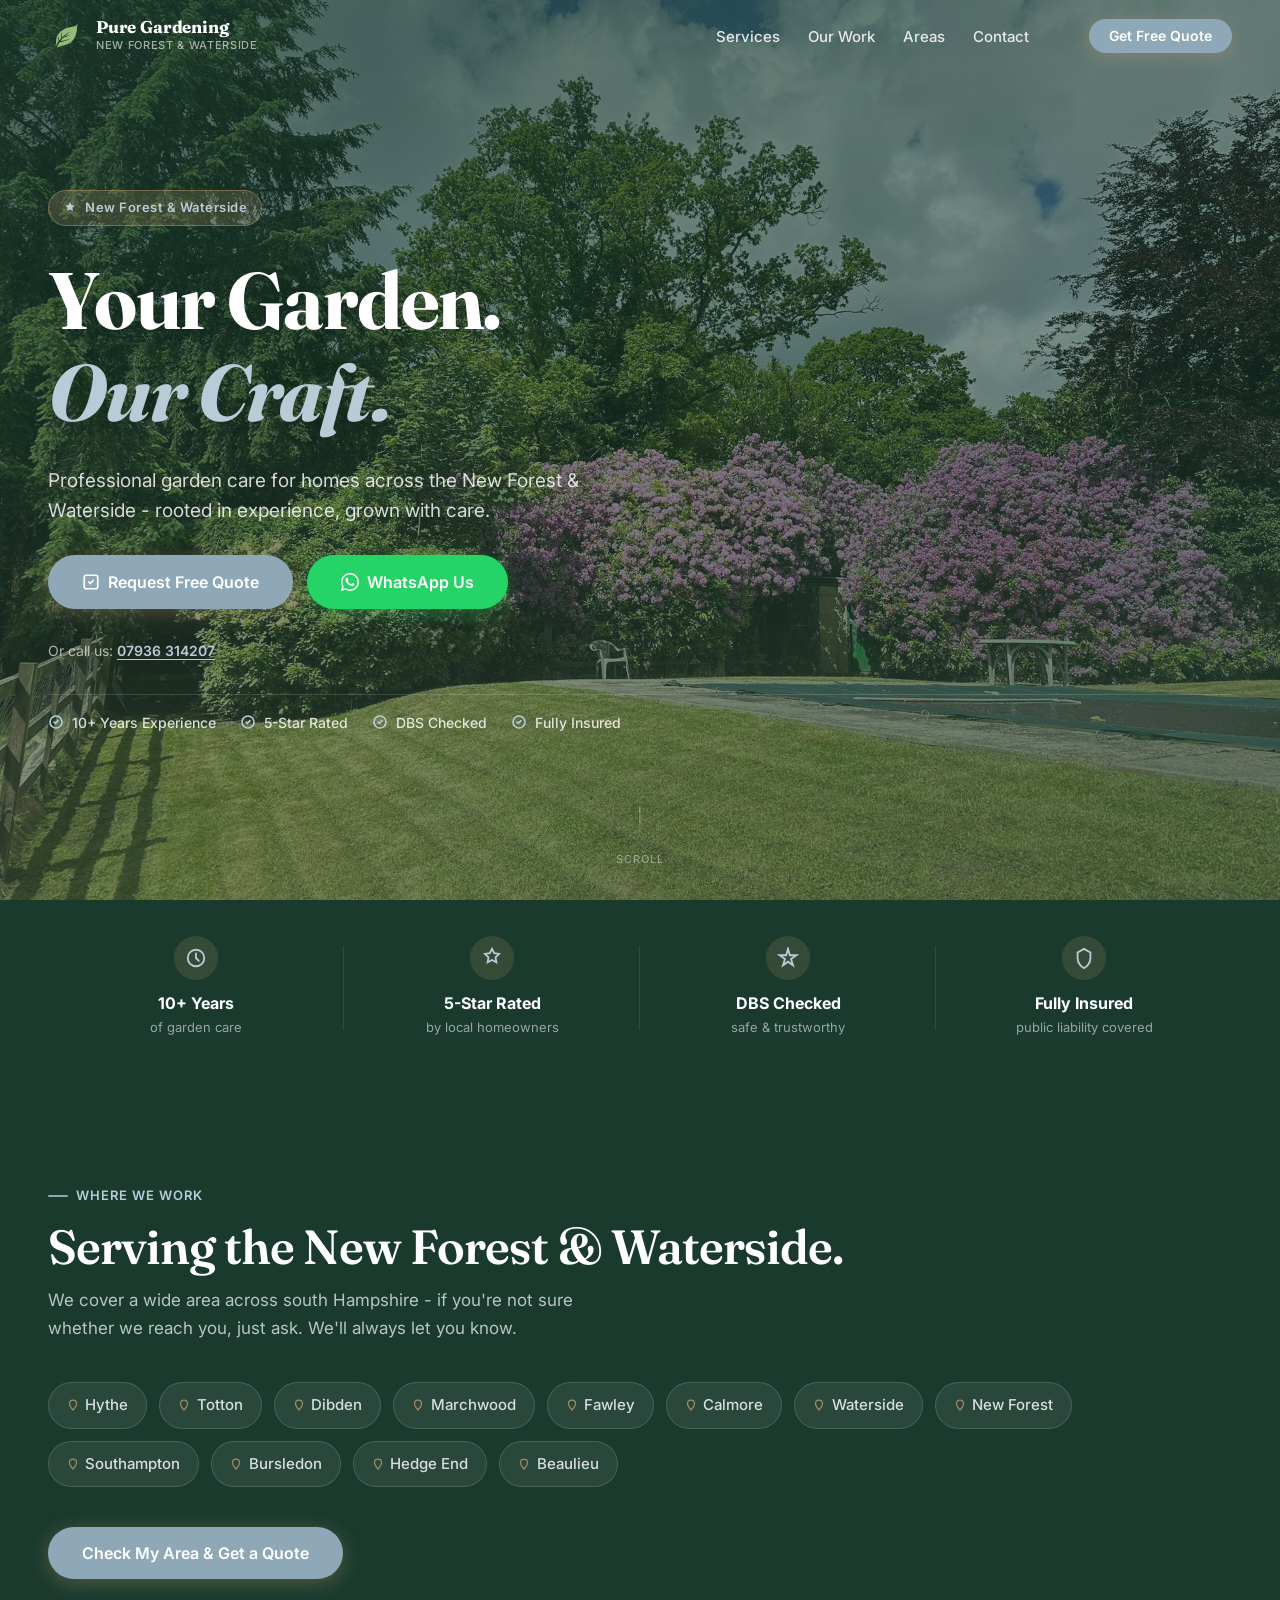
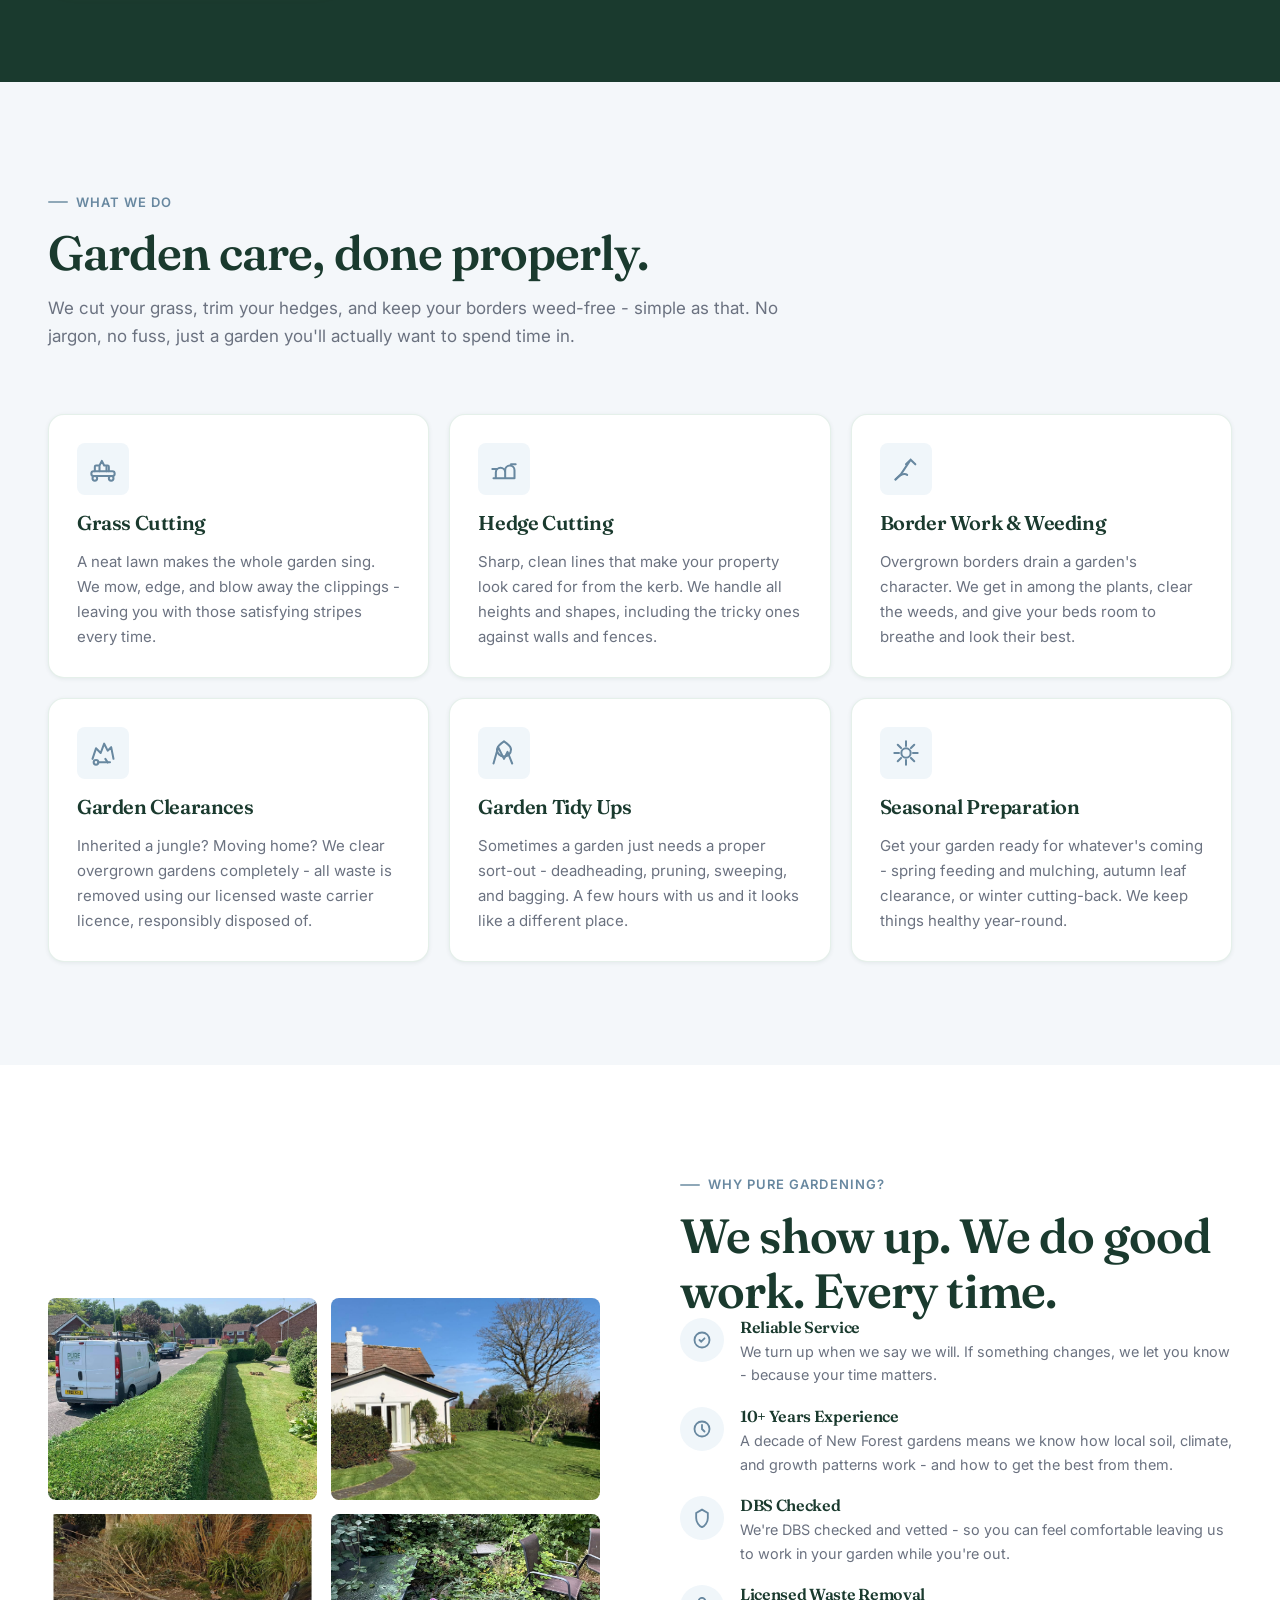
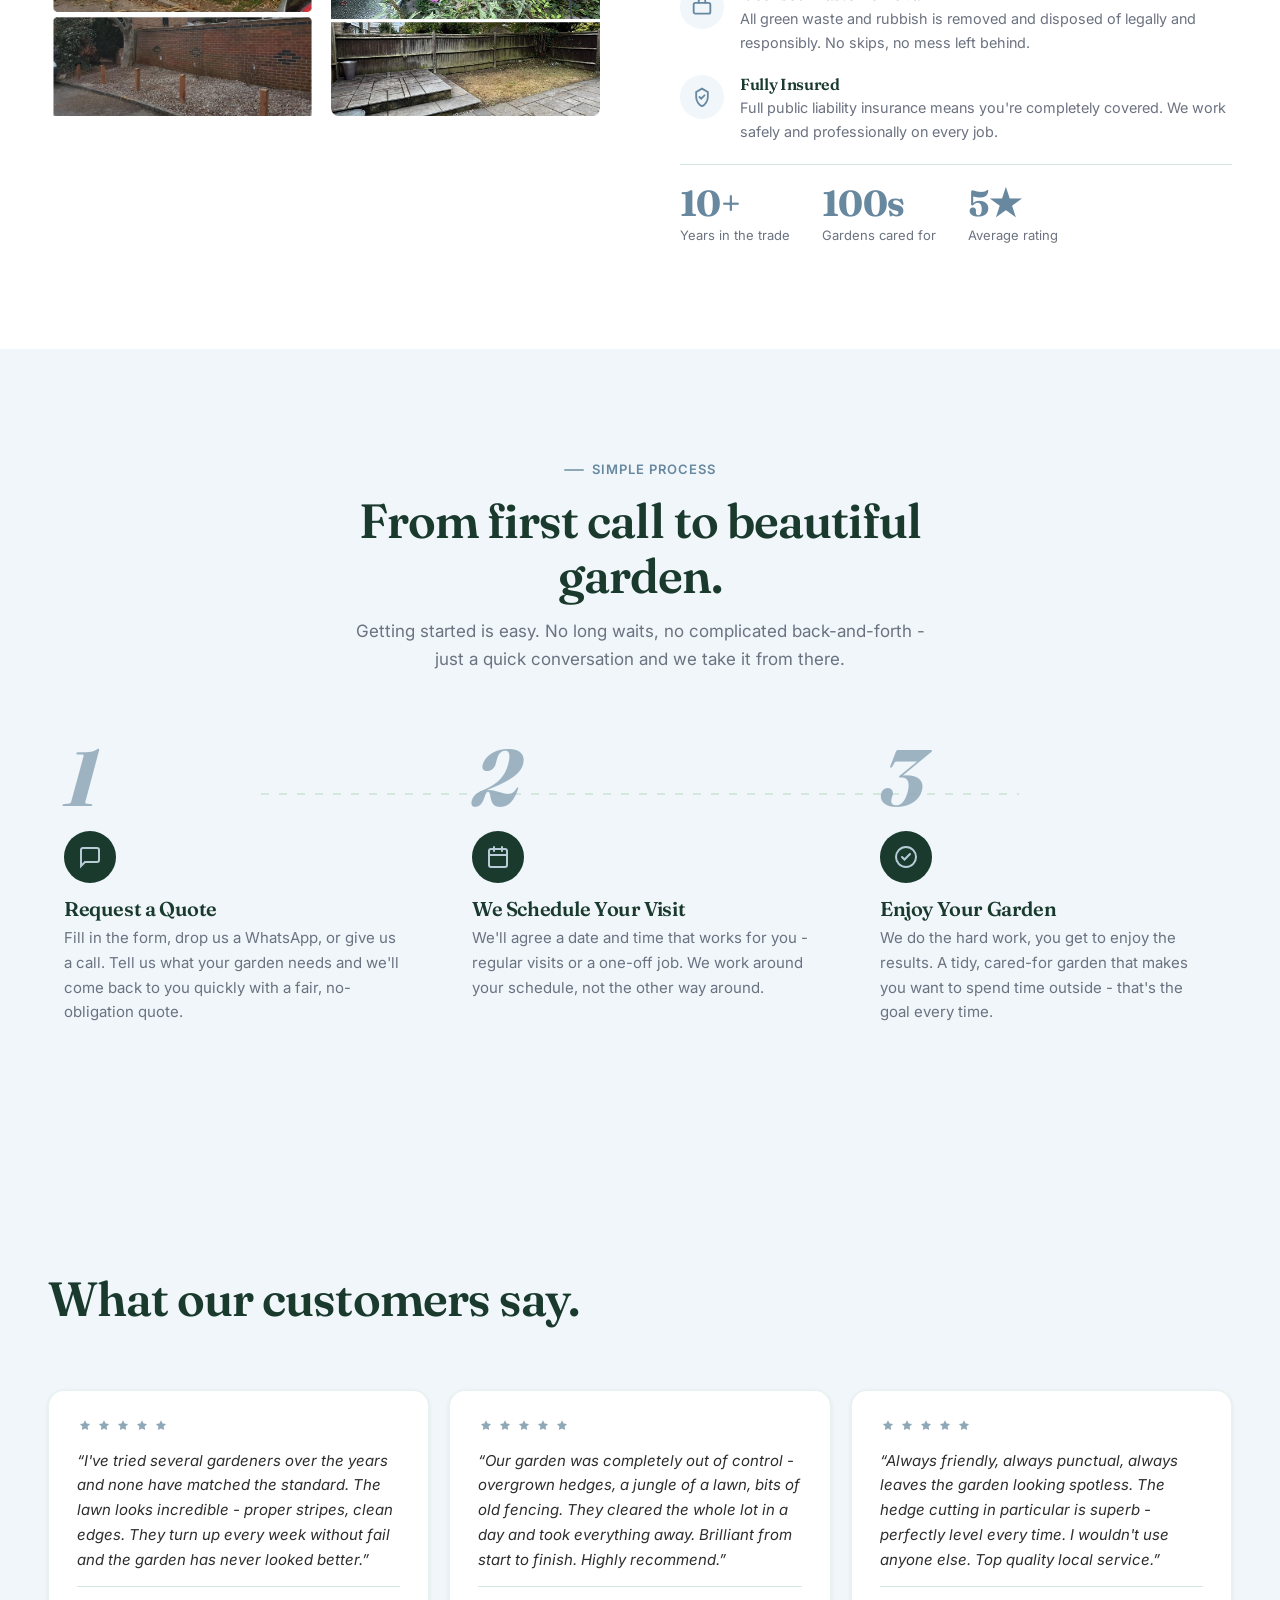
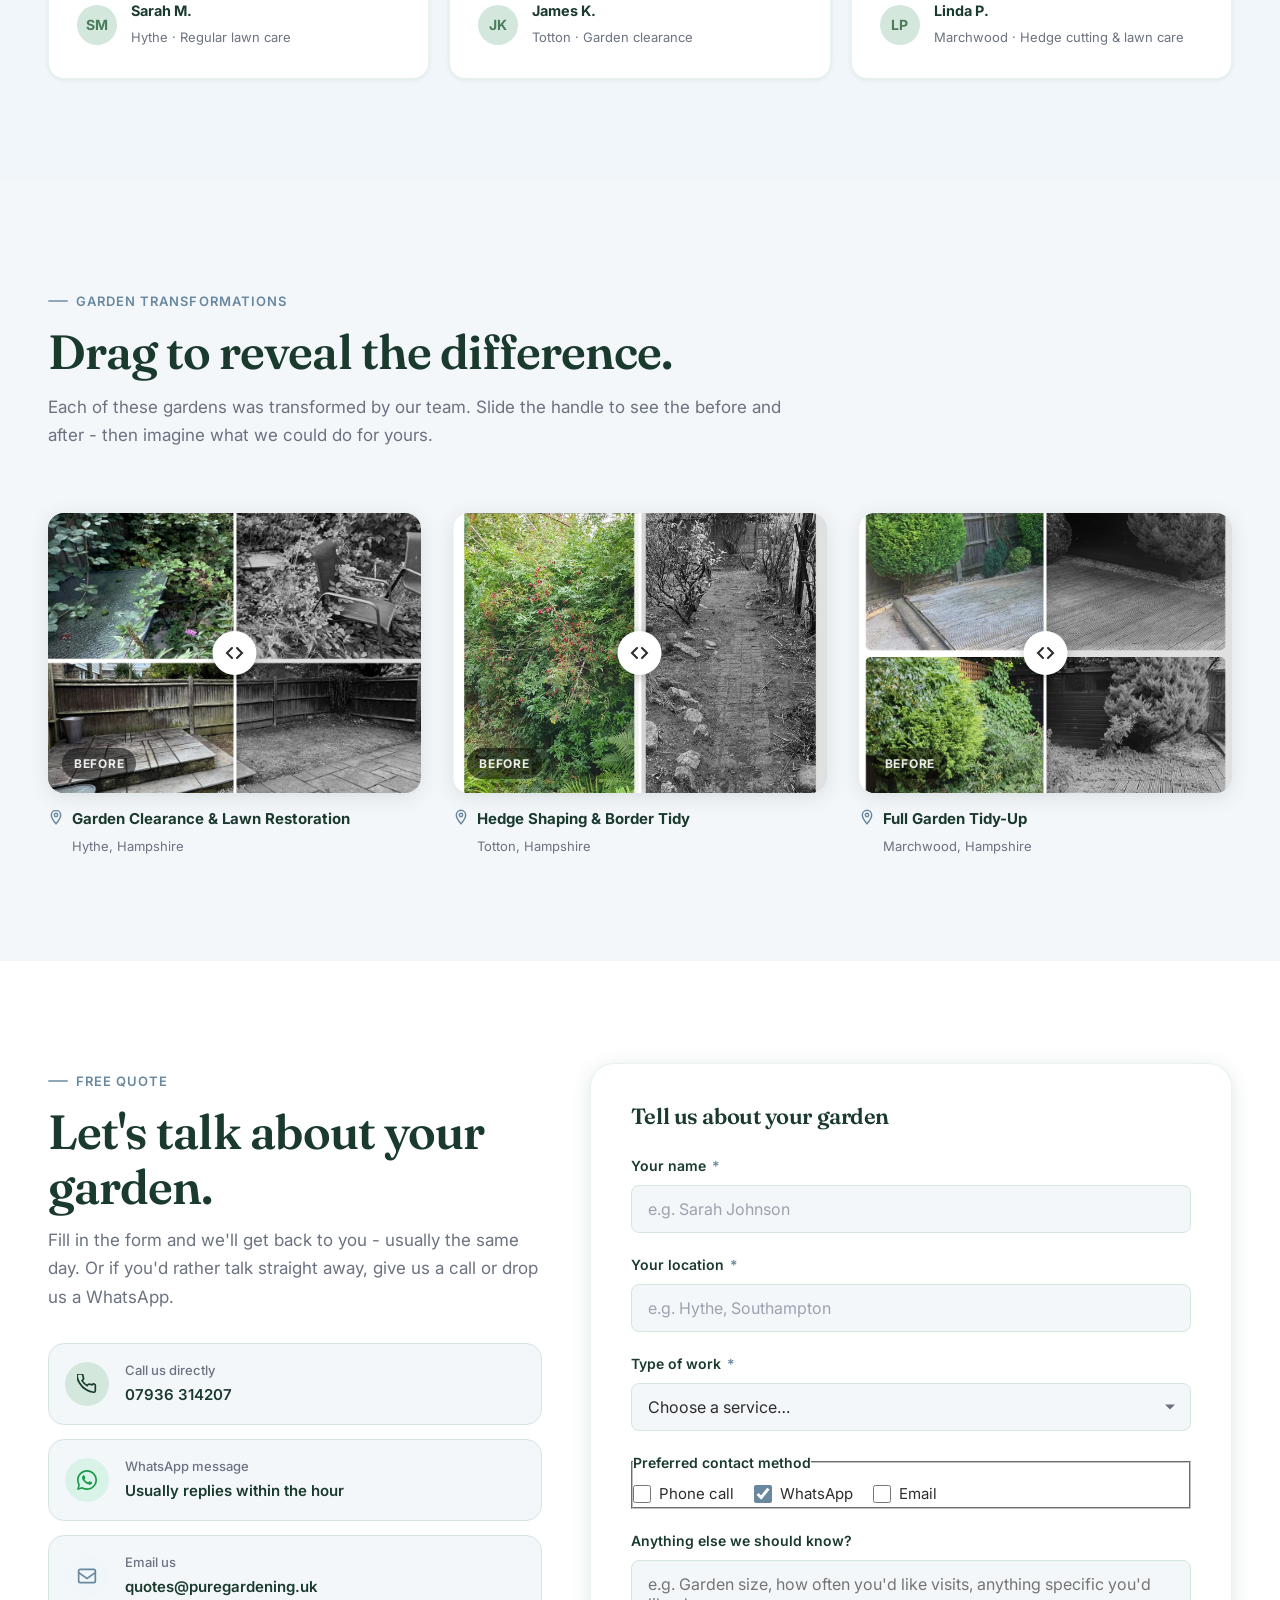
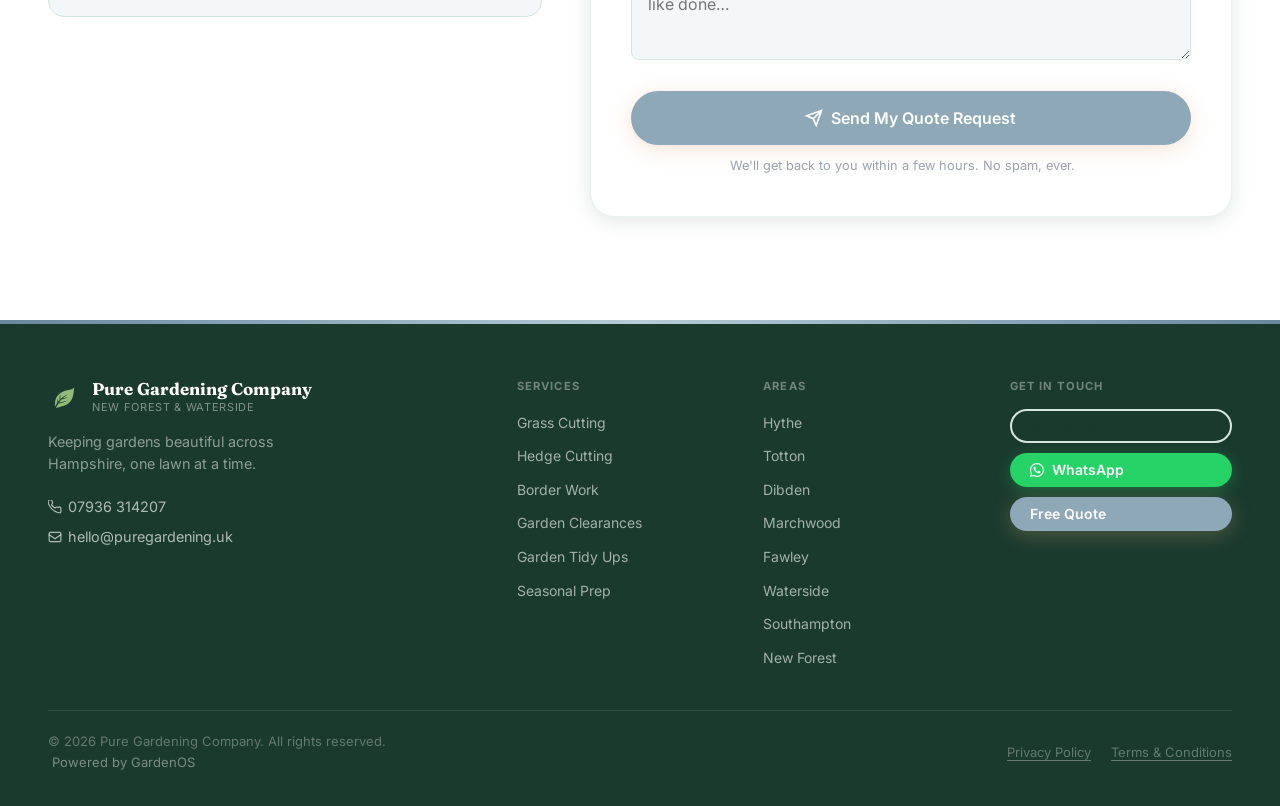
==== commit 52309bff: "update: logo, form UX, mobile CTA, testimonial copy" ====
--- a/index.html
+++ b/index.html
@@ -81,11 +81,7 @@
   <nav class="container" aria-label="Main navigation">
     <!-- Logo -->
     <a href="#hero" class="nav-logo" aria-label="Pure Gardening Company - home">
-      <svg width="36" height="36" viewBox="0 0 36 36" fill="none" aria-hidden="true">
-        <circle cx="18" cy="18" r="18" fill="#d4a574" opacity="0.18"/>
-        <path d="M18 7C18 7 10 13 10 20a8 8 0 0016 0C26 13 18 7 18 7z" fill="#d4a574"/>
-        <rect x="17" y="20" width="2" height="8" rx="1" fill="#1a3a2e"/>
-      </svg>
+      <img src="images/logo/logo.png" width="36" height="36" alt="" loading="eager" class="nav-logo-img" />
       <span>
         <span class="nav-logo-name">Pure Gardening</span>
         <span class="nav-logo-sub">New Forest &amp; Waterside</span>
@@ -118,11 +114,7 @@
 <div id="mobile-nav" class="mobile-nav" role="dialog" aria-modal="true" aria-label="Navigation menu">
   <div class="mobile-nav-header">
     <a href="#hero" class="nav-logo" onclick="closeMobileNav()">
-      <svg width="32" height="32" viewBox="0 0 36 36" fill="none" aria-hidden="true">
-        <circle cx="18" cy="18" r="18" fill="#d4a574" opacity="0.18"/>
-        <path d="M18 7C18 7 10 13 10 20a8 8 0 0016 0C26 13 18 7 18 7z" fill="#d4a574"/>
-        <rect x="17" y="20" width="2" height="8" rx="1" fill="#1a3a2e"/>
-      </svg>
+      <img src="images/logo/logo.png" width="32" height="32" alt="" loading="eager" class="nav-logo-img" />
       <span>
         <span class="nav-logo-name" style="color:var(--forest)">Pure Gardening</span>
         <span class="nav-logo-sub">New Forest &amp; Waterside</span>
@@ -568,7 +560,7 @@
     <div class="container">
       <header class="section-header">
         <span class="section-label reveal">What Customers Say</span>
-        <h2 id="testimonials-heading" class="reveal delay-1">Neighbours who trust us with their gardens.</h2>
+        <h2 id="testimonials-heading" class="reveal delay-1">What our customers say.</h2>
       </header>
 
       <div class="testimonials-grid">
@@ -844,10 +836,21 @@
             </div>
           </form>
 
+          <div class="form-submit-error" id="form-submit-error" role="alert" aria-live="polite">
+            <svg width="22" height="22" viewBox="0 0 24 24" fill="none" stroke="currentColor" stroke-width="2" stroke-linecap="round" aria-hidden="true"><circle cx="12" cy="12" r="10"/><line x1="12" y1="8" x2="12" y2="12"/><line x1="12" y1="16" x2="12.01" y2="16"/></svg>
+            <div>
+              <strong>Something went wrong — please try again or reach us directly.</strong>
+              <div class="form-submit-error-links">
+                <a href="tel:+447936314207">Call 07936 314207</a>
+                <a href="https://wa.me/447936314207?text=Hi%2C%20I%27d%20like%20a%20free%20quote%20for%20garden%20work." target="_blank" rel="noopener">WhatsApp Us</a>
+              </div>
+            </div>
+          </div>
+
           <div class="form-success" id="form-success" aria-live="polite">
             <svg width="36" height="36" viewBox="0 0 24 24" fill="none" stroke="#4a7c59" stroke-width="2" stroke-linecap="round" aria-hidden="true"><circle cx="12" cy="12" r="9"/><path d="M9 12l2 2 4-4"/></svg>
             <strong>Request sent!</strong>
-            <p style="max-width:none;color:var(--moss);font-size:0.9rem;margin-top:0.25rem">We'll be in touch shortly - usually within a few hours. Thanks for getting in touch.</p>
+            <p class="form-success-note">We'll be in touch shortly - usually within a few hours. Thanks for getting in touch.</p>
           </div>
         </div>
       </div>
@@ -867,11 +870,7 @@
         <!-- Brand col -->
         <div class="footer-logo-col">
           <div class="footer-logo-wrap">
-            <svg width="32" height="32" viewBox="0 0 36 36" fill="none" aria-hidden="true">
-              <circle cx="18" cy="18" r="18" fill="#d4a574" opacity="0.18"/>
-              <path d="M18 7C18 7 10 13 10 20a8 8 0 0016 0C26 13 18 7 18 7z" fill="#d4a574"/>
-              <rect x="17" y="20" width="2" height="8" rx="1" fill="white"/>
-            </svg>
+            <img src="images/logo/logo.png" width="32" height="32" alt="" loading="lazy" class="nav-logo-img" />
             <div>
               <span class="footer-logo-name">Pure Gardening Company</span>
               <span class="footer-logo-sub">New Forest &amp; Waterside</span>
@@ -918,31 +917,30 @@
           </ul>
         </div>
 
-        <!-- Social col -->
+        <!-- CTA col -->
         <div class="footer-col">
-          <h4>Follow Us</h4>
-          <div class="footer-social">
-            <a href="#" class="footer-social-link" aria-label="Pure Gardening on Facebook" target="_blank" rel="noopener">
-              <svg width="18" height="18" viewBox="0 0 24 24" fill="currentColor" aria-hidden="true"><path d="M18 2h-3a5 5 0 00-5 5v3H7v4h3v8h4v-8h3l1-4h-4V7a1 1 0 011-1h3z"/></svg>
+          <h4>Get in Touch</h4>
+          <div class="footer-cta-col">
+            <a href="tel:+447936314207" class="btn btn--outline btn--sm">
+              <svg width="14" height="14" viewBox="0 0 24 24" fill="none" stroke="currentColor" stroke-width="2.5" stroke-linecap="round" aria-hidden="true"><path d="M22 16.92v3a2 2 0 01-2.18 2 19.79 19.79 0 01-8.63-3.07A19.5 19.5 0 013.07 9.78 19.79 19.79 0 01.01 1.18 2 2 0 012 0h3a2 2 0 012 1.72 12.84 12.84 0 00.7 2.81 2 2 0 01-.45 2.11L6.09 7.91a16 16 0 006 6l1.27-1.27a2 2 0 012.11-.45 12.84 12.84 0 002.81.7A2 2 0 0122 14.92z"/></svg>
+              Call Us
             </a>
-            <a href="#" class="footer-social-link" aria-label="Pure Gardening on TikTok" target="_blank" rel="noopener">
-              <svg width="18" height="18" viewBox="0 0 24 24" fill="currentColor" aria-hidden="true"><path d="M19.59 6.69a4.83 4.83 0 01-3.77-4.25V2h-3.45v13.67a2.89 2.89 0 01-2.88 2.5 2.89 2.89 0 01-2.89-2.89 2.89 2.89 0 012.89-2.89c.28 0 .54.04.79.1V9.01a6.33 6.33 0 00-.79-.05 6.34 6.34 0 00-6.34 6.34 6.34 6.34 0 006.34 6.34 6.34 6.34 0 006.33-6.34V8.69a8.18 8.18 0 004.77 1.52V6.76a4.85 4.85 0 01-1-.07z"/></svg>
+            <a href="https://wa.me/447936314207?text=Hi%2C%20I%27d%20like%20a%20free%20quote%20for%20garden%20work." class="btn btn--wa btn--sm" target="_blank" rel="noopener">
+              <svg width="14" height="14" viewBox="0 0 24 24" fill="currentColor" aria-hidden="true"><path d="M17.472 14.382c-.297-.149-1.758-.867-2.03-.967-.273-.099-.471-.148-.67.15-.197.297-.767.966-.94 1.164-.173.199-.347.223-.644.075-.297-.15-1.255-.463-2.39-1.475-.883-.788-1.48-1.761-1.653-2.059-.173-.297-.018-.458.13-.606.134-.133.298-.347.446-.52.149-.174.198-.298.298-.497.099-.198.05-.371-.025-.52-.075-.149-.669-1.612-.916-2.207-.242-.579-.487-.5-.669-.51-.173-.008-.371-.01-.57-.01-.198 0-.52.074-.792.372-.272.297-1.04 1.016-1.04 2.479 0 1.462 1.065 2.875 1.213 3.074.149.198 2.096 3.2 5.077 4.487.709.306 1.262.489 1.694.625.712.227 1.36.195 1.871.118.571-.085 1.758-.719 2.006-1.413.248-.694.248-1.289.173-1.413-.074-.124-.272-.198-.57-.347z"/><path d="M12 0C5.373 0 0 5.373 0 12c0 2.124.554 4.12 1.524 5.855L0 24l6.335-1.509A11.934 11.934 0 0012 24c6.627 0 12-5.373 12-12S18.627 0 12 0zm0 22c-1.89 0-3.663-.5-5.197-1.375l-.373-.22-3.863.92.979-3.768-.243-.387A9.953 9.953 0 012 12C2 6.477 6.477 2 12 2s10 4.477 10 10-4.477 10-10 10z"/></svg>
+              WhatsApp
             </a>
-          </div>
-          <div style="margin-top:1.25rem">
-            <h4>Get a Quote</h4>
-            <a href="#contact" class="btn btn--primary btn--sm" style="margin-top:0.5rem">Free Quote</a>
+            <a href="#contact" class="btn btn--primary btn--sm">Free Quote</a>
           </div>
         </div>
       </div>
 
       <div class="footer-bottom">
         <p>&copy; <span id="footer-year"></span> Pure Gardening Company. All rights reserved.<br>
-          <a href="#" style="margin-left:0.25rem">Powered by GardenOS</a>
+          <a href="https://gardenos.co" style="margin-left:0.25rem" target="_blank" rel="noopener noreferrer">Powered by GardenOS</a>
         </p>
         <div class="footer-legal">
-          <a href="#">Privacy Policy</a>
-          <a href="#">Terms &amp; Conditions</a>
+          <a href="privacy-policy.html">Privacy Policy</a>
+          <a href="terms-and-conditions.html">Terms &amp; Conditions</a>
         </div>
       </div>
     </div>
@@ -970,6 +968,20 @@
   </div>
 </div>
 
+<!-- ══════════════════════════════════════════════════════════
+     STICKY MOBILE CTA BAR
+══════════════════════════════════════════════════════════ -->
+<div class="mobile-cta-bar" id="mobile-cta-bar" aria-label="Contact options">
+  <a href="tel:+447936314207" class="btn btn--forest btn--sm mobile-cta-bar-btn">
+    <svg width="15" height="15" viewBox="0 0 24 24" fill="none" stroke="currentColor" stroke-width="2.5" stroke-linecap="round" aria-hidden="true"><path d="M22 16.92v3a2 2 0 01-2.18 2 19.79 19.79 0 01-8.63-3.07A19.5 19.5 0 013.07 9.78 19.79 19.79 0 01.01 1.18 2 2 0 012 0h3a2 2 0 012 1.72 12.84 12.84 0 00.7 2.81 2 2 0 01-.45 2.11L6.09 7.91a16 16 0 006 6l1.27-1.27a2 2 0 012.11-.45 12.84 12.84 0 002.81.7A2 2 0 0122 14.92z"/></svg>
+    Call Now
+  </a>
+  <a href="https://wa.me/447936314207?text=Hi%2C%20I%27d%20like%20a%20free%20quote%20for%20garden%20work." class="btn btn--wa btn--sm mobile-cta-bar-btn" target="_blank" rel="noopener">
+    <svg width="15" height="15" viewBox="0 0 24 24" fill="currentColor" aria-hidden="true"><path d="M17.472 14.382c-.297-.149-1.758-.867-2.03-.967-.273-.099-.471-.148-.67.15-.197.297-.767.966-.94 1.164-.173.199-.347.223-.644.075-.297-.15-1.255-.463-2.39-1.475-.883-.788-1.48-1.761-1.653-2.059-.173-.297-.018-.458.13-.606.134-.133.298-.347.446-.52.149-.174.198-.298.298-.497.099-.198.05-.371-.025-.52-.075-.149-.669-1.612-.916-2.207-.242-.579-.487-.5-.669-.51-.173-.008-.371-.01-.57-.01-.198 0-.52.074-.792.372-.272.297-1.04 1.016-1.04 2.479 0 1.462 1.065 2.875 1.213 3.074.149.198 2.096 3.2 5.077 4.487.709.306 1.262.489 1.694.625.712.227 1.36.195 1.871.118.571-.085 1.758-.719 2.006-1.413.248-.694.248-1.289.173-1.413-.074-.124-.272-.198-.57-.347z"/><path d="M12 0C5.373 0 0 5.373 0 12c0 2.124.554 4.12 1.524 5.855L0 24l6.335-1.509A11.934 11.934 0 0012 24c6.627 0 12-5.373 12-12S18.627 0 12 0zm0 22c-1.89 0-3.663-.5-5.197-1.375l-.373-.22-3.863.92.979-3.768-.243-.387A9.953 9.953 0 012 12C2 6.477 6.477 2 12 2s10 4.477 10 10-4.477 10-10 10z"/></svg>
+    WhatsApp
+  </a>
+</div>
+
 <script src="script.js" defer></script>
 </body>
 </html>
--- a/styles.css
+++ b/styles.css
@@ -273,7 +273,8 @@
   flex-shrink: 0;
   text-decoration: none;
 }
-.nav-logo svg { flex-shrink: 0; }
+.nav-logo svg,
+.nav-logo-img { flex-shrink: 0; border-radius: 4px; }
 .nav-logo-name {
   font-family: 'Fraunces', Georgia, serif;
   font-size: 1.0625rem;
@@ -1070,7 +1071,25 @@
 }
 .form-success.is-visible { display: block; }
 .form-success svg { margin: 0 auto 0.75rem; }
+.form-success-note { max-width: none; color: var(--moss); font-size: 0.9rem; margin-top: 0.25rem; }
 .form-disclaimer { font-size: 0.8rem; color: var(--silver); text-align: center; }
+
+.form-submit-error {
+  display: none;
+  align-items: flex-start;
+  gap: 0.75rem;
+  padding: 1rem 1.25rem;
+  background: rgba(220,38,38,0.06);
+  border: 1px solid rgba(220,38,38,0.25);
+  border-radius: var(--radius-sm);
+  color: #b91c1c;
+  font-size: 0.9rem;
+  margin-top: 0.75rem;
+}
+.form-submit-error strong { display: block; margin-bottom: 0.35rem; }
+.form-submit-error svg { flex-shrink: 0; margin-top: 0.15rem; }
+.form-submit-error-links { display: flex; flex-wrap: wrap; gap: 0.5rem 1rem; margin-top: 0.5rem; }
+.form-submit-error-links a { color: #b91c1c; font-weight: 600; text-decoration: underline; }
 
 /* ── WhatsApp FAB ───────────────────────────────────────────── */
 .wa-fab {
@@ -1350,6 +1369,38 @@
   .contact-grid { grid-template-columns: 1fr 1.3fr; }
 }
 
+/* ── Footer CTA column ──────────────────────────────────────── */
+.footer-cta-col {
+  display: flex;
+  flex-direction: column;
+  gap: 0.625rem;
+  margin-top: 0.5rem;
+}
+.footer-cta-col .btn { justify-content: flex-start; }
+
+/* ── Mobile Sticky CTA Bar ──────────────────────────────────── */
+.mobile-cta-bar {
+  display: none;
+  position: fixed;
+  bottom: 0; left: 0; right: 0;
+  z-index: 700;
+  padding: 0.75rem 1rem calc(0.75rem + env(safe-area-inset-bottom));
+  background: var(--white);
+  border-top: 1px solid var(--mint);
+  box-shadow: 0 -4px 20px rgba(26,58,46,0.10);
+  gap: 0.625rem;
+}
+.mobile-cta-bar-btn {
+  flex: 1;
+  justify-content: center;
+  gap: 0.4rem;
+}
+@media (max-width: 767px) {
+  .mobile-cta-bar { display: flex; }
+  /* Push footer above the sticky bar so it isn't covered */
+  footer { padding-bottom: calc(4rem + env(safe-area-inset-bottom)); }
+}
+
 /* ── Responsive 1024px ──────────────────────────────────────── */
 @media (min-width: 1024px) {
   .nav-links   { display: flex; }
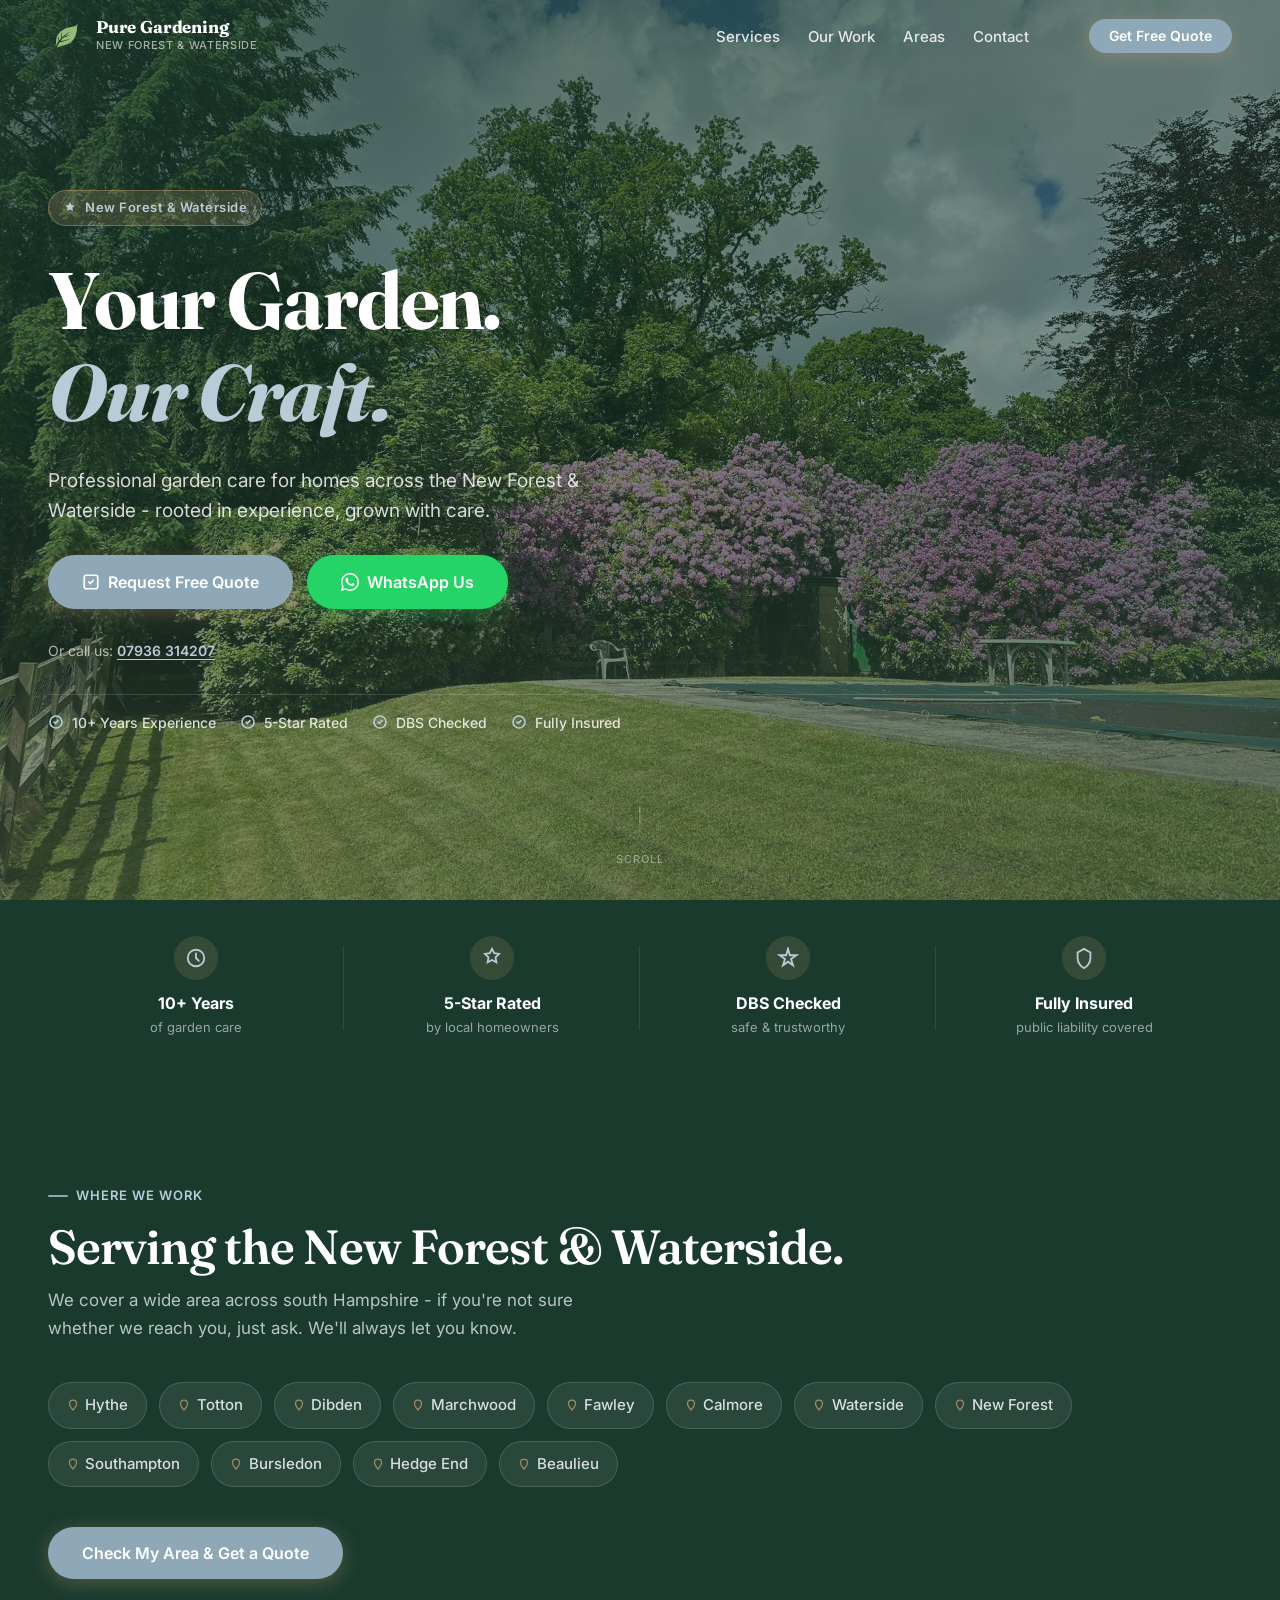
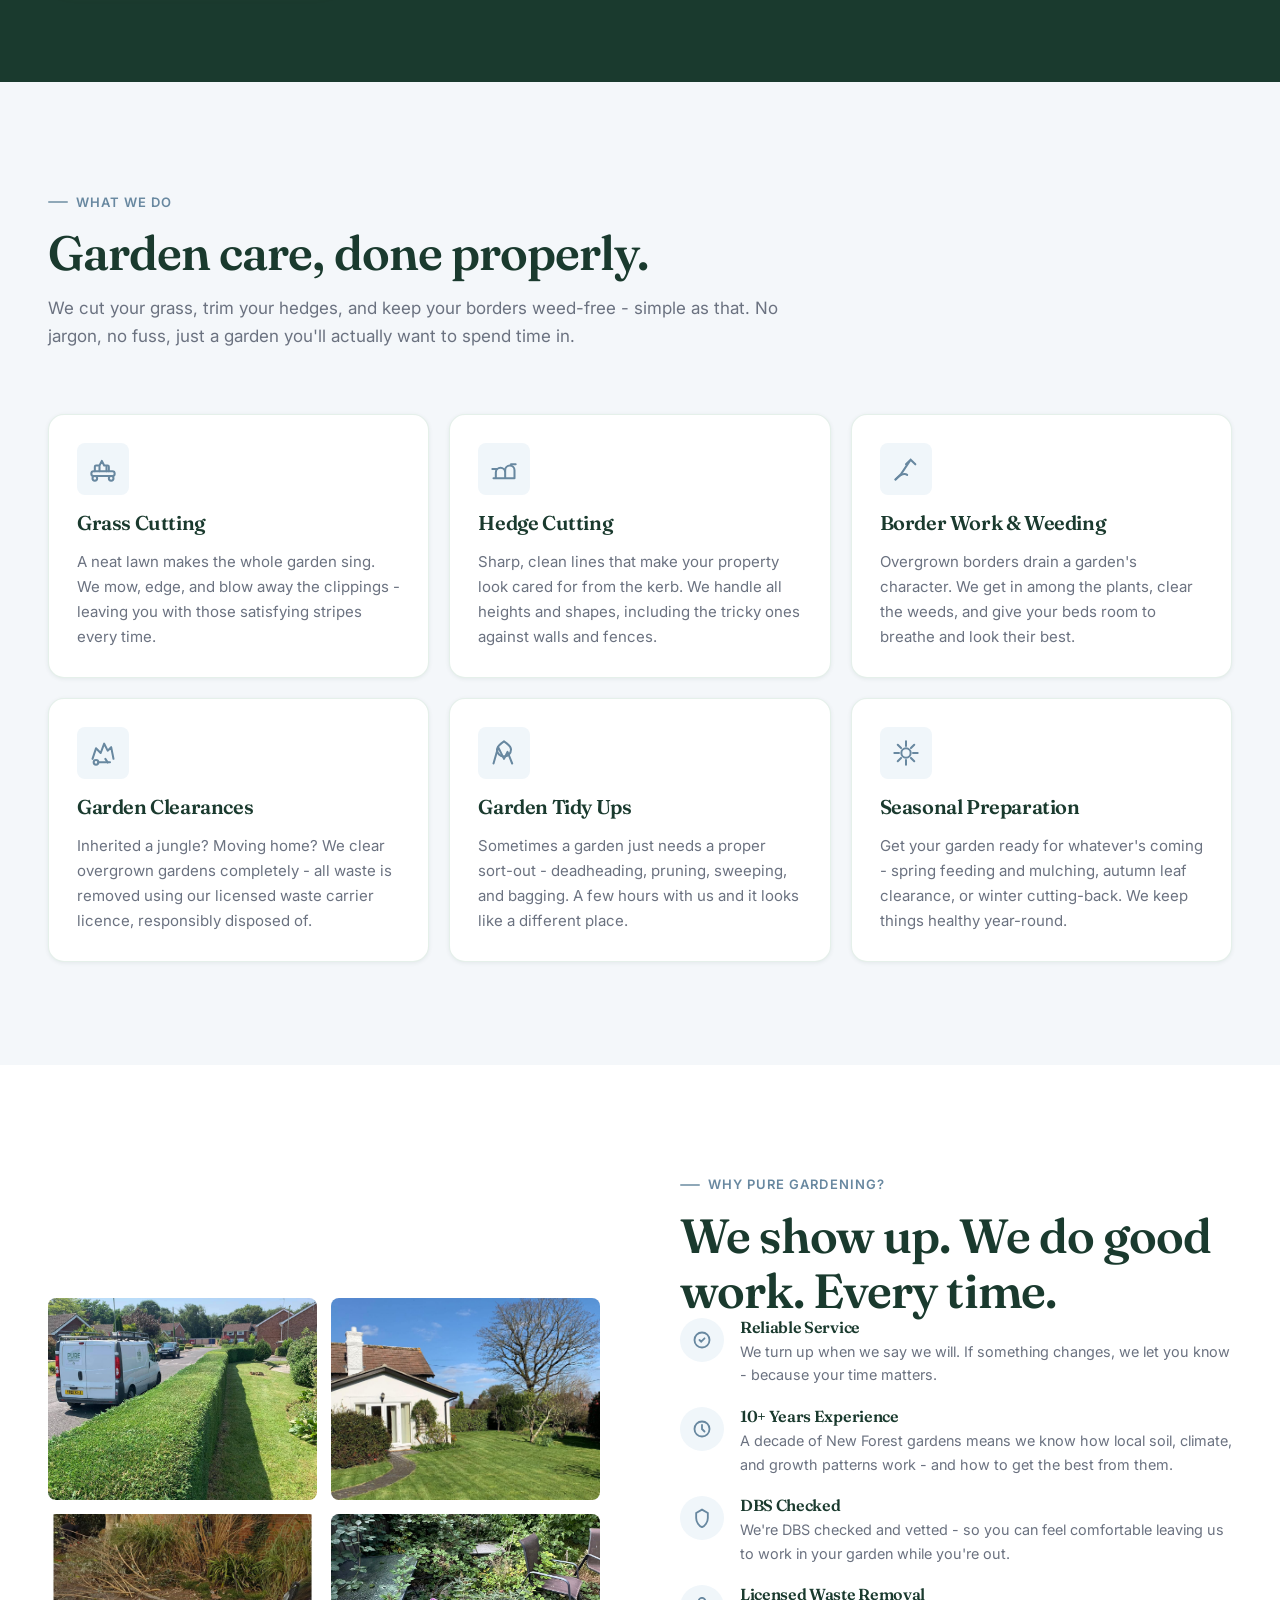
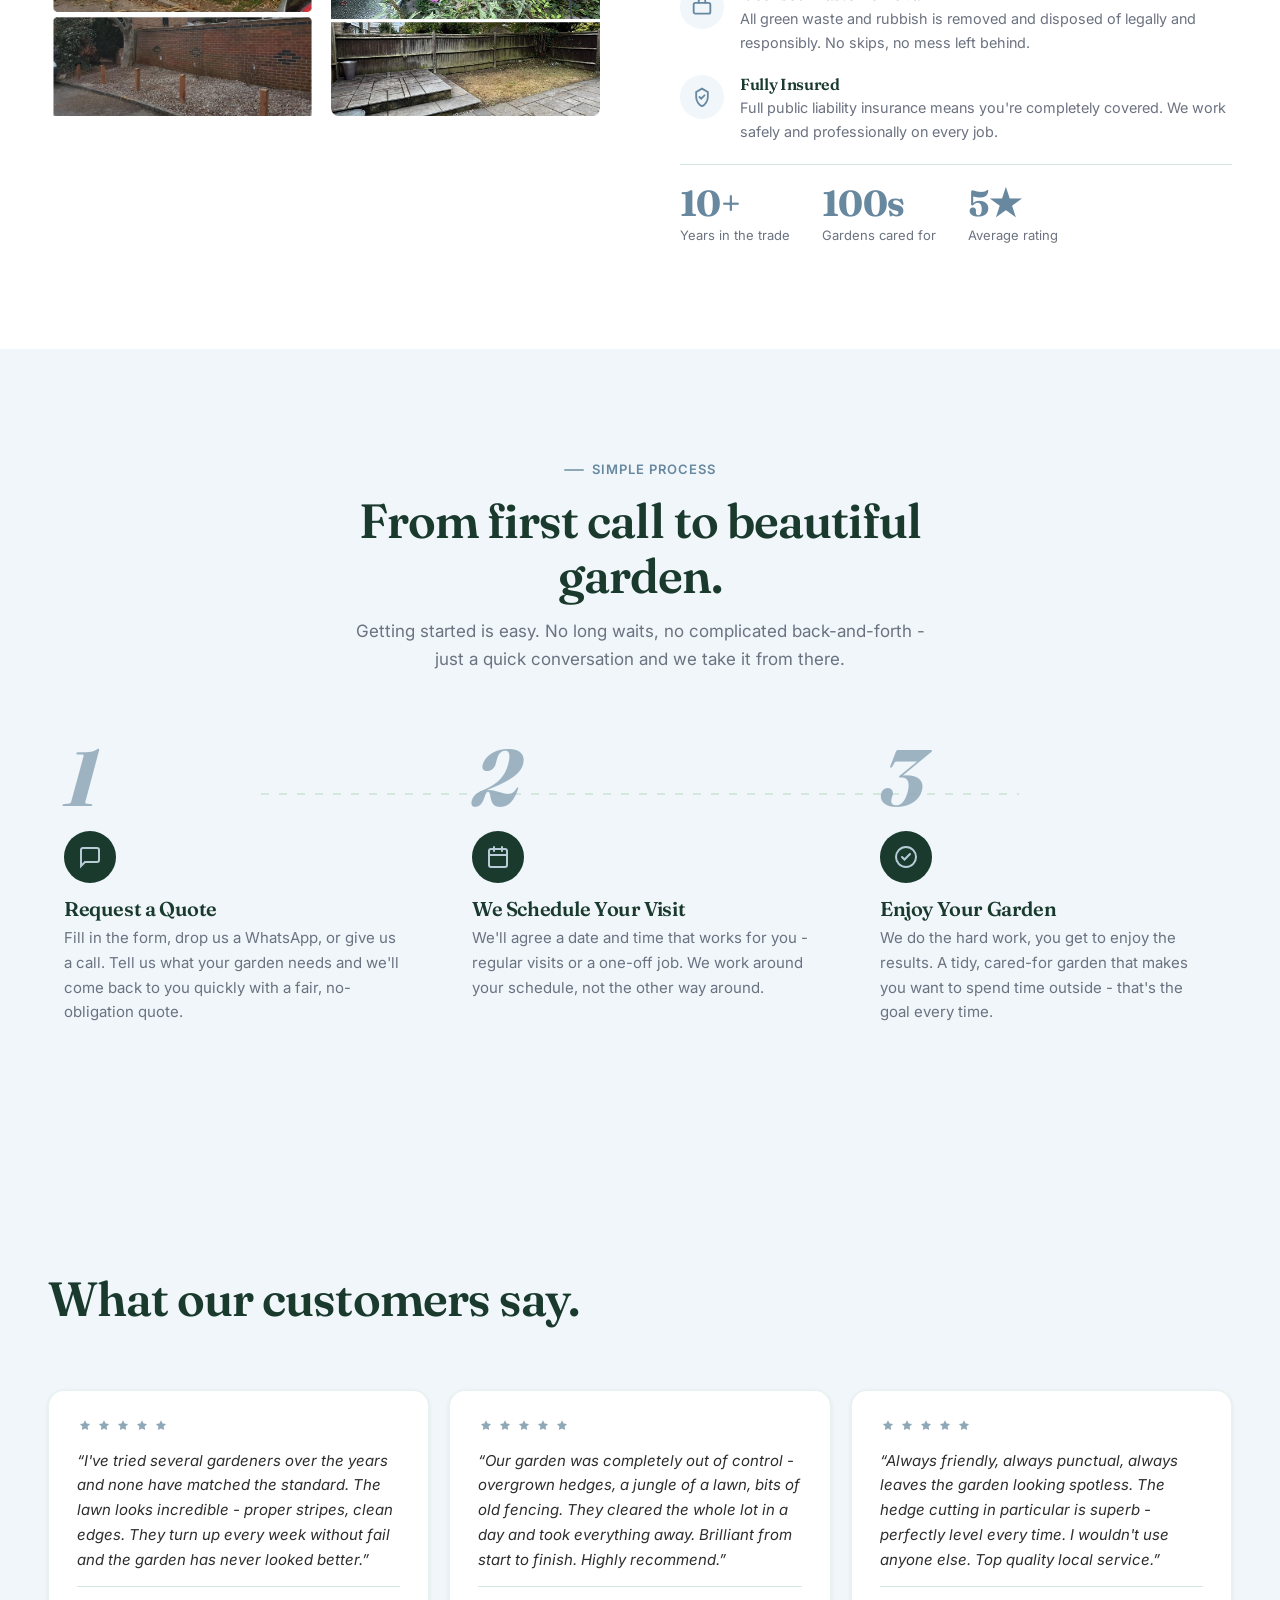
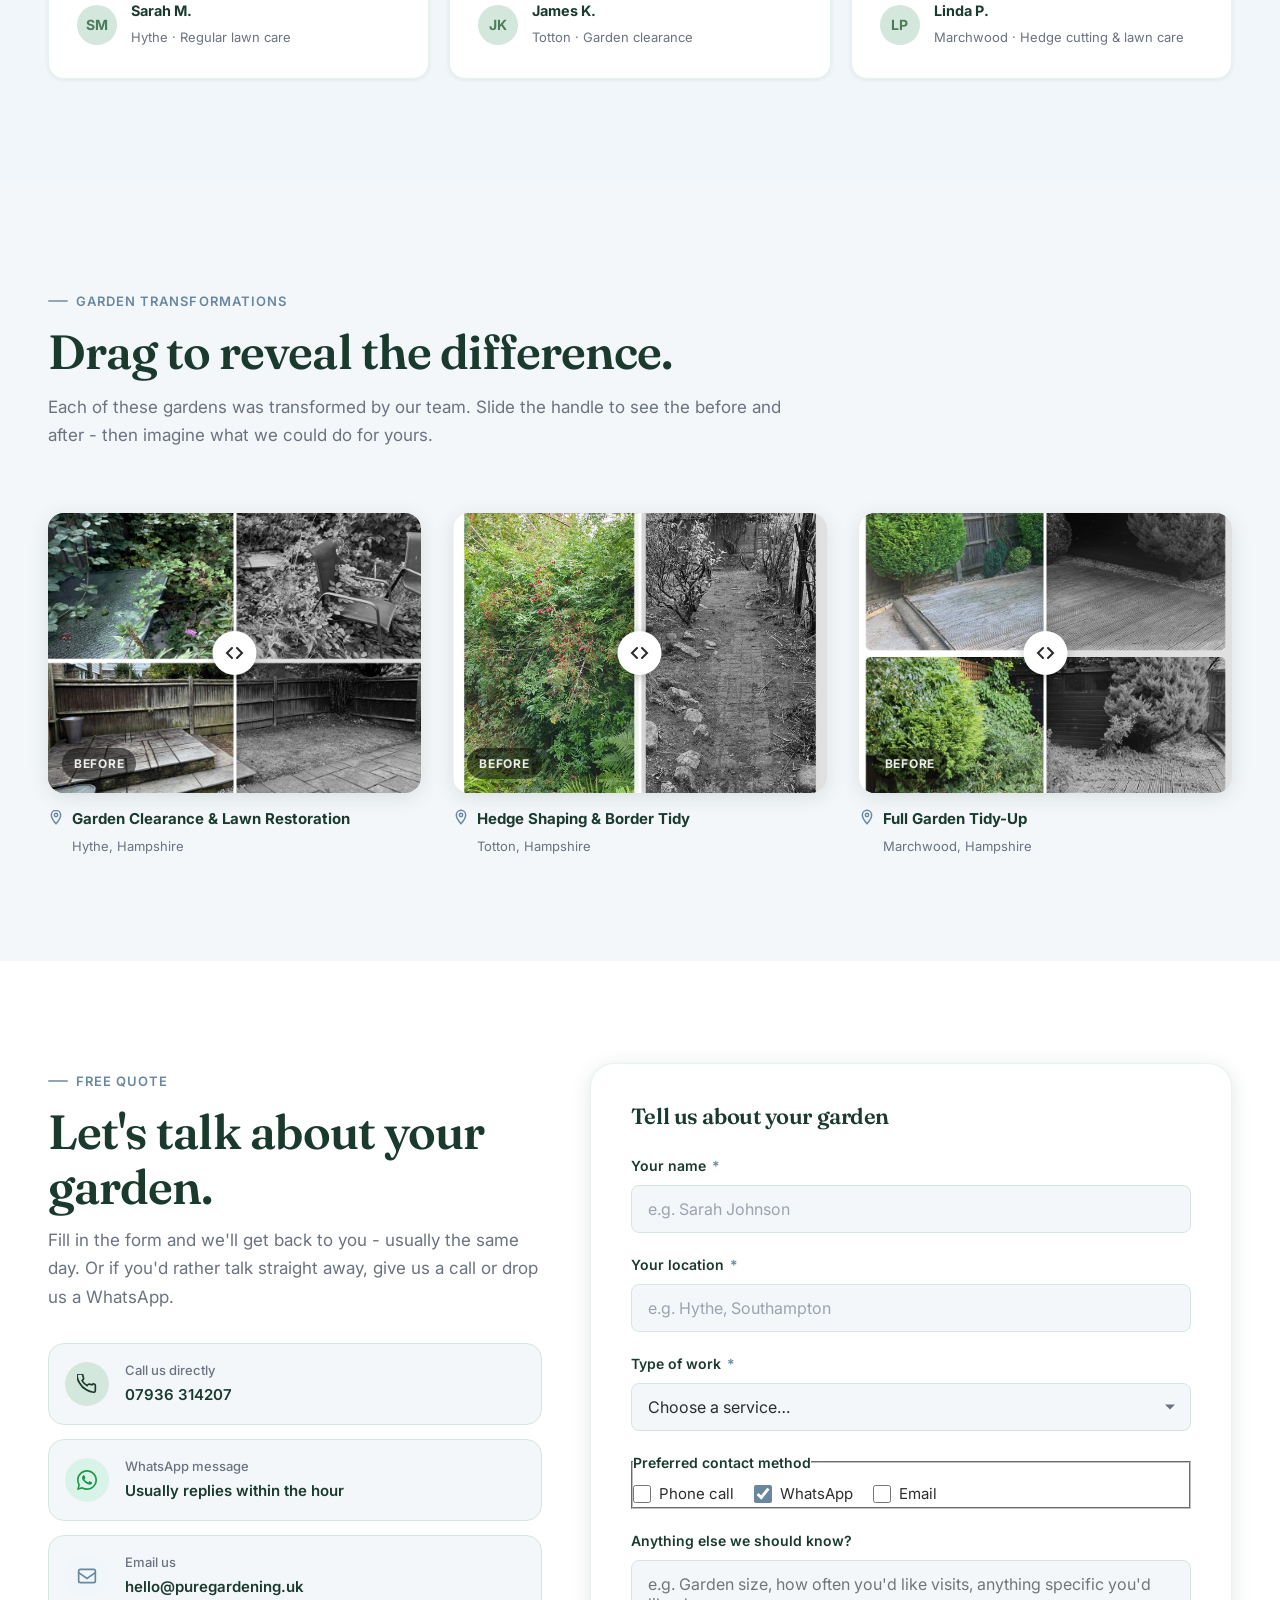
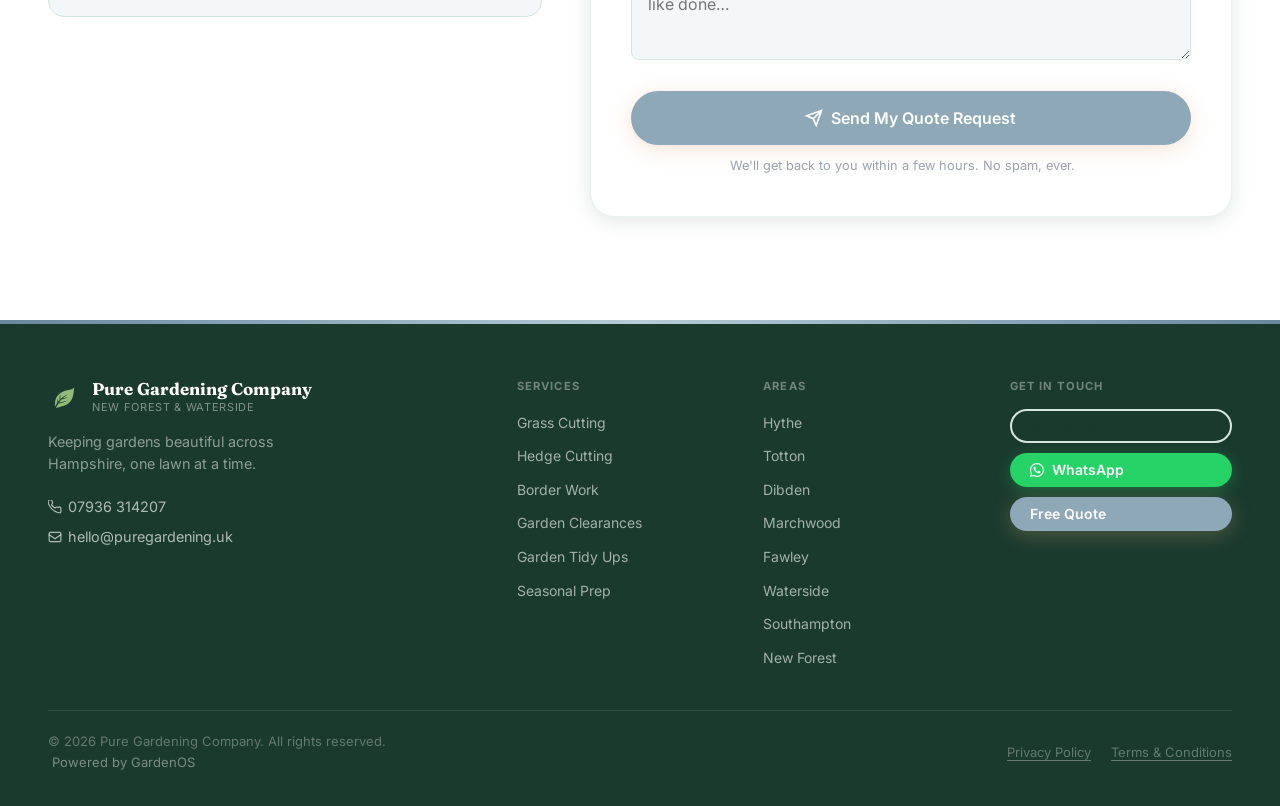
==== commit f2e66f9b: "fix: form handling, remove mailto, mobile CTA, UX improvements" ====
--- a/index.html
+++ b/index.html
@@ -755,15 +755,15 @@
               </div>
             </a>
 
-            <a href="mailto:quotes@puregardening.uk" class="contact-option">
+            <div class="contact-option contact-option--static">
               <div class="contact-option-icon contact-option-icon--email" aria-hidden="true">
                 <svg width="20" height="20" viewBox="0 0 24 24" fill="none" stroke="currentColor" stroke-width="2" stroke-linecap="round"><rect x="2" y="4" width="20" height="16" rx="2"/><path d="M2 8l10 7 10-7"/></svg>
               </div>
               <div class="contact-option-text">
                 <strong>Email us</strong>
-                <span>quotes@puregardening.uk</span>
-              </div>
-            </a>
+                <span>hello@puregardening.uk</span>
+              </div>
+            </div>
           </div>
         </div>
 
@@ -849,8 +849,8 @@
 
           <div class="form-success" id="form-success" aria-live="polite">
             <svg width="36" height="36" viewBox="0 0 24 24" fill="none" stroke="#4a7c59" stroke-width="2" stroke-linecap="round" aria-hidden="true"><circle cx="12" cy="12" r="9"/><path d="M9 12l2 2 4-4"/></svg>
-            <strong>Request sent!</strong>
-            <p class="form-success-note">We'll be in touch shortly - usually within a few hours. Thanks for getting in touch.</p>
+            <strong>Thank you — your details have been submitted.</strong>
+            <p class="form-success-note">We aim to get back to you the same day. If you don't hear from us within a few hours, please call or WhatsApp us directly on <a href="tel:+447936314207">07936 314207</a> — we're always happy to chat.</p>
           </div>
         </div>
       </div>
--- a/styles.css
+++ b/styles.css
@@ -953,6 +953,11 @@
 .contact-option:hover {
   border-color: var(--amber);
   box-shadow: 0 0 0 3px rgba(212,165,116,0.10);
+}
+/* Non-interactive email display — no cursor or hover effect */
+.contact-option--static {
+  cursor: default;
+  pointer-events: none;
 }
 .contact-option-icon {
   width: 44px; height: 44px;
@@ -1072,6 +1077,7 @@
 .form-success.is-visible { display: block; }
 .form-success svg { margin: 0 auto 0.75rem; }
 .form-success-note { max-width: none; color: var(--moss); font-size: 0.9rem; margin-top: 0.25rem; }
+.form-success-note a { color: inherit; font-weight: 600; }
 .form-disclaimer { font-size: 0.8rem; color: var(--silver); text-align: center; }
 
 .form-submit-error {
@@ -1380,25 +1386,44 @@
 
 /* ── Mobile Sticky CTA Bar ──────────────────────────────────── */
 .mobile-cta-bar {
+  /* Hidden on desktop — shown only in the media query below */
   display: none;
-  position: fixed;
-  bottom: 0; left: 0; right: 0;
-  z-index: 700;
-  padding: 0.75rem 1rem calc(0.75rem + env(safe-area-inset-bottom));
-  background: var(--white);
-  border-top: 1px solid var(--mint);
-  box-shadow: 0 -4px 20px rgba(26,58,46,0.10);
-  gap: 0.625rem;
-}
-.mobile-cta-bar-btn {
-  flex: 1;
-  justify-content: center;
-  gap: 0.4rem;
 }
 @media (max-width: 767px) {
-  .mobile-cta-bar { display: flex; }
-  /* Push footer above the sticky bar so it isn't covered */
-  footer { padding-bottom: calc(4rem + env(safe-area-inset-bottom)); }
+  .mobile-cta-bar {
+    display: flex;
+    position: fixed;
+    bottom: 0; left: 0; right: 0;
+    z-index: 700;
+    /* 0.75rem top padding, then safe-area on bottom for iPhone notch */
+    padding: 0.75rem 1rem;
+    padding-bottom: calc(0.75rem + env(safe-area-inset-bottom, 0px));
+    background: var(--white);
+    border-top: 1px solid var(--mint);
+    box-shadow: 0 -4px 20px rgba(26,58,46,0.10);
+    gap: 0.75rem;
+    /* Force children to share space equally */
+    align-items: stretch;
+  }
+  .mobile-cta-bar-btn {
+    /* Override inline-flex so the button fills its flex slot */
+    display: flex;
+    flex: 1;
+    min-width: 0;
+    align-items: center;
+    justify-content: center;
+    gap: 0.4rem;
+    /* Taller tap target than btn--sm */
+    padding: 0.7rem 0.5rem;
+    font-size: 0.9rem;
+    /* Disable the upward hover lift — looks broken on fixed elements */
+    transform: none !important;
+    white-space: nowrap;
+  }
+  /* Prevent WA FAB from clashing with the bar */
+  .wa-fab { bottom: calc(5rem + env(safe-area-inset-bottom, 0px)); }
+  /* Ensure footer content isn't hidden behind the bar */
+  footer { padding-bottom: calc(4.5rem + env(safe-area-inset-bottom, 0px)); }
 }
 
 /* ── Responsive 1024px ──────────────────────────────────────── */
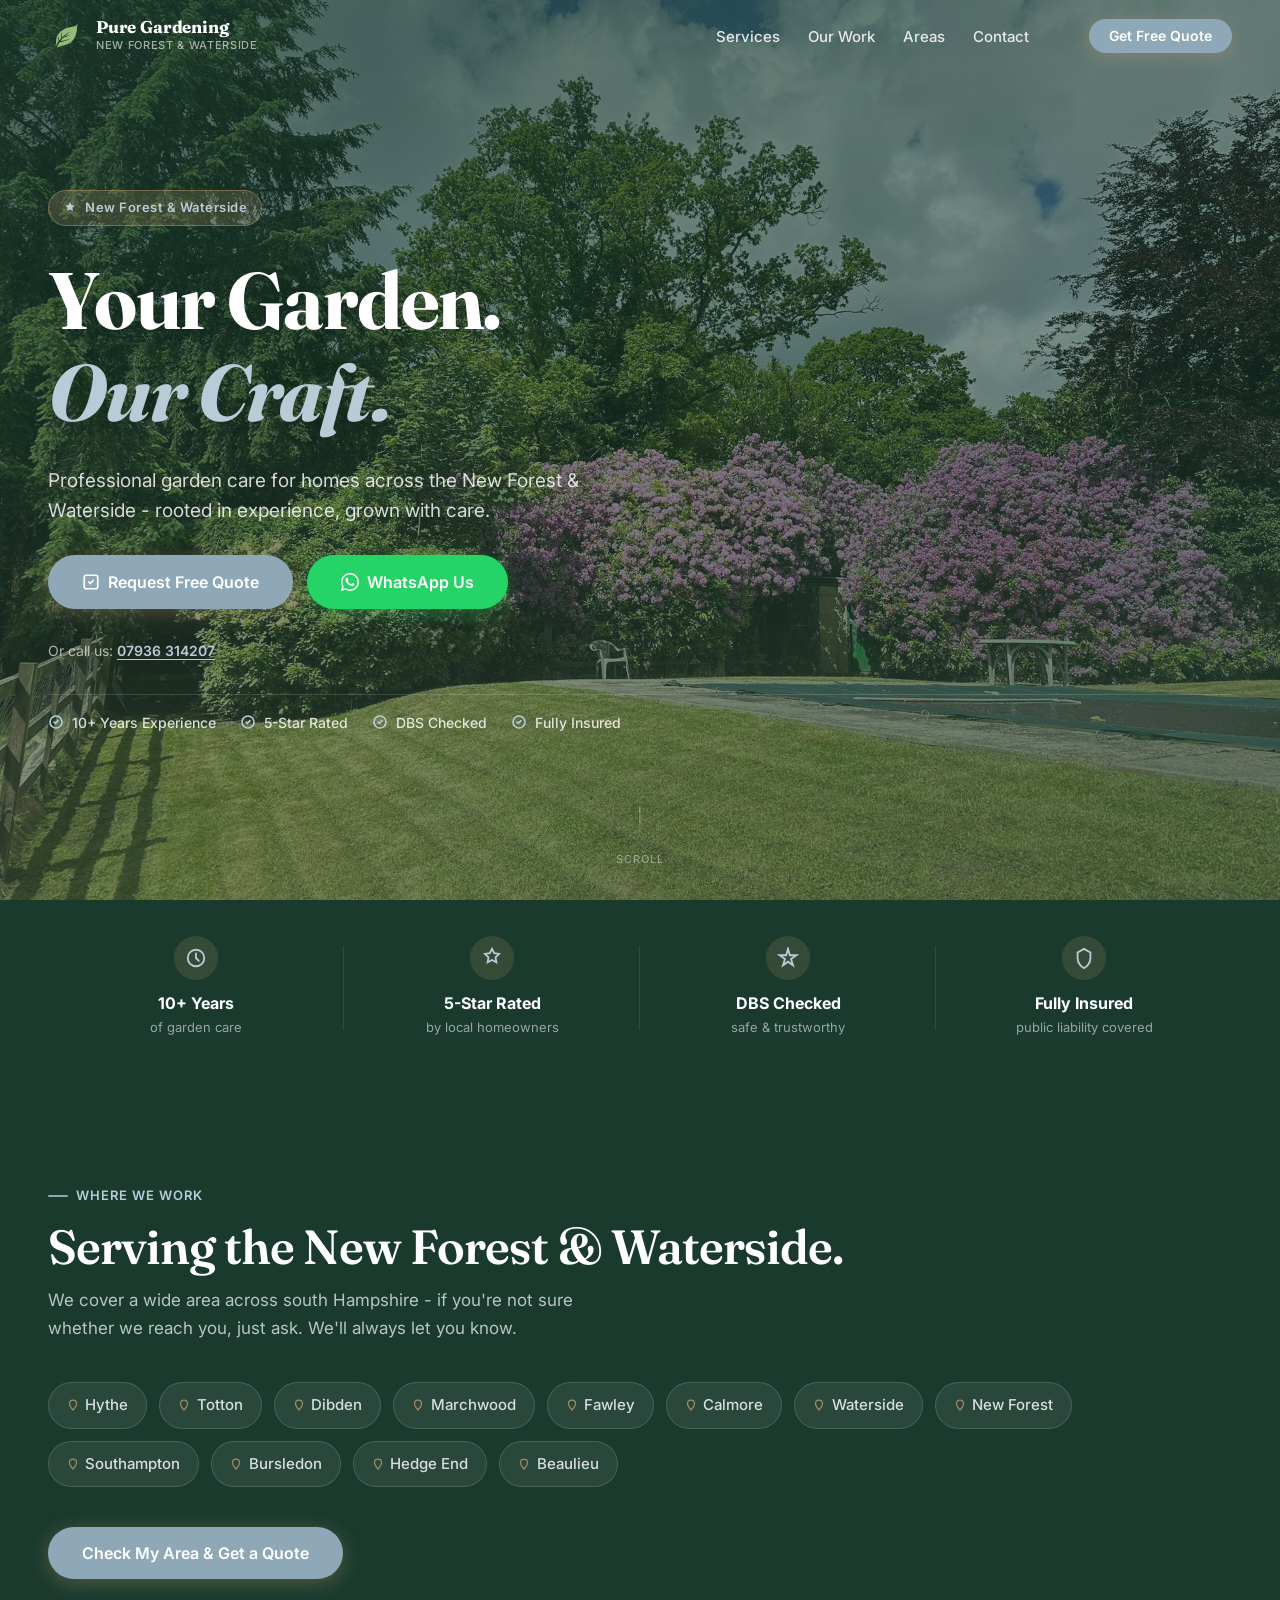
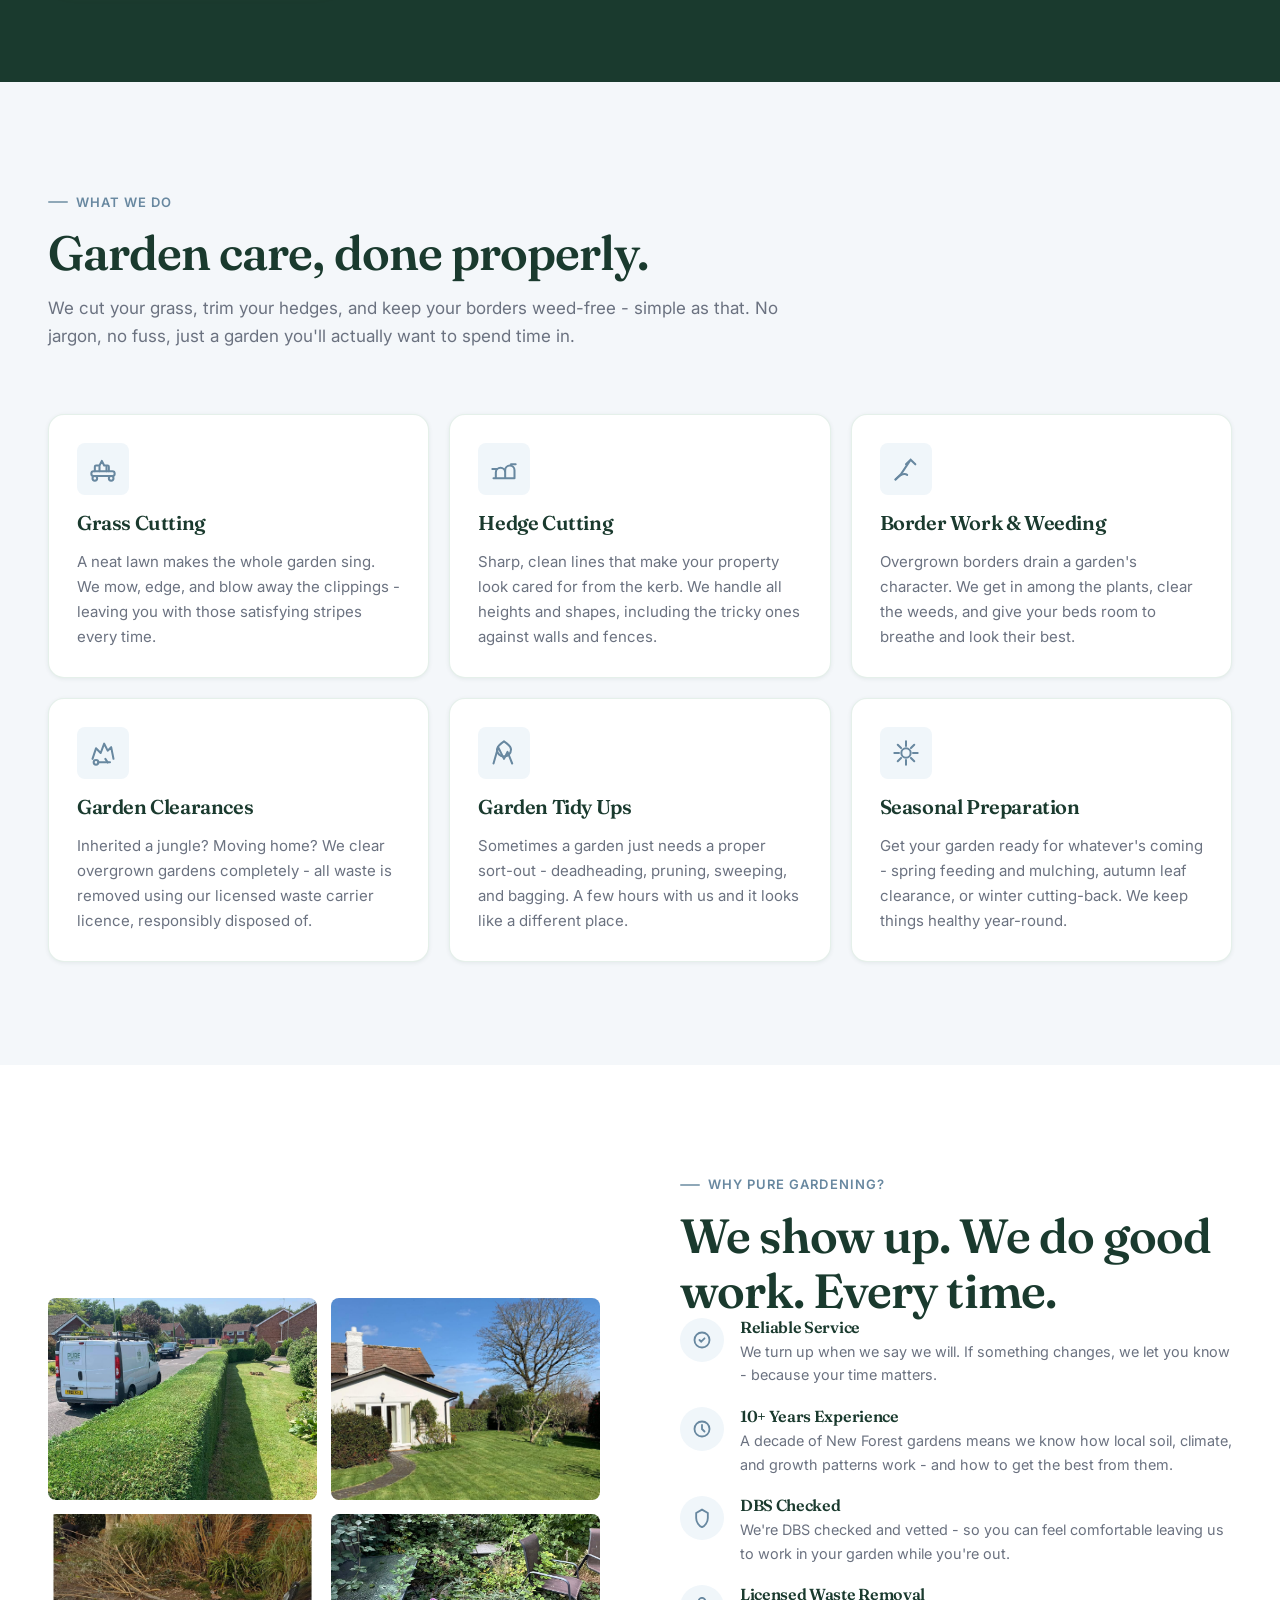
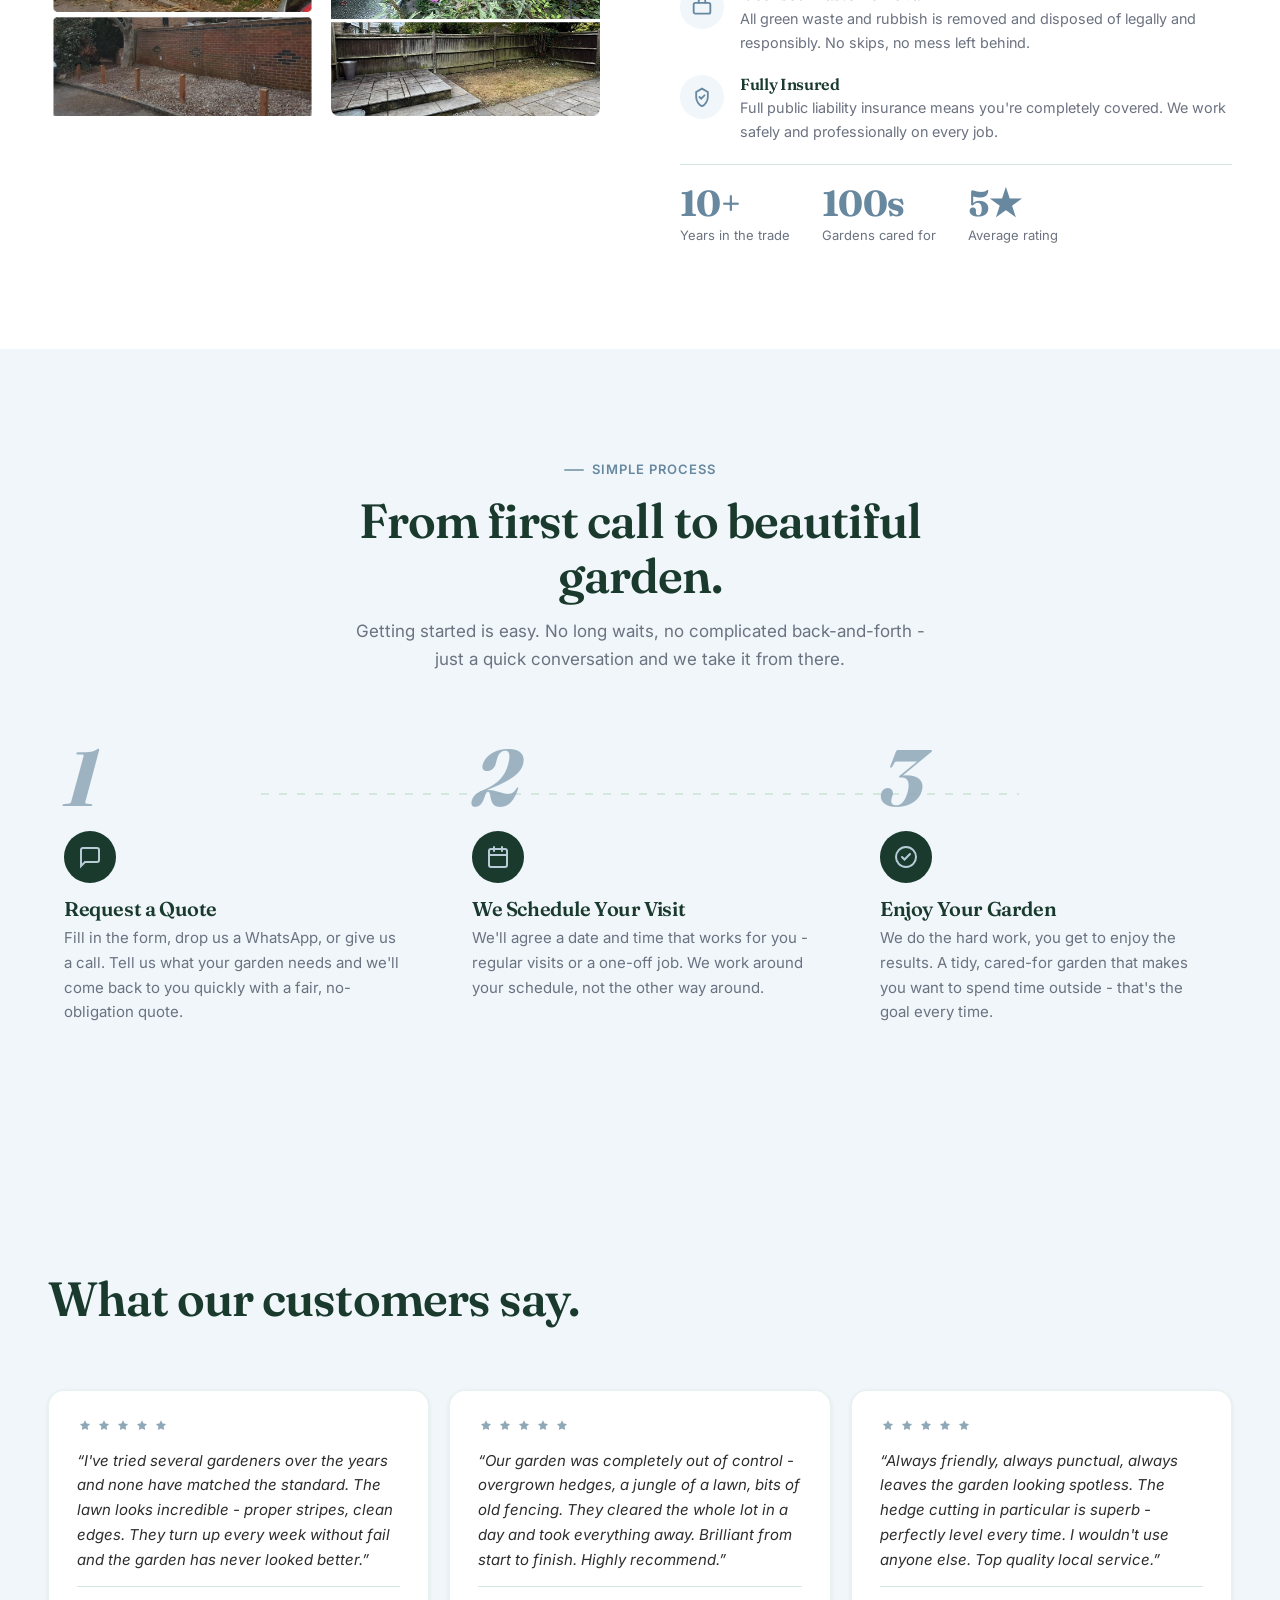
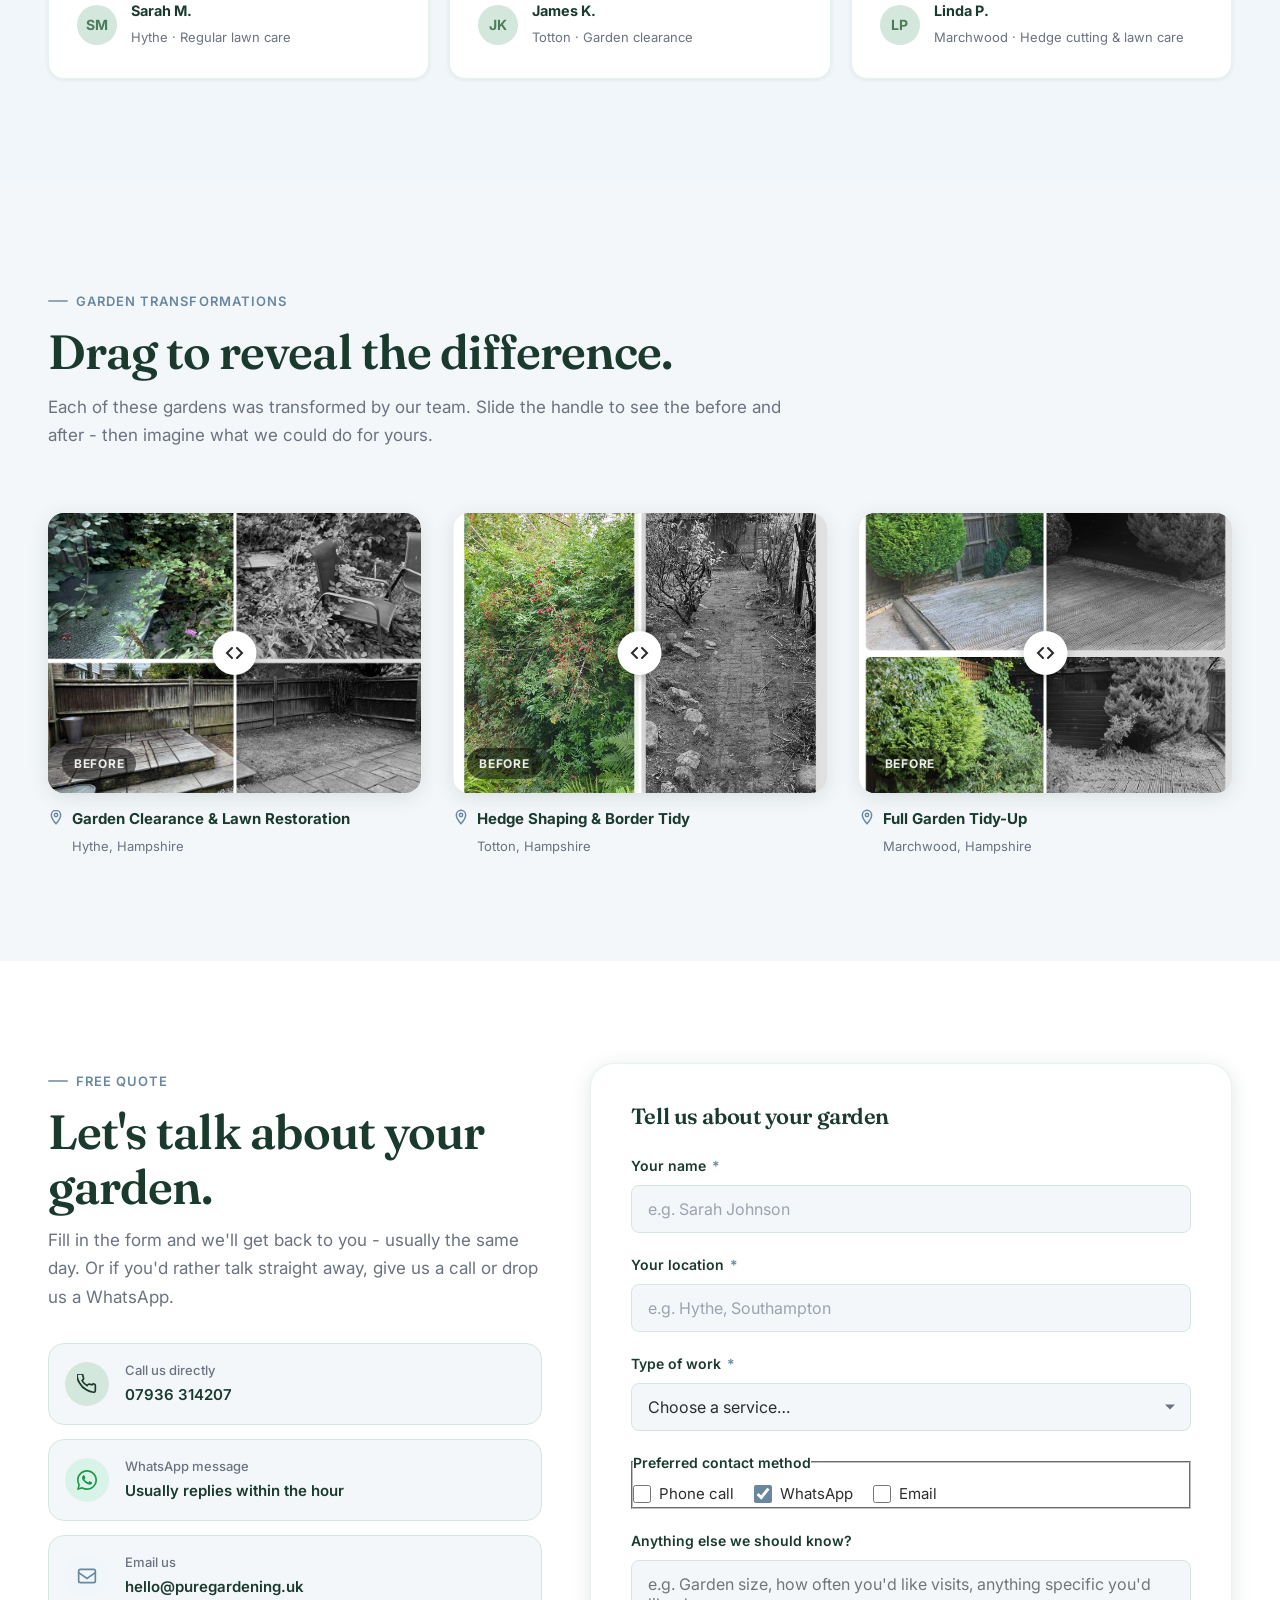
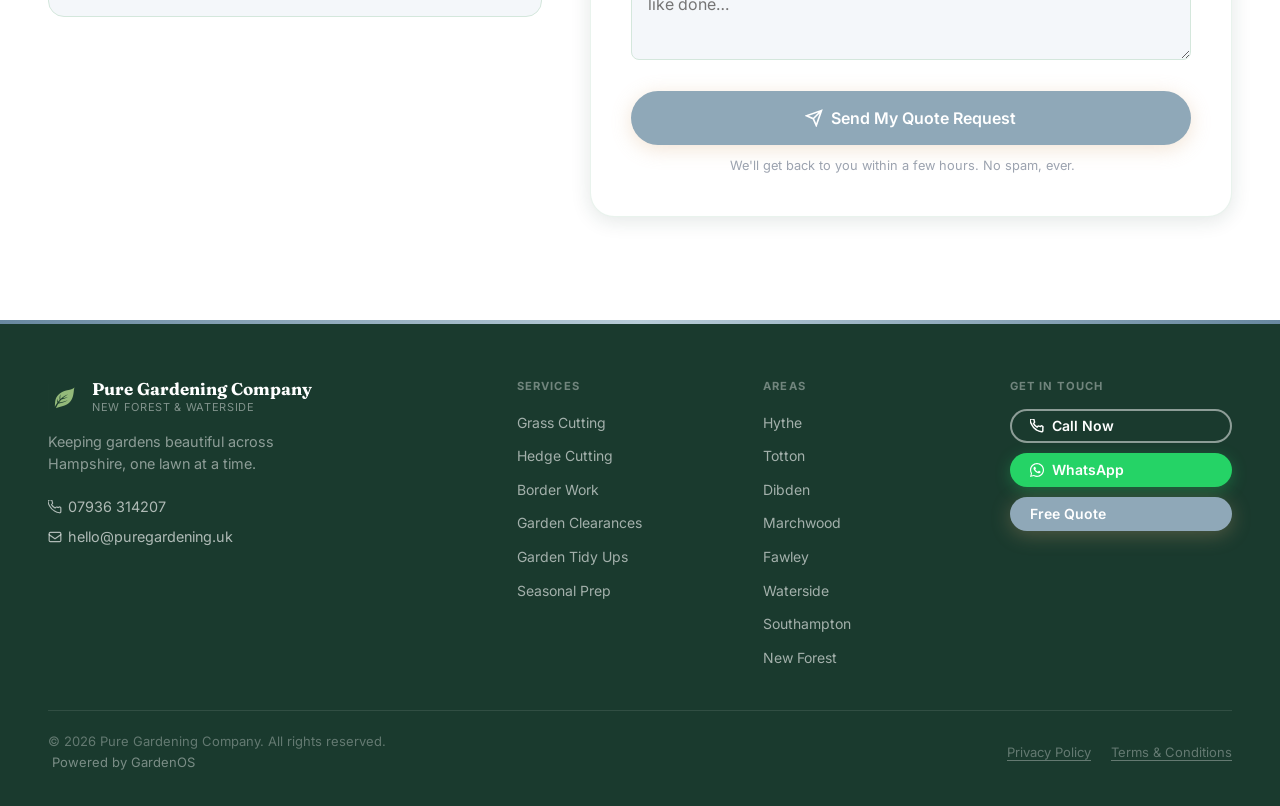
==== commit 2578e70a: "fix: polish homepage mobile navigation and quote CTAs" ====
--- a/index.html
+++ b/index.html
@@ -97,7 +97,7 @@
     </ul>
 
     <!-- Desktop CTA -->
-    <a href="#contact" class="btn btn--primary btn--sm nav-cta">Get Free Quote</a>
+    <a href="/quote/?source=website&amp;utm_content=header" class="btn btn--primary btn--sm nav-cta">Get Free Quote</a>
 
     <!-- Mobile hamburger -->
     <button class="nav-hamburger" id="nav-toggle" aria-label="Open menu" aria-expanded="false" aria-controls="mobile-nav">
@@ -114,15 +114,15 @@
 <div id="mobile-nav" class="mobile-nav" role="dialog" aria-modal="true" aria-label="Navigation menu">
   <div class="mobile-nav-header">
     <a href="#hero" class="nav-logo" onclick="closeMobileNav()">
-      <img src="images/logo/logo.png" width="32" height="32" alt="" loading="eager" class="nav-logo-img" />
+      <img src="images/logo/logo-96.png" width="36" height="36" alt="" loading="eager" class="nav-logo-img" />
       <span>
-        <span class="nav-logo-name" style="color:var(--forest)">Pure Gardening</span>
+        <span class="nav-logo-name">Pure Gardening</span>
         <span class="nav-logo-sub">New Forest &amp; Waterside</span>
       </span>
     </a>
     <button class="mobile-nav-close" id="mobile-nav-close" aria-label="Close menu">
-      <svg width="20" height="20" viewBox="0 0 20 20" fill="none" aria-hidden="true">
-        <path d="M4 4l12 12M16 4L4 16" stroke="currentColor" stroke-width="2" stroke-linecap="round"/>
+      <svg width="22" height="22" viewBox="0 0 24 24" fill="none" aria-hidden="true">
+        <path d="M5 5l14 14M19 5L5 19" stroke="currentColor" stroke-width="2.25" stroke-linecap="round"/>
       </svg>
     </button>
   </div>
@@ -136,7 +136,7 @@
   </nav>
 
   <div class="mobile-nav-cta">
-    <a href="#contact" class="btn btn--primary btn--lg" onclick="closeMobileNav()">Get Free Quote</a>
+    <a href="/quote/?source=website&amp;utm_content=mobile_menu" class="btn btn--primary btn--lg" onclick="closeMobileNav()">Get Free Quote</a>
     <a href="https://wa.me/447936314207?text=Hi!%20I%20found%20your%20website%20and%20I%27m%20interested%20in%20garden%20services." class="btn btn--wa btn--lg" target="_blank" rel="noopener">
       <svg width="20" height="20" viewBox="0 0 24 24" fill="currentColor" aria-hidden="true"><path d="M17.472 14.382c-.297-.149-1.758-.867-2.03-.967-.273-.099-.471-.148-.67.15-.197.297-.767.966-.94 1.164-.173.199-.347.223-.644.075-.297-.15-1.255-.463-2.39-1.475-.883-.788-1.48-1.761-1.653-2.059-.173-.297-.018-.458.13-.606.134-.133.298-.347.446-.52.149-.174.198-.298.298-.497.099-.198.05-.371-.025-.52-.075-.149-.669-1.612-.916-2.207-.242-.579-.487-.5-.669-.51-.173-.008-.371-.01-.57-.01-.198 0-.52.074-.792.372-.272.297-1.04 1.016-1.04 2.479 0 1.462 1.065 2.875 1.213 3.074.149.198 2.096 3.2 5.077 4.487.709.306 1.262.489 1.694.625.712.227 1.36.195 1.871.118.571-.085 1.758-.719 2.006-1.413.248-.694.248-1.289.173-1.413-.074-.124-.272-.198-.57-.347z"/><path d="M12 0C5.373 0 0 5.373 0 12c0 2.124.554 4.12 1.524 5.855L0 24l6.335-1.509A11.934 11.934 0 0012 24c6.627 0 12-5.373 12-12S18.627 0 12 0zm0 22c-1.89 0-3.663-.5-5.197-1.375l-.373-.22-3.863.92.979-3.768-.243-.387A9.953 9.953 0 012 12C2 6.477 6.477 2 12 2s10 4.477 10 10-4.477 10-10 10z"/></svg>
       WhatsApp Us
@@ -176,7 +176,7 @@
         <p class="hero-subline">Professional garden care for homes across the New Forest &amp; Waterside - rooted in experience, grown with care.</p>
 
         <div class="hero-actions">
-          <a href="#contact" class="btn btn--primary btn--lg">
+          <a href="/quote/?source=website&amp;utm_content=hero" class="btn btn--primary btn--lg">
             <svg width="18" height="18" viewBox="0 0 24 24" fill="none" stroke="currentColor" stroke-width="2.2" stroke-linecap="round" aria-hidden="true"><path d="M9 12l2 2 4-4"/><rect x="3" y="3" width="18" height="18" rx="3"/></svg>
             Request Free Quote
           </a>
@@ -316,7 +316,7 @@
       </div>
 
       <div class="reveal delay-3">
-        <a href="#contact" class="btn btn--primary btn--lg">Check My Area &amp; Get a Quote</a>
+        <a href="/quote/?source=website&amp;utm_content=areas" class="btn btn--primary btn--lg">Check My Area &amp; Get a Quote</a>
       </div>
     </div>
   </section>
@@ -923,13 +923,13 @@
           <div class="footer-cta-col">
             <a href="tel:+447936314207" class="btn btn--outline btn--sm">
               <svg width="14" height="14" viewBox="0 0 24 24" fill="none" stroke="currentColor" stroke-width="2.5" stroke-linecap="round" aria-hidden="true"><path d="M22 16.92v3a2 2 0 01-2.18 2 19.79 19.79 0 01-8.63-3.07A19.5 19.5 0 013.07 9.78 19.79 19.79 0 01.01 1.18 2 2 0 012 0h3a2 2 0 012 1.72 12.84 12.84 0 00.7 2.81 2 2 0 01-.45 2.11L6.09 7.91a16 16 0 006 6l1.27-1.27a2 2 0 012.11-.45 12.84 12.84 0 002.81.7A2 2 0 0122 14.92z"/></svg>
-              Call Us
+              Call Now
             </a>
             <a href="https://wa.me/447936314207?text=Hi%2C%20I%27d%20like%20a%20free%20quote%20for%20garden%20work." class="btn btn--wa btn--sm" target="_blank" rel="noopener">
               <svg width="14" height="14" viewBox="0 0 24 24" fill="currentColor" aria-hidden="true"><path d="M17.472 14.382c-.297-.149-1.758-.867-2.03-.967-.273-.099-.471-.148-.67.15-.197.297-.767.966-.94 1.164-.173.199-.347.223-.644.075-.297-.15-1.255-.463-2.39-1.475-.883-.788-1.48-1.761-1.653-2.059-.173-.297-.018-.458.13-.606.134-.133.298-.347.446-.52.149-.174.198-.298.298-.497.099-.198.05-.371-.025-.52-.075-.149-.669-1.612-.916-2.207-.242-.579-.487-.5-.669-.51-.173-.008-.371-.01-.57-.01-.198 0-.52.074-.792.372-.272.297-1.04 1.016-1.04 2.479 0 1.462 1.065 2.875 1.213 3.074.149.198 2.096 3.2 5.077 4.487.709.306 1.262.489 1.694.625.712.227 1.36.195 1.871.118.571-.085 1.758-.719 2.006-1.413.248-.694.248-1.289.173-1.413-.074-.124-.272-.198-.57-.347z"/><path d="M12 0C5.373 0 0 5.373 0 12c0 2.124.554 4.12 1.524 5.855L0 24l6.335-1.509A11.934 11.934 0 0012 24c6.627 0 12-5.373 12-12S18.627 0 12 0zm0 22c-1.89 0-3.663-.5-5.197-1.375l-.373-.22-3.863.92.979-3.768-.243-.387A9.953 9.953 0 012 12C2 6.477 6.477 2 12 2s10 4.477 10 10-4.477 10-10 10z"/></svg>
               WhatsApp
             </a>
-            <a href="#contact" class="btn btn--primary btn--sm">Free Quote</a>
+            <a href="/quote/?source=website&amp;utm_content=footer" class="btn btn--primary btn--sm">Free Quote</a>
           </div>
         </div>
       </div>
--- a/styles.css
+++ b/styles.css
@@ -225,6 +225,16 @@
   color: var(--forest);
   border-color: var(--mint);
 }
+
+/* Footer sits on the forest background, so keep its outline CTA readable. */
+.footer-cta-col .btn--outline {
+  color: var(--white);
+  border-color: rgba(255,255,255,0.5);
+}
+.footer-cta-col .btn--outline:hover {
+  background: rgba(255,255,255,0.1);
+  border-color: rgba(255,255,255,0.8);
+}
 .btn--outline:hover {
   background: var(--mint);
   border-color: var(--sage);
@@ -378,6 +388,31 @@
   border-bottom: 1px solid var(--mint);
   min-height: var(--nav-height);
 }
+.mobile-nav-header .nav-logo {
+  min-width: 0;
+  gap: 0.625rem;
+}
+.mobile-nav-header .nav-logo-img {
+  width: 36px;
+  height: 36px;
+  flex: 0 0 36px;
+  object-fit: contain;
+}
+.mobile-nav-header .nav-logo > span {
+  min-width: 0;
+}
+.mobile-nav-header .nav-logo-name,
+.mobile-nav-header .nav-logo-sub {
+  white-space: nowrap;
+}
+.mobile-nav-header .nav-logo-name {
+  color: var(--forest);
+  line-height: 1.1;
+}
+.mobile-nav-header .nav-logo-sub {
+  color: var(--slate);
+  line-height: 1.2;
+}
 .mobile-nav-close {
   width: 44px; height: 44px;
   display: flex; align-items: center; justify-content: center;
@@ -385,6 +420,11 @@
   color: var(--charcoal);
   font-size: 1.25rem;
   transition: background var(--duration);
+}
+.mobile-nav-close svg {
+  width: 22px;
+  height: 22px;
+  flex: 0 0 22px;
 }
 .mobile-nav-close:hover { background: var(--cream); }
 .mobile-nav-close:focus-visible { outline: 3px solid var(--amber); outline-offset: 2px; }
